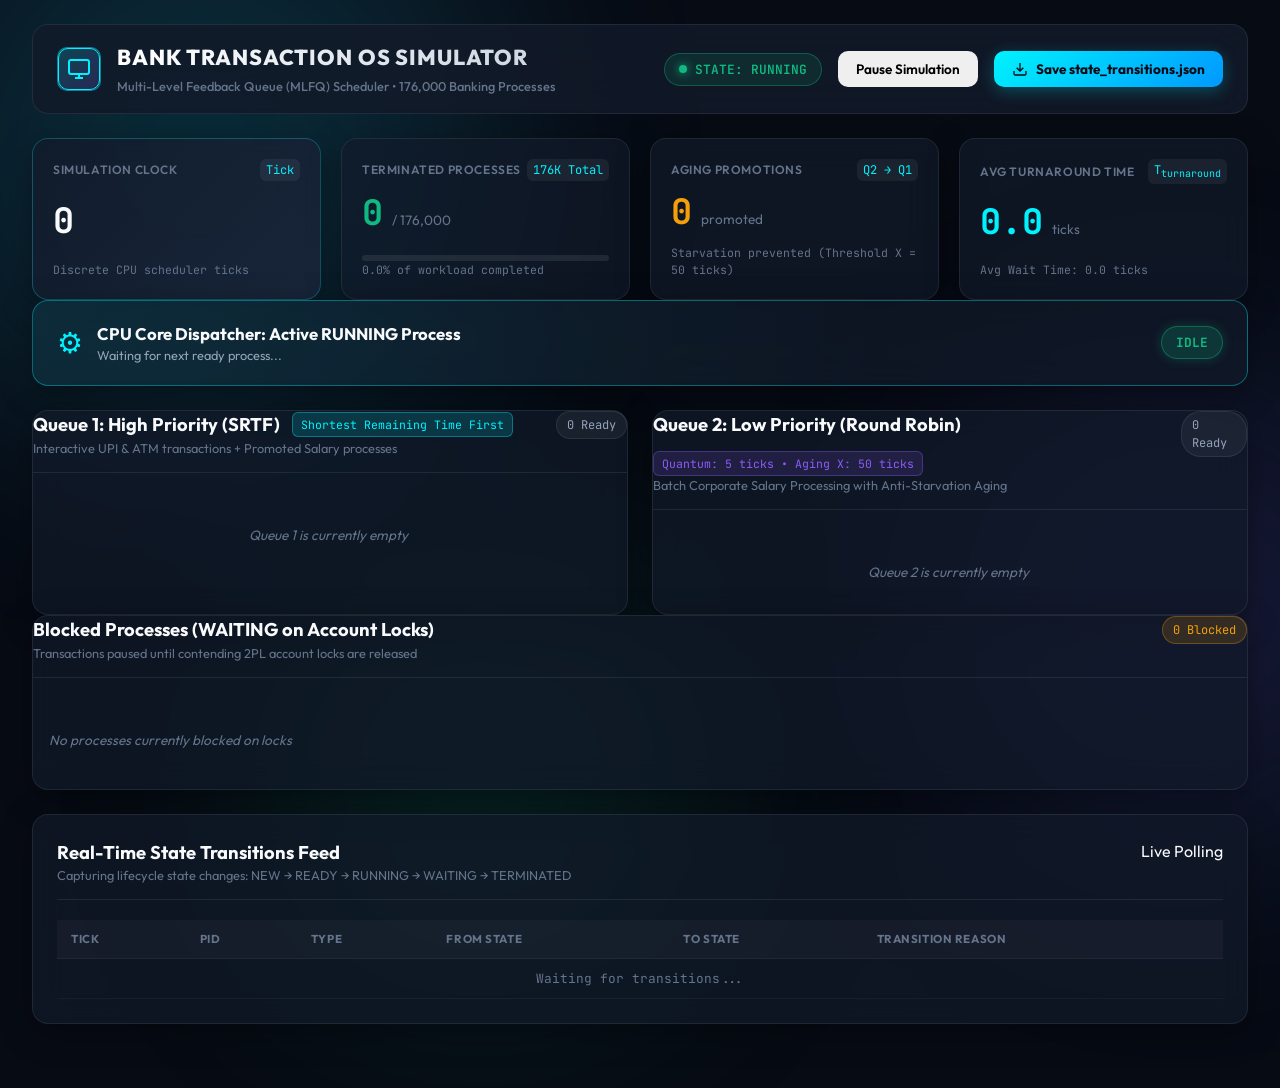
==== web/index.html @ c5377aed "feat: implement MLFQ banking transaction OS simulator and predictive ML integration - WorkloadGenera" ====
<!DOCTYPE html>
<html lang="en">
<head>
    <meta charset="UTF-8">
    <meta name="viewport" content="width=device-width, initial-scale=1.0">
    <title>BankOS: Banking Transaction OS Simulator — MLFQ CPU Scheduler</title>
    <meta name="description" content="Multi-Level Feedback Queue (MLFQ) Transaction Processing OS Simulator with SRTF, Round Robin, and Anti-Starvation Aging">
    <link rel="preconnect" href="https://fonts.googleapis.com">
    <link rel="preconnect" href="https://fonts.gstatic.com" crossorigin>
    <link href="https://fonts.googleapis.com/css2?family=JetBrains+Mono:wght@400;500;700&family=Outfit:wght@300;400;500;600;700;800&display=swap" rel="stylesheet">
    <link rel="stylesheet" href="styles.css">
</head>
<body>
    <div class="bg-glow-orb orb-1"></div>
    <div class="bg-glow-orb orb-2"></div>
    <div class="bg-glow-orb orb-3"></div>

    <div class="app-container">
        <!-- Top Navbar -->
        <header class="top-nav">
            <div class="brand">
                <div class="brand-logo">
                    <span class="logo-pulse"></span>
                    <svg width="24" height="24" viewBox="0 0 24 24" fill="none" stroke="currentColor" stroke-width="2">
                        <rect x="2" y="3" width="20" height="14" rx="2" ry="2"></rect>
                        <line x1="8" y1="21" x2="16" y2="21"></line>
                        <line x1="12" y1="17" x2="12" y2="21"></line>
                    </svg>
                </div>
                <div class="brand-text">
                    <h1>BANK TRANSACTION OS SIMULATOR</h1>
                    <span class="brand-subtitle">Multi-Level Feedback Queue (MLFQ) Scheduler &bull; 176,000 Banking Processes</span>
                </div>
            </div>

            <div class="header-status">
                <div class="status-badge" id="simStatusBadge">
                    <span class="status-dot"></span>
                    <span id="simStatusText">STATE: RUNNING</span>
                </div>
                <button class="btn btn-secondary" id="btnPauseResume">Pause Simulation</button>
                <button class="btn btn-primary" id="btnExportJson">
                    <svg width="16" height="16" viewBox="0 0 24 24" fill="none" stroke="currentColor" stroke-width="2">
                        <path d="M21 15v4a2 2 0 0 1-2 2H5a2 2 0 0 1-2-2v-4"></path>
                        <polyline points="7 10 12 15 17 10"></polyline>
                        <line x1="12" y1="15" x2="12" y2="3"></line>
                    </svg>
                    <span>Save state_transitions.json</span>
                </button>
            </div>
        </header>

        <!-- Metric KPI Cards -->
        <section class="metrics-row">
            <!-- Current Tick -->
            <div class="glass-card metric-card primary-highlight">
                <div class="card-header">
                    <span class="card-title">SIMULATION CLOCK</span>
                    <span class="formula-tag">Tick</span>
                </div>
                <div class="metric-value-container">
                    <span class="metric-huge" id="valTick">0</span>
                </div>
                <div class="metric-footer">
                    <span>Discrete CPU scheduler ticks</span>
                </div>
            </div>

            <!-- Total Completed -->
            <div class="glass-card metric-card">
                <div class="card-header">
                    <span class="card-title">TERMINATED PROCESSES</span>
                    <span class="formula-tag">176K Total</span>
                </div>
                <div class="metric-value-container">
                    <span class="metric-huge text-emerald" id="valCompleted">0</span>
                    <span class="metric-unit">/ 176,000</span>
                </div>
                <div class="index-bar-track">
                    <div class="index-bar-fill" id="barProgress" style="width: 0%"></div>
                </div>
                <div class="metric-footer">
                    <span id="valProgressPct">0.0% of workload completed</span>
                </div>
            </div>

            <!-- Aging Promotions -->
            <div class="glass-card metric-card">
                <div class="card-header">
                    <span class="card-title">AGING PROMOTIONS</span>
                    <span class="formula-tag">Q2 &rarr; Q1</span>
                </div>
                <div class="metric-value-container">
                    <span class="metric-huge text-amber" id="valAgingPromotions">0</span>
                    <span class="metric-unit">promoted</span>
                </div>
                <div class="metric-footer">
                    <span>Starvation prevented (Threshold X = 50 ticks)</span>
                </div>
            </div>

            <!-- Latency / Turnaround -->
            <div class="glass-card metric-card">
                <div class="card-header">
                    <span class="card-title">AVG TURNAROUND TIME</span>
                    <span class="formula-tag">T<sub>turnaround</sub></span>
                </div>
                <div class="metric-value-container">
                    <span class="metric-huge text-cyan" id="valAvgTurnaround">0.0</span>
                    <span class="metric-unit">ticks</span>
                </div>
                <div class="metric-footer">
                    <span id="valAvgWaitText">Avg Wait Time: 0.0 ticks</span>
                </div>
            </div>
        </section>

        <!-- Running Process Banner -->
        <section class="glass-card cpu-running-card" id="cpuRunningCard">
            <div class="cpu-header">
                <div class="cpu-title-group">
                    <span class="cpu-icon">&#9881;</span>
                    <div>
                        <h3>CPU Core Dispatcher: Active RUNNING Process</h3>
                        <p id="runningDesc">Waiting for next ready process...</p>
                    </div>
                </div>
                <div class="running-pcb-badge" id="runningBadge">IDLE</div>
            </div>
            <div class="running-details" id="runningDetails" style="display: none;">
                <div class="detail-col">
                    <span class="detail-label">Process ID:</span>
                    <strong class="detail-val" id="runPid">--</strong>
                </div>
                <div class="detail-col">
                    <span class="detail-label">Tx Type:</span>
                    <strong class="detail-val text-cyan" id="runType">--</strong>
                </div>
                <div class="detail-col">
                    <span class="detail-label">Origin Queue:</span>
                    <strong class="detail-val" id="runQueue">--</strong>
                </div>
                <div class="detail-col">
                    <span class="detail-label">Remaining Burst:</span>
                    <strong class="detail-val text-amber" id="runBurst">--</strong>
                </div>
                <div class="detail-col">
                    <span class="detail-label">Held Locks:</span>
                    <strong class="detail-val text-purple" id="runLocks">--</strong>
                </div>
            </div>
        </section>

        <!-- MLFQ Queues Visualization Grid -->
        <div class="two-col-layout">
            <!-- Queue 1: High Priority SRTF -->
            <section class="glass-card queue-panel">
                <div class="panel-header">
                    <div class="panel-title-group">
                        <div class="title-with-badge">
                            <h2>Queue 1: High Priority (SRTF)</h2>
                            <span class="badge-srtf">Shortest Remaining Time First</span>
                        </div>
                        <p>Interactive UPI &amp; ATM transactions + Promoted Salary processes</p>
                    </div>
                    <span class="queue-count-pill" id="q1CountPill">0 Ready</span>
                </div>

                <div class="process-cards-container" id="q1ProcessList">
                    <div class="empty-placeholder">Queue 1 is currently empty</div>
                </div>
            </section>

            <!-- Queue 2: Low Priority Round Robin -->
            <section class="glass-card queue-panel">
                <div class="panel-header">
                    <div class="panel-title-group">
                        <div class="title-with-badge">
                            <h2>Queue 2: Low Priority (Round Robin)</h2>
                            <span class="badge-rr">Quantum: 5 ticks &bull; Aging X: 50 ticks</span>
                        </div>
                        <p>Batch Corporate Salary Processing with Anti-Starvation Aging</p>
                    </div>
                    <span class="queue-count-pill" id="q2CountPill">0 Ready</span>
                </div>

                <div class="process-cards-container" id="q2ProcessList">
                    <div class="empty-placeholder">Queue 2 is currently empty</div>
                </div>
            </section>
        </div>

        <!-- Waiting & Concurrency Locks Panel -->
        <section class="glass-card waiting-panel">
            <div class="panel-header">
                <div class="panel-title-group">
                    <h2>Blocked Processes (WAITING on Account Locks)</h2>
                    <p>Transactions paused until contending 2PL account locks are released</p>
                </div>
                <span class="queue-count-pill pill-amber" id="waitingCountPill">0 Blocked</span>
            </div>
            <div class="process-cards-container horizontal-scroll" id="waitingProcessList">
                <div class="empty-placeholder">No processes currently blocked on locks</div>
            </div>
        </section>

        <!-- Live State Transitions Log Feed -->
        <section class="glass-card transitions-panel">
            <div class="panel-header">
                <div class="panel-title-group">
                    <h2>Real-Time State Transitions Feed</h2>
                    <p>Capturing lifecycle state changes: NEW &rarr; READY &rarr; RUNNING &rarr; WAITING &rarr; TERMINATED</p>
                </div>
                <span class="log-indicator">Live Polling</span>
            </div>

            <div class="transitions-table-wrapper">
                <table class="transitions-table">
                    <thead>
                        <tr>
                            <th>TICK</th>
                            <th>PID</th>
                            <th>TYPE</th>
                            <th>FROM STATE</th>
                            <th>TO STATE</th>
                            <th>TRANSITION REASON</th>
                        </tr>
                    </thead>
                    <tbody id="transitionsTableBody">
                        <tr>
                            <td colspan="6" style="text-align: center; color: var(--text-muted);">Waiting for transitions...</td>
                        </tr>
                    </tbody>
                </table>
            </div>
        </section>
    </div>

    <script src="app.js"></script>
</body>
</html>
---- web/styles.css ----
:root {
    --bg-primary: #070b14;
    --bg-surface: rgba(18, 26, 42, 0.7);
    --border-subtle: rgba(255, 255, 255, 0.08);
    --border-hover: rgba(0, 242, 254, 0.3);
    
    --text-primary: #f8fafc;
    --text-secondary: #94a3b8;
    --text-muted: #64748b;

    --cyan: #00f2fe;
    --cyan-glow: rgba(0, 242, 254, 0.25);
    --emerald: #10b981;
    --emerald-glow: rgba(16, 185, 129, 0.25);
    --amber: #f59e0b;
    --amber-glow: rgba(245, 158, 11, 0.25);
    --crimson: #ef4444;
    --crimson-glow: rgba(239, 68, 68, 0.25);
    --purple: #8b5cf6;
    --blue: #3b82f6;

    --font-heading: 'Outfit', -apple-system, BlinkMacSystemFont, sans-serif;
    --font-mono: 'JetBrains Mono', monospace;
    --radius-lg: 16px;
    --radius-md: 10px;
    --radius-sm: 6px;
}

* {
    margin: 0;
    padding: 0;
    box-sizing: border-box;
}

body {
    background-color: var(--bg-primary);
    color: var(--text-primary);
    font-family: var(--font-heading);
    min-height: 100vh;
    overflow-x: hidden;
    position: relative;
    line-height: 1.5;
}

/* Background Radiant Glow Orbs */
.bg-glow-orb {
    position: fixed;
    border-radius: 50%;
    filter: blur(120px);
    pointer-events: none;
    z-index: 0;
    opacity: 0.15;
}
.orb-1 {
    width: 600px;
    height: 600px;
    background: radial-gradient(circle, #00f2fe, #4facfe);
    top: -150px;
    left: -100px;
}
.orb-2 {
    width: 500px;
    height: 500px;
    background: radial-gradient(circle, #8b5cf6, #3b82f6);
    top: 40%;
    right: -150px;
}
.orb-3 {
    width: 450px;
    height: 450px;
    background: radial-gradient(circle, #10b981, #059669);
    bottom: -100px;
    left: 20%;
}

.app-container {
    position: relative;
    z-index: 1;
    max-width: 1400px;
    margin: 0 auto;
    padding: 24px 32px 64px 32px;
}

/* Glassmorphism card */
.glass-card {
    background: var(--bg-surface);
    backdrop-filter: blur(16px);
    -webkit-backdrop-filter: blur(16px);
    border: 1px solid var(--border-subtle);
    border-radius: var(--radius-lg);
    box-shadow: 0 8px 32px rgba(0, 0, 0, 0.35);
    transition: transform 0.2s ease, border-color 0.2s ease, box-shadow 0.2s ease;
}

.glass-card:hover {
    border-color: var(--border-hover);
    box-shadow: 0 12px 40px rgba(0, 242, 254, 0.08);
}

/* Header */
.top-nav {
    display: flex;
    justify-content: space-between;
    align-items: center;
    padding: 16px 24px;
    background: rgba(18, 26, 42, 0.85);
    backdrop-filter: blur(20px);
    border: 1px solid var(--border-subtle);
    border-radius: var(--radius-lg);
    margin-bottom: 24px;
}

.brand {
    display: flex;
    align-items: center;
    gap: 16px;
}

.brand-logo {
    position: relative;
    width: 44px;
    height: 44px;
    background: linear-gradient(135deg, rgba(0, 242, 254, 0.2), rgba(139, 92, 246, 0.2));
    border: 1px solid rgba(0, 242, 254, 0.4);
    border-radius: var(--radius-md);
    display: flex;
    align-items: center;
    justify-content: center;
    color: var(--cyan);
}

.logo-pulse {
    position: absolute;
    width: 100%;
    height: 100%;
    border-radius: var(--radius-md);
    border: 1px solid var(--cyan);
    animation: pulse 2.5s infinite;
}

@keyframes pulse {
    0% { transform: scale(1); opacity: 0.8; }
    50% { transform: scale(1.15); opacity: 0; }
    100% { transform: scale(1); opacity: 0; }
}

.brand-text h1 {
    font-size: 1.35rem;
    font-weight: 800;
    letter-spacing: 0.04em;
    background: linear-gradient(90deg, #ffffff, #cbd5e1);
    -webkit-background-clip: text;
    -webkit-text-fill-color: transparent;
}

.brand-subtitle {
    font-size: 0.8rem;
    color: var(--text-muted);
    font-weight: 500;
}

.header-status {
    display: flex;
    align-items: center;
    gap: 16px;
}

.status-badge {
    display: flex;
    align-items: center;
    gap: 8px;
    padding: 6px 14px;
    background: rgba(16, 185, 129, 0.12);
    border: 1px solid rgba(16, 185, 129, 0.35);
    border-radius: 30px;
    font-family: var(--font-mono);
    font-size: 0.8rem;
    font-weight: 600;
    color: var(--emerald);
}

.status-badge.high-contention {
    background: rgba(239, 68, 68, 0.15);
    border-color: rgba(239, 68, 68, 0.4);
    color: var(--crimson);
}

.status-badge.elevated {
    background: rgba(245, 158, 11, 0.15);
    border-color: rgba(245, 158, 11, 0.4);
    color: var(--amber);
}

.status-dot {
    width: 8px;
    height: 8px;
    border-radius: 50%;
    background-color: currentColor;
    box-shadow: 0 0 10px currentColor;
}

.btn {
    display: inline-flex;
    align-items: center;
    gap: 8px;
    padding: 9px 18px;
    border-radius: var(--radius-md);
    font-family: var(--font-heading);
    font-size: 0.85rem;
    font-weight: 600;
    cursor: pointer;
    border: none;
    transition: all 0.2s ease;
}

.btn-primary {
    background: linear-gradient(135deg, #00f2fe, #0099ff);
    color: #070b14;
    font-weight: 700;
    box-shadow: 0 4px 16px var(--cyan-glow);
}

.btn-primary:hover {
    transform: translateY(-1px);
    box-shadow: 0 6px 22px rgba(0, 242, 254, 0.4);
}

.btn-primary:active {
    transform: translateY(0);
}

/* Dashboard Grid */
.dashboard-grid {
    display: flex;
    flex-direction: column;
    gap: 24px;
}

/* Metrics Row */
.metrics-row {
    display: grid;
    grid-template-columns: repeat(4, 1fr);
    gap: 20px;
}

.metric-card {
    padding: 20px;
    display: flex;
    flex-direction: column;
    justify-content: space-between;
}

.metric-card.primary-highlight {
    background: linear-gradient(135deg, rgba(18, 26, 42, 0.8), rgba(28, 38, 60, 0.8));
    border-color: rgba(0, 242, 254, 0.25);
}

.card-header {
    display: flex;
    justify-content: space-between;
    align-items: center;
    margin-bottom: 12px;
}

.card-title {
    font-size: 0.75rem;
    font-weight: 600;
    color: var(--text-muted);
    letter-spacing: 0.05em;
}

.formula-tag {
    font-family: var(--font-mono);
    font-size: 0.75rem;
    padding: 2px 6px;
    background: rgba(255, 255, 255, 0.06);
    border-radius: var(--radius-sm);
    color: var(--cyan);
}

.metric-value-container {
    margin-bottom: 12px;
}

.metric-huge {
    font-family: var(--font-mono);
    font-size: 2.2rem;
    font-weight: 700;
    line-height: 1.1;
    color: var(--text-primary);
}

.metric-unit {
    font-size: 0.85rem;
    color: var(--text-muted);
    margin-left: 6px;
    font-family: var(--font-heading);
}

.index-bar-track {
    width: 100%;
    height: 6px;
    background: rgba(255, 255, 255, 0.08);
    border-radius: 4px;
    margin-top: 10px;
    overflow: hidden;
}

.index-bar-fill {
    height: 100%;
    background: linear-gradient(90deg, #10b981, #f59e0b, #ef4444);
    border-radius: 4px;
    transition: width 0.3s ease;
}

.metric-footer {
    font-size: 0.72rem;
    color: var(--text-muted);
    font-family: var(--font-mono);
}

/* Two Column Layout */
.two-col-layout {
    display: grid;
    grid-template-columns: 1fr 1fr;
    gap: 24px;
}

/* Scheduler Panel */
.scheduler-panel, .telemetry-panel {
    padding: 24px;
}

.panel-header {
    display: flex;
    justify-content: space-between;
    align-items: flex-start;
    margin-bottom: 20px;
    padding-bottom: 14px;
    border-bottom: 1px solid var(--border-subtle);
}

.panel-title-group h2 {
    font-size: 1.15rem;
    font-weight: 700;
}

.panel-title-group p {
    font-size: 0.8rem;
    color: var(--text-muted);
}

.worker-pill, .window-pill {
    font-family: var(--font-mono);
    font-size: 0.75rem;
    padding: 4px 10px;
    background: rgba(255, 255, 255, 0.05);
    border-radius: var(--radius-sm);
    color: var(--cyan);
}

/* MLFQ Lanes */
.mlfq-lanes {
    display: flex;
    flex-direction: column;
    gap: 14px;
    margin-bottom: 20px;
}

.mlfq-lane {
    padding: 14px 18px;
    background: rgba(10, 16, 28, 0.5);
    border: 1px solid var(--border-subtle);
    border-radius: var(--radius-md);
    transition: border-color 0.2s ease;
}

.mlfq-lane.tier-1 { border-left: 4px solid var(--cyan); }
.mlfq-lane.tier-2 { border-left: 4px solid var(--blue); }
.mlfq-lane.tier-3 { border-left: 4px solid var(--purple); }

.lane-header {
    display: flex;
    align-items: center;
    gap: 10px;
    margin-bottom: 8px;
}

.lane-tag {
    font-family: var(--font-mono);
    font-size: 0.68rem;
    font-weight: 700;
    padding: 2px 6px;
    border-radius: 4px;
}

.tag-q1 { background: rgba(0, 242, 254, 0.15); color: var(--cyan); }
.tag-q2 { background: rgba(59, 130, 246, 0.15); color: var(--blue); }
.tag-q3 { background: rgba(139, 92, 246, 0.15); color: var(--purple); }

.lane-name {
    font-size: 0.85rem;
    font-weight: 600;
}

.lane-quantum {
    margin-left: auto;
    font-family: var(--font-mono);
    font-size: 0.72rem;
    color: var(--text-muted);
}

.lane-bar-wrapper {
    position: relative;
    height: 10px;
    background: rgba(255, 255, 255, 0.05);
    border-radius: 6px;
    margin-bottom: 6px;
    display: flex;
    align-items: center;
}

.lane-bar {
    height: 100%;
    border-radius: 6px;
    transition: width 0.3s ease;
}

.tier-1 .lane-bar { background: linear-gradient(90deg, #00f2fe, #38ef7d); }
.tier-2 .lane-bar { background: linear-gradient(90deg, #3b82f6, #60a5fa); }
.tier-3 .lane-bar { background: linear-gradient(90deg, #8b5cf6, #a78bfa); }

.lane-count {
    margin-left: auto;
    padding-right: 6px;
    font-family: var(--font-mono);
    font-size: 0.7rem;
    color: var(--text-muted);
}

.lane-desc {
    font-size: 0.72rem;
    color: var(--text-muted);
}

.scheduler-diagnostics {
    display: grid;
    grid-template-columns: repeat(3, 1fr);
    gap: 12px;
    padding-top: 14px;
    border-top: 1px solid var(--border-subtle);
}

.diag-item {
    display: flex;
    flex-direction: column;
    gap: 4px;
}

.diag-label {
    font-size: 0.7rem;
    color: var(--text-muted);
}

.diag-val {
    font-family: var(--font-mono);
    font-size: 1.15rem;
    font-weight: 700;
}

/* Telemetry Gauges */
.telemetry-grid {
    display: grid;
    grid-template-columns: 1fr 1fr;
    gap: 16px;
    margin-bottom: 20px;
}

.telemetry-gauge {
    padding: 14px;
    background: rgba(10, 16, 28, 0.5);
    border: 1px solid var(--border-subtle);
    border-radius: var(--radius-md);
}

.gauge-header {
    display: flex;
    justify-content: space-between;
    font-size: 0.78rem;
    font-weight: 600;
    margin-bottom: 8px;
}

.gauge-value {
    font-family: var(--font-mono);
    font-weight: 700;
}

.gauge-track {
    height: 8px;
    background: rgba(255, 255, 255, 0.06);
    border-radius: 4px;
    margin-bottom: 6px;
    overflow: hidden;
}

.gauge-fill {
    height: 100%;
    border-radius: 4px;
    transition: width 0.3s ease;
}

.fill-amber { background: var(--amber); }
.fill-crimson { background: var(--crimson); }
.fill-purple { background: var(--purple); }
.fill-blue { background: var(--cyan); }

.gauge-sub {
    font-size: 0.68rem;
    color: var(--text-muted);
}

/* Hysteresis Explainer */
.hysteresis-explainer {
    padding-top: 14px;
    border-top: 1px solid var(--border-subtle);
}

.hysteresis-explainer h4 {
    font-size: 0.78rem;
    color: var(--text-muted);
    margin-bottom: 10px;
}

.hysteresis-steps {
    display: flex;
    align-items: center;
    gap: 10px;
    font-family: var(--font-mono);
    font-size: 0.72rem;
}

.h-step {
    padding: 6px 12px;
    background: rgba(255, 255, 255, 0.04);
    border: 1px solid var(--border-subtle);
    border-radius: var(--radius-sm);
    color: var(--text-muted);
}

.h-step.active-step {
    background: rgba(0, 242, 254, 0.15);
    border-color: var(--cyan);
    color: var(--cyan);
    font-weight: 700;
    box-shadow: 0 0 12px var(--cyan-glow);
}

.h-step.active-high {
    background: rgba(239, 68, 68, 0.2);
    border-color: var(--crimson);
    color: var(--crimson);
    font-weight: 700;
    box-shadow: 0 0 12px var(--crimson-glow);
}

.h-arrow {
    color: var(--text-muted);
}

/* Benchmark Comparison Table */
.benchmark-section {
    padding: 24px;
}

.benchmark-status {
    font-family: var(--font-mono);
    font-size: 0.75rem;
    padding: 4px 10px;
    background: rgba(255, 255, 255, 0.05);
    border-radius: var(--radius-sm);
    color: var(--text-muted);
}

.benchmark-table-wrapper {
    overflow-x: auto;
}

.benchmark-table {
    width: 100%;
    border-collapse: collapse;
    font-size: 0.85rem;
}

.benchmark-table th {
    text-align: left;
    padding: 12px 16px;
    background: rgba(255, 255, 255, 0.03);
    color: var(--text-muted);
    font-size: 0.75rem;
    letter-spacing: 0.05em;
    border-bottom: 1px solid var(--border-subtle);
}

.benchmark-table td {
    padding: 14px 16px;
    border-bottom: 1px solid rgba(255, 255, 255, 0.04);
    font-family: var(--font-mono);
}

.benchmark-table tbody tr:hover {
    background: rgba(255, 255, 255, 0.02);
}

.highlight-emerald {
    color: var(--emerald);
    font-weight: 700;
}

.gain-badge {
    color: var(--cyan);
    font-weight: 700;
}

.text-cyan { color: var(--cyan); }
.text-emerald { color: var(--emerald); }
.text-amber { color: var(--amber); }
.text-crimson { color: var(--crimson); }
.text-purple { color: var(--purple); }

/* Predictive ML Panel & Controls */
.predictive-panel {
    margin-bottom: 24px;
    padding: 24px;
    border: 1px solid rgba(0, 242, 254, 0.25);
    background: radial-gradient(circle at top right, rgba(0, 242, 254, 0.05), transparent 70%), var(--bg-surface);
}

.title-with-badge {
    display: flex;
    align-items: center;
    gap: 12px;
    flex-wrap: wrap;
}

.ml-badge-pill {
    font-size: 0.72rem;
    padding: 4px 10px;
    background: rgba(0, 242, 254, 0.15);
    border: 1px solid rgba(0, 242, 254, 0.4);
    color: var(--cyan);
    border-radius: 20px;
    font-weight: 600;
    font-family: var(--font-mono);
    letter-spacing: 0.03em;
}

.regime-pill {
    display: flex;
    align-items: center;
    gap: 8px;
    padding: 6px 14px;
    background: rgba(255, 255, 255, 0.05);
    border: 1px solid var(--border-subtle);
    border-radius: 20px;
    font-size: 0.8rem;
    font-family: var(--font-mono);
    font-weight: 600;
}

.regime-dot {
    width: 8px;
    height: 8px;
    border-radius: 50%;
    background: var(--emerald);
    box-shadow: 0 0 10px var(--emerald);
    transition: background 0.3s ease, box-shadow 0.3s ease;
}

.regime-dot.regime-upi {
    background: var(--cyan);
    box-shadow: 0 0 10px var(--cyan);
}

.regime-dot.regime-salary {
    background: var(--purple);
    box-shadow: 0 0 10px var(--purple);
}

.regime-dot.regime-hotspot {
    background: var(--crimson);
    box-shadow: 0 0 10px var(--crimson);
}

.predictive-grid {
    display: grid;
    grid-template-columns: 1fr 1fr 1.3fr;
    gap: 18px;
    margin-top: 18px;
}

.pred-subcard {
    background: rgba(10, 16, 28, 0.65);
    border: 1px solid rgba(255, 255, 255, 0.07);
    border-radius: var(--radius-md);
    padding: 16px;
    display: flex;
    flex-direction: column;
    justify-content: space-between;
}

.pred-header {
    display: flex;
    justify-content: space-between;
    align-items: center;
    margin-bottom: 12px;
}

.pred-title {
    font-size: 0.78rem;
    color: var(--text-secondary);
    text-transform: uppercase;
    letter-spacing: 0.05em;
    font-weight: 600;
}

.pred-sub {
    font-size: 0.72rem;
    color: var(--cyan);
    font-family: var(--font-mono);
}

.policy-tag {
    font-size: 0.7rem;
    padding: 3px 8px;
    border-radius: var(--radius-sm);
    background: rgba(16, 185, 129, 0.15);
    color: var(--emerald);
    border: 1px solid rgba(16, 185, 129, 0.3);
    font-family: var(--font-mono);
    font-weight: 600;
}

.policy-tag.policy-active {
    background: rgba(0, 242, 254, 0.15);
    color: var(--cyan);
    border-color: rgba(0, 242, 254, 0.4);
}

.pred-metrics-row {
    display: flex;
    align-items: center;
    gap: 10px;
}

.pred-metric-box {
    flex: 1;
    background: rgba(255, 255, 255, 0.02);
    padding: 10px 12px;
    border-radius: var(--radius-sm);
    border: 1px solid rgba(255, 255, 255, 0.04);
}

.pred-metric-box.highlight {
    border-color: rgba(0, 242, 254, 0.35);
    background: rgba(0, 242, 254, 0.04);
}

.pred-label {
    font-size: 0.7rem;
    color: var(--text-muted);
    display: block;
    margin-bottom: 4px;
}

.pred-val {
    font-size: 1.4rem;
    font-family: var(--font-mono);
    font-weight: 700;
    display: block;
}

.pred-vs-arrow {
    color: var(--text-muted);
    font-size: 1.1rem;
    font-weight: bold;
}

.gauge-track.mini {
    height: 4px;
    margin-top: 6px;
}

.pred-caption {
    font-size: 0.72rem;
    color: var(--text-muted);
    margin-top: 10px;
    line-height: 1.4;
}

.quota-pill-grid {
    display: grid;
    grid-template-columns: repeat(3, 1fr);
    gap: 8px;
}

.quota-stat-box {
    background: rgba(255, 255, 255, 0.02);
    padding: 8px 10px;
    border-radius: var(--radius-sm);
    border: 1px solid rgba(255, 255, 255, 0.04);
    display: flex;
    flex-direction: column;
}

.quota-stat-label {
    font-size: 0.68rem;
    color: var(--text-muted);
}

.quota-stat-val {
    font-size: 1.15rem;
    font-family: var(--font-mono);
    font-weight: 700;
    margin: 4px 0;
}

.quota-stat-sub {
    font-size: 0.65rem;
    color: var(--text-secondary);
}

.spike-btn-group {
    display: grid;
    grid-template-columns: 1fr 1fr;
    gap: 8px;
}

.btn-spike {
    background: rgba(255, 255, 255, 0.03);
    border: 1px solid rgba(255, 255, 255, 0.08);
    border-radius: var(--radius-sm);
    padding: 8px 10px;
    color: var(--text-primary);
    cursor: pointer;
    display: flex;
    align-items: center;
    gap: 8px;
    text-align: left;
    transition: all 0.2s ease;
}

.btn-spike:hover {
    transform: translateY(-2px);
    border-color: var(--cyan);
    background: rgba(0, 242, 254, 0.08);
    box-shadow: 0 4px 16px rgba(0, 242, 254, 0.15);
}

.spike-icon {
    font-size: 1.2rem;
    flex-shrink: 0;
}

.spike-text {
    display: flex;
    flex-direction: column;
    min-width: 0;
}

.spike-text strong {
    font-size: 0.75rem;
    font-weight: 600;
    white-space: nowrap;
    overflow: hidden;
    text-overflow: ellipsis;
}

.spike-text span {
    font-size: 0.65rem;
    color: var(--text-muted);
    white-space: nowrap;
    overflow: hidden;
    text-overflow: ellipsis;
}

.btn-reset {
    grid-column: span 2;
    display: flex;
    justify-content: center;
    align-items: center;
    gap: 8px;
    padding: 7px;
    font-size: 0.75rem;
    background: rgba(255, 255, 255, 0.03);
    border: 1px solid rgba(255, 255, 255, 0.08);
    border-radius: var(--radius-sm);
    color: var(--text-secondary);
    cursor: pointer;
    transition: all 0.2s ease;
}

.btn-reset:hover {
    color: var(--text-primary);
    background: rgba(255, 255, 255, 0.08);
    border-color: rgba(255, 255, 255, 0.2);
}

@media (max-width: 1024px) {
    .metrics-row { grid-template-columns: repeat(2, 1fr); }
    .two-col-layout { grid-template-columns: 1fr; }
    .predictive-grid { grid-template-columns: 1fr; }
}

@media (max-width: 640px) {
    .metrics-row { grid-template-columns: 1fr; }
    .spike-btn-group { grid-template-columns: 1fr; }
    .btn-reset { grid-column: span 1; }
}

/* MLFQ OS Simulator Card Styles */
.cpu-running-card {
    margin-bottom: 24px;
    padding: 20px 24px;
    border: 1px solid rgba(0, 242, 254, 0.35);
    background: radial-gradient(circle at top left, rgba(0, 242, 254, 0.08), transparent 70%), var(--bg-surface);
}

.cpu-header {
    display: flex;
    justify-content: space-between;
    align-items: center;
}

.cpu-title-group {
    display: flex;
    align-items: center;
    gap: 14px;
}

.cpu-icon {
    font-size: 1.8rem;
    color: var(--cyan);
    animation: rotateGear 6s linear infinite;
}

@keyframes rotateGear {
    from { transform: rotate(0deg); }
    to { transform: rotate(360deg); }
}

.cpu-title-group h3 {
    font-size: 1.05rem;
    font-weight: 700;
}

.cpu-title-group p {
    font-size: 0.8rem;
    color: var(--text-secondary);
}

.running-pcb-badge {
    font-family: var(--font-mono);
    font-size: 0.8rem;
    font-weight: 700;
    padding: 6px 14px;
    border-radius: 20px;
    background: rgba(16, 185, 129, 0.2);
    color: var(--emerald);
    border: 1px solid rgba(16, 185, 129, 0.4);
    box-shadow: 0 0 12px var(--emerald-glow);
}

.running-details {
    display: grid;
    grid-template-columns: repeat(5, 1fr);
    gap: 12px;
    margin-top: 16px;
    padding-top: 16px;
    border-top: 1px solid rgba(255, 255, 255, 0.06);
}

.detail-col {
    display: flex;
    flex-direction: column;
}

.detail-label {
    font-size: 0.7rem;
    color: var(--text-muted);
    margin-bottom: 2px;
}

.detail-val {
    font-family: var(--font-mono);
    font-size: 0.95rem;
}

.badge-srtf {
    font-family: var(--font-mono);
    font-size: 0.72rem;
    padding: 3px 8px;
    border-radius: var(--radius-sm);
    background: rgba(0, 242, 254, 0.15);
    color: var(--cyan);
    border: 1px solid rgba(0, 242, 254, 0.35);
}

.badge-rr {
    font-family: var(--font-mono);
    font-size: 0.72rem;
    padding: 3px 8px;
    border-radius: var(--radius-sm);
    background: rgba(139, 92, 246, 0.15);
    color: var(--purple);
    border: 1px solid rgba(139, 92, 246, 0.35);
}

.queue-count-pill {
    font-family: var(--font-mono);
    font-size: 0.75rem;
    padding: 4px 10px;
    border-radius: 20px;
    background: rgba(255, 255, 255, 0.05);
    border: 1px solid var(--border-subtle);
    color: var(--text-secondary);
}

.pill-amber {
    background: rgba(245, 158, 11, 0.15);
    color: var(--amber);
    border-color: rgba(245, 158, 11, 0.3);
}

.process-cards-container {
    display: flex;
    flex-direction: column;
    gap: 10px;
    max-height: 400px;
    overflow-y: auto;
    padding-right: 4px;
}

.process-cards-container.horizontal-scroll {
    flex-direction: row;
    max-height: none;
    overflow-x: auto;
    overflow-y: hidden;
    padding-bottom: 6px;
}

.empty-placeholder {
    padding: 32px 16px;
    text-align: center;
    color: var(--text-muted);
    font-size: 0.85rem;
    font-style: italic;
}

.pcb-card {
    background: rgba(255, 255, 255, 0.025);
    border: 1px solid rgba(255, 255, 255, 0.06);
    border-radius: var(--radius-sm);
    padding: 10px 14px;
    display: flex;
    justify-content: space-between;
    align-items: center;
    transition: transform 0.15s ease, border-color 0.15s ease;
}

.pcb-card:hover {
    transform: translateX(3px);
    border-color: rgba(0, 242, 254, 0.3);
    background: rgba(255, 255, 255, 0.04);
}

.pcb-left {
    display: flex;
    align-items: center;
    gap: 10px;
}

.pcb-pid {
    font-family: var(--font-mono);
    font-weight: 700;
    font-size: 0.85rem;
}

.tx-badge {
    font-family: var(--font-mono);
    font-size: 0.68rem;
    padding: 2px 6px;
    border-radius: 4px;
    font-weight: 600;
}

.tag-upi {
    background: rgba(0, 242, 254, 0.15);
    color: var(--cyan);
    border: 1px solid rgba(0, 242, 254, 0.3);
}

.tag-atm {
    background: rgba(16, 185, 129, 0.15);
    color: var(--emerald);
    border: 1px solid rgba(16, 185, 129, 0.3);
}

.tag-salary {
    background: rgba(139, 92, 246, 0.15);
    color: var(--purple);
    border: 1px solid rgba(139, 92, 246, 0.3);
}

.tag-aged {
    background: rgba(245, 158, 11, 0.2);
    color: var(--amber);
    border: 1px solid rgba(245, 158, 11, 0.4);
    font-size: 0.65rem;
    padding: 1px 5px;
    border-radius: 4px;
    font-weight: 700;
}

.pcb-right {
    display: flex;
    align-items: center;
    gap: 12px;
}

.burst-indicator {
    font-family: var(--font-mono);
    font-size: 0.8rem;
    color: var(--amber);
    font-weight: 600;
}

.locks-indicator {
    font-family: var(--font-mono);
    font-size: 0.72rem;
    color: var(--text-muted);
}

/* Transitions Table */
.transitions-panel {
    margin-top: 24px;
    padding: 24px;
}

.transitions-table-wrapper {
    max-height: 360px;
    overflow-y: auto;
    margin-top: 14px;
}

.transitions-table {
    width: 100%;
    border-collapse: collapse;
    font-size: 0.8rem;
}

.transitions-table th {
    text-align: left;
    padding: 10px 14px;
    background: rgba(255, 255, 255, 0.03);
    color: var(--text-muted);
    font-size: 0.72rem;
    letter-spacing: 0.05em;
    border-bottom: 1px solid var(--border-subtle);
    position: sticky;
    top: 0;
    z-index: 2;
}

.transitions-table td {
    padding: 10px 14px;
    border-bottom: 1px solid rgba(255, 255, 255, 0.04);
    font-family: var(--font-mono);
}

.transitions-table tbody tr:hover {
    background: rgba(255, 255, 255, 0.02);
}

.state-badge {
    padding: 2px 7px;
    border-radius: 4px;
    font-size: 0.7rem;
    font-weight: 700;
}

.state-NEW { background: rgba(255, 255, 255, 0.1); color: var(--text-secondary); }
.state-READY { background: rgba(59, 130, 246, 0.2); color: #60a5fa; }
.state-RUNNING { background: rgba(16, 185, 129, 0.2); color: var(--emerald); }
.state-WAITING { background: rgba(245, 158, 11, 0.2); color: var(--amber); }
.state-TERMINATED { background: rgba(100, 116, 139, 0.2); color: var(--text-muted); }
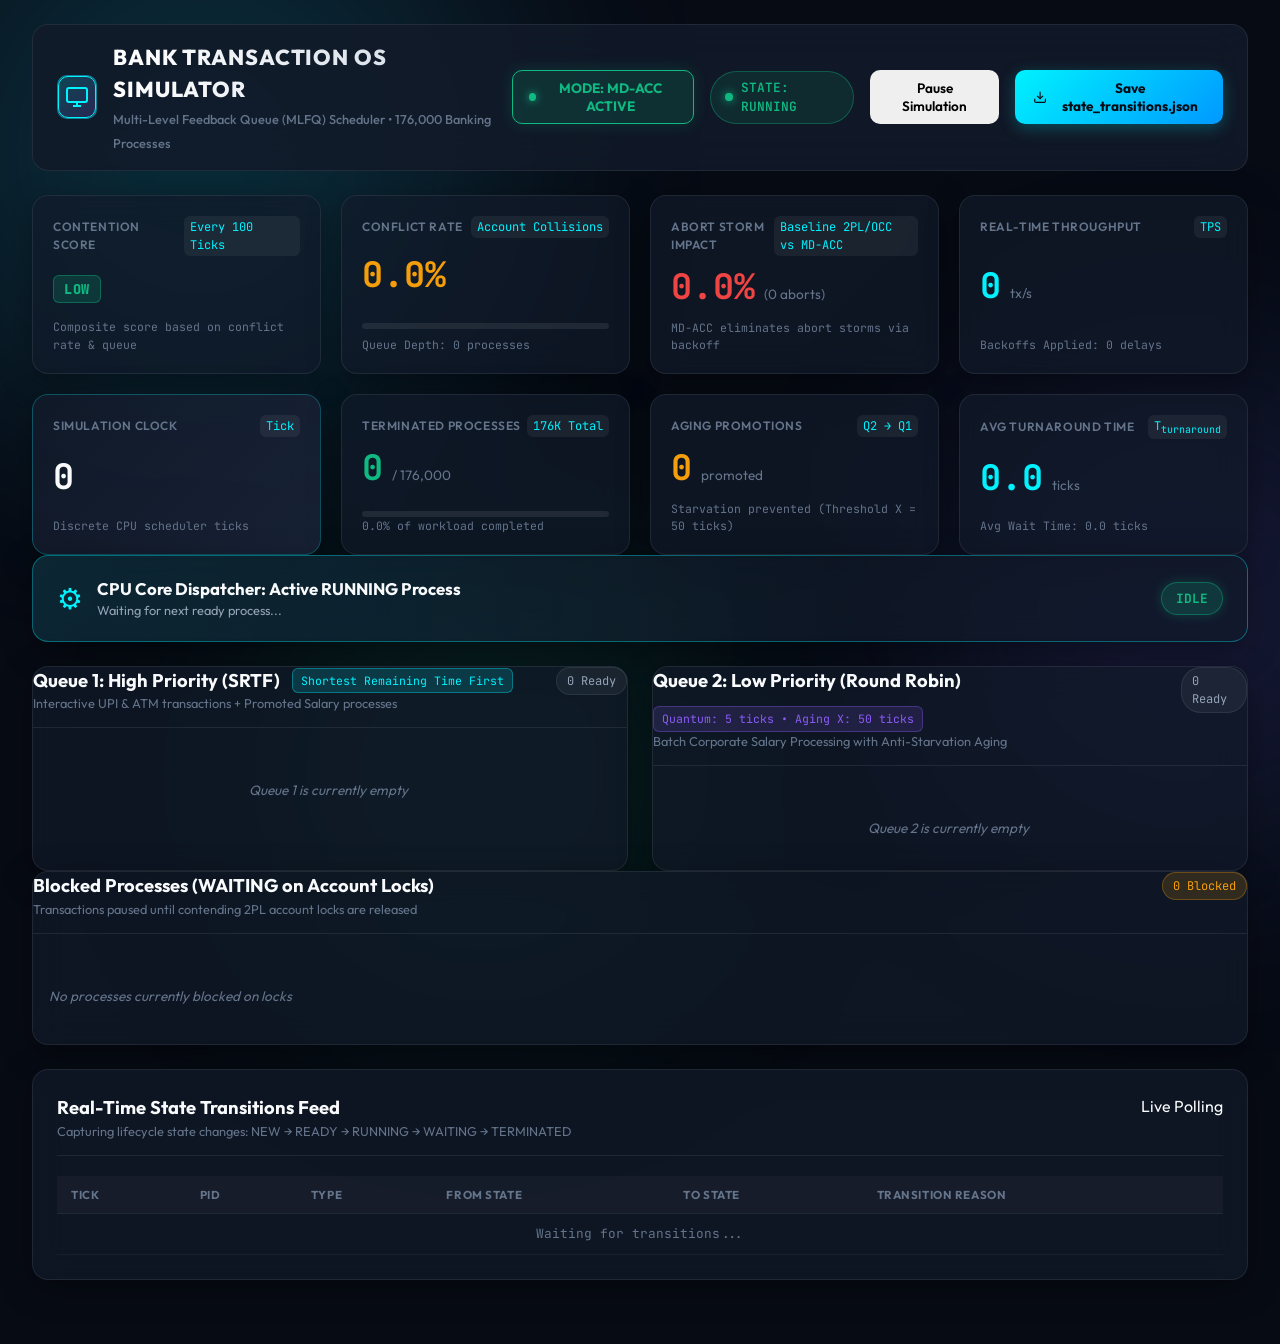
==== commit 42a83237: "feat: implement Measurement-Driven Adaptive Concurrency Control (MD-ACC) middleware layer" ====
--- a/web/index.html
+++ b/web/index.html
@@ -34,6 +34,12 @@
             </div>
 
             <div class="header-status">
+                <div class="mode-toggle-group">
+                    <button class="btn btn-mode-toggle" id="btnModeToggle" title="Toggle between MD-ACC (Exponential Backoff) and Baseline (Direct DB Collisions)">
+                        <span class="mode-indicator" id="modeIndicator"></span>
+                        <span id="modeToggleText">MODE: MD-ACC ACTIVE</span>
+                    </button>
+                </div>
                 <div class="status-badge" id="simStatusBadge">
                     <span class="status-dot"></span>
                     <span id="simStatusText">STATE: RUNNING</span>
@@ -49,6 +55,70 @@
                 </button>
             </div>
         </header>
+
+        <!-- MD-ACC Telemetry & Adaptive Concurrency Control Row -->
+        <section class="metrics-row" style="margin-bottom: 20px;">
+            <!-- Contention Score -->
+            <div class="glass-card metric-card">
+                <div class="card-header">
+                    <span class="card-title">CONTENTION SCORE</span>
+                    <span class="formula-tag">Every 100 Ticks</span>
+                </div>
+                <div class="metric-value-container" style="align-items: center; margin-top: 4px;">
+                    <span class="score-badge score-low" id="valContentionBadge">LOW</span>
+                </div>
+                <div class="metric-footer">
+                    <span>Composite score based on conflict rate &amp; queue</span>
+                </div>
+            </div>
+
+            <!-- Conflict Rate -->
+            <div class="glass-card metric-card">
+                <div class="card-header">
+                    <span class="card-title">CONFLICT RATE</span>
+                    <span class="formula-tag">Account Collisions</span>
+                </div>
+                <div class="metric-value-container">
+                    <span class="metric-huge text-amber" id="valConflictRate">0.0%</span>
+                </div>
+                <div class="index-bar-track">
+                    <div class="index-bar-fill" id="barConflict" style="width: 0%; background: linear-gradient(90deg, #f59e0b, #ef4444);"></div>
+                </div>
+                <div class="metric-footer">
+                    <span id="valQueueLen">Queue Depth: 0 processes</span>
+                </div>
+            </div>
+
+            <!-- Abort Rate & Storm Impact -->
+            <div class="glass-card metric-card">
+                <div class="card-header">
+                    <span class="card-title">ABORT STORM IMPACT</span>
+                    <span class="formula-tag">Baseline 2PL/OCC vs MD-ACC</span>
+                </div>
+                <div class="metric-value-container">
+                    <span class="metric-huge text-crimson" id="valAbortRate">0.0%</span>
+                    <span class="metric-unit" id="valTotalAbortsUnit">(0 aborts)</span>
+                </div>
+                <div class="metric-footer">
+                    <span id="valAbortDesc">MD-ACC eliminates abort storms via backoff</span>
+                </div>
+            </div>
+
+            <!-- Real-Time TPS & Backoffs -->
+            <div class="glass-card metric-card">
+                <div class="card-header">
+                    <span class="card-title">REAL-TIME THROUGHPUT</span>
+                    <span class="formula-tag">TPS</span>
+                </div>
+                <div class="metric-value-container">
+                    <span class="metric-huge text-cyan" id="valTps">0</span>
+                    <span class="metric-unit">tx/s</span>
+                </div>
+                <div class="metric-footer">
+                    <span id="valTotalBackoffs">Backoffs Applied: 0 delays</span>
+                </div>
+            </div>
+        </section>
 
         <!-- Metric KPI Cards -->
         <section class="metrics-row">
--- a/web/styles.css
+++ b/web/styles.css
@@ -1195,3 +1195,107 @@
 .state-WAITING { background: rgba(245, 158, 11, 0.2); color: var(--amber); }
 .state-TERMINATED { background: rgba(100, 116, 139, 0.2); color: var(--text-muted); }
 
+/* MD-ACC & Comparison Mode Styles */
+.mode-toggle-group {
+    display: flex;
+    align-items: center;
+    gap: 8px;
+}
+
+.mode-label {
+    font-size: 0.8rem;
+    color: var(--text-secondary);
+    font-weight: 500;
+}
+
+.btn-mode-toggle {
+    display: inline-flex;
+    align-items: center;
+    gap: 8px;
+    padding: 8px 16px;
+    border-radius: var(--radius-md);
+    font-family: var(--font-heading);
+    font-size: 0.85rem;
+    font-weight: 700;
+    cursor: pointer;
+    background: rgba(16, 185, 129, 0.15);
+    border: 1px solid var(--emerald);
+    color: var(--emerald);
+    box-shadow: 0 0 15px rgba(16, 185, 129, 0.2);
+    transition: all 0.25s ease;
+}
+
+.btn-mode-toggle:hover {
+    transform: translateY(-1px);
+    box-shadow: 0 0 20px rgba(16, 185, 129, 0.35);
+}
+
+.btn-mode-toggle.mode-baseline {
+    background: rgba(239, 68, 68, 0.15);
+    border-color: var(--crimson);
+    color: var(--crimson);
+    box-shadow: 0 0 15px rgba(239, 68, 68, 0.2);
+}
+
+.btn-mode-toggle.mode-baseline:hover {
+    box-shadow: 0 0 20px rgba(239, 68, 68, 0.35);
+}
+
+.mode-indicator {
+    width: 8px;
+    height: 8px;
+    border-radius: 50%;
+    background-color: currentColor;
+    box-shadow: 0 0 8px currentColor;
+    animation: pulse 1.5s infinite;
+}
+
+.score-badge {
+    display: inline-block;
+    padding: 3px 10px;
+    border-radius: var(--radius-sm);
+    font-size: 0.85rem;
+    font-weight: 800;
+    letter-spacing: 0.05em;
+    font-family: var(--font-mono);
+}
+
+.score-low {
+    background: rgba(16, 185, 129, 0.18);
+    color: var(--emerald);
+    border: 1px solid rgba(16, 185, 129, 0.4);
+}
+
+.score-medium {
+    background: rgba(245, 158, 11, 0.18);
+    color: var(--amber);
+    border: 1px solid rgba(245, 158, 11, 0.4);
+}
+
+.score-high {
+    background: rgba(239, 68, 68, 0.18);
+    color: var(--crimson);
+    border: 1px solid rgba(239, 68, 68, 0.4);
+    animation: pulse 1.2s infinite;
+}
+
+.tag-backoff {
+    background: rgba(245, 158, 11, 0.2);
+    color: var(--amber);
+    border: 1px solid rgba(245, 158, 11, 0.35);
+    font-size: 0.65rem;
+    font-weight: 700;
+    padding: 1px 6px;
+    border-radius: 4px;
+}
+
+.tag-abort {
+    background: rgba(239, 68, 68, 0.2);
+    color: var(--crimson);
+    border: 1px solid rgba(239, 68, 68, 0.35);
+    font-size: 0.65rem;
+    font-weight: 700;
+    padding: 1px 6px;
+    border-radius: 4px;
+}
+
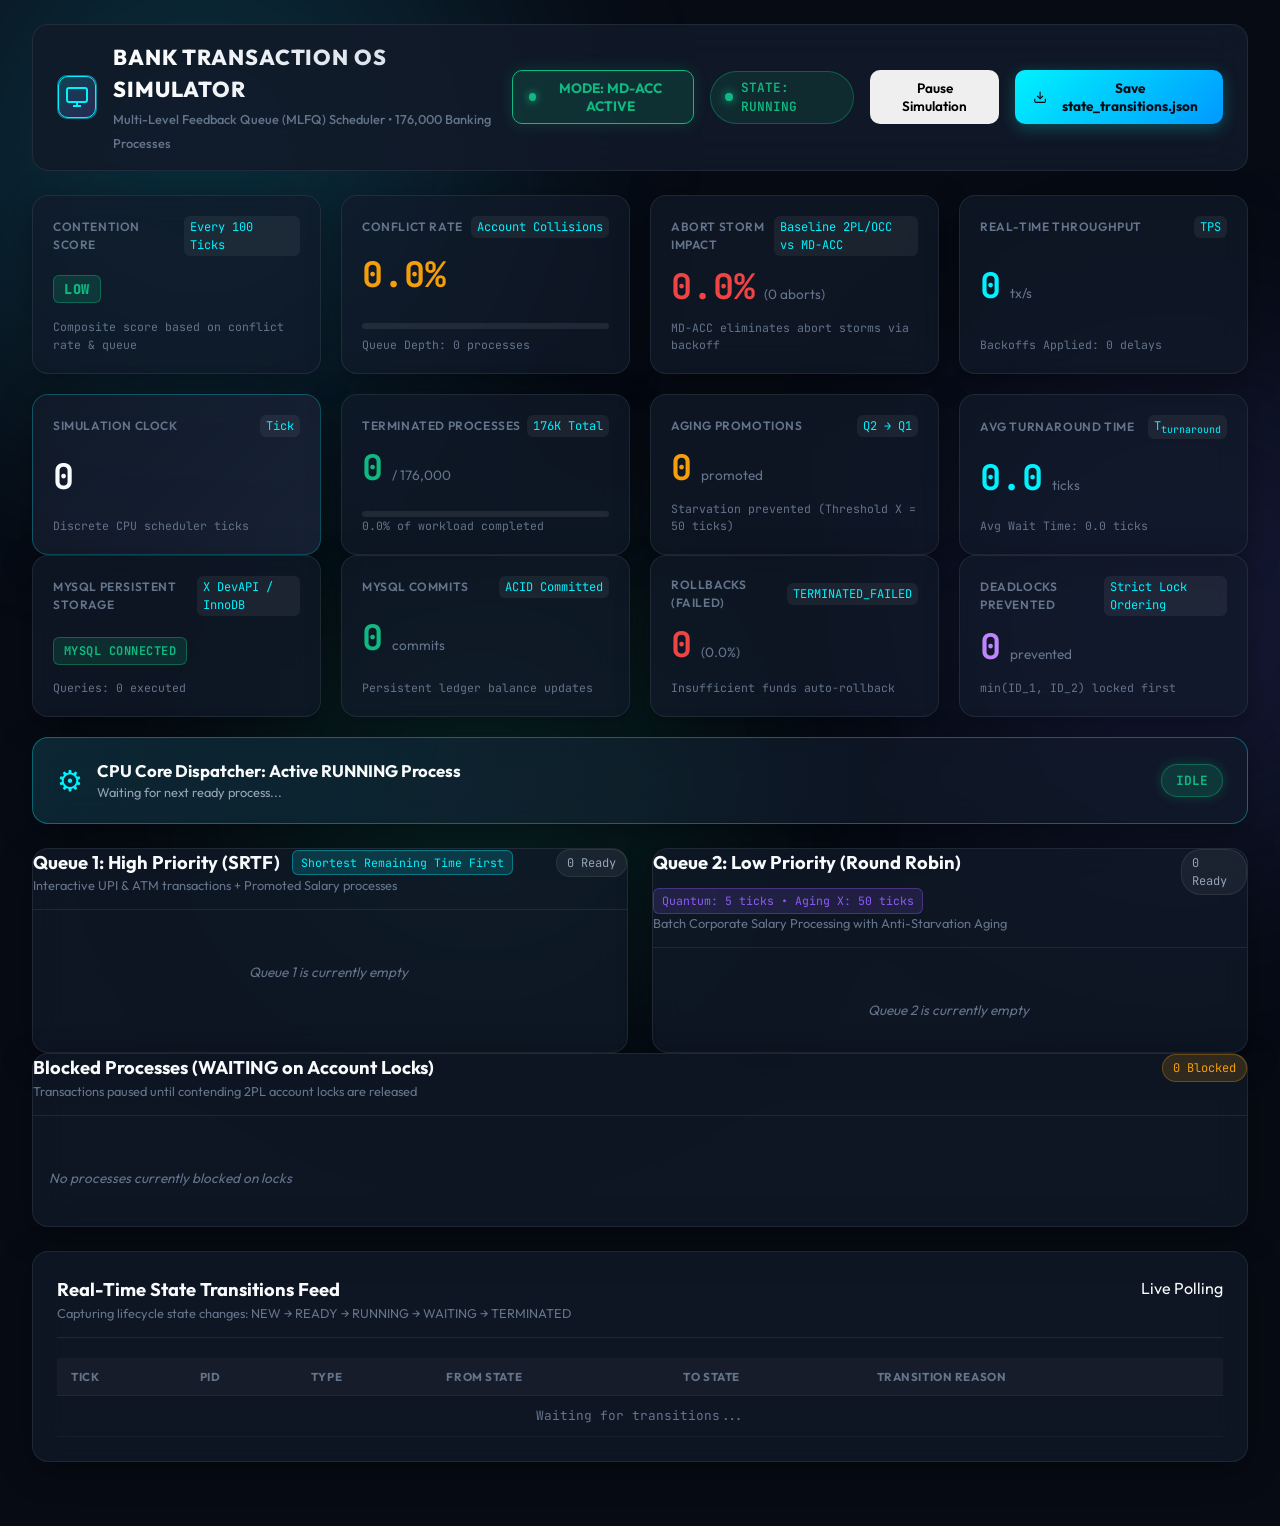
==== commit d9303660: "feat: integrate MySQL persistent storage and strict lock ordering deadlock prevention - Add schema.s" ====
--- a/web/index.html
+++ b/web/index.html
@@ -181,6 +181,68 @@
                 </div>
                 <div class="metric-footer">
                     <span id="valAvgWaitText">Avg Wait Time: 0.0 ticks</span>
+                </div>
+            </div>
+        </section>
+
+        <!-- MySQL Persistent Storage & Deadlock Prevention Row -->
+        <section class="metrics-row" style="margin-bottom: 20px;">
+            <!-- MySQL Storage Engine -->
+            <div class="glass-card metric-card">
+                <div class="card-header">
+                    <span class="card-title">MYSQL PERSISTENT STORAGE</span>
+                    <span class="formula-tag">X DevAPI / InnoDB</span>
+                </div>
+                <div class="metric-value-container" style="align-items: center; margin-top: 6px;">
+                    <span class="db-status-badge db-connected" id="valDbBadge">MYSQL CONNECTED</span>
+                </div>
+                <div class="metric-footer">
+                    <span id="valDbQueries">Queries: 0 executed</span>
+                </div>
+            </div>
+
+            <!-- Total Commits -->
+            <div class="glass-card metric-card">
+                <div class="card-header">
+                    <span class="card-title">MYSQL COMMITS</span>
+                    <span class="formula-tag">ACID Committed</span>
+                </div>
+                <div class="metric-value-container">
+                    <span class="metric-huge text-emerald" id="valDbCommits">0</span>
+                    <span class="metric-unit">commits</span>
+                </div>
+                <div class="metric-footer">
+                    <span>Persistent ledger balance updates</span>
+                </div>
+            </div>
+
+            <!-- Rollbacks / Terminated Failed -->
+            <div class="glass-card metric-card">
+                <div class="card-header">
+                    <span class="card-title">ROLLBACKS (FAILED)</span>
+                    <span class="formula-tag">TERMINATED_FAILED</span>
+                </div>
+                <div class="metric-value-container">
+                    <span class="metric-huge text-crimson" id="valDbRollbacks">0</span>
+                    <span class="metric-unit" id="valFailedPctUnit">(0.0%)</span>
+                </div>
+                <div class="metric-footer">
+                    <span id="valRollbackDesc">Insufficient funds auto-rollback</span>
+                </div>
+            </div>
+
+            <!-- Deadlocks Prevented -->
+            <div class="glass-card metric-card">
+                <div class="card-header">
+                    <span class="card-title">DEADLOCKS PREVENTED</span>
+                    <span class="formula-tag">Strict Lock Ordering</span>
+                </div>
+                <div class="metric-value-container">
+                    <span class="metric-huge text-purple" id="valDeadlocksPrev">0</span>
+                    <span class="metric-unit">prevented</span>
+                </div>
+                <div class="metric-footer">
+                    <span id="valOrderedAcq">min(ID_1, ID_2) locked first</span>
                 </div>
             </div>
         </section>
--- a/web/styles.css
+++ b/web/styles.css
@@ -1299,3 +1299,53 @@
     border-radius: 4px;
 }
 
+/* MySQL Persistent Storage & Deadlock Prevention Styles */
+.state-TERMINATED_FAILED {
+    background: rgba(239, 68, 68, 0.25);
+    color: #f87171;
+    border: 1px solid rgba(239, 68, 68, 0.5);
+    font-weight: 700;
+    box-shadow: 0 0 8px rgba(239, 68, 68, 0.25);
+}
+
+.db-status-badge {
+    display: inline-flex;
+    align-items: center;
+    gap: 6px;
+    padding: 4px 10px;
+    border-radius: var(--radius-sm);
+    font-family: var(--font-mono);
+    font-size: 0.75rem;
+    font-weight: 700;
+    letter-spacing: 0.04em;
+}
+
+.db-connected {
+    background: rgba(16, 185, 129, 0.15);
+    border: 1px solid rgba(16, 185, 129, 0.4);
+    color: var(--emerald);
+}
+
+.db-fallback {
+    background: rgba(59, 130, 246, 0.15);
+    border: 1px solid rgba(59, 130, 246, 0.4);
+    color: #60a5fa;
+}
+
+.pill-crimson {
+    background: rgba(239, 68, 68, 0.15) !important;
+    border-color: rgba(239, 68, 68, 0.4) !important;
+    color: var(--crimson) !important;
+}
+
+.pill-purple {
+    background: rgba(168, 85, 247, 0.15) !important;
+    border-color: rgba(168, 85, 247, 0.4) !important;
+    color: #c084fc !important;
+}
+
+.text-purple {
+    color: #c084fc !important;
+}
+
+
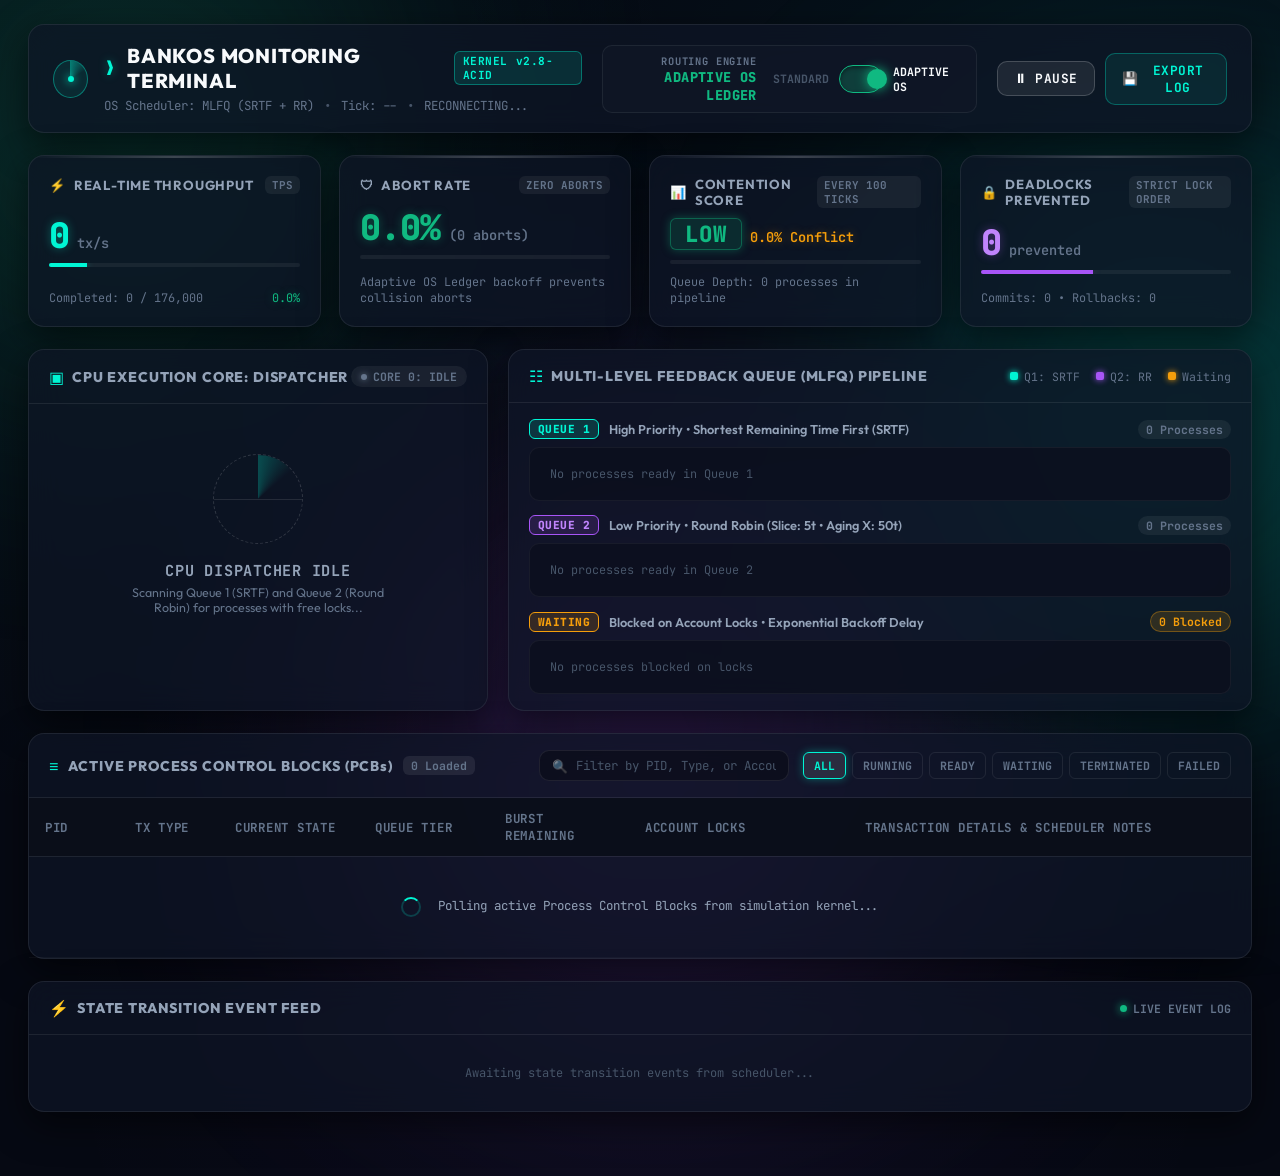
==== commit 3a74a327: "feat: frontend dashboard with live PCB table, MLFQ queue visualizer, and 500ms state polling - Imple" ====
--- a/web/index.html
+++ b/web/index.html
@@ -3,369 +3,375 @@
 <head>
     <meta charset="UTF-8">
     <meta name="viewport" content="width=device-width, initial-scale=1.0">
-    <title>BankOS: Banking Transaction OS Simulator — MLFQ CPU Scheduler</title>
-    <meta name="description" content="Multi-Level Feedback Queue (MLFQ) Transaction Processing OS Simulator with SRTF, Round Robin, and Anti-Starvation Aging">
+    <title>BankOS // Banking Simulation & Terminal Monitor</title>
+    <meta name="description" content="Mission Control Terminal for C++ Banking OS Simulation: Live Process Control Blocks, MLFQ Queue Visualizer, CPU Core Dispatcher, and Adaptive Ledger Concurrency Telemetry">
     <link rel="preconnect" href="https://fonts.googleapis.com">
     <link rel="preconnect" href="https://fonts.gstatic.com" crossorigin>
-    <link href="https://fonts.googleapis.com/css2?family=JetBrains+Mono:wght@400;500;700&family=Outfit:wght@300;400;500;600;700;800&display=swap" rel="stylesheet">
+    <link href="https://fonts.googleapis.com/css2?family=JetBrains+Mono:ital,wght@0,300;0,400;0,500;0,600;0,700;0,800;1,400&family=Outfit:wght@300;400;500;600;700;800;900&display=swap" rel="stylesheet">
     <link rel="stylesheet" href="styles.css">
 </head>
-<body>
-    <div class="bg-glow-orb orb-1"></div>
-    <div class="bg-glow-orb orb-2"></div>
-    <div class="bg-glow-orb orb-3"></div>
-
-    <div class="app-container">
-        <!-- Top Navbar -->
-        <header class="top-nav">
-            <div class="brand">
-                <div class="brand-logo">
-                    <span class="logo-pulse"></span>
-                    <svg width="24" height="24" viewBox="0 0 24 24" fill="none" stroke="currentColor" stroke-width="2">
-                        <rect x="2" y="3" width="20" height="14" rx="2" ry="2"></rect>
-                        <line x1="8" y1="21" x2="16" y2="21"></line>
-                        <line x1="12" y1="17" x2="12" y2="21"></line>
-                    </svg>
-                </div>
-                <div class="brand-text">
-                    <h1>BANK TRANSACTION OS SIMULATOR</h1>
-                    <span class="brand-subtitle">Multi-Level Feedback Queue (MLFQ) Scheduler &bull; 176,000 Banking Processes</span>
-                </div>
-            </div>
-
-            <div class="header-status">
-                <div class="mode-toggle-group">
-                    <button class="btn btn-mode-toggle" id="btnModeToggle" title="Toggle between MD-ACC (Exponential Backoff) and Baseline (Direct DB Collisions)">
-                        <span class="mode-indicator" id="modeIndicator"></span>
-                        <span id="modeToggleText">MODE: MD-ACC ACTIVE</span>
+<body class="terminal-theme">
+    <!-- Ambient Background Glows -->
+    <div class="glow-orb orb-emerald"></div>
+    <div class="glow-orb orb-cyan"></div>
+    <div class="glow-orb orb-purple"></div>
+
+    <div class="terminal-container">
+        <!-- 1. Top Terminal Navigation & Controls Bar -->
+        <header class="terminal-header glass-panel">
+            <div class="header-left">
+                <div class="terminal-brand">
+                    <div class="brand-radar">
+                        <span class="radar-sweep"></span>
+                        <span class="radar-dot"></span>
+                    </div>
+                    <div>
+                        <div class="brand-title">
+                            <span class="prompt-symbol">❯</span> BANKOS MONITORING TERMINAL
+                            <span class="terminal-badge">KERNEL v2.8-ACID</span>
+                        </div>
+                        <div class="brand-meta">
+                            <span>OS Scheduler: MLFQ (SRTF + RR)</span>
+                            <span class="meta-separator">&bull;</span>
+                            <span id="headerClock">Tick: --</span>
+                            <span class="meta-separator">&bull;</span>
+                            <span id="connectionStatus" class="status-online"><span class="dot-live"></span> ONLINE (500ms POLLING)</span>
+                        </div>
+                    </div>
+                </div>
+            </div>
+
+            <div class="header-right">
+                <!-- Requirement 3: Comparison Mode Toggle Switch (Standard vs Adaptive OS Ledger) -->
+                <div class="comparison-mode-control glass-card-nested" title="Switch execution routing between Standard Baseline (Direct DB) and Adaptive OS Ledger (MD-ACC Backoff)">
+                    <div class="control-label-group">
+                        <span class="control-eyebrow">ROUTING ENGINE</span>
+                        <span class="control-title" id="currentModeLabel">ADAPTIVE OS LEDGER</span>
+                    </div>
+                    
+                    <div class="toggle-wrapper">
+                        <span class="mode-sublabel mode-left" id="lblStandard">STANDARD</span>
+                        <label class="switch" for="comparisonModeToggle">
+                            <input type="checkbox" id="comparisonModeToggle" checked>
+                            <span class="slider round">
+                                <span class="slider-led"></span>
+                            </span>
+                        </label>
+                        <span class="mode-sublabel mode-right active" id="lblAdaptive">ADAPTIVE OS</span>
+                    </div>
+                </div>
+
+                <div class="header-action-buttons">
+                    <button class="btn btn-terminal" id="btnPauseResume" title="Pause or Resume Simulation Execution">
+                        <span class="btn-icon">⏸</span>
+                        <span id="btnPauseText">PAUSE</span>
                     </button>
-                </div>
-                <div class="status-badge" id="simStatusBadge">
-                    <span class="status-dot"></span>
-                    <span id="simStatusText">STATE: RUNNING</span>
-                </div>
-                <button class="btn btn-secondary" id="btnPauseResume">Pause Simulation</button>
-                <button class="btn btn-primary" id="btnExportJson">
-                    <svg width="16" height="16" viewBox="0 0 24 24" fill="none" stroke="currentColor" stroke-width="2">
-                        <path d="M21 15v4a2 2 0 0 1-2 2H5a2 2 0 0 1-2-2v-4"></path>
-                        <polyline points="7 10 12 15 17 10"></polyline>
-                        <line x1="12" y1="15" x2="12" y2="3"></line>
-                    </svg>
-                    <span>Save state_transitions.json</span>
-                </button>
+                    <button class="btn btn-terminal-secondary" id="btnExportJson" title="Export snapshot to state_transitions.json">
+                        <span class="btn-icon">💾</span>
+                        <span>EXPORT LOG</span>
+                    </button>
+                </div>
             </div>
         </header>
 
-        <!-- MD-ACC Telemetry & Adaptive Concurrency Control Row -->
-        <section class="metrics-row" style="margin-bottom: 20px;">
-            <!-- Contention Score -->
-            <div class="glass-card metric-card">
-                <div class="card-header">
-                    <span class="card-title">CONTENTION SCORE</span>
-                    <span class="formula-tag">Every 100 Ticks</span>
-                </div>
-                <div class="metric-value-container" style="align-items: center; margin-top: 4px;">
-                    <span class="score-badge score-low" id="valContentionBadge">LOW</span>
-                </div>
-                <div class="metric-footer">
-                    <span>Composite score based on conflict rate &amp; queue</span>
-                </div>
-            </div>
-
-            <!-- Conflict Rate -->
-            <div class="glass-card metric-card">
-                <div class="card-header">
-                    <span class="card-title">CONFLICT RATE</span>
-                    <span class="formula-tag">Account Collisions</span>
-                </div>
-                <div class="metric-value-container">
-                    <span class="metric-huge text-amber" id="valConflictRate">0.0%</span>
-                </div>
-                <div class="index-bar-track">
-                    <div class="index-bar-fill" id="barConflict" style="width: 0%; background: linear-gradient(90deg, #f59e0b, #ef4444);"></div>
-                </div>
-                <div class="metric-footer">
-                    <span id="valQueueLen">Queue Depth: 0 processes</span>
-                </div>
-            </div>
-
-            <!-- Abort Rate & Storm Impact -->
-            <div class="glass-card metric-card">
-                <div class="card-header">
-                    <span class="card-title">ABORT STORM IMPACT</span>
-                    <span class="formula-tag">Baseline 2PL/OCC vs MD-ACC</span>
-                </div>
-                <div class="metric-value-container">
-                    <span class="metric-huge text-crimson" id="valAbortRate">0.0%</span>
-                    <span class="metric-unit" id="valTotalAbortsUnit">(0 aborts)</span>
-                </div>
-                <div class="metric-footer">
-                    <span id="valAbortDesc">MD-ACC eliminates abort storms via backoff</span>
-                </div>
-            </div>
-
-            <!-- Real-Time TPS & Backoffs -->
-            <div class="glass-card metric-card">
-                <div class="card-header">
-                    <span class="card-title">REAL-TIME THROUGHPUT</span>
-                    <span class="formula-tag">TPS</span>
-                </div>
-                <div class="metric-value-container">
-                    <span class="metric-huge text-cyan" id="valTps">0</span>
-                    <span class="metric-unit">tx/s</span>
-                </div>
-                <div class="metric-footer">
-                    <span id="valTotalBackoffs">Backoffs Applied: 0 delays</span>
+        <!-- 2. Metrics Panel (TPS, Abort Rate, Contention Score, Commits/Rollbacks) -->
+        <section class="metrics-grid">
+            <!-- Metric 1: Real-Time Throughput (TPS) -->
+            <div class="glass-panel metric-card metric-tps">
+                <div class="metric-top">
+                    <div class="metric-header-title">
+                        <span class="metric-icon">⚡</span>
+                        <span>REAL-TIME THROUGHPUT</span>
+                    </div>
+                    <span class="metric-tag">TPS</span>
+                </div>
+                <div class="metric-body">
+                    <div class="metric-number-wrapper">
+                        <span class="metric-huge text-cyan" id="metricTps">0</span>
+                        <span class="metric-unit">tx/s</span>
+                    </div>
+                    <div class="metric-sparkline-track">
+                        <div class="metric-sparkline-bar" id="tpsBar" style="width: 15%"></div>
+                    </div>
+                </div>
+                <div class="metric-bottom">
+                    <span id="metricCompletedText">Completed: 0 / 176,000</span>
+                    <span class="text-emerald" id="metricProgressPct">0.0%</span>
+                </div>
+            </div>
+
+            <!-- Metric 2: Abort Rate & Storm Impact -->
+            <div class="glass-panel metric-card metric-aborts">
+                <div class="metric-top">
+                    <div class="metric-header-title">
+                        <span class="metric-icon">🛡</span>
+                        <span>ABORT RATE</span>
+                    </div>
+                    <span class="metric-tag" id="abortStatusTag">ZERO ABORTS</span>
+                </div>
+                <div class="metric-body">
+                    <div class="metric-number-wrapper">
+                        <span class="metric-huge text-emerald" id="metricAbortRate">0.0%</span>
+                        <span class="metric-unit" id="metricTotalAbortsUnit">(0 aborts)</span>
+                    </div>
+                    <div class="metric-sparkline-track">
+                        <div class="metric-sparkline-bar abort-bar" id="abortBar" style="width: 0%"></div>
+                    </div>
+                </div>
+                <div class="metric-bottom">
+                    <span id="abortDescription">Adaptive OS Ledger backoff prevents collision aborts</span>
+                </div>
+            </div>
+
+            <!-- Metric 3: Current Contention Score -->
+            <div class="glass-panel metric-card metric-contention">
+                <div class="metric-top">
+                    <div class="metric-header-title">
+                        <span class="metric-icon">📊</span>
+                        <span>CONTENTION SCORE</span>
+                    </div>
+                    <span class="metric-tag">EVERY 100 TICKS</span>
+                </div>
+                <div class="metric-body">
+                    <div class="metric-number-wrapper">
+                        <span class="contention-badge score-low" id="metricContentionScore">LOW</span>
+                        <span class="metric-unit text-amber" id="metricConflictRate">0.0% Conflict</span>
+                    </div>
+                    <div class="metric-sparkline-track">
+                        <div class="metric-sparkline-bar conflict-bar" id="conflictBar" style="width: 0%"></div>
+                    </div>
+                </div>
+                <div class="metric-bottom">
+                    <span id="metricQueueDepth">Queue Depth: 0 processes in pipeline</span>
+                </div>
+            </div>
+
+            <!-- Metric 4: Lock Arbitration & ACID Persistence -->
+            <div class="glass-panel metric-card metric-persistence">
+                <div class="metric-top">
+                    <div class="metric-header-title">
+                        <span class="metric-icon">🔒</span>
+                        <span>DEADLOCKS PREVENTED</span>
+                    </div>
+                    <span class="metric-tag">STRICT LOCK ORDER</span>
+                </div>
+                <div class="metric-body">
+                    <div class="metric-number-wrapper">
+                        <span class="metric-huge text-purple" id="metricDeadlocks">0</span>
+                        <span class="metric-unit">prevented</span>
+                    </div>
+                    <div class="metric-sparkline-track">
+                        <div class="metric-sparkline-bar deadlock-bar" id="deadlockBar" style="width: 45%"></div>
+                    </div>
+                </div>
+                <div class="metric-bottom">
+                    <span id="metricDbStats">Commits: 0 &bull; Rollbacks: 0</span>
                 </div>
             </div>
         </section>
 
-        <!-- Metric KPI Cards -->
-        <section class="metrics-row">
-            <!-- Current Tick -->
-            <div class="glass-card metric-card primary-highlight">
-                <div class="card-header">
-                    <span class="card-title">SIMULATION CLOCK</span>
-                    <span class="formula-tag">Tick</span>
-                </div>
-                <div class="metric-value-container">
-                    <span class="metric-huge" id="valTick">0</span>
-                </div>
-                <div class="metric-footer">
-                    <span>Discrete CPU scheduler ticks</span>
-                </div>
-            </div>
-
-            <!-- Total Completed -->
-            <div class="glass-card metric-card">
-                <div class="card-header">
-                    <span class="card-title">TERMINATED PROCESSES</span>
-                    <span class="formula-tag">176K Total</span>
-                </div>
-                <div class="metric-value-container">
-                    <span class="metric-huge text-emerald" id="valCompleted">0</span>
-                    <span class="metric-unit">/ 176,000</span>
-                </div>
-                <div class="index-bar-track">
-                    <div class="index-bar-fill" id="barProgress" style="width: 0%"></div>
-                </div>
-                <div class="metric-footer">
-                    <span id="valProgressPct">0.0% of workload completed</span>
-                </div>
-            </div>
-
-            <!-- Aging Promotions -->
-            <div class="glass-card metric-card">
-                <div class="card-header">
-                    <span class="card-title">AGING PROMOTIONS</span>
-                    <span class="formula-tag">Q2 &rarr; Q1</span>
-                </div>
-                <div class="metric-value-container">
-                    <span class="metric-huge text-amber" id="valAgingPromotions">0</span>
-                    <span class="metric-unit">promoted</span>
-                </div>
-                <div class="metric-footer">
-                    <span>Starvation prevented (Threshold X = 50 ticks)</span>
-                </div>
-            </div>
-
-            <!-- Latency / Turnaround -->
-            <div class="glass-card metric-card">
-                <div class="card-header">
-                    <span class="card-title">AVG TURNAROUND TIME</span>
-                    <span class="formula-tag">T<sub>turnaround</sub></span>
-                </div>
-                <div class="metric-value-container">
-                    <span class="metric-huge text-cyan" id="valAvgTurnaround">0.0</span>
-                    <span class="metric-unit">ticks</span>
-                </div>
-                <div class="metric-footer">
-                    <span id="valAvgWaitText">Avg Wait Time: 0.0 ticks</span>
+        <!-- 3. Main Center Split: CPU Core Execution Window & MLFQ Queue Visualizer -->
+        <section class="execution-mlfq-split">
+            <!-- Left: CPU Execution Window (Currently RUNNING Process) -->
+            <div class="glass-panel cpu-execution-window">
+                <div class="window-header">
+                    <div class="window-title">
+                        <span class="terminal-symbol">▣</span>
+                        <h3>CPU EXECUTION CORE: DISPATCHER</h3>
+                    </div>
+                    <div class="cpu-core-status-pill" id="cpuCorePill">
+                        <span class="core-indicator-dot"></span>
+                        <span id="cpuCoreStatus">CORE 0: IDLE</span>
+                    </div>
+                </div>
+
+                <div class="cpu-core-display" id="cpuCoreDisplay">
+                    <!-- Dynamic Running Process Presentation -->
+                    <div class="cpu-running-box" id="cpuRunningContent" style="display: none;">
+                        <div class="running-left">
+                            <div class="cpu-chip-graphic">
+                                <div class="chip-inner-glow"></div>
+                                <span class="chip-label">CPU CORE</span>
+                                <span class="chip-pid" id="runPidDisplay">#0</span>
+                            </div>
+                        </div>
+
+                        <div class="running-right">
+                            <div class="run-header-row">
+                                <span class="tx-badge" id="runTypeBadge">UPI</span>
+                                <span class="run-state-badge" id="runStateBadge">RUNNING</span>
+                                <span class="run-origin-queue" id="runQueueBadge">Queue 1 (SRTF)</span>
+                            </div>
+
+                            <div class="run-progress-container">
+                                <div class="progress-info-row">
+                                    <span>BURST EXECUTION CYCLE</span>
+                                    <span id="runBurstText">2 / 4 ticks</span>
+                                </div>
+                                <div class="run-progress-track">
+                                    <div class="run-progress-fill" id="runProgressFill" style="width: 50%"></div>
+                                </div>
+                            </div>
+
+                            <div class="run-locks-row">
+                                <span class="locks-label">ACQUIRED LOCKS:</span>
+                                <div class="locks-badges-container" id="runLocksContainer">
+                                    <span class="lock-tag">Account #1001</span>
+                                    <span class="lock-tag">Account #1002</span>
+                                </div>
+                            </div>
+
+                            <div class="run-transfer-meta" id="runTransferMeta">
+                                <span>Transfer: <strong class="text-cyan" id="runAmountText">₹0.00</strong></span>
+                                <span class="route-arrow">➔</span>
+                                <span id="runRouteText">Account #0 ➔ Account #0</span>
+                            </div>
+                        </div>
+                    </div>
+
+                    <!-- Idle Scanner Fallback -->
+                    <div class="cpu-idle-box" id="cpuIdleContent">
+                        <div class="radar-scanner">
+                            <div class="radar-grid"></div>
+                            <div class="radar-line"></div>
+                        </div>
+                        <div class="idle-text-group">
+                            <h4>CPU DISPATCHER IDLE</h4>
+                            <p id="idleSubtext">Scanning Queue 1 (SRTF) and Queue 2 (Round Robin) for processes with free locks...</p>
+                        </div>
+                    </div>
+                </div>
+            </div>
+
+            <!-- Right: Visual Representation of MLFQ (Queue 1 & Queue 2 Pipelines) -->
+            <div class="glass-panel mlfq-visual-container">
+                <div class="window-header">
+                    <div class="window-title">
+                        <span class="terminal-symbol">☷</span>
+                        <h3>MULTI-LEVEL FEEDBACK QUEUE (MLFQ) PIPELINE</h3>
+                    </div>
+                    <div class="mlfq-legend">
+                        <span class="legend-item"><span class="legend-color q1-color"></span> Q1: SRTF</span>
+                        <span class="legend-item"><span class="legend-color q2-color"></span> Q2: RR</span>
+                        <span class="legend-item"><span class="legend-color wait-color"></span> Waiting</span>
+                    </div>
+                </div>
+
+                <div class="queues-pipeline-wrapper">
+                    <!-- Queue 1: High Priority (SRTF) Pipeline -->
+                    <div class="queue-lane">
+                        <div class="lane-header">
+                            <div class="lane-title-group">
+                                <span class="lane-badge lane-q1">QUEUE 1</span>
+                                <h4>High Priority &bull; Shortest Remaining Time First (SRTF)</h4>
+                            </div>
+                            <span class="queue-depth-counter" id="q1DepthBadge">0 Processes</span>
+                        </div>
+                        <div class="pipeline-track" id="q1Track">
+                            <div class="pipeline-empty">No processes ready in Queue 1</div>
+                        </div>
+                    </div>
+
+                    <!-- Queue 2: Low Priority (Round Robin) Pipeline -->
+                    <div class="queue-lane">
+                        <div class="lane-header">
+                            <div class="lane-title-group">
+                                <span class="lane-badge lane-q2">QUEUE 2</span>
+                                <h4>Low Priority &bull; Round Robin (Slice: 5t &bull; Aging X: 50t)</h4>
+                            </div>
+                            <span class="queue-depth-counter" id="q2DepthBadge">0 Processes</span>
+                        </div>
+                        <div class="pipeline-track" id="q2Track">
+                            <div class="pipeline-empty">No processes ready in Queue 2</div>
+                        </div>
+                    </div>
+
+                    <!-- Waiting / Lock Contention Pipeline -->
+                    <div class="queue-lane lane-waiting-box">
+                        <div class="lane-header">
+                            <div class="lane-title-group">
+                                <span class="lane-badge lane-wait">WAITING</span>
+                                <h4>Blocked on Account Locks &bull; Exponential Backoff Delay</h4>
+                            </div>
+                            <span class="queue-depth-counter pill-amber" id="waitingDepthBadge">0 Blocked</span>
+                        </div>
+                        <div class="pipeline-track track-waiting" id="waitingTrack">
+                            <div class="pipeline-empty">No processes blocked on locks</div>
+                        </div>
+                    </div>
                 </div>
             </div>
         </section>
 
-        <!-- MySQL Persistent Storage & Deadlock Prevention Row -->
-        <section class="metrics-row" style="margin-bottom: 20px;">
-            <!-- MySQL Storage Engine -->
-            <div class="glass-card metric-card">
-                <div class="card-header">
-                    <span class="card-title">MYSQL PERSISTENT STORAGE</span>
-                    <span class="formula-tag">X DevAPI / InnoDB</span>
-                </div>
-                <div class="metric-value-container" style="align-items: center; margin-top: 6px;">
-                    <span class="db-status-badge db-connected" id="valDbBadge">MYSQL CONNECTED</span>
-                </div>
-                <div class="metric-footer">
-                    <span id="valDbQueries">Queries: 0 executed</span>
-                </div>
-            </div>
-
-            <!-- Total Commits -->
-            <div class="glass-card metric-card">
-                <div class="card-header">
-                    <span class="card-title">MYSQL COMMITS</span>
-                    <span class="formula-tag">ACID Committed</span>
-                </div>
-                <div class="metric-value-container">
-                    <span class="metric-huge text-emerald" id="valDbCommits">0</span>
-                    <span class="metric-unit">commits</span>
-                </div>
-                <div class="metric-footer">
-                    <span>Persistent ledger balance updates</span>
-                </div>
-            </div>
-
-            <!-- Rollbacks / Terminated Failed -->
-            <div class="glass-card metric-card">
-                <div class="card-header">
-                    <span class="card-title">ROLLBACKS (FAILED)</span>
-                    <span class="formula-tag">TERMINATED_FAILED</span>
-                </div>
-                <div class="metric-value-container">
-                    <span class="metric-huge text-crimson" id="valDbRollbacks">0</span>
-                    <span class="metric-unit" id="valFailedPctUnit">(0.0%)</span>
-                </div>
-                <div class="metric-footer">
-                    <span id="valRollbackDesc">Insufficient funds auto-rollback</span>
-                </div>
-            </div>
-
-            <!-- Deadlocks Prevented -->
-            <div class="glass-card metric-card">
-                <div class="card-header">
-                    <span class="card-title">DEADLOCKS PREVENTED</span>
-                    <span class="formula-tag">Strict Lock Ordering</span>
-                </div>
-                <div class="metric-value-container">
-                    <span class="metric-huge text-purple" id="valDeadlocksPrev">0</span>
-                    <span class="metric-unit">prevented</span>
-                </div>
-                <div class="metric-footer">
-                    <span id="valOrderedAcq">min(ID_1, ID_2) locked first</span>
-                </div>
-            </div>
-        </section>
-
-        <!-- Running Process Banner -->
-        <section class="glass-card cpu-running-card" id="cpuRunningCard">
-            <div class="cpu-header">
-                <div class="cpu-title-group">
-                    <span class="cpu-icon">&#9881;</span>
-                    <div>
-                        <h3>CPU Core Dispatcher: Active RUNNING Process</h3>
-                        <p id="runningDesc">Waiting for next ready process...</p>
-                    </div>
-                </div>
-                <div class="running-pcb-badge" id="runningBadge">IDLE</div>
-            </div>
-            <div class="running-details" id="runningDetails" style="display: none;">
-                <div class="detail-col">
-                    <span class="detail-label">Process ID:</span>
-                    <strong class="detail-val" id="runPid">--</strong>
-                </div>
-                <div class="detail-col">
-                    <span class="detail-label">Tx Type:</span>
-                    <strong class="detail-val text-cyan" id="runType">--</strong>
-                </div>
-                <div class="detail-col">
-                    <span class="detail-label">Origin Queue:</span>
-                    <strong class="detail-val" id="runQueue">--</strong>
-                </div>
-                <div class="detail-col">
-                    <span class="detail-label">Remaining Burst:</span>
-                    <strong class="detail-val text-amber" id="runBurst">--</strong>
-                </div>
-                <div class="detail-col">
-                    <span class="detail-label">Held Locks:</span>
-                    <strong class="detail-val text-purple" id="runLocks">--</strong>
-                </div>
-            </div>
-        </section>
-
-        <!-- MLFQ Queues Visualization Grid -->
-        <div class="two-col-layout">
-            <!-- Queue 1: High Priority SRTF -->
-            <section class="glass-card queue-panel">
-                <div class="panel-header">
-                    <div class="panel-title-group">
-                        <div class="title-with-badge">
-                            <h2>Queue 1: High Priority (SRTF)</h2>
-                            <span class="badge-srtf">Shortest Remaining Time First</span>
-                        </div>
-                        <p>Interactive UPI &amp; ATM transactions + Promoted Salary processes</p>
-                    </div>
-                    <span class="queue-count-pill" id="q1CountPill">0 Ready</span>
-                </div>
-
-                <div class="process-cards-container" id="q1ProcessList">
-                    <div class="empty-placeholder">Queue 1 is currently empty</div>
-                </div>
-            </section>
-
-            <!-- Queue 2: Low Priority Round Robin -->
-            <section class="glass-card queue-panel">
-                <div class="panel-header">
-                    <div class="panel-title-group">
-                        <div class="title-with-badge">
-                            <h2>Queue 2: Low Priority (Round Robin)</h2>
-                            <span class="badge-rr">Quantum: 5 ticks &bull; Aging X: 50 ticks</span>
-                        </div>
-                        <p>Batch Corporate Salary Processing with Anti-Starvation Aging</p>
-                    </div>
-                    <span class="queue-count-pill" id="q2CountPill">0 Ready</span>
-                </div>
-
-                <div class="process-cards-container" id="q2ProcessList">
-                    <div class="empty-placeholder">Queue 2 is currently empty</div>
-                </div>
-            </section>
-        </div>
-
-        <!-- Waiting & Concurrency Locks Panel -->
-        <section class="glass-card waiting-panel">
-            <div class="panel-header">
-                <div class="panel-title-group">
-                    <h2>Blocked Processes (WAITING on Account Locks)</h2>
-                    <p>Transactions paused until contending 2PL account locks are released</p>
-                </div>
-                <span class="queue-count-pill pill-amber" id="waitingCountPill">0 Blocked</span>
-            </div>
-            <div class="process-cards-container horizontal-scroll" id="waitingProcessList">
-                <div class="empty-placeholder">No processes currently blocked on locks</div>
-            </div>
-        </section>
-
-        <!-- Live State Transitions Log Feed -->
-        <section class="glass-card transitions-panel">
-            <div class="panel-header">
-                <div class="panel-title-group">
-                    <h2>Real-Time State Transitions Feed</h2>
-                    <p>Capturing lifecycle state changes: NEW &rarr; READY &rarr; RUNNING &rarr; WAITING &rarr; TERMINATED</p>
-                </div>
-                <span class="log-indicator">Live Polling</span>
-            </div>
-
-            <div class="transitions-table-wrapper">
-                <table class="transitions-table">
+        <!-- 4. Live Table Showing Active Process Control Blocks (PCBs) -->
+        <section class="glass-panel pcb-table-panel">
+            <div class="table-header-toolbar">
+                <div class="toolbar-title-group">
+                    <span class="terminal-symbol">≡</span>
+                    <h3>ACTIVE PROCESS CONTROL BLOCKS (PCBs)</h3>
+                    <span class="table-count-badge" id="pcbTableCount">0 Loaded</span>
+                </div>
+
+                <div class="toolbar-controls">
+                    <div class="search-box">
+                        <span class="search-icon">🔍</span>
+                        <input type="text" id="pcbSearchInput" placeholder="Filter by PID, Type, or Account..." spellcheck="false">
+                    </div>
+                    <div class="filter-pills">
+                        <button class="filter-btn active" data-filter="ALL">ALL</button>
+                        <button class="filter-btn" data-filter="RUNNING">RUNNING</button>
+                        <button class="filter-btn" data-filter="READY">READY</button>
+                        <button class="filter-btn" data-filter="WAITING">WAITING</button>
+                        <button class="filter-btn" data-filter="TERMINATED">TERMINATED</button>
+                        <button class="filter-btn" data-filter="TERMINATED_FAILED">FAILED</button>
+                    </div>
+                </div>
+            </div>
+
+            <div class="table-scroll-container">
+                <table class="pcb-terminal-table" id="pcbTable">
                     <thead>
                         <tr>
-                            <th>TICK</th>
-                            <th>PID</th>
-                            <th>TYPE</th>
-                            <th>FROM STATE</th>
-                            <th>TO STATE</th>
-                            <th>TRANSITION REASON</th>
+                            <th style="width: 90px;">PID</th>
+                            <th style="width: 100px;">TX TYPE</th>
+                            <th style="width: 140px;">CURRENT STATE</th>
+                            <th style="width: 130px;">QUEUE TIER</th>
+                            <th style="width: 140px;">BURST REMAINING</th>
+                            <th style="width: 220px;">ACCOUNT LOCKS</th>
+                            <th>TRANSACTION DETAILS &amp; SCHEDULER NOTES</th>
                         </tr>
                     </thead>
-                    <tbody id="transitionsTableBody">
+                    <tbody id="pcbTableBody">
                         <tr>
-                            <td colspan="6" style="text-align: center; color: var(--text-muted);">Waiting for transitions...</td>
+                            <td colspan="7" class="table-loading-cell">
+                                <div class="loading-spinner"></div>
+                                <span>Polling active Process Control Blocks from simulation kernel...</span>
+                            </td>
                         </tr>
                     </tbody>
                 </table>
             </div>
         </section>
+
+        <!-- 5. Real-Time State Transitions Feed (Historical Lifecycle) -->
+        <section class="glass-panel transitions-panel">
+            <div class="window-header">
+                <div class="window-title">
+                    <span class="terminal-symbol">⚡</span>
+                    <h3>STATE TRANSITION EVENT FEED</h3>
+                </div>
+                <div class="feed-indicator">
+                    <span class="dot-live"></span>
+                    <span>LIVE EVENT LOG</span>
+                </div>
+            </div>
+
+            <div class="transitions-feed-wrapper">
+                <div class="feed-scroller" id="transitionsFeed">
+                    <div class="feed-placeholder">Awaiting state transition events from scheduler...</div>
+                </div>
+            </div>
+        </section>
     </div>
 
     <script src="app.js"></script>
--- a/web/styles.css
+++ b/web/styles.css
@@ -1,1351 +1,1375 @@
+/* ============================================================================
+   BankOS Monitoring Terminal — High-Tech Cyberpunk Theme & Design System
+   ============================================================================ */
+
 :root {
-    --bg-primary: #070b14;
-    --bg-surface: rgba(18, 26, 42, 0.7);
-    --border-subtle: rgba(255, 255, 255, 0.08);
-    --border-hover: rgba(0, 242, 254, 0.3);
+    /* Color Palette */
+    --bg-base: #060913;
+    --bg-surface: #0c101e;
+    --bg-elevated: #11172a;
+    --bg-glass: rgba(14, 21, 38, 0.72);
+    --border-glass: rgba(255, 255, 255, 0.08);
+    --border-bright: rgba(255, 255, 255, 0.18);
     
+    /* Terminal Neon Accents */
+    --cyan: #00f5d4;
+    --cyan-glow: rgba(0, 245, 212, 0.35);
+    --emerald: #10b981;
+    --emerald-glow: rgba(16, 185, 129, 0.35);
+    --amber: #f59e0b;
+    --amber-glow: rgba(245, 158, 11, 0.35);
+    --crimson: #ef4444;
+    --crimson-glow: rgba(239, 68, 68, 0.4);
+    --purple: #a855f7;
+    --purple-glow: rgba(168, 85, 247, 0.35);
+    --blue: #3b82f6;
+    
+    /* Text Hierarchy */
     --text-primary: #f8fafc;
     --text-secondary: #94a3b8;
     --text-muted: #64748b;
-
-    --cyan: #00f2fe;
-    --cyan-glow: rgba(0, 242, 254, 0.25);
-    --emerald: #10b981;
-    --emerald-glow: rgba(16, 185, 129, 0.25);
-    --amber: #f59e0b;
-    --amber-glow: rgba(245, 158, 11, 0.25);
-    --crimson: #ef4444;
-    --crimson-glow: rgba(239, 68, 68, 0.25);
-    --purple: #8b5cf6;
-    --blue: #3b82f6;
-
-    --font-heading: 'Outfit', -apple-system, BlinkMacSystemFont, sans-serif;
-    --font-mono: 'JetBrains Mono', monospace;
+    --text-dim: #475569;
+
+    /* Typography */
+    --font-heading: 'Outfit', -apple-system, BlinkMacSystemFont, 'Segoe UI', sans-serif;
+    --font-mono: 'JetBrains Mono', 'Fira Code', monospace;
+
+    /* Radii & Shadows */
+    --radius-sm: 6px;
+    --radius-md: 10px;
     --radius-lg: 16px;
-    --radius-md: 10px;
-    --radius-sm: 6px;
-}
-
+    --radius-full: 9999px;
+    --shadow-glass: 0 12px 36px 0 rgba(0, 0, 0, 0.55);
+}
+
+/* Base & Reset */
 * {
     margin: 0;
     padding: 0;
     box-sizing: border-box;
 }
 
-body {
-    background-color: var(--bg-primary);
+body.terminal-theme {
+    background-color: var(--bg-base);
     color: var(--text-primary);
     font-family: var(--font-heading);
     min-height: 100vh;
     overflow-x: hidden;
     position: relative;
-    line-height: 1.5;
-}
-
-/* Background Radiant Glow Orbs */
-.bg-glow-orb {
+    padding-bottom: 40px;
+    background-image: 
+        radial-gradient(circle at 10% 20%, rgba(16, 185, 129, 0.05) 0%, transparent 40%),
+        radial-gradient(circle at 85% 15%, rgba(0, 245, 212, 0.05) 0%, transparent 45%),
+        radial-gradient(circle at 50% 85%, rgba(168, 85, 247, 0.04) 0%, transparent 50%);
+}
+
+/* Subtle Ambient Glow Orbs */
+.glow-orb {
     position: fixed;
     border-radius: 50%;
-    filter: blur(120px);
+    filter: blur(140px);
     pointer-events: none;
     z-index: 0;
-    opacity: 0.15;
-}
-.orb-1 {
-    width: 600px;
-    height: 600px;
-    background: radial-gradient(circle, #00f2fe, #4facfe);
-    top: -150px;
-    left: -100px;
-}
-.orb-2 {
-    width: 500px;
-    height: 500px;
-    background: radial-gradient(circle, #8b5cf6, #3b82f6);
-    top: 40%;
-    right: -150px;
-}
-.orb-3 {
-    width: 450px;
-    height: 450px;
-    background: radial-gradient(circle, #10b981, #059669);
-    bottom: -100px;
-    left: 20%;
-}
-
-.app-container {
+    opacity: 0.25;
+}
+.orb-emerald { width: 450px; height: 450px; background: var(--emerald); top: -100px; left: -100px; }
+.orb-cyan { width: 500px; height: 500px; background: var(--cyan); top: 20%; right: -150px; }
+.orb-purple { width: 550px; height: 550px; background: var(--purple); bottom: -100px; left: 30%; }
+
+/* Terminal Container */
+.terminal-container {
     position: relative;
     z-index: 1;
-    max-width: 1400px;
+    max-width: 1560px;
     margin: 0 auto;
-    padding: 24px 32px 64px 32px;
-}
-
-/* Glassmorphism card */
-.glass-card {
-    background: var(--bg-surface);
+    padding: 24px 28px;
+    display: flex;
+    flex-direction: column;
+    gap: 22px;
+}
+
+/* Glass Panel Utility */
+.glass-panel {
+    background: var(--bg-glass);
     backdrop-filter: blur(16px);
     -webkit-backdrop-filter: blur(16px);
-    border: 1px solid var(--border-subtle);
+    border: 1px solid var(--border-glass);
     border-radius: var(--radius-lg);
-    box-shadow: 0 8px 32px rgba(0, 0, 0, 0.35);
-    transition: transform 0.2s ease, border-color 0.2s ease, box-shadow 0.2s ease;
-}
-
-.glass-card:hover {
-    border-color: var(--border-hover);
-    box-shadow: 0 12px 40px rgba(0, 242, 254, 0.08);
-}
-
-/* Header */
-.top-nav {
-    display: flex;
+    box-shadow: var(--shadow-glass);
+    transition: border-color 0.25s ease, box-shadow 0.25s ease;
+}
+
+.glass-panel:hover {
+    border-color: rgba(255, 255, 255, 0.12);
+}
+
+.glass-card-nested {
+    background: rgba(17, 24, 39, 0.7);
+    border: 1px solid rgba(255, 255, 255, 0.07);
+    border-radius: var(--radius-md);
+}
+
+/* ============================================================================
+   1. Header Bar & Comparison Mode Switch
+   ============================================================================ */
+.terminal-header {
+    display: flex;
+    align-items: center;
     justify-content: space-between;
-    align-items: center;
-    padding: 16px 24px;
-    background: rgba(18, 26, 42, 0.85);
-    backdrop-filter: blur(20px);
-    border: 1px solid var(--border-subtle);
-    border-radius: var(--radius-lg);
-    margin-bottom: 24px;
-}
-
-.brand {
+    padding: 18px 24px;
+    gap: 20px;
+}
+
+.header-left {
+    display: flex;
+    align-items: center;
+}
+
+.terminal-brand {
     display: flex;
     align-items: center;
     gap: 16px;
 }
 
-.brand-logo {
+.brand-radar {
+    width: 38px;
+    height: 38px;
+    border-radius: 50%;
+    background: rgba(0, 245, 212, 0.08);
+    border: 1px solid rgba(0, 245, 212, 0.4);
     position: relative;
-    width: 44px;
-    height: 44px;
-    background: linear-gradient(135deg, rgba(0, 242, 254, 0.2), rgba(139, 92, 246, 0.2));
-    border: 1px solid rgba(0, 242, 254, 0.4);
-    border-radius: var(--radius-md);
+    overflow: hidden;
     display: flex;
     align-items: center;
     justify-content: center;
-    color: var(--cyan);
-}
-
-.logo-pulse {
+}
+
+.radar-sweep {
     position: absolute;
     width: 100%;
     height: 100%;
-    border-radius: var(--radius-md);
-    border: 1px solid var(--cyan);
-    animation: pulse 2.5s infinite;
-}
-
-@keyframes pulse {
-    0% { transform: scale(1); opacity: 0.8; }
-    50% { transform: scale(1.15); opacity: 0; }
-    100% { transform: scale(1); opacity: 0; }
-}
-
-.brand-text h1 {
-    font-size: 1.35rem;
+    background: conic-gradient(from 0deg, rgba(0, 245, 212, 0.4) 0deg, transparent 60deg);
+    animation: radarSpin 2.5s linear infinite;
+}
+
+.radar-dot {
+    width: 6px;
+    height: 6px;
+    border-radius: 50%;
+    background: var(--cyan);
+    box-shadow: 0 0 8px var(--cyan);
+    position: relative;
+    z-index: 2;
+}
+
+@keyframes radarSpin {
+    from { transform: rotate(0deg); }
+    to { transform: rotate(360deg); }
+}
+
+.brand-title {
+    font-size: 1.25rem;
     font-weight: 800;
     letter-spacing: 0.04em;
-    background: linear-gradient(90deg, #ffffff, #cbd5e1);
-    -webkit-background-clip: text;
-    -webkit-text-fill-color: transparent;
-}
-
-.brand-subtitle {
-    font-size: 0.8rem;
-    color: var(--text-muted);
-    font-weight: 500;
-}
-
-.header-status {
+    display: flex;
+    align-items: center;
+    gap: 10px;
+}
+
+.prompt-symbol {
+    color: var(--cyan);
+    font-family: var(--font-mono);
+    text-shadow: 0 0 10px var(--cyan-glow);
+}
+
+.terminal-badge {
+    font-family: var(--font-mono);
+    font-size: 0.7rem;
+    font-weight: 700;
+    background: rgba(0, 245, 212, 0.12);
+    border: 1px solid rgba(0, 245, 212, 0.35);
+    color: var(--cyan);
+    padding: 2px 8px;
+    border-radius: var(--radius-sm);
+    letter-spacing: 0.05em;
+}
+
+.brand-meta {
+    display: flex;
+    align-items: center;
+    gap: 10px;
+    font-family: var(--font-mono);
+    font-size: 0.78rem;
+    color: var(--text-muted);
+    margin-top: 4px;
+}
+
+.meta-separator {
+    color: var(--text-dim);
+}
+
+.status-online {
+    display: inline-flex;
+    align-items: center;
+    gap: 6px;
+    color: var(--emerald);
+    font-weight: 600;
+}
+
+.dot-live {
+    width: 7px;
+    height: 7px;
+    border-radius: 50%;
+    background: var(--emerald);
+    box-shadow: 0 0 8px var(--emerald);
+    animation: livePulse 1.8s infinite;
+}
+
+@keyframes livePulse {
+    0% { transform: scale(1); opacity: 0.8; }
+    50% { transform: scale(1.3); opacity: 1; box-shadow: 0 0 12px var(--emerald); }
+    100% { transform: scale(1); opacity: 0.8; }
+}
+
+.header-right {
+    display: flex;
+    align-items: center;
+    gap: 20px;
+}
+
+/* Comparison Mode Cyber Switch */
+.comparison-mode-control {
     display: flex;
     align-items: center;
     gap: 16px;
-}
-
-.status-badge {
-    display: flex;
-    align-items: center;
-    gap: 8px;
-    padding: 6px 14px;
-    background: rgba(16, 185, 129, 0.12);
-    border: 1px solid rgba(16, 185, 129, 0.35);
-    border-radius: 30px;
-    font-family: var(--font-mono);
-    font-size: 0.8rem;
-    font-weight: 600;
+    padding: 8px 16px;
+}
+
+.control-label-group {
+    display: flex;
+    flex-direction: column;
+    text-align: right;
+}
+
+.control-eyebrow {
+    font-family: var(--font-mono);
+    font-size: 0.65rem;
+    font-weight: 700;
+    letter-spacing: 0.08em;
+    color: var(--text-muted);
+}
+
+.control-title {
+    font-family: var(--font-mono);
+    font-size: 0.85rem;
+    font-weight: 800;
     color: var(--emerald);
-}
-
-.status-badge.high-contention {
-    background: rgba(239, 68, 68, 0.15);
-    border-color: rgba(239, 68, 68, 0.4);
+    letter-spacing: 0.03em;
+    transition: color 0.3s ease;
+}
+
+.control-title.mode-standard {
     color: var(--crimson);
 }
 
-.status-badge.elevated {
-    background: rgba(245, 158, 11, 0.15);
-    border-color: rgba(245, 158, 11, 0.4);
-    color: var(--amber);
-}
-
-.status-dot {
-    width: 8px;
-    height: 8px;
+.toggle-wrapper {
+    display: flex;
+    align-items: center;
+    gap: 10px;
+}
+
+.mode-sublabel {
+    font-family: var(--font-mono);
+    font-size: 0.72rem;
+    font-weight: 700;
+    color: var(--text-dim);
+    transition: color 0.25s ease;
+}
+
+.mode-sublabel.active {
+    color: var(--text-primary);
+}
+
+/* Switch Toggle Element */
+.switch {
+    position: relative;
+    display: inline-block;
+    width: 52px;
+    height: 28px;
+}
+
+.switch input {
+    opacity: 0;
+    width: 0;
+    height: 0;
+}
+
+.slider {
+    position: absolute;
+    cursor: pointer;
+    top: 0;
+    left: 0;
+    right: 0;
+    bottom: 0;
+    background-color: rgba(239, 68, 68, 0.25);
+    border: 1px solid var(--crimson);
+    transition: all 0.3s cubic-bezier(0.4, 0, 0.2, 1);
+    box-shadow: inset 0 2px 4px rgba(0, 0, 0, 0.4);
+}
+
+.slider.round {
+    border-radius: 34px;
+}
+
+.slider-led {
+    position: absolute;
+    content: "";
+    height: 20px;
+    width: 20px;
+    left: 3px;
+    bottom: 3px;
+    background-color: var(--crimson);
     border-radius: 50%;
-    background-color: currentColor;
-    box-shadow: 0 0 10px currentColor;
+    box-shadow: 0 0 10px var(--crimson);
+    transition: all 0.3s cubic-bezier(0.4, 0, 0.2, 1);
+}
+
+input:checked + .slider {
+    background-color: rgba(16, 185, 129, 0.25);
+    border-color: var(--emerald);
+}
+
+input:checked + .slider .slider-led {
+    transform: translateX(24px);
+    background-color: var(--emerald);
+    box-shadow: 0 0 12px var(--emerald);
+}
+
+/* Header Action Buttons */
+.header-action-buttons {
+    display: flex;
+    align-items: center;
+    gap: 10px;
 }
 
 .btn {
     display: inline-flex;
     align-items: center;
     gap: 8px;
-    padding: 9px 18px;
+    padding: 8px 16px;
     border-radius: var(--radius-md);
+    font-family: var(--font-mono);
+    font-size: 0.8rem;
+    font-weight: 700;
+    letter-spacing: 0.04em;
+    cursor: pointer;
+    transition: all 0.2s ease;
+    border: none;
+}
+
+.btn-terminal {
+    background: rgba(255, 255, 255, 0.08);
+    border: 1px solid var(--border-bright);
+    color: var(--text-primary);
+}
+
+.btn-terminal:hover {
+    background: rgba(255, 255, 255, 0.14);
+    transform: translateY(-1px);
+}
+
+.btn-terminal-secondary {
+    background: rgba(0, 245, 212, 0.08);
+    border: 1px solid rgba(0, 245, 212, 0.3);
+    color: var(--cyan);
+}
+
+.btn-terminal-secondary:hover {
+    background: rgba(0, 245, 212, 0.18);
+    box-shadow: 0 0 15px var(--cyan-glow);
+    transform: translateY(-1px);
+}
+
+/* ============================================================================
+   2. Metrics Grid
+   ============================================================================ */
+.metrics-grid {
+    display: grid;
+    grid-template-columns: repeat(4, 1fr);
+    gap: 18px;
+}
+
+.metric-card {
+    padding: 20px;
+    display: flex;
+    flex-direction: column;
+    justify-content: space-between;
+    min-height: 145px;
+    position: relative;
+    overflow: hidden;
+}
+
+.metric-card::after {
+    content: "";
+    position: absolute;
+    top: 0;
+    left: 0;
+    right: 0;
+    height: 2px;
+    background: linear-gradient(90deg, transparent, rgba(255, 255, 255, 0.2), transparent);
+}
+
+.metric-top {
+    display: flex;
+    align-items: center;
+    justify-content: space-between;
+}
+
+.metric-header-title {
+    display: flex;
+    align-items: center;
+    gap: 8px;
     font-family: var(--font-heading);
+    font-size: 0.82rem;
+    font-weight: 700;
+    letter-spacing: 0.06em;
+    color: var(--text-secondary);
+}
+
+.metric-tag {
+    font-family: var(--font-mono);
+    font-size: 0.68rem;
+    font-weight: 700;
+    padding: 2px 7px;
+    border-radius: var(--radius-sm);
+    background: rgba(255, 255, 255, 0.06);
+    color: var(--text-muted);
+}
+
+.metric-body {
+    margin: 10px 0;
+}
+
+.metric-number-wrapper {
+    display: flex;
+    align-items: baseline;
+    gap: 8px;
+}
+
+.metric-huge {
+    font-family: var(--font-mono);
+    font-size: 2.2rem;
+    font-weight: 800;
+    letter-spacing: -0.02em;
+    line-height: 1;
+}
+
+.metric-unit {
+    font-family: var(--font-mono);
     font-size: 0.85rem;
     font-weight: 600;
-    cursor: pointer;
-    border: none;
-    transition: all 0.2s ease;
-}
-
-.btn-primary {
-    background: linear-gradient(135deg, #00f2fe, #0099ff);
-    color: #070b14;
-    font-weight: 700;
-    box-shadow: 0 4px 16px var(--cyan-glow);
-}
-
-.btn-primary:hover {
-    transform: translateY(-1px);
-    box-shadow: 0 6px 22px rgba(0, 242, 254, 0.4);
-}
-
-.btn-primary:active {
-    transform: translateY(0);
-}
-
-/* Dashboard Grid */
-.dashboard-grid {
-    display: flex;
-    flex-direction: column;
-    gap: 24px;
-}
-
-/* Metrics Row */
-.metrics-row {
+    color: var(--text-muted);
+}
+
+.metric-sparkline-track {
+    width: 100%;
+    height: 4px;
+    background: rgba(255, 255, 255, 0.06);
+    border-radius: 2px;
+    margin-top: 10px;
+    overflow: hidden;
+}
+
+.metric-sparkline-bar {
+    height: 100%;
+    background: var(--cyan);
+    box-shadow: 0 0 8px var(--cyan-glow);
+    transition: width 0.4s ease;
+}
+
+.abort-bar { background: var(--crimson); box-shadow: 0 0 8px var(--crimson-glow); }
+.conflict-bar { background: var(--amber); box-shadow: 0 0 8px var(--amber-glow); }
+.deadlock-bar { background: var(--purple); box-shadow: 0 0 8px var(--purple-glow); }
+
+.metric-bottom {
+    display: flex;
+    align-items: center;
+    justify-content: space-between;
+    font-family: var(--font-mono);
+    font-size: 0.74rem;
+    color: var(--text-muted);
+}
+
+/* Contention Score Chip */
+.contention-badge {
+    display: inline-block;
+    padding: 4px 14px;
+    border-radius: var(--radius-sm);
+    font-family: var(--font-mono);
+    font-size: 1.4rem;
+    font-weight: 800;
+    letter-spacing: 0.05em;
+    line-height: 1;
+}
+
+.score-low {
+    background: rgba(16, 185, 129, 0.15);
+    color: var(--emerald);
+    border: 1px solid rgba(16, 185, 129, 0.4);
+    box-shadow: 0 0 10px var(--emerald-glow);
+}
+
+.score-medium {
+    background: rgba(245, 158, 11, 0.15);
+    color: var(--amber);
+    border: 1px solid rgba(245, 158, 11, 0.4);
+    box-shadow: 0 0 10px var(--amber-glow);
+}
+
+.score-high {
+    background: rgba(239, 68, 68, 0.2);
+    color: var(--crimson);
+    border: 1px solid rgba(239, 68, 68, 0.5);
+    box-shadow: 0 0 12px var(--crimson-glow);
+    animation: flashContention 1s infinite;
+}
+
+@keyframes flashContention {
+    0% { opacity: 1; }
+    50% { opacity: 0.6; }
+    100% { opacity: 1; }
+}
+
+/* ============================================================================
+   3. Execution & MLFQ Visual Track Split
+   ============================================================================ */
+.execution-mlfq-split {
     display: grid;
-    grid-template-columns: repeat(4, 1fr);
+    grid-template-columns: 460px 1fr;
     gap: 20px;
 }
 
-.metric-card {
-    padding: 20px;
-    display: flex;
-    flex-direction: column;
+.window-header {
+    display: flex;
+    align-items: center;
     justify-content: space-between;
-}
-
-.metric-card.primary-highlight {
-    background: linear-gradient(135deg, rgba(18, 26, 42, 0.8), rgba(28, 38, 60, 0.8));
-    border-color: rgba(0, 242, 254, 0.25);
-}
-
-.card-header {
+    padding: 16px 20px;
+    border-bottom: 1px solid var(--border-glass);
+}
+
+.window-title {
+    display: flex;
+    align-items: center;
+    gap: 8px;
+}
+
+.terminal-symbol {
+    color: var(--cyan);
+    font-size: 1rem;
+}
+
+.window-title h3 {
+    font-size: 0.88rem;
+    font-weight: 800;
+    letter-spacing: 0.06em;
+    color: var(--text-secondary);
+}
+
+/* CPU Core Window */
+.cpu-execution-window {
+    display: flex;
+    flex-direction: column;
+}
+
+.cpu-core-status-pill {
+    display: inline-flex;
+    align-items: center;
+    gap: 6px;
+    padding: 3px 10px;
+    border-radius: var(--radius-full);
+    font-family: var(--font-mono);
+    font-size: 0.72rem;
+    font-weight: 700;
+    background: rgba(255, 255, 255, 0.06);
+    color: var(--text-muted);
+}
+
+.cpu-core-status-pill.core-running {
+    background: rgba(16, 185, 129, 0.15);
+    border: 1px solid rgba(16, 185, 129, 0.35);
+    color: var(--emerald);
+}
+
+.core-indicator-dot {
+    width: 6px;
+    height: 6px;
+    border-radius: 50%;
+    background: currentColor;
+    box-shadow: 0 0 6px currentColor;
+}
+
+.cpu-core-display {
+    padding: 24px;
+    min-height: 260px;
+    display: flex;
+    flex-direction: column;
+    justify-content: center;
+}
+
+/* CPU Running Box */
+.cpu-running-box {
+    display: flex;
+    gap: 20px;
+    align-items: center;
+}
+
+.cpu-chip-graphic {
+    width: 110px;
+    height: 110px;
+    background: radial-gradient(circle, rgba(16, 185, 129, 0.15) 0%, rgba(17, 24, 39, 0.8) 70%);
+    border: 2px solid var(--emerald);
+    box-shadow: 0 0 25px var(--emerald-glow);
+    border-radius: var(--radius-md);
+    display: flex;
+    flex-direction: column;
+    align-items: center;
+    justify-content: center;
+    position: relative;
+}
+
+.chip-inner-glow {
+    position: absolute;
+    width: 80%;
+    height: 80%;
+    border: 1px dashed rgba(16, 185, 129, 0.5);
+    border-radius: var(--radius-sm);
+    animation: rotateDashed 20s linear infinite;
+}
+
+@keyframes rotateDashed {
+    from { transform: rotate(0deg); }
+    to { transform: rotate(360deg); }
+}
+
+.chip-label {
+    font-family: var(--font-mono);
+    font-size: 0.62rem;
+    color: var(--text-muted);
+    font-weight: 700;
+    letter-spacing: 0.08em;
+}
+
+.chip-pid {
+    font-family: var(--font-mono);
+    font-size: 1.4rem;
+    font-weight: 800;
+    color: var(--emerald);
+    text-shadow: 0 0 10px var(--emerald-glow);
+}
+
+.running-right {
+    flex: 1;
+    display: flex;
+    flex-direction: column;
+    gap: 12px;
+}
+
+.run-header-row {
+    display: flex;
+    align-items: center;
+    gap: 8px;
+}
+
+.run-state-badge {
+    padding: 2px 8px;
+    border-radius: var(--radius-sm);
+    font-family: var(--font-mono);
+    font-size: 0.72rem;
+    font-weight: 800;
+    background: rgba(16, 185, 129, 0.2);
+    color: var(--emerald);
+    border: 1px solid var(--emerald);
+}
+
+.run-origin-queue {
+    font-family: var(--font-mono);
+    font-size: 0.72rem;
+    color: var(--text-muted);
+}
+
+.run-progress-container {
+    display: flex;
+    flex-direction: column;
+    gap: 6px;
+}
+
+.progress-info-row {
     display: flex;
     justify-content: space-between;
-    align-items: center;
-    margin-bottom: 12px;
-}
-
-.card-title {
-    font-size: 0.75rem;
-    font-weight: 600;
-    color: var(--text-muted);
-    letter-spacing: 0.05em;
-}
-
-.formula-tag {
-    font-family: var(--font-mono);
-    font-size: 0.75rem;
-    padding: 2px 6px;
-    background: rgba(255, 255, 255, 0.06);
-    border-radius: var(--radius-sm);
-    color: var(--cyan);
-}
-
-.metric-value-container {
-    margin-bottom: 12px;
-}
-
-.metric-huge {
-    font-family: var(--font-mono);
-    font-size: 2.2rem;
-    font-weight: 700;
-    line-height: 1.1;
-    color: var(--text-primary);
-}
-
-.metric-unit {
-    font-size: 0.85rem;
-    color: var(--text-muted);
-    margin-left: 6px;
-    font-family: var(--font-heading);
-}
-
-.index-bar-track {
+    font-family: var(--font-mono);
+    font-size: 0.74rem;
+    color: var(--text-secondary);
+}
+
+.run-progress-track {
     width: 100%;
     height: 6px;
     background: rgba(255, 255, 255, 0.08);
-    border-radius: 4px;
-    margin-top: 10px;
+    border-radius: 3px;
     overflow: hidden;
 }
 
-.index-bar-fill {
+.run-progress-fill {
     height: 100%;
-    background: linear-gradient(90deg, #10b981, #f59e0b, #ef4444);
-    border-radius: 4px;
+    background: linear-gradient(90deg, var(--emerald), var(--cyan));
+    box-shadow: 0 0 10px var(--cyan-glow);
     transition: width 0.3s ease;
 }
 
-.metric-footer {
+.run-locks-row {
+    display: flex;
+    align-items: center;
+    gap: 8px;
+}
+
+.locks-label {
+    font-family: var(--font-mono);
+    font-size: 0.7rem;
+    color: var(--text-muted);
+    font-weight: 700;
+}
+
+.locks-badges-container {
+    display: flex;
+    flex-wrap: wrap;
+    gap: 6px;
+}
+
+.lock-tag {
+    font-family: var(--font-mono);
     font-size: 0.72rem;
-    color: var(--text-muted);
-    font-family: var(--font-mono);
-}
-
-/* Two Column Layout */
-.two-col-layout {
-    display: grid;
-    grid-template-columns: 1fr 1fr;
-    gap: 24px;
-}
-
-/* Scheduler Panel */
-.scheduler-panel, .telemetry-panel {
-    padding: 24px;
-}
-
-.panel-header {
-    display: flex;
+    font-weight: 700;
+    padding: 2px 7px;
+    border-radius: var(--radius-sm);
+    background: rgba(168, 85, 247, 0.15);
+    border: 1px solid rgba(168, 85, 247, 0.4);
+    color: #c084fc;
+}
+
+.run-transfer-meta {
+    font-family: var(--font-mono);
+    font-size: 0.76rem;
+    color: var(--text-secondary);
+    padding: 6px 10px;
+    border-radius: var(--radius-sm);
+    background: rgba(255, 255, 255, 0.03);
+    border: 1px solid var(--border-glass);
+    display: flex;
+    align-items: center;
+    gap: 8px;
+}
+
+.route-arrow {
+    color: var(--cyan);
+}
+
+/* CPU Idle Box */
+.cpu-idle-box {
+    display: flex;
+    flex-direction: column;
+    align-items: center;
+    text-align: center;
+    gap: 16px;
+}
+
+.radar-scanner {
+    width: 90px;
+    height: 90px;
+    border-radius: 50%;
+    border: 1px dashed rgba(255, 255, 255, 0.15);
+    position: relative;
+    overflow: hidden;
+}
+
+.radar-grid {
+    position: absolute;
+    top: 50%;
+    left: 0;
+    width: 100%;
+    height: 1px;
+    background: rgba(255, 255, 255, 0.1);
+}
+
+.radar-line {
+    position: absolute;
+    width: 100%;
+    height: 100%;
+    background: conic-gradient(from 0deg, rgba(0, 245, 212, 0.25) 0deg, transparent 50deg);
+    animation: radarSpin 3s linear infinite;
+}
+
+.idle-text-group h4 {
+    font-family: var(--font-mono);
+    font-size: 0.95rem;
+    letter-spacing: 0.05em;
+    color: var(--text-secondary);
+}
+
+.idle-text-group p {
+    font-size: 0.78rem;
+    color: var(--text-muted);
+    max-width: 280px;
+    margin-top: 4px;
+}
+
+/* ============================================================================
+   MLFQ Queue Pipelines
+   ============================================================================ */
+.mlfq-visual-container {
+    display: flex;
+    flex-direction: column;
+}
+
+.mlfq-legend {
+    display: flex;
+    align-items: center;
+    gap: 16px;
+}
+
+.legend-item {
+    font-family: var(--font-mono);
+    font-size: 0.72rem;
+    color: var(--text-muted);
+    display: flex;
+    align-items: center;
+    gap: 6px;
+}
+
+.legend-color {
+    width: 8px;
+    height: 8px;
+    border-radius: 2px;
+}
+.q1-color { background: var(--cyan); box-shadow: 0 0 6px var(--cyan); }
+.q2-color { background: var(--purple); box-shadow: 0 0 6px var(--purple); }
+.wait-color { background: var(--amber); box-shadow: 0 0 6px var(--amber); }
+
+.queues-pipeline-wrapper {
+    padding: 16px 20px;
+    display: flex;
+    flex-direction: column;
+    gap: 14px;
+}
+
+.queue-lane {
+    display: flex;
+    flex-direction: column;
+    gap: 8px;
+}
+
+.lane-header {
+    display: flex;
+    align-items: center;
     justify-content: space-between;
-    align-items: flex-start;
-    margin-bottom: 20px;
-    padding-bottom: 14px;
-    border-bottom: 1px solid var(--border-subtle);
-}
-
-.panel-title-group h2 {
-    font-size: 1.15rem;
-    font-weight: 700;
-}
-
-.panel-title-group p {
+}
+
+.lane-title-group {
+    display: flex;
+    align-items: center;
+    gap: 10px;
+}
+
+.lane-badge {
+    font-family: var(--font-mono);
+    font-size: 0.7rem;
+    font-weight: 800;
+    padding: 2px 8px;
+    border-radius: var(--radius-sm);
+    letter-spacing: 0.04em;
+}
+
+.lane-q1 {
+    background: rgba(0, 245, 212, 0.15);
+    border: 1px solid var(--cyan);
+    color: var(--cyan);
+}
+
+.lane-q2 {
+    background: rgba(168, 85, 247, 0.15);
+    border: 1px solid var(--purple);
+    color: #c084fc;
+}
+
+.lane-wait {
+    background: rgba(245, 158, 11, 0.15);
+    border: 1px solid var(--amber);
+    color: var(--amber);
+}
+
+.lane-title-group h4 {
     font-size: 0.8rem;
-    color: var(--text-muted);
-}
-
-.worker-pill, .window-pill {
-    font-family: var(--font-mono);
-    font-size: 0.75rem;
-    padding: 4px 10px;
-    background: rgba(255, 255, 255, 0.05);
+    font-weight: 600;
+    color: var(--text-secondary);
+}
+
+.queue-depth-counter {
+    font-family: var(--font-mono);
+    font-size: 0.72rem;
+    font-weight: 700;
+    padding: 2px 8px;
+    border-radius: var(--radius-full);
+    background: rgba(255, 255, 255, 0.06);
+    color: var(--text-muted);
+}
+
+/* Pipeline Track & Flowing Cards */
+.pipeline-track {
+    min-height: 54px;
+    background: rgba(12, 16, 30, 0.85);
+    border: 1px solid rgba(255, 255, 255, 0.05);
+    border-radius: var(--radius-md);
+    padding: 8px 12px;
+    display: flex;
+    align-items: center;
+    gap: 10px;
+    overflow-x: auto;
+    overflow-y: hidden;
+    scroll-behavior: smooth;
+}
+
+.pipeline-track::-webkit-scrollbar {
+    height: 4px;
+}
+.pipeline-track::-webkit-scrollbar-thumb {
+    background: rgba(255, 255, 255, 0.12);
+    border-radius: 2px;
+}
+
+.pipeline-empty {
+    font-family: var(--font-mono);
+    font-size: 0.74rem;
+    color: var(--text-dim);
+    padding: 4px 8px;
+}
+
+/* Individual Queue Process Block */
+.queue-process-pill {
+    flex-shrink: 0;
+    display: inline-flex;
+    align-items: center;
+    gap: 8px;
+    padding: 6px 12px;
     border-radius: var(--radius-sm);
+    background: rgba(255, 255, 255, 0.04);
+    border: 1px solid var(--border-glass);
+    transition: all 0.2s ease;
+    animation: slideInProcess 0.3s ease-out;
+}
+
+@keyframes slideInProcess {
+    from { opacity: 0; transform: translateX(-12px); }
+    to { opacity: 1; transform: translateX(0); }
+}
+
+.queue-process-pill:hover {
+    background: rgba(255, 255, 255, 0.08);
+    transform: translateY(-2px);
+    border-color: rgba(255, 255, 255, 0.2);
+}
+
+.pill-pid {
+    font-family: var(--font-mono);
+    font-size: 0.82rem;
+    font-weight: 800;
+    color: var(--text-primary);
+}
+
+.pill-burst {
+    font-family: var(--font-mono);
+    font-size: 0.72rem;
+    font-weight: 700;
+    padding: 1px 5px;
+    border-radius: 3px;
+    background: rgba(0, 245, 212, 0.12);
     color: var(--cyan);
 }
 
-/* MLFQ Lanes */
-.mlfq-lanes {
-    display: flex;
-    flex-direction: column;
+.pill-aging {
+    font-family: var(--font-mono);
+    font-size: 0.7rem;
+    font-weight: 700;
+    padding: 1px 5px;
+    border-radius: 3px;
+    background: rgba(245, 158, 11, 0.15);
+    color: var(--amber);
+}
+
+.pill-aging.aged-ready {
+    background: rgba(16, 185, 129, 0.2);
+    color: var(--emerald);
+    border: 1px solid var(--emerald);
+    box-shadow: 0 0 8px var(--emerald-glow);
+}
+
+.pill-backoff {
+    font-family: var(--font-mono);
+    font-size: 0.7rem;
+    font-weight: 700;
+    padding: 1px 5px;
+    border-radius: 3px;
+    background: rgba(239, 68, 68, 0.15);
+    color: #f87171;
+}
+
+/* ============================================================================
+   4. Active Process Control Blocks (PCBs) Live Table
+   ============================================================================ */
+.pcb-table-panel {
+    display: flex;
+    flex-direction: column;
+}
+
+.table-header-toolbar {
+    display: flex;
+    align-items: center;
+    justify-content: space-between;
+    padding: 16px 20px;
+    border-bottom: 1px solid var(--border-glass);
+    gap: 16px;
+    flex-wrap: wrap;
+}
+
+.toolbar-title-group {
+    display: flex;
+    align-items: center;
+    gap: 10px;
+}
+
+.toolbar-title-group h3 {
+    font-size: 0.88rem;
+    font-weight: 800;
+    letter-spacing: 0.06em;
+    color: var(--text-secondary);
+}
+
+.table-count-badge {
+    font-family: var(--font-mono);
+    font-size: 0.72rem;
+    font-weight: 700;
+    background: rgba(255, 255, 255, 0.08);
+    padding: 2px 8px;
+    border-radius: var(--radius-sm);
+    color: var(--text-muted);
+}
+
+.toolbar-controls {
+    display: flex;
+    align-items: center;
     gap: 14px;
-    margin-bottom: 20px;
-}
-
-.mlfq-lane {
-    padding: 14px 18px;
-    background: rgba(10, 16, 28, 0.5);
-    border: 1px solid var(--border-subtle);
+}
+
+.search-box {
+    display: flex;
+    align-items: center;
+    gap: 8px;
+    background: rgba(0, 0, 0, 0.3);
+    border: 1px solid var(--border-glass);
     border-radius: var(--radius-md);
-    transition: border-color 0.2s ease;
-}
-
-.mlfq-lane.tier-1 { border-left: 4px solid var(--cyan); }
-.mlfq-lane.tier-2 { border-left: 4px solid var(--blue); }
-.mlfq-lane.tier-3 { border-left: 4px solid var(--purple); }
-
-.lane-header {
-    display: flex;
-    align-items: center;
-    gap: 10px;
-    margin-bottom: 8px;
-}
-
-.lane-tag {
-    font-family: var(--font-mono);
-    font-size: 0.68rem;
-    font-weight: 700;
-    padding: 2px 6px;
-    border-radius: 4px;
-}
-
-.tag-q1 { background: rgba(0, 242, 254, 0.15); color: var(--cyan); }
-.tag-q2 { background: rgba(59, 130, 246, 0.15); color: var(--blue); }
-.tag-q3 { background: rgba(139, 92, 246, 0.15); color: var(--purple); }
-
-.lane-name {
-    font-size: 0.85rem;
-    font-weight: 600;
-}
-
-.lane-quantum {
-    margin-left: auto;
+    padding: 6px 12px;
+}
+
+.search-icon {
+    font-size: 0.8rem;
+    opacity: 0.6;
+}
+
+.search-box input {
+    background: transparent;
+    border: none;
+    outline: none;
+    font-family: var(--font-mono);
+    font-size: 0.78rem;
+    color: var(--text-primary);
+    width: 200px;
+}
+
+.search-box input::placeholder {
+    color: var(--text-dim);
+}
+
+.filter-pills {
+    display: flex;
+    gap: 6px;
+}
+
+.filter-btn {
+    background: transparent;
+    border: 1px solid var(--border-glass);
+    color: var(--text-muted);
     font-family: var(--font-mono);
     font-size: 0.72rem;
-    color: var(--text-muted);
-}
-
-.lane-bar-wrapper {
-    position: relative;
-    height: 10px;
-    background: rgba(255, 255, 255, 0.05);
-    border-radius: 6px;
-    margin-bottom: 6px;
-    display: flex;
-    align-items: center;
-}
-
-.lane-bar {
-    height: 100%;
-    border-radius: 6px;
-    transition: width 0.3s ease;
-}
-
-.tier-1 .lane-bar { background: linear-gradient(90deg, #00f2fe, #38ef7d); }
-.tier-2 .lane-bar { background: linear-gradient(90deg, #3b82f6, #60a5fa); }
-.tier-3 .lane-bar { background: linear-gradient(90deg, #8b5cf6, #a78bfa); }
-
-.lane-count {
-    margin-left: auto;
-    padding-right: 6px;
-    font-family: var(--font-mono);
-    font-size: 0.7rem;
-    color: var(--text-muted);
-}
-
-.lane-desc {
-    font-size: 0.72rem;
-    color: var(--text-muted);
-}
-
-.scheduler-diagnostics {
-    display: grid;
-    grid-template-columns: repeat(3, 1fr);
-    gap: 12px;
-    padding-top: 14px;
-    border-top: 1px solid var(--border-subtle);
-}
-
-.diag-item {
-    display: flex;
-    flex-direction: column;
-    gap: 4px;
-}
-
-.diag-label {
-    font-size: 0.7rem;
-    color: var(--text-muted);
-}
-
-.diag-val {
-    font-family: var(--font-mono);
-    font-size: 1.15rem;
-    font-weight: 700;
-}
-
-/* Telemetry Gauges */
-.telemetry-grid {
-    display: grid;
-    grid-template-columns: 1fr 1fr;
-    gap: 16px;
-    margin-bottom: 20px;
-}
-
-.telemetry-gauge {
-    padding: 14px;
-    background: rgba(10, 16, 28, 0.5);
-    border: 1px solid var(--border-subtle);
-    border-radius: var(--radius-md);
-}
-
-.gauge-header {
-    display: flex;
-    justify-content: space-between;
-    font-size: 0.78rem;
-    font-weight: 600;
-    margin-bottom: 8px;
-}
-
-.gauge-value {
-    font-family: var(--font-mono);
-    font-weight: 700;
-}
-
-.gauge-track {
-    height: 8px;
-    background: rgba(255, 255, 255, 0.06);
-    border-radius: 4px;
-    margin-bottom: 6px;
-    overflow: hidden;
-}
-
-.gauge-fill {
-    height: 100%;
-    border-radius: 4px;
-    transition: width 0.3s ease;
-}
-
-.fill-amber { background: var(--amber); }
-.fill-crimson { background: var(--crimson); }
-.fill-purple { background: var(--purple); }
-.fill-blue { background: var(--cyan); }
-
-.gauge-sub {
-    font-size: 0.68rem;
-    color: var(--text-muted);
-}
-
-/* Hysteresis Explainer */
-.hysteresis-explainer {
-    padding-top: 14px;
-    border-top: 1px solid var(--border-subtle);
-}
-
-.hysteresis-explainer h4 {
-    font-size: 0.78rem;
-    color: var(--text-muted);
-    margin-bottom: 10px;
-}
-
-.hysteresis-steps {
-    display: flex;
-    align-items: center;
-    gap: 10px;
-    font-family: var(--font-mono);
-    font-size: 0.72rem;
-}
-
-.h-step {
-    padding: 6px 12px;
-    background: rgba(255, 255, 255, 0.04);
-    border: 1px solid var(--border-subtle);
+    font-weight: 700;
+    padding: 5px 10px;
     border-radius: var(--radius-sm);
-    color: var(--text-muted);
-}
-
-.h-step.active-step {
-    background: rgba(0, 242, 254, 0.15);
+    cursor: pointer;
+    transition: all 0.2s ease;
+}
+
+.filter-btn:hover {
+    color: var(--text-primary);
+    border-color: rgba(255, 255, 255, 0.2);
+}
+
+.filter-btn.active {
+    background: rgba(255, 255, 255, 0.1);
+    color: var(--cyan);
     border-color: var(--cyan);
-    color: var(--cyan);
-    font-weight: 700;
-    box-shadow: 0 0 12px var(--cyan-glow);
-}
-
-.h-step.active-high {
-    background: rgba(239, 68, 68, 0.2);
-    border-color: var(--crimson);
-    color: var(--crimson);
-    font-weight: 700;
-    box-shadow: 0 0 12px var(--crimson-glow);
-}
-
-.h-arrow {
-    color: var(--text-muted);
-}
-
-/* Benchmark Comparison Table */
-.benchmark-section {
-    padding: 24px;
-}
-
-.benchmark-status {
-    font-family: var(--font-mono);
-    font-size: 0.75rem;
-    padding: 4px 10px;
-    background: rgba(255, 255, 255, 0.05);
-    border-radius: var(--radius-sm);
-    color: var(--text-muted);
-}
-
-.benchmark-table-wrapper {
+    box-shadow: 0 0 8px var(--cyan-glow);
+}
+
+/* Terminal Table Styles */
+.table-scroll-container {
+    max-height: 380px;
+    overflow-y: auto;
     overflow-x: auto;
 }
 
-.benchmark-table {
+.table-scroll-container::-webkit-scrollbar {
+    width: 6px;
+    height: 6px;
+}
+.table-scroll-container::-webkit-scrollbar-thumb {
+    background: rgba(255, 255, 255, 0.12);
+    border-radius: 3px;
+}
+
+.pcb-terminal-table {
     width: 100%;
     border-collapse: collapse;
-    font-size: 0.85rem;
-}
-
-.benchmark-table th {
     text-align: left;
+    font-family: var(--font-mono);
+    font-size: 0.78rem;
+}
+
+.pcb-terminal-table thead th {
+    background: rgba(10, 14, 26, 0.95);
     padding: 12px 16px;
-    background: rgba(255, 255, 255, 0.03);
-    color: var(--text-muted);
-    font-size: 0.75rem;
-    letter-spacing: 0.05em;
-    border-bottom: 1px solid var(--border-subtle);
-}
-
-.benchmark-table td {
-    padding: 14px 16px;
-    border-bottom: 1px solid rgba(255, 255, 255, 0.04);
-    font-family: var(--font-mono);
-}
-
-.benchmark-table tbody tr:hover {
-    background: rgba(255, 255, 255, 0.02);
-}
-
-.highlight-emerald {
-    color: var(--emerald);
-    font-weight: 700;
-}
-
-.gain-badge {
-    color: var(--cyan);
-    font-weight: 700;
-}
-
-.text-cyan { color: var(--cyan); }
-.text-emerald { color: var(--emerald); }
-.text-amber { color: var(--amber); }
-.text-crimson { color: var(--crimson); }
-.text-purple { color: var(--purple); }
-
-/* Predictive ML Panel & Controls */
-.predictive-panel {
-    margin-bottom: 24px;
-    padding: 24px;
-    border: 1px solid rgba(0, 242, 254, 0.25);
-    background: radial-gradient(circle at top right, rgba(0, 242, 254, 0.05), transparent 70%), var(--bg-surface);
-}
-
-.title-with-badge {
-    display: flex;
-    align-items: center;
-    gap: 12px;
-    flex-wrap: wrap;
-}
-
-.ml-badge-pill {
-    font-size: 0.72rem;
-    padding: 4px 10px;
-    background: rgba(0, 242, 254, 0.15);
-    border: 1px solid rgba(0, 242, 254, 0.4);
-    color: var(--cyan);
-    border-radius: 20px;
-    font-weight: 600;
-    font-family: var(--font-mono);
-    letter-spacing: 0.03em;
-}
-
-.regime-pill {
-    display: flex;
-    align-items: center;
-    gap: 8px;
-    padding: 6px 14px;
-    background: rgba(255, 255, 255, 0.05);
-    border: 1px solid var(--border-subtle);
-    border-radius: 20px;
-    font-size: 0.8rem;
-    font-family: var(--font-mono);
-    font-weight: 600;
-}
-
-.regime-dot {
-    width: 8px;
-    height: 8px;
-    border-radius: 50%;
-    background: var(--emerald);
-    box-shadow: 0 0 10px var(--emerald);
-    transition: background 0.3s ease, box-shadow 0.3s ease;
-}
-
-.regime-dot.regime-upi {
-    background: var(--cyan);
-    box-shadow: 0 0 10px var(--cyan);
-}
-
-.regime-dot.regime-salary {
-    background: var(--purple);
-    box-shadow: 0 0 10px var(--purple);
-}
-
-.regime-dot.regime-hotspot {
-    background: var(--crimson);
-    box-shadow: 0 0 10px var(--crimson);
-}
-
-.predictive-grid {
-    display: grid;
-    grid-template-columns: 1fr 1fr 1.3fr;
-    gap: 18px;
-    margin-top: 18px;
-}
-
-.pred-subcard {
-    background: rgba(10, 16, 28, 0.65);
-    border: 1px solid rgba(255, 255, 255, 0.07);
-    border-radius: var(--radius-md);
-    padding: 16px;
-    display: flex;
-    flex-direction: column;
-    justify-content: space-between;
-}
-
-.pred-header {
-    display: flex;
-    justify-content: space-between;
-    align-items: center;
-    margin-bottom: 12px;
-}
-
-.pred-title {
-    font-size: 0.78rem;
-    color: var(--text-secondary);
-    text-transform: uppercase;
-    letter-spacing: 0.05em;
-    font-weight: 600;
-}
-
-.pred-sub {
-    font-size: 0.72rem;
-    color: var(--cyan);
-    font-family: var(--font-mono);
-}
-
-.policy-tag {
-    font-size: 0.7rem;
-    padding: 3px 8px;
-    border-radius: var(--radius-sm);
-    background: rgba(16, 185, 129, 0.15);
-    color: var(--emerald);
-    border: 1px solid rgba(16, 185, 129, 0.3);
-    font-family: var(--font-mono);
-    font-weight: 600;
-}
-
-.policy-tag.policy-active {
-    background: rgba(0, 242, 254, 0.15);
-    color: var(--cyan);
-    border-color: rgba(0, 242, 254, 0.4);
-}
-
-.pred-metrics-row {
-    display: flex;
-    align-items: center;
-    gap: 10px;
-}
-
-.pred-metric-box {
-    flex: 1;
-    background: rgba(255, 255, 255, 0.02);
-    padding: 10px 12px;
-    border-radius: var(--radius-sm);
-    border: 1px solid rgba(255, 255, 255, 0.04);
-}
-
-.pred-metric-box.highlight {
-    border-color: rgba(0, 242, 254, 0.35);
-    background: rgba(0, 242, 254, 0.04);
-}
-
-.pred-label {
-    font-size: 0.7rem;
-    color: var(--text-muted);
-    display: block;
-    margin-bottom: 4px;
-}
-
-.pred-val {
-    font-size: 1.4rem;
-    font-family: var(--font-mono);
-    font-weight: 700;
-    display: block;
-}
-
-.pred-vs-arrow {
-    color: var(--text-muted);
-    font-size: 1.1rem;
-    font-weight: bold;
-}
-
-.gauge-track.mini {
-    height: 4px;
-    margin-top: 6px;
-}
-
-.pred-caption {
-    font-size: 0.72rem;
-    color: var(--text-muted);
-    margin-top: 10px;
-    line-height: 1.4;
-}
-
-.quota-pill-grid {
-    display: grid;
-    grid-template-columns: repeat(3, 1fr);
-    gap: 8px;
-}
-
-.quota-stat-box {
-    background: rgba(255, 255, 255, 0.02);
-    padding: 8px 10px;
-    border-radius: var(--radius-sm);
-    border: 1px solid rgba(255, 255, 255, 0.04);
-    display: flex;
-    flex-direction: column;
-}
-
-.quota-stat-label {
-    font-size: 0.68rem;
-    color: var(--text-muted);
-}
-
-.quota-stat-val {
-    font-size: 1.15rem;
-    font-family: var(--font-mono);
-    font-weight: 700;
-    margin: 4px 0;
-}
-
-.quota-stat-sub {
-    font-size: 0.65rem;
-    color: var(--text-secondary);
-}
-
-.spike-btn-group {
-    display: grid;
-    grid-template-columns: 1fr 1fr;
-    gap: 8px;
-}
-
-.btn-spike {
-    background: rgba(255, 255, 255, 0.03);
-    border: 1px solid rgba(255, 255, 255, 0.08);
-    border-radius: var(--radius-sm);
-    padding: 8px 10px;
-    color: var(--text-primary);
-    cursor: pointer;
-    display: flex;
-    align-items: center;
-    gap: 8px;
-    text-align: left;
-    transition: all 0.2s ease;
-}
-
-.btn-spike:hover {
-    transform: translateY(-2px);
-    border-color: var(--cyan);
-    background: rgba(0, 242, 254, 0.08);
-    box-shadow: 0 4px 16px rgba(0, 242, 254, 0.15);
-}
-
-.spike-icon {
-    font-size: 1.2rem;
-    flex-shrink: 0;
-}
-
-.spike-text {
-    display: flex;
-    flex-direction: column;
-    min-width: 0;
-}
-
-.spike-text strong {
-    font-size: 0.75rem;
-    font-weight: 600;
-    white-space: nowrap;
-    overflow: hidden;
-    text-overflow: ellipsis;
-}
-
-.spike-text span {
-    font-size: 0.65rem;
-    color: var(--text-muted);
-    white-space: nowrap;
-    overflow: hidden;
-    text-overflow: ellipsis;
-}
-
-.btn-reset {
-    grid-column: span 2;
-    display: flex;
-    justify-content: center;
-    align-items: center;
-    gap: 8px;
-    padding: 7px;
-    font-size: 0.75rem;
-    background: rgba(255, 255, 255, 0.03);
-    border: 1px solid rgba(255, 255, 255, 0.08);
-    border-radius: var(--radius-sm);
-    color: var(--text-secondary);
-    cursor: pointer;
-    transition: all 0.2s ease;
-}
-
-.btn-reset:hover {
-    color: var(--text-primary);
-    background: rgba(255, 255, 255, 0.08);
-    border-color: rgba(255, 255, 255, 0.2);
-}
-
-@media (max-width: 1024px) {
-    .metrics-row { grid-template-columns: repeat(2, 1fr); }
-    .two-col-layout { grid-template-columns: 1fr; }
-    .predictive-grid { grid-template-columns: 1fr; }
-}
-
-@media (max-width: 640px) {
-    .metrics-row { grid-template-columns: 1fr; }
-    .spike-btn-group { grid-template-columns: 1fr; }
-    .btn-reset { grid-column: span 1; }
-}
-
-/* MLFQ OS Simulator Card Styles */
-.cpu-running-card {
-    margin-bottom: 24px;
-    padding: 20px 24px;
-    border: 1px solid rgba(0, 242, 254, 0.35);
-    background: radial-gradient(circle at top left, rgba(0, 242, 254, 0.08), transparent 70%), var(--bg-surface);
-}
-
-.cpu-header {
-    display: flex;
-    justify-content: space-between;
-    align-items: center;
-}
-
-.cpu-title-group {
-    display: flex;
-    align-items: center;
-    gap: 14px;
-}
-
-.cpu-icon {
-    font-size: 1.8rem;
-    color: var(--cyan);
-    animation: rotateGear 6s linear infinite;
-}
-
-@keyframes rotateGear {
-    from { transform: rotate(0deg); }
-    to { transform: rotate(360deg); }
-}
-
-.cpu-title-group h3 {
-    font-size: 1.05rem;
-    font-weight: 700;
-}
-
-.cpu-title-group p {
-    font-size: 0.8rem;
-    color: var(--text-secondary);
-}
-
-.running-pcb-badge {
-    font-family: var(--font-mono);
-    font-size: 0.8rem;
-    font-weight: 700;
-    padding: 6px 14px;
-    border-radius: 20px;
-    background: rgba(16, 185, 129, 0.2);
-    color: var(--emerald);
-    border: 1px solid rgba(16, 185, 129, 0.4);
-    box-shadow: 0 0 12px var(--emerald-glow);
-}
-
-.running-details {
-    display: grid;
-    grid-template-columns: repeat(5, 1fr);
-    gap: 12px;
-    margin-top: 16px;
-    padding-top: 16px;
-    border-top: 1px solid rgba(255, 255, 255, 0.06);
-}
-
-.detail-col {
-    display: flex;
-    flex-direction: column;
-}
-
-.detail-label {
-    font-size: 0.7rem;
-    color: var(--text-muted);
-    margin-bottom: 2px;
-}
-
-.detail-val {
-    font-family: var(--font-mono);
-    font-size: 0.95rem;
-}
-
-.badge-srtf {
-    font-family: var(--font-mono);
-    font-size: 0.72rem;
-    padding: 3px 8px;
-    border-radius: var(--radius-sm);
-    background: rgba(0, 242, 254, 0.15);
-    color: var(--cyan);
-    border: 1px solid rgba(0, 242, 254, 0.35);
-}
-
-.badge-rr {
-    font-family: var(--font-mono);
-    font-size: 0.72rem;
-    padding: 3px 8px;
-    border-radius: var(--radius-sm);
-    background: rgba(139, 92, 246, 0.15);
-    color: var(--purple);
-    border: 1px solid rgba(139, 92, 246, 0.35);
-}
-
-.queue-count-pill {
-    font-family: var(--font-mono);
-    font-size: 0.75rem;
-    padding: 4px 10px;
-    border-radius: 20px;
-    background: rgba(255, 255, 255, 0.05);
-    border: 1px solid var(--border-subtle);
-    color: var(--text-secondary);
-}
-
-.pill-amber {
-    background: rgba(245, 158, 11, 0.15);
-    color: var(--amber);
-    border-color: rgba(245, 158, 11, 0.3);
-}
-
-.process-cards-container {
-    display: flex;
-    flex-direction: column;
-    gap: 10px;
-    max-height: 400px;
-    overflow-y: auto;
-    padding-right: 4px;
-}
-
-.process-cards-container.horizontal-scroll {
-    flex-direction: row;
-    max-height: none;
-    overflow-x: auto;
-    overflow-y: hidden;
-    padding-bottom: 6px;
-}
-
-.empty-placeholder {
-    padding: 32px 16px;
-    text-align: center;
-    color: var(--text-muted);
-    font-size: 0.85rem;
-    font-style: italic;
-}
-
-.pcb-card {
-    background: rgba(255, 255, 255, 0.025);
-    border: 1px solid rgba(255, 255, 255, 0.06);
-    border-radius: var(--radius-sm);
-    padding: 10px 14px;
-    display: flex;
-    justify-content: space-between;
-    align-items: center;
-    transition: transform 0.15s ease, border-color 0.15s ease;
-}
-
-.pcb-card:hover {
-    transform: translateX(3px);
-    border-color: rgba(0, 242, 254, 0.3);
-    background: rgba(255, 255, 255, 0.04);
-}
-
-.pcb-left {
-    display: flex;
-    align-items: center;
-    gap: 10px;
-}
-
-.pcb-pid {
-    font-family: var(--font-mono);
-    font-weight: 700;
-    font-size: 0.85rem;
-}
-
-.tx-badge {
-    font-family: var(--font-mono);
-    font-size: 0.68rem;
-    padding: 2px 6px;
-    border-radius: 4px;
-    font-weight: 600;
-}
-
-.tag-upi {
-    background: rgba(0, 242, 254, 0.15);
-    color: var(--cyan);
-    border: 1px solid rgba(0, 242, 254, 0.3);
-}
-
-.tag-atm {
-    background: rgba(16, 185, 129, 0.15);
-    color: var(--emerald);
-    border: 1px solid rgba(16, 185, 129, 0.3);
-}
-
-.tag-salary {
-    background: rgba(139, 92, 246, 0.15);
-    color: var(--purple);
-    border: 1px solid rgba(139, 92, 246, 0.3);
-}
-
-.tag-aged {
-    background: rgba(245, 158, 11, 0.2);
-    color: var(--amber);
-    border: 1px solid rgba(245, 158, 11, 0.4);
-    font-size: 0.65rem;
-    padding: 1px 5px;
-    border-radius: 4px;
-    font-weight: 700;
-}
-
-.pcb-right {
-    display: flex;
-    align-items: center;
-    gap: 12px;
-}
-
-.burst-indicator {
-    font-family: var(--font-mono);
-    font-size: 0.8rem;
-    color: var(--amber);
-    font-weight: 600;
-}
-
-.locks-indicator {
-    font-family: var(--font-mono);
-    font-size: 0.72rem;
-    color: var(--text-muted);
-}
-
-/* Transitions Table */
-.transitions-panel {
-    margin-top: 24px;
-    padding: 24px;
-}
-
-.transitions-table-wrapper {
-    max-height: 360px;
-    overflow-y: auto;
-    margin-top: 14px;
-}
-
-.transitions-table {
-    width: 100%;
-    border-collapse: collapse;
-    font-size: 0.8rem;
-}
-
-.transitions-table th {
-    text-align: left;
-    padding: 10px 14px;
-    background: rgba(255, 255, 255, 0.03);
-    color: var(--text-muted);
-    font-size: 0.72rem;
-    letter-spacing: 0.05em;
-    border-bottom: 1px solid var(--border-subtle);
+    font-weight: 700;
+    letter-spacing: 0.06em;
+    color: var(--text-muted);
+    border-bottom: 1px solid var(--border-glass);
     position: sticky;
     top: 0;
     z-index: 2;
 }
 
-.transitions-table td {
-    padding: 10px 14px;
-    border-bottom: 1px solid rgba(255, 255, 255, 0.04);
-    font-family: var(--font-mono);
-}
-
-.transitions-table tbody tr:hover {
-    background: rgba(255, 255, 255, 0.02);
-}
-
-.state-badge {
+.pcb-terminal-table tbody tr {
+    border-bottom: 1px solid rgba(255, 255, 255, 0.03);
+    transition: background-color 0.15s ease;
+}
+
+.pcb-terminal-table tbody tr:hover {
+    background: rgba(255, 255, 255, 0.03);
+}
+
+.pcb-terminal-table tbody td {
+    padding: 10px 16px;
+    color: var(--text-secondary);
+    vertical-align: middle;
+}
+
+.table-loading-cell {
+    text-align: center;
+    padding: 40px !important;
+    color: var(--text-muted);
+}
+
+.loading-spinner {
+    display: inline-block;
+    width: 20px;
+    height: 20px;
+    border: 2px solid rgba(0, 245, 212, 0.2);
+    border-top-color: var(--cyan);
+    border-radius: 50%;
+    animation: spin 0.8s linear infinite;
+    vertical-align: middle;
+    margin-right: 10px;
+}
+
+@keyframes spin {
+    to { transform: rotate(360deg); }
+}
+
+/* Table Specific Badges */
+.table-pid {
+    font-weight: 800;
+    color: var(--text-primary);
+}
+
+.tx-badge {
+    display: inline-block;
     padding: 2px 7px;
     border-radius: 4px;
     font-size: 0.7rem;
-    font-weight: 700;
-}
-
-.state-NEW { background: rgba(255, 255, 255, 0.1); color: var(--text-secondary); }
-.state-READY { background: rgba(59, 130, 246, 0.2); color: #60a5fa; }
-.state-RUNNING { background: rgba(16, 185, 129, 0.2); color: var(--emerald); }
-.state-WAITING { background: rgba(245, 158, 11, 0.2); color: var(--amber); }
-.state-TERMINATED { background: rgba(100, 116, 139, 0.2); color: var(--text-muted); }
-
-/* MD-ACC & Comparison Mode Styles */
-.mode-toggle-group {
-    display: flex;
-    align-items: center;
-    gap: 8px;
-}
-
-.mode-label {
-    font-size: 0.8rem;
+    font-weight: 800;
+    letter-spacing: 0.04em;
+}
+
+.badge-upi { background: rgba(0, 245, 212, 0.15); color: var(--cyan); border: 1px solid rgba(0, 245, 212, 0.4); }
+.badge-atm { background: rgba(245, 158, 11, 0.15); color: var(--amber); border: 1px solid rgba(245, 158, 11, 0.4); }
+.badge-salary { background: rgba(168, 85, 247, 0.15); color: #c084fc; border: 1px solid rgba(168, 85, 247, 0.4); }
+
+.state-badge {
+    display: inline-flex;
+    align-items: center;
+    gap: 6px;
+    padding: 3px 8px;
+    border-radius: 4px;
+    font-size: 0.72rem;
+    font-weight: 800;
+    letter-spacing: 0.04em;
+}
+
+.state-NEW { background: rgba(255, 255, 255, 0.08); color: var(--text-secondary); }
+.state-READY { background: rgba(59, 130, 246, 0.18); color: #60a5fa; border: 1px solid rgba(59, 130, 246, 0.35); }
+.state-RUNNING { background: rgba(16, 185, 129, 0.2); color: var(--emerald); border: 1px solid var(--emerald); box-shadow: 0 0 8px var(--emerald-glow); }
+.state-WAITING { background: rgba(245, 158, 11, 0.18); color: var(--amber); border: 1px solid rgba(245, 158, 11, 0.35); }
+.state-TERMINATED { background: rgba(100, 116, 139, 0.18); color: var(--text-muted); }
+.state-TERMINATED_FAILED { background: rgba(239, 68, 68, 0.25); color: #f87171; border: 1px solid rgba(239, 68, 68, 0.5); box-shadow: 0 0 8px rgba(239, 68, 68, 0.3); }
+
+/* Table Mini Progress Bar */
+.mini-burst-bar {
+    width: 60px;
+    height: 4px;
+    background: rgba(255, 255, 255, 0.08);
+    border-radius: 2px;
+    overflow: hidden;
+    display: inline-block;
+    vertical-align: middle;
+    margin-right: 8px;
+}
+.mini-burst-fill {
+    height: 100%;
+    background: var(--amber);
+}
+
+/* ============================================================================
+   5. State Transitions Event Feed
+   ============================================================================ */
+.transitions-panel {
+    display: flex;
+    flex-direction: column;
+}
+
+.feed-indicator {
+    display: flex;
+    align-items: center;
+    gap: 6px;
+    font-family: var(--font-mono);
+    font-size: 0.72rem;
+    font-weight: 700;
+    color: var(--text-muted);
+}
+
+.transitions-feed-wrapper {
+    padding: 14px 20px;
+    max-height: 220px;
+    overflow-y: auto;
+}
+
+.transitions-feed-wrapper::-webkit-scrollbar {
+    width: 5px;
+}
+.transitions-feed-wrapper::-webkit-scrollbar-thumb {
+    background: rgba(255, 255, 255, 0.12);
+    border-radius: 2px;
+}
+
+.feed-scroller {
+    display: flex;
+    flex-direction: column;
+    gap: 6px;
+}
+
+.feed-entry {
+    display: flex;
+    align-items: center;
+    gap: 12px;
+    padding: 6px 10px;
+    border-radius: var(--radius-sm);
+    background: rgba(255, 255, 255, 0.02);
+    font-family: var(--font-mono);
+    font-size: 0.74rem;
+    animation: fadeInEntry 0.25s ease-out;
+}
+
+@keyframes fadeInEntry {
+    from { opacity: 0; transform: translateY(-4px); }
+    to { opacity: 1; transform: translateY(0); }
+}
+
+.feed-tick {
+    color: var(--cyan);
+    font-weight: 700;
+    min-width: 65px;
+}
+
+.feed-pid {
+    font-weight: 800;
+    color: var(--text-primary);
+    min-width: 65px;
+}
+
+.feed-arrow {
+    color: var(--text-dim);
+}
+
+.feed-reason {
     color: var(--text-secondary);
-    font-weight: 500;
-}
-
-.btn-mode-toggle {
-    display: inline-flex;
-    align-items: center;
-    gap: 8px;
-    padding: 8px 16px;
-    border-radius: var(--radius-md);
-    font-family: var(--font-heading);
-    font-size: 0.85rem;
-    font-weight: 700;
-    cursor: pointer;
-    background: rgba(16, 185, 129, 0.15);
-    border: 1px solid var(--emerald);
-    color: var(--emerald);
-    box-shadow: 0 0 15px rgba(16, 185, 129, 0.2);
-    transition: all 0.25s ease;
-}
-
-.btn-mode-toggle:hover {
-    transform: translateY(-1px);
-    box-shadow: 0 0 20px rgba(16, 185, 129, 0.35);
-}
-
-.btn-mode-toggle.mode-baseline {
-    background: rgba(239, 68, 68, 0.15);
-    border-color: var(--crimson);
-    color: var(--crimson);
-    box-shadow: 0 0 15px rgba(239, 68, 68, 0.2);
-}
-
-.btn-mode-toggle.mode-baseline:hover {
-    box-shadow: 0 0 20px rgba(239, 68, 68, 0.35);
-}
-
-.mode-indicator {
-    width: 8px;
-    height: 8px;
-    border-radius: 50%;
-    background-color: currentColor;
-    box-shadow: 0 0 8px currentColor;
-    animation: pulse 1.5s infinite;
-}
-
-.score-badge {
-    display: inline-block;
-    padding: 3px 10px;
-    border-radius: var(--radius-sm);
-    font-size: 0.85rem;
-    font-weight: 800;
-    letter-spacing: 0.05em;
-    font-family: var(--font-mono);
-}
-
-.score-low {
-    background: rgba(16, 185, 129, 0.18);
-    color: var(--emerald);
-    border: 1px solid rgba(16, 185, 129, 0.4);
-}
-
-.score-medium {
-    background: rgba(245, 158, 11, 0.18);
-    color: var(--amber);
-    border: 1px solid rgba(245, 158, 11, 0.4);
-}
-
-.score-high {
-    background: rgba(239, 68, 68, 0.18);
-    color: var(--crimson);
-    border: 1px solid rgba(239, 68, 68, 0.4);
-    animation: pulse 1.2s infinite;
-}
-
-.tag-backoff {
-    background: rgba(245, 158, 11, 0.2);
-    color: var(--amber);
-    border: 1px solid rgba(245, 158, 11, 0.35);
-    font-size: 0.65rem;
-    font-weight: 700;
-    padding: 1px 6px;
-    border-radius: 4px;
-}
-
-.tag-abort {
-    background: rgba(239, 68, 68, 0.2);
-    color: var(--crimson);
-    border: 1px solid rgba(239, 68, 68, 0.35);
-    font-size: 0.65rem;
-    font-weight: 700;
-    padding: 1px 6px;
-    border-radius: 4px;
-}
-
-/* MySQL Persistent Storage & Deadlock Prevention Styles */
-.state-TERMINATED_FAILED {
-    background: rgba(239, 68, 68, 0.25);
-    color: #f87171;
-    border: 1px solid rgba(239, 68, 68, 0.5);
-    font-weight: 700;
-    box-shadow: 0 0 8px rgba(239, 68, 68, 0.25);
-}
-
-.db-status-badge {
-    display: inline-flex;
-    align-items: center;
-    gap: 6px;
-    padding: 4px 10px;
-    border-radius: var(--radius-sm);
+    flex: 1;
+    overflow: hidden;
+    text-overflow: ellipsis;
+    white-space: nowrap;
+}
+
+.feed-placeholder {
     font-family: var(--font-mono);
     font-size: 0.75rem;
-    font-weight: 700;
-    letter-spacing: 0.04em;
-}
-
-.db-connected {
-    background: rgba(16, 185, 129, 0.15);
-    border: 1px solid rgba(16, 185, 129, 0.4);
-    color: var(--emerald);
-}
-
-.db-fallback {
-    background: rgba(59, 130, 246, 0.15);
-    border: 1px solid rgba(59, 130, 246, 0.4);
-    color: #60a5fa;
-}
-
-.pill-crimson {
-    background: rgba(239, 68, 68, 0.15) !important;
-    border-color: rgba(239, 68, 68, 0.4) !important;
-    color: var(--crimson) !important;
-}
-
-.pill-purple {
-    background: rgba(168, 85, 247, 0.15) !important;
-    border-color: rgba(168, 85, 247, 0.4) !important;
-    color: #c084fc !important;
-}
-
-.text-purple {
-    color: #c084fc !important;
-}
-
-
+    color: var(--text-dim);
+    text-align: center;
+    padding: 16px 0;
+}
+
+/* ============================================================================
+   Helper Utility Classes
+   ============================================================================ */
+.text-cyan { color: var(--cyan) !important; text-shadow: 0 0 10px var(--cyan-glow); }
+.text-emerald { color: var(--emerald) !important; text-shadow: 0 0 10px var(--emerald-glow); }
+.text-amber { color: var(--amber) !important; text-shadow: 0 0 10px var(--amber-glow); }
+.text-crimson { color: var(--crimson) !important; text-shadow: 0 0 10px var(--crimson-glow); }
+.text-purple { color: #c084fc !important; text-shadow: 0 0 10px var(--purple-glow); }
+.pill-amber { background: rgba(245, 158, 11, 0.15) !important; color: var(--amber) !important; border: 1px solid rgba(245, 158, 11, 0.35) !important; }
+
+/* Responsive Adjustments */
+@media (max-width: 1200px) {
+    .metrics-grid {
+        grid-template-columns: repeat(2, 1fr);
+    }
+    .execution-mlfq-split {
+        grid-template-columns: 1fr;
+    }
+}
+
+@media (max-width: 768px) {
+    .metrics-grid {
+        grid-template-columns: 1fr;
+    }
+    .terminal-header {
+        flex-direction: column;
+        align-items: flex-start;
+    }
+    .header-right {
+        width: 100%;
+        justify-content: space-between;
+    }
+}
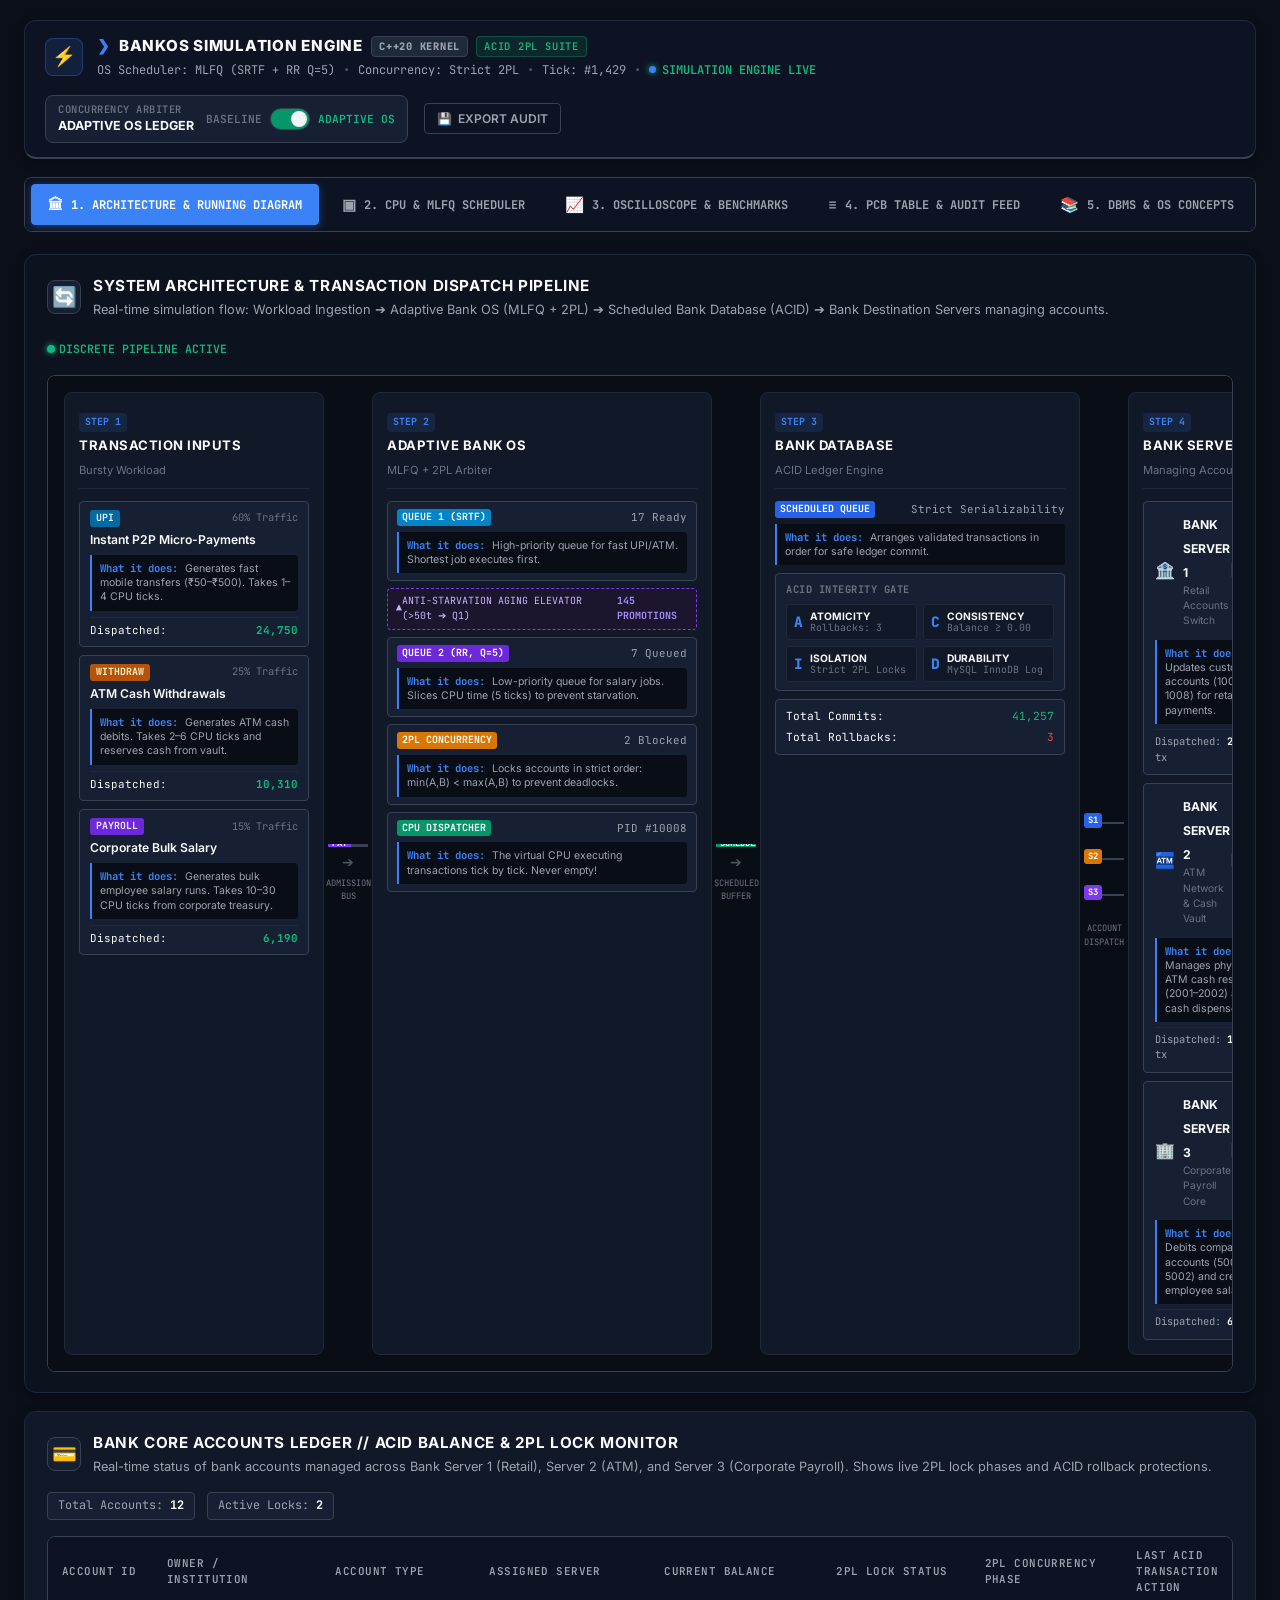
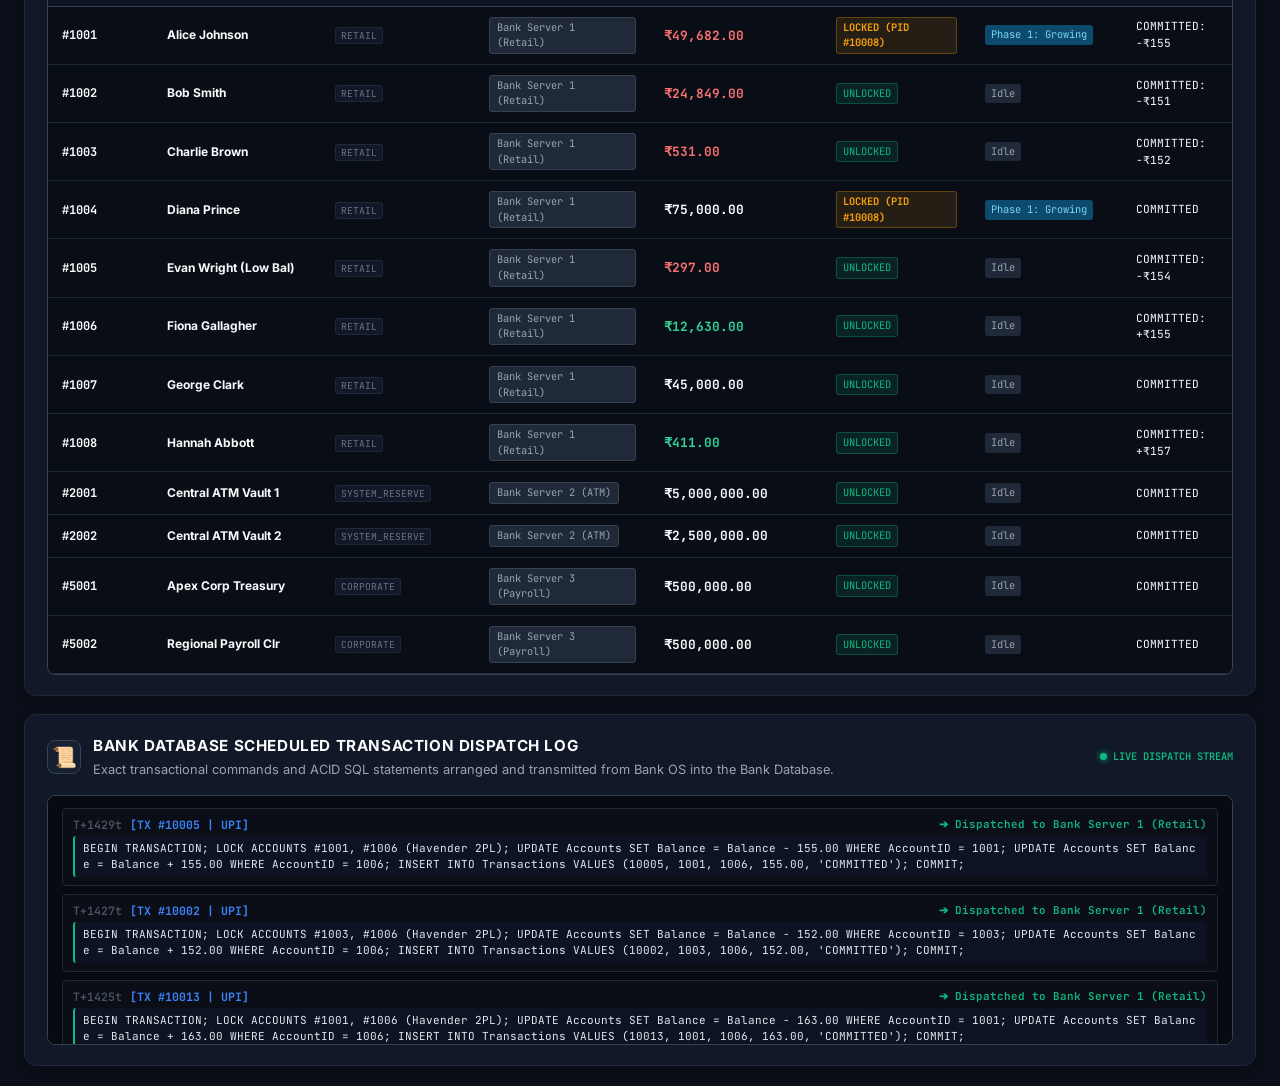
==== commit a266dfc4: "feat: multi-page dashboard with animated architecture diagram, 2PL account ledger, and bank DB dispa" ====
--- a/web/index.html
+++ b/web/index.html
@@ -3,375 +3,1004 @@
 <head>
     <meta charset="UTF-8">
     <meta name="viewport" content="width=device-width, initial-scale=1.0">
-    <title>BankOS // Banking Simulation & Terminal Monitor</title>
-    <meta name="description" content="Mission Control Terminal for C++ Banking OS Simulation: Live Process Control Blocks, MLFQ Queue Visualizer, CPU Core Dispatcher, and Adaptive Ledger Concurrency Telemetry">
+    <title>BankOS // Banking Transaction OS &amp; DBMS Simulation Engine</title>
+    <meta name="description" content="BankOS: Discrete-event C++20 simulation engine modeling banking transactions as OS processes with Multi-Level Feedback Queue (MLFQ) scheduling, Two-Phase Locking (2PL) concurrency control, and ACID transactional database management.">
     <link rel="preconnect" href="https://fonts.googleapis.com">
     <link rel="preconnect" href="https://fonts.gstatic.com" crossorigin>
-    <link href="https://fonts.googleapis.com/css2?family=JetBrains+Mono:ital,wght@0,300;0,400;0,500;0,600;0,700;0,800;1,400&family=Outfit:wght@300;400;500;600;700;800;900&display=swap" rel="stylesheet">
+    <link href="https://fonts.googleapis.com/css2?family=JetBrains+Mono:ital,wght@0,300;0,400;0,500;0,600;0,700;1,400&family=Inter:wght@300;400;500;600;700;800&display=swap" rel="stylesheet">
     <link rel="stylesheet" href="styles.css">
 </head>
-<body class="terminal-theme">
-    <!-- Ambient Background Glows -->
-    <div class="glow-orb orb-emerald"></div>
-    <div class="glow-orb orb-cyan"></div>
-    <div class="glow-orb orb-purple"></div>
-
-    <div class="terminal-container">
-        <!-- 1. Top Terminal Navigation & Controls Bar -->
-        <header class="terminal-header glass-panel">
+<body class="system-theme">
+    <!-- Notification Toast for Benchmark Scenario Clicks -->
+    <div class="toast-notification" id="toastNotification" style="display: none;">
+        <span class="toast-icon" id="toastIcon">⚡</span>
+        <span class="toast-text" id="toastText">Scenario Injected Successfully</span>
+    </div>
+
+    <div class="system-container">
+        <!-- 1. Top Engineering Header Bar -->
+        <header class="system-header card-panel">
             <div class="header-left">
-                <div class="terminal-brand">
-                    <div class="brand-radar">
-                        <span class="radar-sweep"></span>
-                        <span class="radar-dot"></span>
+                <div class="brand-group">
+                    <div class="system-logo">
+                        <span class="logo-symbol">⚡</span>
                     </div>
                     <div>
                         <div class="brand-title">
-                            <span class="prompt-symbol">❯</span> BANKOS MONITORING TERMINAL
-                            <span class="terminal-badge">KERNEL v2.8-ACID</span>
+                            <span class="prompt-arrow">❯</span> BANKOS SIMULATION ENGINE
+                            <span class="kernel-badge">C++20 KERNEL</span>
+                            <span class="mode-badge" id="demoTag">ACID 2PL SUITE</span>
                         </div>
                         <div class="brand-meta">
-                            <span>OS Scheduler: MLFQ (SRTF + RR)</span>
-                            <span class="meta-separator">&bull;</span>
-                            <span id="headerClock">Tick: --</span>
-                            <span class="meta-separator">&bull;</span>
-                            <span id="connectionStatus" class="status-online"><span class="dot-live"></span> ONLINE (500ms POLLING)</span>
+                            <span>OS Scheduler: MLFQ (SRTF + RR Q=5)</span>
+                            <span class="meta-dot">&bull;</span>
+                            <span>Concurrency: Strict 2PL</span>
+                            <span class="meta-dot">&bull;</span>
+                            <span id="headerClock">Tick: #0</span>
+                            <span class="meta-dot">&bull;</span>
+                            <span id="connectionStatus" class="status-active"><span class="dot-status"></span> ENGINE ACTIVE</span>
                         </div>
                     </div>
                 </div>
             </div>
 
             <div class="header-right">
-                <!-- Requirement 3: Comparison Mode Toggle Switch (Standard vs Adaptive OS Ledger) -->
-                <div class="comparison-mode-control glass-card-nested" title="Switch execution routing between Standard Baseline (Direct DB) and Adaptive OS Ledger (MD-ACC Backoff)">
-                    <div class="control-label-group">
-                        <span class="control-eyebrow">ROUTING ENGINE</span>
-                        <span class="control-title" id="currentModeLabel">ADAPTIVE OS LEDGER</span>
-                    </div>
-                    
-                    <div class="toggle-wrapper">
-                        <span class="mode-sublabel mode-left" id="lblStandard">STANDARD</span>
+                <!-- Comparison Mode Toggle (Baseline 2PL/OCC vs Adaptive BankOS MD-ACC) -->
+                <div class="concurrency-toggle-card" title="Toggle between Baseline (Direct DB collisions) and Adaptive BankOS Ledger (MD-ACC Exponential Backoff)">
+                    <div class="toggle-labels">
+                        <span class="toggle-eyebrow">CONCURRENCY ARBITER</span>
+                        <span class="toggle-status-name" id="currentModeLabel">ADAPTIVE OS LEDGER</span>
+                    </div>
+                    <div class="toggle-switch-wrapper">
+                        <span class="toggle-side-label" id="lblStandard">BASELINE</span>
                         <label class="switch" for="comparisonModeToggle">
                             <input type="checkbox" id="comparisonModeToggle" checked>
-                            <span class="slider round">
-                                <span class="slider-led"></span>
-                            </span>
+                            <span class="slider round"></span>
                         </label>
-                        <span class="mode-sublabel mode-right active" id="lblAdaptive">ADAPTIVE OS</span>
-                    </div>
-                </div>
-
-                <div class="header-action-buttons">
-                    <button class="btn btn-terminal" id="btnPauseResume" title="Pause or Resume Simulation Execution">
-                        <span class="btn-icon">⏸</span>
-                        <span id="btnPauseText">PAUSE</span>
-                    </button>
-                    <button class="btn btn-terminal-secondary" id="btnExportJson" title="Export snapshot to state_transitions.json">
-                        <span class="btn-icon">💾</span>
-                        <span>EXPORT LOG</span>
-                    </button>
-                </div>
+                        <span class="toggle-side-label active" id="lblAdaptive">ADAPTIVE OS</span>
+                    </div>
+                </div>
+
+                <button class="btn btn-outline" id="btnExportJson" title="Export audit snapshot to state_transitions.json">
+                    <span class="btn-icon">💾</span>
+                    <span>EXPORT AUDIT</span>
+                </button>
             </div>
         </header>
 
-        <!-- 2. Metrics Panel (TPS, Abort Rate, Contention Score, Commits/Rollbacks) -->
-        <section class="metrics-grid">
-            <!-- Metric 1: Real-Time Throughput (TPS) -->
-            <div class="glass-panel metric-card metric-tps">
-                <div class="metric-top">
-                    <div class="metric-header-title">
-                        <span class="metric-icon">⚡</span>
-                        <span>REAL-TIME THROUGHPUT</span>
-                    </div>
-                    <span class="metric-tag">TPS</span>
-                </div>
-                <div class="metric-body">
-                    <div class="metric-number-wrapper">
-                        <span class="metric-huge text-cyan" id="metricTps">0</span>
-                        <span class="metric-unit">tx/s</span>
-                    </div>
-                    <div class="metric-sparkline-track">
-                        <div class="metric-sparkline-bar" id="tpsBar" style="width: 15%"></div>
-                    </div>
-                </div>
-                <div class="metric-bottom">
-                    <span id="metricCompletedText">Completed: 0 / 176,000</span>
-                    <span class="text-emerald" id="metricProgressPct">0.0%</span>
-                </div>
+        <!-- 2. Primary Multi-Page / Tab Navigation Bar -->
+        <nav class="system-nav-bar">
+            <button class="nav-tab-btn active" data-tab="page-architecture">
+                <span class="nav-icon">🏛</span>
+                <span class="nav-label">1. ARCHITECTURE &amp; RUNNING DIAGRAM</span>
+            </button>
+            <button class="nav-tab-btn" data-tab="page-cpu-mlfq">
+                <span class="nav-icon">▣</span>
+                <span class="nav-label">2. CPU &amp; MLFQ SCHEDULER</span>
+            </button>
+            <button class="nav-tab-btn" data-tab="page-oscilloscope">
+                <span class="nav-icon">📈</span>
+                <span class="nav-label">3. OSCILLOSCOPE &amp; BENCHMARKS</span>
+            </button>
+            <button class="nav-tab-btn" data-tab="page-pcb-table">
+                <span class="nav-icon">≡</span>
+                <span class="nav-label">4. PCB TABLE &amp; AUDIT FEED</span>
+            </button>
+            <button class="nav-tab-btn" data-tab="page-concepts">
+                <span class="nav-icon">📚</span>
+                <span class="nav-label">5. DBMS &amp; OS CONCEPTS</span>
+            </button>
+        </nav>
+
+        <!-- ====================================================================
+             PAGE 1: ARCHITECTURE & RUNNING DIAGRAM (From User Sketch)
+             ==================================================================== -->
+        <main class="page-view active" id="page-architecture">
+            <!-- Running Architecture Diagram -->
+            <section class="card-panel running-diagram-section">
+                <div class="section-header">
+                    <div class="header-title-wrapper">
+                        <span class="section-icon">🔄</span>
+                        <div>
+                            <h2>SYSTEM ARCHITECTURE &amp; TRANSACTION DISPATCH PIPELINE</h2>
+                            <p class="section-subtitle">Real-time simulation flow: Workload Ingestion ➔ Adaptive Bank OS (MLFQ + 2PL) ➔ Scheduled Bank Database (ACID) ➔ Bank Destination Servers managing accounts.</p>
+                        </div>
+                    </div>
+                    <div class="diagram-flow-status">
+                        <span class="pulse-indicator"></span>
+                        <span class="diagram-status-text">DISCRETE PIPELINE ACTIVE</span>
+                    </div>
+                </div>
+
+                <div class="diagram-pipeline-grid">
+                    <!-- Column 1: Input Workload -->
+                    <div class="diagram-column diagram-col-inputs">
+                        <div class="col-header">
+                            <span class="col-step-badge">STEP 1</span>
+                            <h3>TRANSACTION INPUTS</h3>
+                            <span class="col-meta">Bursty Workload</span>
+                        </div>
+                        <div class="input-cards-stack">
+                            <!-- UPI Input -->
+                            <div class="diagram-node node-input" id="nodeInputUpi">
+                                <div class="node-badge-row">
+                                    <span class="tx-type-pill pill-upi">UPI</span>
+                                    <span class="node-vol-pct">60% Traffic</span>
+                                </div>
+                                <div class="node-title">Instant P2P Micro-Payments</div>
+                                <div class="simple-expl-box">
+                                    <span class="expl-tag">What it does:</span> Generates fast mobile transfers (₹50–₹500). Takes 1–4 CPU ticks.
+                                </div>
+                                <div class="node-counter-box">
+                                    <span class="counter-label">Dispatched:</span>
+                                    <span class="counter-val" id="cntUpiDispatched">0</span>
+                                </div>
+                            </div>
+
+                            <!-- ATM Input -->
+                            <div class="diagram-node node-input" id="nodeInputAtm">
+                                <div class="node-badge-row">
+                                    <span class="tx-type-pill pill-atm">WITHDRAW</span>
+                                    <span class="node-vol-pct">25% Traffic</span>
+                                </div>
+                                <div class="node-title">ATM Cash Withdrawals</div>
+                                <div class="simple-expl-box">
+                                    <span class="expl-tag">What it does:</span> Generates ATM cash debits. Takes 2–6 CPU ticks and reserves cash from vault.
+                                </div>
+                                <div class="node-counter-box">
+                                    <span class="counter-label">Dispatched:</span>
+                                    <span class="counter-val" id="cntAtmDispatched">0</span>
+                                </div>
+                            </div>
+
+                            <!-- Payroll Input -->
+                            <div class="diagram-node node-input" id="nodeInputSalary">
+                                <div class="node-badge-row">
+                                    <span class="tx-type-pill pill-salary">PAYROLL</span>
+                                    <span class="node-vol-pct">15% Traffic</span>
+                                </div>
+                                <div class="node-title">Corporate Bulk Salary</div>
+                                <div class="simple-expl-box">
+                                    <span class="expl-tag">What it does:</span> Generates bulk employee salary runs. Takes 10–30 CPU ticks from corporate treasury.
+                                </div>
+                                <div class="node-counter-box">
+                                    <span class="counter-label">Dispatched:</span>
+                                    <span class="counter-val" id="cntSalaryDispatched">0</span>
+                                </div>
+                            </div>
+                        </div>
+                    </div>
+
+                    <!-- Bus 1 Connector -->
+                    <div class="diagram-bus-connector">
+                        <div class="bus-wire">
+                            <div class="bus-packet packet-upi" id="busPkt1">UPI</div>
+                            <div class="bus-packet packet-atm" id="busPkt2">ATM</div>
+                            <div class="bus-packet packet-salary" id="busPkt3">PAY</div>
+                        </div>
+                        <span class="bus-arrow">➔</span>
+                        <span class="bus-label">ADMISSION BUS</span>
+                    </div>
+
+                    <!-- Column 2: Adaptive Bank OS -->
+                    <div class="diagram-column diagram-col-os">
+                        <div class="col-header">
+                            <span class="col-step-badge">STEP 2</span>
+                            <h3>ADAPTIVE BANK OS</h3>
+                            <span class="col-meta">MLFQ + 2PL Arbiter</span>
+                        </div>
+
+                        <div class="os-internal-stack">
+                            <div class="os-subnode os-q1">
+                                <div class="subnode-top">
+                                    <span class="subnode-badge badge-q1">QUEUE 1 (SRTF)</span>
+                                    <span class="subnode-meta" id="diagQ1Count">12 Ready</span>
+                                </div>
+                                <div class="simple-expl-box">
+                                    <span class="expl-tag">What it does:</span> High-priority queue for fast UPI/ATM. Shortest job executes first.
+                                </div>
+                            </div>
+
+                            <div class="os-aging-bridge">
+                                <span class="aging-bridge-icon">▲</span>
+                                <span class="aging-bridge-text">ANTI-STARVATION AGING ELEVATOR (&gt;50t ➔ Q1)</span>
+                                <span class="aging-bridge-count" id="diagAgingCount">0 PROMOTIONS</span>
+                            </div>
+
+                            <div class="os-subnode os-q2">
+                                <div class="subnode-top">
+                                    <span class="subnode-badge badge-q2">QUEUE 2 (RR, Q=5)</span>
+                                    <span class="subnode-meta" id="diagQ2Count">6 Queued</span>
+                                </div>
+                                <div class="simple-expl-box">
+                                    <span class="expl-tag">What it does:</span> Low-priority queue for salary jobs. Slices CPU time (5 ticks) to prevent starvation.
+                                </div>
+                            </div>
+
+                            <div class="os-subnode os-2pl">
+                                <div class="subnode-top">
+                                    <span class="subnode-badge badge-2pl">2PL CONCURRENCY</span>
+                                    <span class="subnode-meta" id="diagWaitingCount">2 Blocked</span>
+                                </div>
+                                <div class="simple-expl-box">
+                                    <span class="expl-tag">What it does:</span> Locks accounts in strict order: min(A,B) &lt; max(A,B) to prevent deadlocks.
+                                </div>
+                            </div>
+
+                            <div class="os-subnode os-cpu">
+                                <div class="subnode-top">
+                                    <span class="subnode-badge badge-cpu">CPU DISPATCHER</span>
+                                    <span class="subnode-meta text-emerald" id="diagCpuPid">PID #10021</span>
+                                </div>
+                                <div class="simple-expl-box">
+                                    <span class="expl-tag">What it does:</span> The virtual CPU executing transactions tick by tick. Never empty!
+                                </div>
+                            </div>
+                        </div>
+                    </div>
+
+                    <!-- Bus 2 Connector -->
+                    <div class="diagram-bus-connector">
+                        <div class="bus-wire">
+                            <div class="bus-packet packet-scheduled" id="busPkt4">SCHEDULED_TX</div>
+                        </div>
+                        <span class="bus-arrow">➔</span>
+                        <span class="bus-label">SCHEDULED BUFFER</span>
+                    </div>
+
+                    <!-- Column 3: Scheduled Bank Database -->
+                    <div class="diagram-column diagram-col-db">
+                        <div class="col-header">
+                            <span class="col-step-badge">STEP 3</span>
+                            <h3>BANK DATABASE</h3>
+                            <span class="col-meta">ACID Ledger Engine</span>
+                        </div>
+
+                        <div class="db-internal-stack">
+                            <div class="db-subnode db-buffer">
+                                <div class="subnode-top">
+                                    <span class="subnode-badge badge-db">SCHEDULED QUEUE</span>
+                                    <span class="subnode-meta">Strict Serializability</span>
+                                </div>
+                                <div class="simple-expl-box">
+                                    <span class="expl-tag">What it does:</span> Arranges validated transactions in order for safe ledger commit.
+                                </div>
+                            </div>
+
+                            <div class="acid-matrix-card">
+                                <div class="acid-matrix-title">ACID INTEGRITY GATE</div>
+                                <div class="acid-grid">
+                                    <div class="acid-item">
+                                        <span class="acid-letter">A</span>
+                                        <div class="acid-info">
+                                            <strong>ATOMICITY</strong>
+                                            <span id="diagAtomicityStatus">Rollbacks: 0</span>
+                                        </div>
+                                    </div>
+                                    <div class="acid-item">
+                                        <span class="acid-letter">C</span>
+                                        <div class="acid-info">
+                                            <strong>CONSISTENCY</strong>
+                                            <span>Balance &ge; 0.00</span>
+                                        </div>
+                                    </div>
+                                    <div class="acid-item">
+                                        <span class="acid-letter">I</span>
+                                        <div class="acid-info">
+                                            <strong>ISOLATION</strong>
+                                            <span>Strict 2PL Locks</span>
+                                        </div>
+                                    </div>
+                                    <div class="acid-item">
+                                        <span class="acid-letter">D</span>
+                                        <div class="acid-info">
+                                            <strong>DURABILITY</strong>
+                                            <span>MySQL InnoDB Log</span>
+                                        </div>
+                                    </div>
+                                </div>
+                            </div>
+
+                            <div class="db-metrics-card">
+                                <div class="db-stat-row">
+                                    <span class="stat-name">Total Commits:</span>
+                                    <span class="stat-val text-emerald" id="diagDbCommits">0</span>
+                                </div>
+                                <div class="db-stat-row">
+                                    <span class="stat-name">Total Rollbacks:</span>
+                                    <span class="stat-val text-crimson" id="diagDbRollbacks">0</span>
+                                </div>
+                            </div>
+                        </div>
+                    </div>
+
+                    <!-- Bus 3 Connector -->
+                    <div class="diagram-bus-connector connector-split">
+                        <div class="bus-wire-split">
+                            <div class="bus-branch branch-top"></div>
+                            <div class="bus-branch branch-mid"></div>
+                            <div class="bus-branch branch-bot"></div>
+                            <div class="bus-packet packet-server1" id="busPktS1">S1</div>
+                            <div class="bus-packet packet-server2" id="busPktS2">S2</div>
+                            <div class="bus-packet packet-server3" id="busPktS3">S3</div>
+                        </div>
+                        <span class="bus-label">ACCOUNT DISPATCH</span>
+                    </div>
+
+                    <!-- Column 4: Bank Destination Servers -->
+                    <div class="diagram-column diagram-col-servers">
+                        <div class="col-header">
+                            <span class="col-step-badge">STEP 4</span>
+                            <h3>BANK SERVERS</h3>
+                            <span class="col-meta">Managing Accounts</span>
+                        </div>
+
+                        <div class="servers-stack">
+                            <!-- Server 1: Retail Core -->
+                            <div class="server-node" id="server1Node">
+                                <div class="server-top">
+                                    <div class="server-name-group">
+                                        <span class="server-icon">🏦</span>
+                                        <div>
+                                            <strong>BANK SERVER 1</strong>
+                                            <span class="server-sub">Retail Accounts Switch</span>
+                                        </div>
+                                    </div>
+                                    <span class="server-status-pill pill-online">ACTIVE</span>
+                                </div>
+                                <div class="simple-expl-box">
+                                    <span class="expl-tag">What it does:</span> Updates customer accounts (1001–1008) for retail UPI payments.
+                                </div>
+                                <div class="server-footer">
+                                    <span>Dispatched: <strong id="cntServer1">0</strong> tx</span>
+                                </div>
+                            </div>
+
+                            <!-- Server 2: ATM Network & Cash Vault -->
+                            <div class="server-node" id="server2Node">
+                                <div class="server-top">
+                                    <div class="server-name-group">
+                                        <span class="server-icon">🏧</span>
+                                        <div>
+                                            <strong>BANK SERVER 2</strong>
+                                            <span class="server-sub">ATM Network &amp; Cash Vault</span>
+                                        </div>
+                                    </div>
+                                    <span class="server-status-pill pill-online">ACTIVE</span>
+                                </div>
+                                <div class="simple-expl-box">
+                                    <span class="expl-tag">What it does:</span> Manages physical ATM cash reserves (2001–2002) and cash dispenses.
+                                </div>
+                                <div class="server-footer">
+                                    <span>Dispatched: <strong id="cntServer2">0</strong> tx</span>
+                                </div>
+                            </div>
+
+                            <!-- Server 3: Corporate Treasury & Payroll -->
+                            <div class="server-node" id="server3Node">
+                                <div class="server-top">
+                                    <div class="server-name-group">
+                                        <span class="server-icon">🏢</span>
+                                        <div>
+                                            <strong>BANK SERVER 3</strong>
+                                            <span class="server-sub">Corporate Payroll Core</span>
+                                        </div>
+                                    </div>
+                                    <span class="server-status-pill pill-online">ACTIVE</span>
+                                </div>
+                                <div class="simple-expl-box">
+                                    <span class="expl-tag">What it does:</span> Debits company accounts (5001–5002) and credits employee salaries.
+                                </div>
+                                <div class="server-footer">
+                                    <span>Dispatched: <strong id="cntServer3">0</strong> tx</span>
+                                </div>
+                            </div>
+                        </div>
+                    </div>
+                </div>
+            </section>
+
+            <!-- Bank Core Accounts Ledger Table -->
+            <section class="card-panel accounts-ledger-section">
+                <div class="section-header">
+                    <div class="header-title-wrapper">
+                        <span class="section-icon">💳</span>
+                        <div>
+                            <h2>BANK CORE ACCOUNTS LEDGER // ACID BALANCE &amp; 2PL LOCK MONITOR</h2>
+                            <p class="section-subtitle">Real-time status of bank accounts managed across Bank Server 1 (Retail), Server 2 (ATM), and Server 3 (Corporate Payroll). Shows live 2PL lock phases and ACID rollback protections.</p>
+                        </div>
+                    </div>
+                    <div class="ledger-header-meta">
+                        <span class="ledger-stat-tag">Total Accounts: <strong id="totalAccountsCount">12</strong></span>
+                        <span class="ledger-stat-tag">Active Locks: <strong id="activeLocksCount" class="text-amber">0</strong></span>
+                    </div>
+                </div>
+
+                <div class="table-container">
+                    <table class="system-table accounts-table" id="accountsTable">
+                        <thead>
+                            <tr>
+                                <th style="width: 110px;">ACCOUNT ID</th>
+                                <th style="width: 180px;">OWNER / INSTITUTION</th>
+                                <th style="width: 160px;">ACCOUNT TYPE</th>
+                                <th style="width: 190px;">ASSIGNED SERVER</th>
+                                <th style="width: 180px;">CURRENT BALANCE</th>
+                                <th style="width: 160px;">2PL LOCK STATUS</th>
+                                <th style="width: 160px;">2PL CONCURRENCY PHASE</th>
+                                <th>LAST ACID TRANSACTION ACTION</th>
+                            </tr>
+                        </thead>
+                        <tbody id="accountsTableBody">
+                            <!-- Populated dynamically -->
+                        </tbody>
+                    </table>
+                </div>
+            </section>
+
+            <!-- Scheduled Transaction Dispatch Log to Bank Database -->
+            <section class="card-panel dispatch-log-section">
+                <div class="section-header">
+                    <div class="header-title-wrapper">
+                        <span class="section-icon">📜</span>
+                        <div>
+                            <h2>BANK DATABASE SCHEDULED TRANSACTION DISPATCH LOG</h2>
+                            <p class="section-subtitle">Exact transactional commands and ACID SQL statements arranged and transmitted from Bank OS into the Bank Database.</p>
+                        </div>
+                    </div>
+                    <span class="live-pill"><span class="dot-status"></span> LIVE DISPATCH STREAM</span>
+                </div>
+                <div class="dispatch-log-console" id="bankDbDispatchLog">
+                    <div class="dispatch-log-entry">
+                        <span class="log-tick">T+1420t</span>
+                        <span class="log-tx-id">[TX #10492 | UPI]</span>
+                        <span class="log-sql">BEGIN TRANSACTION; LOCK ACCOUNTS #1001, #1002 (Havender 2PL); UPDATE Accounts SET Balance = Balance - 250.00 WHERE AccountID = 1001; UPDATE Accounts SET Balance = Balance + 250.00 WHERE AccountID = 1002; COMMIT;</span>
+                        <span class="log-dest">➔ Dispatched to Bank Server 1 (Retail)</span>
+                    </div>
+                </div>
+            </section>
+        </main>
+
+        <!-- ====================================================================
+             PAGE 2: CPU & MLFQ SCHEDULER
+             ==================================================================== -->
+        <main class="page-view" id="page-cpu-mlfq">
+            <section class="execution-mlfq-layout">
+                <!-- CPU Core Execution Window (Guaranteed Never Empty) -->
+                <div class="card-panel cpu-window">
+                    <div class="section-header">
+                        <div class="header-title-wrapper">
+                            <span class="section-icon">▣</span>
+                            <div>
+                                <h2>CPU DISPATCHER CORE</h2>
+                                <p class="section-subtitle">Active process executing in discrete burst cycles (Never Empty)</p>
+                            </div>
+                        </div>
+                        <span class="core-status-pill" id="cpuCorePill">CORE 0: ACTIVE</span>
+                    </div>
+
+                    <div class="simple-expl-box expl-banner">
+                        <span class="expl-tag">What it does:</span> The CPU core executes the running banking transaction's CPU burst cycles. When burst completes, it triggers the ACID commit in the Bank Database and releases held account locks.
+                    </div>
+
+                    <div class="cpu-display" id="cpuCoreDisplay">
+                        <!-- Dynamic Running Process (Never Empty) -->
+                        <div class="cpu-running-card" id="cpuRunningContent">
+                            <div class="cpu-chip-visual">
+                                <span class="chip-title">ALU CORE</span>
+                                <span class="chip-pid" id="runPidDisplay">#10021</span>
+                            </div>
+                            <div class="cpu-details">
+                                <div class="run-badge-row">
+                                    <span class="tx-type-pill pill-upi" id="runTypeBadge">UPI</span>
+                                    <span class="state-pill state-running" id="runStateBadge">RUNNING</span>
+                                    <span class="origin-queue-pill" id="runQueueBadge">Queue 1 (SRTF)</span>
+                                </div>
+                                <div class="burst-progress-box">
+                                    <div class="progress-labels">
+                                        <span>BURST CYCLE EXECUTION</span>
+                                        <span id="runBurstText">2 / 4 ticks left</span>
+                                    </div>
+                                    <div class="metric-progress-track">
+                                        <div class="metric-progress-fill" id="runProgressFill" style="width: 50%"></div>
+                                    </div>
+                                </div>
+                                <div class="locks-held-box">
+                                    <span class="locks-label">HAVENDER ORDERED LOCKS:</span>
+                                    <div class="locks-tags" id="runLocksContainer">
+                                        <span class="lock-pill">Acc #1001</span>
+                                        <span class="lock-pill">Acc #1002</span>
+                                    </div>
+                                </div>
+                                <div class="transfer-meta-box" id="runTransferMeta">
+                                    <span>Transfer: <strong class="text-blue" id="runAmountText">₹250.00</strong></span>
+                                    <span class="arrow-sep">➔</span>
+                                    <span id="runRouteText">Account #1001 ➔ Account #1002</span>
+                                </div>
+                            </div>
+                        </div>
+
+                        <!-- Fallback Idle Scanner -->
+                        <div class="cpu-idle-card" id="cpuIdleContent" style="display: none;">
+                            <div class="scanner-icon">⏳</div>
+                            <div>
+                                <h4>CPU DISPATCHER SCANNING</h4>
+                                <p id="idleSubtext">Scanning Queue 1 (SRTF) and Queue 2 (Round Robin) for processes with free locks...</p>
+                            </div>
+                        </div>
+                    </div>
+                </div>
+
+                <!-- Multi-Level Feedback Queue (MLFQ) Pipeline (Never Empty) -->
+                <div class="card-panel mlfq-window">
+                    <div class="section-header">
+                        <div class="header-title-wrapper">
+                            <span class="section-icon">☷</span>
+                            <div>
+                                <h2>MULTI-LEVEL FEEDBACK QUEUE (MLFQ) PIPELINE</h2>
+                                <p class="section-subtitle">Dual-tier priority queues with anti-starvation aging promotion (Never Empty)</p>
+                            </div>
+                        </div>
+                    </div>
+
+                    <div class="mlfq-lanes">
+                        <!-- Queue 1: High Priority (SRTF) -->
+                        <div class="mlfq-lane">
+                            <div class="lane-header">
+                                <div class="lane-title">
+                                    <span class="lane-badge lane-q1">QUEUE 1</span>
+                                    <strong>High Priority &bull; Shortest Remaining Time First (SRTF)</strong>
+                                </div>
+                                <span class="queue-depth text-blue" id="q1DepthBadge">12 Ready</span>
+                            </div>
+                            <div class="simple-expl-box">
+                                <span class="expl-tag">What it does:</span> Dedicated to interactive UPI &amp; ATM payments. The transaction with the shortest burst time is dispatched first. Preempts Queue 2!
+                            </div>
+                            <div class="lane-track" id="q1Track">
+                                <!-- Populated dynamically -->
+                            </div>
+                        </div>
+
+                        <!-- Anti-Starvation Aging Bridge -->
+                        <div class="aging-bridge-bar" id="agingElevatorBridge">
+                            <span class="aging-arrow">▲</span>
+                            <span class="aging-text">ANTI-STARVATION AGING ELEVATOR &bull; PROMOTES TO QUEUE 1 AT 50 TICKS</span>
+                            <span class="aging-count" id="agingPromotionCount">0 PROMOTIONS</span>
+                        </div>
+
+                        <!-- Queue 2: Low Priority (Round Robin) -->
+                        <div class="mlfq-lane">
+                            <div class="lane-header">
+                                <div class="lane-title">
+                                    <span class="lane-badge lane-q2">QUEUE 2</span>
+                                    <strong>Low Priority &bull; Round Robin (Slice: 5t &bull; Aging Threshold: 50t)</strong>
+                                </div>
+                                <span class="queue-depth text-purple" id="q2DepthBadge">6 Queued</span>
+                            </div>
+                            <div class="simple-expl-box">
+                                <span class="expl-tag">What it does:</span> Dedicated to heavy corporate payroll disbursements. Executes in 5-tick round-robin slices. If a job waits over 50 ticks, the aging elevator promotes it to Queue 1.
+                            </div>
+                            <div class="lane-track" id="q2Track">
+                                <!-- Populated dynamically -->
+                            </div>
+                        </div>
+
+                        <!-- Waiting Chamber (2PL Lock Contention) -->
+                        <div class="mlfq-lane lane-waiting">
+                            <div class="lane-header">
+                                <div class="lane-title">
+                                    <span class="lane-badge lane-wait">WAITING CHAMBER</span>
+                                    <strong>Contended Account Locks &bull; MD-ACC Exponential Backoff</strong>
+                                </div>
+                                <span class="queue-depth text-amber" id="waitingDepthBadge">2 Blocked</span>
+                            </div>
+                            <div class="simple-expl-box">
+                                <span class="expl-tag">What it does:</span> Holds transactions waiting for account locks. MD-ACC puts colliding transactions to sleep with exponential backoff delay instead of burning CPU.
+                            </div>
+                            <div class="lane-track" id="waitingTrack">
+                                <!-- Populated dynamically -->
+                            </div>
+                        </div>
+                    </div>
+                </div>
+            </section>
+        </main>
+
+        <!-- ====================================================================
+             PAGE 3: OSCILLOSCOPE & BENCHMARKS
+             ==================================================================== -->
+        <main class="page-view" id="page-oscilloscope">
+            <!-- Cockpit Controls & Clickable Scenarios -->
+            <section class="card-panel simulator-cockpit">
+                <div class="cockpit-left">
+                    <div class="cockpit-heading-group">
+                        <span class="cockpit-icon">🎮</span>
+                        <div>
+                            <span class="cockpit-eyebrow">SIMULATION CONTROLS</span>
+                            <span class="cockpit-title">DISCRETE STEPPING &amp; PLAYBACK</span>
+                        </div>
+                    </div>
+
+                    <div class="playback-controls">
+                        <button class="btn btn-primary" id="btnPauseResume" title="Play or Pause Discrete Simulation Ticks">
+                            <span class="playback-icon" id="playIcon">⏸</span>
+                            <span id="btnPauseText">PAUSE</span>
+                        </button>
+                        <button class="btn btn-secondary" id="btnStepTick" title="Step forward exactly 1 discrete simulation tick">
+                            <span class="btn-icon">⏭</span>
+                            <span>STEP 1 TICK</span>
+                        </button>
+                    </div>
+
+                    <div class="speed-selector">
+                        <span class="speed-label">CLOCK SPEED:</span>
+                        <button class="speed-btn" data-speed="2000">0.5x</button>
+                        <button class="speed-btn active" data-speed="1000">1x</button>
+                        <button class="speed-btn" data-speed="300">2x</button>
+                        <button class="speed-btn" data-speed="80">5x</button>
+                        <button class="speed-btn" data-speed="0">MAX</button>
+                    </div>
+                </div>
+
+                <div class="cockpit-right">
+                    <div class="cockpit-heading-group">
+                        <span class="cockpit-icon">⚡</span>
+                        <div>
+                            <span class="cockpit-eyebrow">WORKLOAD INJECTORS</span>
+                            <span class="cockpit-title">LIVE BENCHMARK SCENARIOS (CLICKABLE)</span>
+                        </div>
+                    </div>
+
+                    <div class="scenario-buttons">
+                        <button class="btn btn-scenario" id="btnSpikeUpi" title="Inject wave of UPI micro-payments (Tests SRTF priority)">
+                            <span class="btn-icon">⚡</span>
+                            <span>UPI SURGE</span>
+                        </button>
+                        <button class="btn btn-scenario" id="btnSpikeSalary" title="Inject corporate payroll clearing (Tests Round Robin &amp; Aging)">
+                            <span class="btn-icon">🏢</span>
+                            <span>PAYROLL BATCH</span>
+                        </button>
+                        <button class="btn btn-scenario" id="btnSpikeHotspot" title="Inject contention on reserve accounts (Tests Havender deadlock denial)">
+                            <span class="btn-icon">🔒</span>
+                            <span>HOTSPOT CONTENTION</span>
+                        </button>
+                        <button class="btn btn-scenario btn-scenario-rollback" id="btnTriggerRollback" title="Trigger intentional overdraft on Account #1005 (Demonstrates ACID Atomicity Rollback)">
+                            <span class="btn-icon">🛡</span>
+                            <span>TEST ACID ROLLBACK</span>
+                        </button>
+                        <button class="btn btn-scenario" id="btnResetSim" title="Reset simulator counters">
+                            <span class="btn-icon">🔄</span>
+                            <span>RESET</span>
+                        </button>
+                    </div>
+                </div>
+            </section>
+
+            <!-- Key Metrics Grid -->
+            <section class="metrics-grid">
+                <!-- Throughput (TPS) -->
+                <div class="card-panel metric-card">
+                    <div class="metric-top">
+                        <div class="metric-header-title">
+                            <span class="metric-icon">⚡</span>
+                            <span>THROUGHPUT ENGINE</span>
+                        </div>
+                        <span class="metric-tag" id="velocityTag">HIGH VELOCITY</span>
+                    </div>
+                    <div class="metric-body">
+                        <div class="metric-number-wrapper">
+                            <span class="metric-huge text-blue" id="metricTps">78</span>
+                            <span class="metric-unit">TX/SEC</span>
+                        </div>
+                        <div class="metric-progress-track">
+                            <div class="metric-progress-fill" id="tpsBar" style="width: 65%"></div>
+                        </div>
+                    </div>
+                    <div class="metric-bottom">
+                        <span id="metricCompletedText">Completed: 41,250 / 176,000</span>
+                        <span class="text-emerald" id="metricProgressPct">23.4%</span>
+                    </div>
+                </div>
+
+                <!-- Abort Rate Shield -->
+                <div class="card-panel metric-card">
+                    <div class="metric-top">
+                        <div class="metric-header-title">
+                            <span class="metric-icon">🛡</span>
+                            <span>ABORT RATE SHIELD</span>
+                        </div>
+                        <span class="metric-tag" id="abortStatusTag">0.0% ABORTS</span>
+                    </div>
+                    <div class="metric-body">
+                        <div class="metric-number-wrapper">
+                            <span class="metric-huge text-emerald" id="metricAbortRate">0.0%</span>
+                            <span class="metric-unit" id="metricTotalAbortsUnit">(0 aborts)</span>
+                        </div>
+                        <div class="metric-progress-track">
+                            <div class="metric-progress-fill fill-crimson" id="abortBar" style="width: 0%"></div>
+                        </div>
+                    </div>
+                    <div class="metric-bottom">
+                        <span id="abortDescription">MD-ACC Exponential Backoff prevents abort storms</span>
+                    </div>
+                </div>
+
+                <!-- Contention Score & Conflict Rate -->
+                <div class="card-panel metric-card">
+                    <div class="metric-top">
+                        <div class="metric-header-title">
+                            <span class="metric-icon">📊</span>
+                            <span>CONTENTION SCORE</span>
+                        </div>
+                        <span class="metric-tag" id="backoffMultiplierTag">BACKOFF: 1x</span>
+                    </div>
+                    <div class="metric-body">
+                        <div class="metric-number-wrapper">
+                            <span class="contention-pill score-low" id="metricContentionScore">LOW</span>
+                            <span class="metric-unit text-amber" id="metricConflictRate">4.2% Conflict</span>
+                        </div>
+                        <div class="metric-progress-track">
+                            <div class="metric-progress-fill fill-amber" id="conflictBar" style="width: 10%"></div>
+                        </div>
+                    </div>
+                    <div class="metric-bottom">
+                        <span id="metricQueueDepth">Active Pipeline: 20 transactions</span>
+                    </div>
+                </div>
+
+                <!-- Deadlock Prevention & ACID Commits/Rollbacks -->
+                <div class="card-panel metric-card">
+                    <div class="metric-top">
+                        <div class="metric-header-title">
+                            <span class="metric-icon">🔒</span>
+                            <span>DEADLOCKS PREVENTED</span>
+                        </div>
+                        <span class="metric-tag">HAVENDER ORDER</span>
+                    </div>
+                    <div class="metric-body">
+                        <div class="metric-number-wrapper">
+                            <span class="metric-huge text-purple" id="metricDeadlocks">1,840</span>
+                            <span class="metric-unit">100% SAFE</span>
+                        </div>
+                        <div class="metric-progress-track">
+                            <div class="metric-progress-fill fill-purple" id="deadlockBar" style="width: 100%"></div>
+                        </div>
+                    </div>
+                    <div class="metric-bottom">
+                        <span id="metricDbStats">Commits: 41,250 &bull; Rollbacks: 3</span>
+                    </div>
+                </div>
+            </section>
+
+            <!-- Oscilloscope Canvas Charts -->
+            <section class="card-panel charts-section">
+                <div class="section-header">
+                    <div class="header-title-wrapper">
+                        <span class="section-icon">📈</span>
+                        <div>
+                            <h2>SYSTEM OSCILLOSCOPE: THROUGHPUT &amp; CONTENTION DYNAMICS</h2>
+                            <p class="section-subtitle">Real-time rolling history tracking throughput velocity against lock conflict spikes and transaction rollbacks.</p>
+                        </div>
+                    </div>
+                    <div class="chart-legend">
+                        <span class="legend-item"><span class="legend-dot dot-blue"></span> Real-Time TPS</span>
+                        <span class="legend-item"><span class="legend-dot dot-amber"></span> Conflict Rate %</span>
+                        <span class="legend-item"><span class="legend-dot dot-crimson"></span> Abort Rate % (Baseline)</span>
+                    </div>
+                </div>
+                <div class="charts-grid">
+                    <div class="chart-box">
+                        <div class="chart-box-header">
+                            <span>TRANSACTION THROUGHPUT VELOCITY (TPS)</span>
+                            <span class="chart-val text-blue" id="chartTpsVal">78 tx/s</span>
+                        </div>
+                        <div class="canvas-box">
+                            <canvas id="canvasThroughput" width="700" height="150"></canvas>
+                        </div>
+                    </div>
+                    <div class="chart-box">
+                        <div class="chart-box-header">
+                            <span>LOCK CONTENTION &amp; ABORT DYNAMICS</span>
+                            <span class="chart-val text-amber" id="chartContentionVal">4.2% Contention</span>
+                        </div>
+                        <div class="canvas-box">
+                            <canvas id="canvasContention" width="700" height="150"></canvas>
+                        </div>
+                    </div>
+                </div>
+            </section>
+        </main>
+
+        <!-- ====================================================================
+             PAGE 4: PCB TABLE & AUDIT FEED
+             ==================================================================== -->
+        <main class="page-view" id="page-pcb-table">
+            <!-- Active Process Control Blocks Table -->
+            <section class="card-panel pcb-section">
+                <div class="section-header table-toolbar">
+                    <div class="header-title-wrapper">
+                        <span class="section-icon">≡</span>
+                        <div>
+                            <h2>ACTIVE PROCESS CONTROL BLOCKS (PCBs)</h2>
+                            <p class="section-subtitle">Live OS registers, burst cycles, and lock dependencies</p>
+                        </div>
+                        <span class="table-count" id="pcbTableCount">0 Loaded</span>
+                    </div>
+
+                    <div class="table-controls">
+                        <div class="search-input-box">
+                            <span class="search-icon">🔍</span>
+                            <input type="text" id="pcbSearchInput" placeholder="Search PID, Type, or Account..." spellcheck="false">
+                        </div>
+                        <div class="filter-group">
+                            <button class="filter-btn active" data-filter="ALL">ALL</button>
+                            <button class="filter-btn" data-filter="RUNNING">RUNNING</button>
+                            <button class="filter-btn" data-filter="READY">READY</button>
+                            <button class="filter-btn" data-filter="WAITING">WAITING</button>
+                            <button class="filter-btn" data-filter="TERMINATED">COMMITTED</button>
+                            <button class="filter-btn" data-filter="TERMINATED_FAILED">FAILED</button>
+                        </div>
+                    </div>
+                </div>
+
+                <div class="table-container">
+                    <table class="system-table" id="pcbTable">
+                        <thead>
+                            <tr>
+                                <th style="width: 80px;">PID</th>
+                                <th style="width: 95px;">TX TYPE</th>
+                                <th style="width: 130px;">STATE</th>
+                                <th style="width: 120px;">QUEUE</th>
+                                <th style="width: 140px;">BURST PROGRESS</th>
+                                <th style="width: 180px;">HAVENDER LOCKS</th>
+                                <th>TRANSACTION DETAILS &amp; DISPATCH NOTES</th>
+                            </tr>
+                        </thead>
+                        <tbody id="pcbTableBody">
+                            <tr>
+                                <td colspan="7" class="table-empty-cell">Loading Process Control Blocks...</td>
+                            </tr>
+                        </tbody>
+                    </table>
+                </div>
+            </section>
+
+            <!-- State Transitions Feed -->
+            <section class="card-panel transitions-section">
+                <div class="section-header">
+                    <div class="header-title-wrapper">
+                        <span class="section-icon">⚡</span>
+                        <div>
+                            <h2>STATE TRANSITION EVENT FEED // KERNEL AUDIT TRAIL</h2>
+                            <p class="section-subtitle">Discrete simulation lifecycle audit: state machine shifts and lock release reasons</p>
+                        </div>
+                    </div>
+                    <div class="feed-actions">
+                        <button class="btn btn-outline-sm" id="btnClearFeed">CLEAR FEED</button>
+                        <span class="live-pill"><span class="dot-status"></span> LIVE STREAM</span>
+                    </div>
+                </div>
+
+                <div class="feed-scroller" id="transitionsFeed">
+                    <div class="feed-empty">Awaiting state transition events from scheduler...</div>
+                </div>
+            </section>
+        </main>
+
+        <!-- ====================================================================
+             PAGE 5: DBMS & OS THEORETICAL CONCEPTS
+             ==================================================================== -->
+        <main class="page-view" id="page-concepts">
+            <section class="card-panel concepts-showcase-section">
+                <div class="section-header">
+                    <div class="header-title-wrapper">
+                        <span class="section-icon">📚</span>
+                        <div>
+                            <h2>DBMS &amp; OPERATING SYSTEM CONCEPTS IMPLEMENTED IN BANKOS</h2>
+                            <p class="section-subtitle">Core computer science theory applied to high-throughput financial switch architecture.</p>
+                        </div>
+                    </div>
+                </div>
+
+                <div class="concepts-grid">
+                    <!-- Concept 1: Process Control Block (OS) -->
+                    <div class="concept-card">
+                        <div class="concept-card-header">
+                            <span class="concept-type-tag tag-os">OS CONCEPT</span>
+                            <span class="concept-number">01</span>
+                        </div>
+                        <h3>Process Control Block (PCB)</h3>
+                        <p>Every banking transaction is instantiated as an independent OS process managed by a <code>ProcessControlBlock</code> struct. Tracks PID, state machine, discrete arrival tick, remaining burst cycles, and lock dependencies.</p>
+                        <div class="simple-expl-box">
+                            <span class="expl-tag">Simple Explanation:</span> Instead of treating a bank payment as a simple database query, BankOS treats it like a program running in an OS, with its own process ID, memory registers, and execution states.
+                        </div>
+                        <div class="concept-lifecycle-diagram">
+                            <span class="state-step">NEW</span>
+                            <span class="state-arrow">➔</span>
+                            <span class="state-step state-ready">READY</span>
+                            <span class="state-arrow">➔</span>
+                            <span class="state-step state-running">RUNNING</span>
+                            <span class="state-arrow">➔</span>
+                            <span class="state-step state-wait">WAITING</span>
+                            <span class="state-arrow">➔</span>
+                            <span class="state-step state-done">TERMINATED</span>
+                        </div>
+                        <div class="concept-code-box">PCB = { PID, Type, State, Burst, Arrival, Locks, WaitTicks }</div>
+                    </div>
+
+                    <!-- Concept 2: MLFQ & Anti-Starvation Aging (OS) -->
+                    <div class="concept-card">
+                        <div class="concept-card-header">
+                            <span class="concept-type-tag tag-os">OS CONCEPT</span>
+                            <span class="concept-number">02</span>
+                        </div>
+                        <h3>MLFQ Scheduling &amp; Anti-Starvation Aging</h3>
+                        <p>Dual-queue architecture prevents Head-of-Line blocking. <strong>Queue 1 (SRTF)</strong> fast-tracks UPI &amp; ATM transactions. <strong>Queue 2 (Round Robin, Q=5)</strong> time-slices heavy payrolls. To prevent starvation, processes waiting &gt; 50 ticks are dynamically elevated to Q1.</p>
+                        <div class="simple-expl-box">
+                            <span class="expl-tag">Simple Explanation:</span> Fast UPI payments never get stuck behind massive salary runs. If a salary run waits too long, an automatic elevator promotes it so it is guaranteed to finish.
+                        </div>
+                        <div class="concept-formula-box">
+                            <div class="formula-line"><strong>Priority:</strong> Queue 1 (SRTF) &gt; Queue 2 (Round Robin, Q=5)</div>
+                            <div class="formula-line"><strong>Aging Rule:</strong> If WaitTime(P) &ge; 50 ticks ➔ Promote(P, Queue 1)</div>
+                        </div>
+                    </div>
+
+                    <!-- Concept 3: Two-Phase Locking (2PL) Concurrency Control (DBMS) -->
+                    <div class="concept-card">
+                        <div class="concept-card-header">
+                            <span class="concept-type-tag tag-dbms">DBMS CONCEPT</span>
+                            <span class="concept-number">03</span>
+                        </div>
+                        <h3>Two-Phase Locking (2PL) &amp; Deadlock Denial</h3>
+                        <p>Guarantees serializability through strict Two-Phase Locking: <em>Phase 1 (Growing Phase)</em> acquires account locks; <em>Phase 2 (Shrinking Phase)</em> releases all locks at transaction termination. Deadlocks are denied via Havender monotonic lock ordering.</p>
+                        <div class="simple-expl-box">
+                            <span class="expl-tag">Simple Explanation:</span> To prevent two people from spending the same balance at the exact same millisecond, accounts are locked. By locking lower Account IDs first, deadlocks are mathematically impossible.
+                        </div>
+                        <div class="concept-formula-box">
+                            <div class="formula-line"><strong>Havender Rule:</strong> Lock First = min(AccA, AccB) &lt; Lock Second = max(AccA, AccB)</div>
+                            <div class="formula-line"><strong>Coffman #4 Denial:</strong> Circular wait is mathematically impossible (0% Deadlocks)</div>
+                        </div>
+                    </div>
+
+                    <!-- Concept 4: ACID Transactions & Atomicity (DBMS) -->
+                    <div class="concept-card">
+                        <div class="concept-card-header">
+                            <span class="concept-type-tag tag-dbms">DBMS CONCEPT</span>
+                            <span class="concept-number">04</span>
+                        </div>
+                        <h3>ACID Guarantees &amp; Atomicity Rollback</h3>
+                        <p>BankOS enforces ACID guarantees. <strong>Atomicity</strong> is validated through real-time rollbacks: if an account has insufficient funds (e.g. Account #1005 with ₹300), the transaction aborts and executes a full ROLLBACK—zero partial debits.</p>
+                        <div class="simple-expl-box">
+                            <span class="expl-tag">Simple Explanation:</span> A transfer either succeeds 100% or fails 100%. If money cannot be credited to the receiver, money is never deducted from the sender.
+                        </div>
+                        <div class="concept-formula-box">
+                            <div class="formula-line"><strong>Atomicity:</strong> If (Balance &lt; Amount) ➔ ROLLBACK; State = TERMINATED_FAILED</div>
+                            <div class="formula-line"><strong>Consistency:</strong> Debit(From) == Credit(To) &bull; Balance &ge; 0.00</div>
+                        </div>
+                    </div>
+                </div>
+            </section>
+        </main>
+    </div>
+
+    <!-- Deep PCB Inspector Modal -->
+    <div class="modal-overlay" id="pcbModal" style="display: none;">
+        <div class="modal-card">
+            <div class="modal-header">
+                <div class="modal-title-group">
+                    <span class="modal-icon">🔍</span>
+                    <div>
+                        <h3 id="modalPcbTitle">PROCESS CONTROL BLOCK: PID #0</h3>
+                        <span class="modal-sub">OS Process Registers &amp; Execution Audit Log</span>
+                    </div>
+                </div>
+                <button class="modal-close" id="btnModalClose">✕</button>
             </div>
-
-            <!-- Metric 2: Abort Rate & Storm Impact -->
-            <div class="glass-panel metric-card metric-aborts">
-                <div class="metric-top">
-                    <div class="metric-header-title">
-                        <span class="metric-icon">🛡</span>
-                        <span>ABORT RATE</span>
-                    </div>
-                    <span class="metric-tag" id="abortStatusTag">ZERO ABORTS</span>
-                </div>
-                <div class="metric-body">
-                    <div class="metric-number-wrapper">
-                        <span class="metric-huge text-emerald" id="metricAbortRate">0.0%</span>
-                        <span class="metric-unit" id="metricTotalAbortsUnit">(0 aborts)</span>
-                    </div>
-                    <div class="metric-sparkline-track">
-                        <div class="metric-sparkline-bar abort-bar" id="abortBar" style="width: 0%"></div>
-                    </div>
-                </div>
-                <div class="metric-bottom">
-                    <span id="abortDescription">Adaptive OS Ledger backoff prevents collision aborts</span>
-                </div>
+            <div class="modal-body" id="modalPcbBody"></div>
+            <div class="modal-footer">
+                <span class="modal-meta" id="modalPcbMeta">Memory footprint: 64 bytes &bull; Thread Safe</span>
+                <button class="btn btn-primary" id="btnCopyPcbJson">COPY JSON</button>
             </div>
-
-            <!-- Metric 3: Current Contention Score -->
-            <div class="glass-panel metric-card metric-contention">
-                <div class="metric-top">
-                    <div class="metric-header-title">
-                        <span class="metric-icon">📊</span>
-                        <span>CONTENTION SCORE</span>
-                    </div>
-                    <span class="metric-tag">EVERY 100 TICKS</span>
-                </div>
-                <div class="metric-body">
-                    <div class="metric-number-wrapper">
-                        <span class="contention-badge score-low" id="metricContentionScore">LOW</span>
-                        <span class="metric-unit text-amber" id="metricConflictRate">0.0% Conflict</span>
-                    </div>
-                    <div class="metric-sparkline-track">
-                        <div class="metric-sparkline-bar conflict-bar" id="conflictBar" style="width: 0%"></div>
-                    </div>
-                </div>
-                <div class="metric-bottom">
-                    <span id="metricQueueDepth">Queue Depth: 0 processes in pipeline</span>
-                </div>
-            </div>
-
-            <!-- Metric 4: Lock Arbitration & ACID Persistence -->
-            <div class="glass-panel metric-card metric-persistence">
-                <div class="metric-top">
-                    <div class="metric-header-title">
-                        <span class="metric-icon">🔒</span>
-                        <span>DEADLOCKS PREVENTED</span>
-                    </div>
-                    <span class="metric-tag">STRICT LOCK ORDER</span>
-                </div>
-                <div class="metric-body">
-                    <div class="metric-number-wrapper">
-                        <span class="metric-huge text-purple" id="metricDeadlocks">0</span>
-                        <span class="metric-unit">prevented</span>
-                    </div>
-                    <div class="metric-sparkline-track">
-                        <div class="metric-sparkline-bar deadlock-bar" id="deadlockBar" style="width: 45%"></div>
-                    </div>
-                </div>
-                <div class="metric-bottom">
-                    <span id="metricDbStats">Commits: 0 &bull; Rollbacks: 0</span>
-                </div>
-            </div>
-        </section>
-
-        <!-- 3. Main Center Split: CPU Core Execution Window & MLFQ Queue Visualizer -->
-        <section class="execution-mlfq-split">
-            <!-- Left: CPU Execution Window (Currently RUNNING Process) -->
-            <div class="glass-panel cpu-execution-window">
-                <div class="window-header">
-                    <div class="window-title">
-                        <span class="terminal-symbol">▣</span>
-                        <h3>CPU EXECUTION CORE: DISPATCHER</h3>
-                    </div>
-                    <div class="cpu-core-status-pill" id="cpuCorePill">
-                        <span class="core-indicator-dot"></span>
-                        <span id="cpuCoreStatus">CORE 0: IDLE</span>
-                    </div>
-                </div>
-
-                <div class="cpu-core-display" id="cpuCoreDisplay">
-                    <!-- Dynamic Running Process Presentation -->
-                    <div class="cpu-running-box" id="cpuRunningContent" style="display: none;">
-                        <div class="running-left">
-                            <div class="cpu-chip-graphic">
-                                <div class="chip-inner-glow"></div>
-                                <span class="chip-label">CPU CORE</span>
-                                <span class="chip-pid" id="runPidDisplay">#0</span>
-                            </div>
-                        </div>
-
-                        <div class="running-right">
-                            <div class="run-header-row">
-                                <span class="tx-badge" id="runTypeBadge">UPI</span>
-                                <span class="run-state-badge" id="runStateBadge">RUNNING</span>
-                                <span class="run-origin-queue" id="runQueueBadge">Queue 1 (SRTF)</span>
-                            </div>
-
-                            <div class="run-progress-container">
-                                <div class="progress-info-row">
-                                    <span>BURST EXECUTION CYCLE</span>
-                                    <span id="runBurstText">2 / 4 ticks</span>
-                                </div>
-                                <div class="run-progress-track">
-                                    <div class="run-progress-fill" id="runProgressFill" style="width: 50%"></div>
-                                </div>
-                            </div>
-
-                            <div class="run-locks-row">
-                                <span class="locks-label">ACQUIRED LOCKS:</span>
-                                <div class="locks-badges-container" id="runLocksContainer">
-                                    <span class="lock-tag">Account #1001</span>
-                                    <span class="lock-tag">Account #1002</span>
-                                </div>
-                            </div>
-
-                            <div class="run-transfer-meta" id="runTransferMeta">
-                                <span>Transfer: <strong class="text-cyan" id="runAmountText">₹0.00</strong></span>
-                                <span class="route-arrow">➔</span>
-                                <span id="runRouteText">Account #0 ➔ Account #0</span>
-                            </div>
-                        </div>
-                    </div>
-
-                    <!-- Idle Scanner Fallback -->
-                    <div class="cpu-idle-box" id="cpuIdleContent">
-                        <div class="radar-scanner">
-                            <div class="radar-grid"></div>
-                            <div class="radar-line"></div>
-                        </div>
-                        <div class="idle-text-group">
-                            <h4>CPU DISPATCHER IDLE</h4>
-                            <p id="idleSubtext">Scanning Queue 1 (SRTF) and Queue 2 (Round Robin) for processes with free locks...</p>
-                        </div>
-                    </div>
-                </div>
-            </div>
-
-            <!-- Right: Visual Representation of MLFQ (Queue 1 & Queue 2 Pipelines) -->
-            <div class="glass-panel mlfq-visual-container">
-                <div class="window-header">
-                    <div class="window-title">
-                        <span class="terminal-symbol">☷</span>
-                        <h3>MULTI-LEVEL FEEDBACK QUEUE (MLFQ) PIPELINE</h3>
-                    </div>
-                    <div class="mlfq-legend">
-                        <span class="legend-item"><span class="legend-color q1-color"></span> Q1: SRTF</span>
-                        <span class="legend-item"><span class="legend-color q2-color"></span> Q2: RR</span>
-                        <span class="legend-item"><span class="legend-color wait-color"></span> Waiting</span>
-                    </div>
-                </div>
-
-                <div class="queues-pipeline-wrapper">
-                    <!-- Queue 1: High Priority (SRTF) Pipeline -->
-                    <div class="queue-lane">
-                        <div class="lane-header">
-                            <div class="lane-title-group">
-                                <span class="lane-badge lane-q1">QUEUE 1</span>
-                                <h4>High Priority &bull; Shortest Remaining Time First (SRTF)</h4>
-                            </div>
-                            <span class="queue-depth-counter" id="q1DepthBadge">0 Processes</span>
-                        </div>
-                        <div class="pipeline-track" id="q1Track">
-                            <div class="pipeline-empty">No processes ready in Queue 1</div>
-                        </div>
-                    </div>
-
-                    <!-- Queue 2: Low Priority (Round Robin) Pipeline -->
-                    <div class="queue-lane">
-                        <div class="lane-header">
-                            <div class="lane-title-group">
-                                <span class="lane-badge lane-q2">QUEUE 2</span>
-                                <h4>Low Priority &bull; Round Robin (Slice: 5t &bull; Aging X: 50t)</h4>
-                            </div>
-                            <span class="queue-depth-counter" id="q2DepthBadge">0 Processes</span>
-                        </div>
-                        <div class="pipeline-track" id="q2Track">
-                            <div class="pipeline-empty">No processes ready in Queue 2</div>
-                        </div>
-                    </div>
-
-                    <!-- Waiting / Lock Contention Pipeline -->
-                    <div class="queue-lane lane-waiting-box">
-                        <div class="lane-header">
-                            <div class="lane-title-group">
-                                <span class="lane-badge lane-wait">WAITING</span>
-                                <h4>Blocked on Account Locks &bull; Exponential Backoff Delay</h4>
-                            </div>
-                            <span class="queue-depth-counter pill-amber" id="waitingDepthBadge">0 Blocked</span>
-                        </div>
-                        <div class="pipeline-track track-waiting" id="waitingTrack">
-                            <div class="pipeline-empty">No processes blocked on locks</div>
-                        </div>
-                    </div>
-                </div>
-            </div>
-        </section>
-
-        <!-- 4. Live Table Showing Active Process Control Blocks (PCBs) -->
-        <section class="glass-panel pcb-table-panel">
-            <div class="table-header-toolbar">
-                <div class="toolbar-title-group">
-                    <span class="terminal-symbol">≡</span>
-                    <h3>ACTIVE PROCESS CONTROL BLOCKS (PCBs)</h3>
-                    <span class="table-count-badge" id="pcbTableCount">0 Loaded</span>
-                </div>
-
-                <div class="toolbar-controls">
-                    <div class="search-box">
-                        <span class="search-icon">🔍</span>
-                        <input type="text" id="pcbSearchInput" placeholder="Filter by PID, Type, or Account..." spellcheck="false">
-                    </div>
-                    <div class="filter-pills">
-                        <button class="filter-btn active" data-filter="ALL">ALL</button>
-                        <button class="filter-btn" data-filter="RUNNING">RUNNING</button>
-                        <button class="filter-btn" data-filter="READY">READY</button>
-                        <button class="filter-btn" data-filter="WAITING">WAITING</button>
-                        <button class="filter-btn" data-filter="TERMINATED">TERMINATED</button>
-                        <button class="filter-btn" data-filter="TERMINATED_FAILED">FAILED</button>
-                    </div>
-                </div>
-            </div>
-
-            <div class="table-scroll-container">
-                <table class="pcb-terminal-table" id="pcbTable">
-                    <thead>
-                        <tr>
-                            <th style="width: 90px;">PID</th>
-                            <th style="width: 100px;">TX TYPE</th>
-                            <th style="width: 140px;">CURRENT STATE</th>
-                            <th style="width: 130px;">QUEUE TIER</th>
-                            <th style="width: 140px;">BURST REMAINING</th>
-                            <th style="width: 220px;">ACCOUNT LOCKS</th>
-                            <th>TRANSACTION DETAILS &amp; SCHEDULER NOTES</th>
-                        </tr>
-                    </thead>
-                    <tbody id="pcbTableBody">
-                        <tr>
-                            <td colspan="7" class="table-loading-cell">
-                                <div class="loading-spinner"></div>
-                                <span>Polling active Process Control Blocks from simulation kernel...</span>
-                            </td>
-                        </tr>
-                    </tbody>
-                </table>
-            </div>
-        </section>
-
-        <!-- 5. Real-Time State Transitions Feed (Historical Lifecycle) -->
-        <section class="glass-panel transitions-panel">
-            <div class="window-header">
-                <div class="window-title">
-                    <span class="terminal-symbol">⚡</span>
-                    <h3>STATE TRANSITION EVENT FEED</h3>
-                </div>
-                <div class="feed-indicator">
-                    <span class="dot-live"></span>
-                    <span>LIVE EVENT LOG</span>
-                </div>
-            </div>
-
-            <div class="transitions-feed-wrapper">
-                <div class="feed-scroller" id="transitionsFeed">
-                    <div class="feed-placeholder">Awaiting state transition events from scheduler...</div>
-                </div>
-            </div>
-        </section>
+        </div>
     </div>
 
     <script src="app.js"></script>
--- a/web/styles.css
+++ b/web/styles.css
@@ -1,1375 +1,2123 @@
 /* ============================================================================
-   BankOS Monitoring Terminal — High-Tech Cyberpunk Theme & Design System
+   BankOS Transaction OS Simulator — Professional Systems Engineering Theme
+   Clean, Disciplined Project Console // MLFQ Scheduler, Strict 2PL & ACID Ledger
    ============================================================================ */
 
 :root {
-    /* Color Palette */
-    --bg-base: #060913;
-    --bg-surface: #0c101e;
-    --bg-elevated: #11172a;
-    --bg-glass: rgba(14, 21, 38, 0.72);
-    --border-glass: rgba(255, 255, 255, 0.08);
-    --border-bright: rgba(255, 255, 255, 0.18);
+    /* Base Neutral Palette (Matte Slate / Charcoal) */
+    --bg-base: #0B0F19;
+    --bg-card: #111827;
+    --bg-card-subtle: #162032;
+    --bg-card-elevated: #1F2937;
+    --bg-input: #0F172A;
     
-    /* Terminal Neon Accents */
-    --cyan: #00f5d4;
-    --cyan-glow: rgba(0, 245, 212, 0.35);
-    --emerald: #10b981;
-    --emerald-glow: rgba(16, 185, 129, 0.35);
-    --amber: #f59e0b;
-    --amber-glow: rgba(245, 158, 11, 0.35);
-    --crimson: #ef4444;
-    --crimson-glow: rgba(239, 68, 68, 0.4);
-    --purple: #a855f7;
-    --purple-glow: rgba(168, 85, 247, 0.35);
-    --blue: #3b82f6;
+    /* Precision Engineering Borders */
+    --border-subtle: #1F2937;
+    --border-card: #374151;
+    --border-focus: #4B5563;
     
+    /* Semantic Functional Accents */
+    --blue-primary: #3B82F6;
+    --blue-subtle: rgba(59, 130, 246, 0.12);
+    --blue-border: rgba(59, 130, 246, 0.3);
+    
+    --emerald-primary: #10B981;
+    --emerald-subtle: rgba(16, 185, 129, 0.12);
+    --emerald-border: rgba(16, 185, 129, 0.3);
+    
+    --amber-primary: #F59E0B;
+    --amber-subtle: rgba(245, 158, 11, 0.12);
+    --amber-border: rgba(245, 158, 11, 0.3);
+    
+    --crimson-primary: #EF4444;
+    --crimson-subtle: rgba(239, 68, 68, 0.12);
+    --crimson-border: rgba(239, 68, 68, 0.3);
+    
+    --purple-primary: #8B5CF6;
+    --purple-subtle: rgba(139, 92, 246, 0.12);
+    --purple-border: rgba(139, 92, 246, 0.3);
+
     /* Text Hierarchy */
-    --text-primary: #f8fafc;
-    --text-secondary: #94a3b8;
-    --text-muted: #64748b;
-    --text-dim: #475569;
+    --text-primary: #F9FAFB;
+    --text-secondary: #9CA3AF;
+    --text-muted: #6B7280;
+    --text-dim: #4B5563;
 
     /* Typography */
-    --font-heading: 'Outfit', -apple-system, BlinkMacSystemFont, 'Segoe UI', sans-serif;
-    --font-mono: 'JetBrains Mono', 'Fira Code', monospace;
-
-    /* Radii & Shadows */
-    --radius-sm: 6px;
-    --radius-md: 10px;
-    --radius-lg: 16px;
-    --radius-full: 9999px;
-    --shadow-glass: 0 12px 36px 0 rgba(0, 0, 0, 0.55);
-}
-
-/* Base & Reset */
-* {
+    --font-sans: 'Inter', -apple-system, BlinkMacSystemFont, 'Segoe UI', Roboto, sans-serif;
+    --font-mono: 'JetBrains Mono', 'SF Mono', Consolas, monospace;
+
+    /* Geometry */
+    --radius-sm: 4px;
+    --radius-md: 8px;
+    --radius-lg: 12px;
+}
+
+/* Reset & Base */
+*, *::before, *::after {
     margin: 0;
     padding: 0;
     box-sizing: border-box;
 }
 
-body.terminal-theme {
+body.system-theme {
     background-color: var(--bg-base);
     color: var(--text-primary);
-    font-family: var(--font-heading);
+    font-family: var(--font-sans);
+    line-height: 1.5;
+    -webkit-font-smoothing: antialiased;
     min-height: 100vh;
-    overflow-x: hidden;
-    position: relative;
-    padding-bottom: 40px;
-    background-image: 
-        radial-gradient(circle at 10% 20%, rgba(16, 185, 129, 0.05) 0%, transparent 40%),
-        radial-gradient(circle at 85% 15%, rgba(0, 245, 212, 0.05) 0%, transparent 45%),
-        radial-gradient(circle at 50% 85%, rgba(168, 85, 247, 0.04) 0%, transparent 50%);
-}
-
-/* Subtle Ambient Glow Orbs */
-.glow-orb {
-    position: fixed;
-    border-radius: 50%;
-    filter: blur(140px);
-    pointer-events: none;
-    z-index: 0;
-    opacity: 0.25;
-}
-.orb-emerald { width: 450px; height: 450px; background: var(--emerald); top: -100px; left: -100px; }
-.orb-cyan { width: 500px; height: 500px; background: var(--cyan); top: 20%; right: -150px; }
-.orb-purple { width: 550px; height: 550px; background: var(--purple); bottom: -100px; left: 30%; }
-
-/* Terminal Container */
-.terminal-container {
-    position: relative;
-    z-index: 1;
-    max-width: 1560px;
+}
+
+.system-container {
+    max-width: 1680px;
     margin: 0 auto;
-    padding: 24px 28px;
-    display: flex;
-    flex-direction: column;
-    gap: 22px;
-}
-
-/* Glass Panel Utility */
-.glass-panel {
-    background: var(--bg-glass);
-    backdrop-filter: blur(16px);
-    -webkit-backdrop-filter: blur(16px);
-    border: 1px solid var(--border-glass);
+    padding: 20px 24px;
+    display: flex;
+    flex-direction: column;
+    gap: 18px;
+}
+
+/* Base Card Panel */
+.card-panel {
+    background: var(--bg-card);
+    border: 1px solid var(--border-subtle);
     border-radius: var(--radius-lg);
-    box-shadow: var(--shadow-glass);
-    transition: border-color 0.25s ease, box-shadow 0.25s ease;
-}
-
-.glass-panel:hover {
-    border-color: rgba(255, 255, 255, 0.12);
-}
-
-.glass-card-nested {
-    background: rgba(17, 24, 39, 0.7);
-    border: 1px solid rgba(255, 255, 255, 0.07);
+    padding: 20px 22px;
+    box-shadow: 0 4px 12px rgba(0, 0, 0, 0.3);
+}
+
+/* Typography Helpers */
+.text-blue { color: var(--blue-primary); }
+.text-emerald { color: var(--emerald-primary); }
+.text-amber { color: var(--amber-primary); }
+.text-crimson { color: var(--crimson-primary); }
+.text-purple { color: var(--purple-primary); }
+
+/* Section Header Standard */
+.section-header {
+    display: flex;
+    justify-content: space-between;
+    align-items: center;
+    margin-bottom: 16px;
+    gap: 16px;
+    flex-wrap: wrap;
+}
+
+.header-title-wrapper {
+    display: flex;
+    align-items: center;
+    gap: 12px;
+}
+
+.section-icon {
+    font-size: 1.25rem;
+    display: flex;
+    align-items: center;
+    justify-content: center;
+    width: 34px;
+    height: 34px;
+    background: var(--bg-card-subtle);
+    border: 1px solid var(--border-card);
     border-radius: var(--radius-md);
 }
 
+.section-header h2 {
+    font-size: 0.95rem;
+    font-weight: 700;
+    letter-spacing: 0.04em;
+    color: var(--text-primary);
+    text-transform: uppercase;
+}
+
+.section-subtitle {
+    font-size: 0.8rem;
+    color: var(--text-secondary);
+    margin-top: 2px;
+}
+
 /* ============================================================================
-   1. Header Bar & Comparison Mode Switch
+   1. Header Bar
    ============================================================================ */
-.terminal-header {
-    display: flex;
-    align-items: center;
+.system-header {
+    display: flex;
     justify-content: space-between;
-    padding: 18px 24px;
-    gap: 20px;
-}
-
-.header-left {
-    display: flex;
-    align-items: center;
-}
-
-.terminal-brand {
-    display: flex;
-    align-items: center;
+    align-items: center;
+    padding: 14px 20px;
+    flex-wrap: wrap;
     gap: 16px;
-}
-
-.brand-radar {
+    background: #0d1322;
+    border-bottom: 2px solid var(--border-card);
+}
+
+.brand-group {
+    display: flex;
+    align-items: center;
+    gap: 14px;
+}
+
+.system-logo {
     width: 38px;
     height: 38px;
-    border-radius: 50%;
-    background: rgba(0, 245, 212, 0.08);
-    border: 1px solid rgba(0, 245, 212, 0.4);
-    position: relative;
-    overflow: hidden;
+    background: var(--blue-subtle);
+    border: 1px solid var(--blue-border);
+    border-radius: var(--radius-md);
     display: flex;
     align-items: center;
     justify-content: center;
-}
-
-.radar-sweep {
-    position: absolute;
-    width: 100%;
-    height: 100%;
-    background: conic-gradient(from 0deg, rgba(0, 245, 212, 0.4) 0deg, transparent 60deg);
-    animation: radarSpin 2.5s linear infinite;
-}
-
-.radar-dot {
-    width: 6px;
-    height: 6px;
-    border-radius: 50%;
-    background: var(--cyan);
-    box-shadow: 0 0 8px var(--cyan);
-    position: relative;
-    z-index: 2;
-}
-
-@keyframes radarSpin {
-    from { transform: rotate(0deg); }
-    to { transform: rotate(360deg); }
+    font-size: 1.2rem;
+    color: var(--blue-primary);
 }
 
 .brand-title {
-    font-size: 1.25rem;
+    font-size: 0.95rem;
     font-weight: 800;
-    letter-spacing: 0.04em;
-    display: flex;
-    align-items: center;
-    gap: 10px;
-}
-
-.prompt-symbol {
-    color: var(--cyan);
-    font-family: var(--font-mono);
-    text-shadow: 0 0 10px var(--cyan-glow);
-}
-
-.terminal-badge {
-    font-family: var(--font-mono);
-    font-size: 0.7rem;
-    font-weight: 700;
-    background: rgba(0, 245, 212, 0.12);
-    border: 1px solid rgba(0, 245, 212, 0.35);
-    color: var(--cyan);
-    padding: 2px 8px;
+    letter-spacing: 0.05em;
+    display: flex;
+    align-items: center;
+    gap: 8px;
+    flex-wrap: wrap;
+}
+
+.prompt-arrow {
+    color: var(--blue-primary);
+    font-weight: 900;
+}
+
+.kernel-badge {
+    font-size: 0.65rem;
+    font-family: var(--font-mono);
+    padding: 2px 7px;
     border-radius: var(--radius-sm);
-    letter-spacing: 0.05em;
+    background: var(--bg-card-elevated);
+    border: 1px solid var(--border-card);
+    color: var(--text-secondary);
+}
+
+.mode-badge {
+    font-size: 0.65rem;
+    font-family: var(--font-mono);
+    padding: 2px 7px;
+    border-radius: var(--radius-sm);
+    background: var(--emerald-subtle);
+    border: 1px solid var(--emerald-border);
+    color: var(--emerald-primary);
+    font-weight: 600;
 }
 
 .brand-meta {
-    display: flex;
-    align-items: center;
-    gap: 10px;
-    font-family: var(--font-mono);
-    font-size: 0.78rem;
-    color: var(--text-muted);
-    margin-top: 4px;
-}
-
-.meta-separator {
+    font-size: 0.75rem;
+    color: var(--text-secondary);
+    display: flex;
+    align-items: center;
+    gap: 8px;
+    margin-top: 3px;
+    font-family: var(--font-mono);
+}
+
+.meta-dot {
     color: var(--text-dim);
 }
 
-.status-online {
+.status-active {
+    color: var(--emerald-primary);
     display: inline-flex;
     align-items: center;
     gap: 6px;
-    color: var(--emerald);
     font-weight: 600;
 }
 
-.dot-live {
+.dot-status {
     width: 7px;
     height: 7px;
     border-radius: 50%;
-    background: var(--emerald);
-    box-shadow: 0 0 8px var(--emerald);
-    animation: livePulse 1.8s infinite;
-}
-
-@keyframes livePulse {
-    0% { transform: scale(1); opacity: 0.8; }
-    50% { transform: scale(1.3); opacity: 1; box-shadow: 0 0 12px var(--emerald); }
-    100% { transform: scale(1); opacity: 0.8; }
-}
-
+    background: var(--emerald-primary);
+    box-shadow: 0 0 6px var(--emerald-primary);
+}
+
+/* Header Right: Mode Toggle & Toolbar */
 .header-right {
     display: flex;
     align-items: center;
-    gap: 20px;
-}
-
-/* Comparison Mode Cyber Switch */
-.comparison-mode-control {
-    display: flex;
-    align-items: center;
     gap: 16px;
-    padding: 8px 16px;
-}
-
-.control-label-group {
-    display: flex;
-    flex-direction: column;
-    text-align: right;
-}
-
-.control-eyebrow {
-    font-family: var(--font-mono);
+    flex-wrap: wrap;
+}
+
+.concurrency-toggle-card {
+    background: var(--bg-card-subtle);
+    border: 1px solid var(--border-card);
+    border-radius: var(--radius-md);
+    padding: 6px 12px;
+    display: flex;
+    align-items: center;
+    gap: 12px;
+}
+
+.toggle-labels {
+    display: flex;
+    flex-direction: column;
+}
+
+.toggle-eyebrow {
     font-size: 0.65rem;
-    font-weight: 700;
-    letter-spacing: 0.08em;
-    color: var(--text-muted);
-}
-
-.control-title {
-    font-family: var(--font-mono);
-    font-size: 0.85rem;
-    font-weight: 800;
-    color: var(--emerald);
-    letter-spacing: 0.03em;
-    transition: color 0.3s ease;
-}
-
-.control-title.mode-standard {
-    color: var(--crimson);
-}
-
-.toggle-wrapper {
-    display: flex;
-    align-items: center;
-    gap: 10px;
-}
-
-.mode-sublabel {
-    font-family: var(--font-mono);
-    font-size: 0.72rem;
-    font-weight: 700;
-    color: var(--text-dim);
-    transition: color 0.25s ease;
-}
-
-.mode-sublabel.active {
-    color: var(--text-primary);
-}
-
-/* Switch Toggle Element */
+    color: var(--text-muted);
+    font-weight: 600;
+    letter-spacing: 0.05em;
+    font-family: var(--font-mono);
+}
+
+.toggle-status-name {
+    font-size: 0.78rem;
+    font-weight: 700;
+    color: var(--text-primary);
+}
+
+.toggle-switch-wrapper {
+    display: flex;
+    align-items: center;
+    gap: 8px;
+}
+
+.toggle-side-label {
+    font-size: 0.7rem;
+    font-family: var(--font-mono);
+    font-weight: 600;
+    color: var(--text-muted);
+}
+
+.toggle-side-label.active {
+    color: var(--emerald-primary);
+}
+
+/* Toggle Switch Widget */
 .switch {
     position: relative;
     display: inline-block;
-    width: 52px;
-    height: 28px;
-}
-
-.switch input {
-    opacity: 0;
-    width: 0;
-    height: 0;
-}
-
+    width: 40px;
+    height: 22px;
+}
+.switch input { opacity: 0; width: 0; height: 0; }
 .slider {
     position: absolute;
     cursor: pointer;
-    top: 0;
+    top: 0; left: 0; right: 0; bottom: 0;
+    background-color: #374151;
+    transition: .25s;
+    border-radius: 22px;
+    border: 1px solid var(--border-card);
+}
+.slider:before {
+    position: absolute;
+    content: "";
+    height: 16px;
+    width: 16px;
+    left: 2px;
+    bottom: 2px;
+    background-color: #F3F4F6;
+    transition: .25s;
+    border-radius: 50%;
+}
+input:checked + .slider {
+    background-color: #059669;
+}
+input:checked + .slider:before {
+    transform: translateX(18px);
+}
+
+/* Action Toolbar Buttons */
+.header-action-toolbar {
+    display: flex;
+    align-items: center;
+    gap: 8px;
+}
+
+.btn {
+    font-family: var(--font-sans);
+    font-size: 0.75rem;
+    font-weight: 600;
+    padding: 7px 12px;
+    border-radius: var(--radius-sm);
+    border: 1px solid transparent;
+    cursor: pointer;
+    display: inline-flex;
+    align-items: center;
+    gap: 6px;
+    transition: all 0.15s ease;
+}
+
+.btn-nav {
+    background: var(--bg-card-subtle);
+    border-color: var(--border-card);
+    color: var(--text-secondary);
+}
+.btn-nav:hover {
+    background: var(--bg-card-elevated);
+    color: var(--text-primary);
+    border-color: var(--border-focus);
+}
+
+.btn-outline {
+    background: transparent;
+    border-color: var(--border-card);
+    color: var(--text-secondary);
+}
+.btn-outline:hover {
+    background: var(--bg-card-elevated);
+    color: var(--text-primary);
+}
+
+.btn-primary {
+    background: var(--blue-primary);
+    color: #FFFFFF;
+}
+.btn-primary:hover {
+    background: #2563EB;
+}
+
+.btn-secondary {
+    background: var(--bg-card-elevated);
+    border-color: var(--border-card);
+    color: var(--text-primary);
+}
+.btn-secondary:hover {
+    background: #374151;
+}
+
+.btn-scenario {
+    background: var(--bg-card-subtle);
+    border-color: var(--border-card);
+    color: var(--text-secondary);
+}
+.btn-scenario:hover {
+    border-color: var(--blue-border);
+    color: var(--text-primary);
+    background: var(--bg-card-elevated);
+}
+
+.btn-scenario-rollback {
+    border-color: var(--crimson-border);
+    color: var(--crimson-primary);
+}
+.btn-scenario-rollback:hover {
+    background: var(--crimson-subtle);
+    color: #F87171;
+}
+
+/* ============================================================================
+   2. Running Architecture Diagram (Direct Match to User Sketch)
+   ============================================================================ */
+.running-diagram-section {
+    background: #0d121f;
+    border: 1px solid #1e293b;
+}
+
+.pulse-indicator {
+    width: 8px;
+    height: 8px;
+    border-radius: 50%;
+    background: var(--emerald-primary);
+    display: inline-block;
+    box-shadow: 0 0 6px var(--emerald-primary);
+}
+
+.diagram-status-text {
+    font-size: 0.72rem;
+    font-family: var(--font-mono);
+    color: var(--emerald-primary);
+    font-weight: 600;
+}
+
+.diagram-pipeline-grid {
+    display: grid;
+    grid-template-columns: 260px 48px 340px 48px 320px 48px 1fr;
+    align-items: stretch;
+    gap: 0;
+    margin-top: 14px;
+    background: #090d16;
+    border: 1px solid var(--border-card);
+    border-radius: var(--radius-md);
+    padding: 16px;
+    overflow-x: auto;
+}
+
+.diagram-column {
+    background: var(--bg-card);
+    border: 1px solid var(--border-subtle);
+    border-radius: var(--radius-md);
+    padding: 14px;
+    display: flex;
+    flex-direction: column;
+}
+
+.col-header {
+    border-bottom: 1px solid var(--border-subtle);
+    padding-bottom: 8px;
+    margin-bottom: 12px;
+}
+
+.col-step-badge {
+    font-size: 0.62rem;
+    font-family: var(--font-mono);
+    font-weight: 700;
+    color: var(--blue-primary);
+    background: var(--blue-subtle);
+    padding: 2px 6px;
+    border-radius: var(--radius-sm);
+    display: inline-block;
+    margin-bottom: 4px;
+}
+
+.col-header h3 {
+    font-size: 0.82rem;
+    font-weight: 700;
+    letter-spacing: 0.04em;
+    color: var(--text-primary);
+}
+
+.col-meta {
+    font-size: 0.7rem;
+    color: var(--text-muted);
+}
+
+/* Bus Connectors between Columns */
+.diagram-bus-connector {
+    display: flex;
+    flex-direction: column;
+    align-items: center;
+    justify-content: center;
+    position: relative;
+    padding: 0 4px;
+}
+
+.bus-wire {
+    width: 100%;
+    height: 3px;
+    background: var(--border-card);
+    position: relative;
+    overflow: hidden;
+}
+
+.bus-packet {
+    position: absolute;
+    top: -8px;
+    font-size: 0.55rem;
+    font-family: var(--font-mono);
+    font-weight: 700;
+    padding: 1px 4px;
+    border-radius: 3px;
+    animation: busPacketFlow 2.5s infinite linear;
+    white-space: nowrap;
+}
+
+.packet-upi { background: #0284c7; color: #fff; animation-delay: 0s; }
+.packet-atm { background: #d97706; color: #fff; animation-delay: 0.8s; }
+.packet-salary { background: #7c3aed; color: #fff; animation-delay: 1.6s; }
+.packet-scheduled { background: #059669; color: #fff; animation-duration: 1.8s; }
+
+@keyframes busPacketFlow {
+    0% { left: -30%; opacity: 0; }
+    20% { opacity: 1; }
+    80% { opacity: 1; }
+    100% { left: 110%; opacity: 0; }
+}
+
+.bus-arrow {
+    font-size: 0.9rem;
+    color: var(--text-dim);
+    margin-top: 4px;
+}
+
+.bus-label {
+    font-size: 0.55rem;
+    font-family: var(--font-mono);
+    color: var(--text-muted);
+    text-transform: uppercase;
+    text-align: center;
+    margin-top: 4px;
+}
+
+/* Split Bus for 3 Servers */
+.connector-split {
+    position: relative;
+}
+
+.bus-wire-split {
+    width: 100%;
+    height: 120px;
+    position: relative;
+}
+
+.bus-branch {
+    position: absolute;
     left: 0;
     right: 0;
-    bottom: 0;
-    background-color: rgba(239, 68, 68, 0.25);
-    border: 1px solid var(--crimson);
-    transition: all 0.3s cubic-bezier(0.4, 0, 0.2, 1);
-    box-shadow: inset 0 2px 4px rgba(0, 0, 0, 0.4);
-}
-
-.slider.round {
-    border-radius: 34px;
-}
-
-.slider-led {
-    position: absolute;
-    content: "";
-    height: 20px;
-    width: 20px;
-    left: 3px;
-    bottom: 3px;
-    background-color: var(--crimson);
-    border-radius: 50%;
-    box-shadow: 0 0 10px var(--crimson);
-    transition: all 0.3s cubic-bezier(0.4, 0, 0.2, 1);
-}
-
-input:checked + .slider {
-    background-color: rgba(16, 185, 129, 0.25);
-    border-color: var(--emerald);
-}
-
-input:checked + .slider .slider-led {
-    transform: translateX(24px);
-    background-color: var(--emerald);
-    box-shadow: 0 0 12px var(--emerald);
-}
-
-/* Header Action Buttons */
-.header-action-buttons {
-    display: flex;
-    align-items: center;
+    height: 2px;
+    background: var(--border-card);
+}
+.branch-top { top: 20%; }
+.branch-mid { top: 50%; }
+.branch-bot { top: 80%; }
+
+.packet-server1 { top: 12%; background: #2563eb; color: #fff; animation: busPacketFlow 2s infinite linear; }
+.packet-server2 { top: 42%; background: #d97706; color: #fff; animation: busPacketFlow 2s infinite linear 0.6s; }
+.packet-server3 { top: 72%; background: #7c3aed; color: #fff; animation: busPacketFlow 2s infinite linear 1.2s; }
+
+/* Diagram Cards in Stage 1 */
+.input-cards-stack {
+    display: flex;
+    flex-direction: column;
+    gap: 8px;
+    flex: 1;
+}
+
+.diagram-node {
+    background: var(--bg-card-subtle);
+    border: 1px solid var(--border-card);
+    border-radius: var(--radius-sm);
+    padding: 8px 10px;
+    transition: border-color 0.15s ease;
+}
+.diagram-node:hover {
+    border-color: var(--border-focus);
+}
+
+.node-badge-row {
+    display: flex;
+    justify-content: space-between;
+    align-items: center;
+    margin-bottom: 4px;
+}
+
+.tx-type-pill {
+    font-size: 0.62rem;
+    font-family: var(--font-mono);
+    font-weight: 700;
+    padding: 1px 6px;
+    border-radius: 3px;
+}
+.pill-upi { background: #0369a1; color: #e0f2fe; }
+.pill-atm { background: #b45309; color: #fef3c7; }
+.pill-salary { background: #6d28d9; color: #ede9fe; }
+
+.node-vol-pct {
+    font-size: 0.65rem;
+    color: var(--text-muted);
+    font-family: var(--font-mono);
+}
+
+.node-title {
+    font-size: 0.76rem;
+    font-weight: 600;
+    color: var(--text-primary);
+}
+
+.node-spec {
+    font-size: 0.65rem;
+    color: var(--text-secondary);
+    margin-top: 2px;
+}
+
+.node-counter-box {
+    display: flex;
+    justify-content: space-between;
+    font-size: 0.68rem;
+    font-family: var(--font-mono);
+    margin-top: 6px;
+    padding-top: 4px;
+    border-top: 1px solid var(--border-subtle);
+}
+
+.counter-val {
+    font-weight: 700;
+    color: var(--emerald-primary);
+}
+
+/* Diagram Column 2: Adaptive Bank OS */
+.os-internal-stack {
+    display: flex;
+    flex-direction: column;
+    gap: 7px;
+    flex: 1;
+}
+
+.os-subnode {
+    background: var(--bg-card-subtle);
+    border: 1px solid var(--border-card);
+    border-radius: var(--radius-sm);
+    padding: 7px 9px;
+}
+
+.subnode-top {
+    display: flex;
+    justify-content: space-between;
+    align-items: center;
+    margin-bottom: 2px;
+}
+
+.subnode-badge {
+    font-size: 0.62rem;
+    font-family: var(--font-mono);
+    font-weight: 700;
+    padding: 1px 5px;
+    border-radius: 3px;
+}
+.badge-q1 { background: #0284c7; color: #fff; }
+.badge-q2 { background: #6d28d9; color: #fff; }
+.badge-2pl { background: #d97706; color: #fff; }
+.badge-cpu { background: #059669; color: #fff; }
+.badge-db { background: #2563eb; color: #fff; }
+
+.subnode-meta {
+    font-size: 0.68rem;
+    font-family: var(--font-mono);
+    color: var(--text-secondary);
+}
+
+.subnode-desc {
+    font-size: 0.64rem;
+    color: var(--text-secondary);
+}
+
+/* Aging Bridge */
+.os-aging-bridge {
+    background: #1c152d;
+    border: 1px dashed #7c3aed;
+    border-radius: var(--radius-sm);
+    padding: 5px 8px;
+    display: flex;
+    align-items: center;
+    justify-content: space-between;
+    font-size: 0.62rem;
+    color: #c4b5fd;
+    font-family: var(--font-mono);
+}
+
+.aging-bridge-count {
+    font-weight: 700;
+    color: #a78bfa;
+}
+
+/* Diagram Column 3: Scheduled Bank Database (ACID) */
+.db-internal-stack {
+    display: flex;
+    flex-direction: column;
+    gap: 8px;
+    flex: 1;
+}
+
+.acid-matrix-card {
+    background: var(--bg-card-subtle);
+    border: 1px solid var(--border-card);
+    border-radius: var(--radius-sm);
+    padding: 8px 10px;
+}
+
+.acid-matrix-title {
+    font-size: 0.65rem;
+    font-family: var(--font-mono);
+    font-weight: 700;
+    color: var(--text-muted);
+    letter-spacing: 0.05em;
+    margin-bottom: 6px;
+}
+
+.acid-grid {
+    display: grid;
+    grid-template-columns: 1fr 1fr;
+    gap: 6px;
+}
+
+.acid-item {
+    background: var(--bg-card);
+    border: 1px solid var(--border-subtle);
+    border-radius: 4px;
+    padding: 5px 7px;
+    display: flex;
+    align-items: center;
+    gap: 7px;
+}
+
+.acid-letter {
+    font-size: 0.9rem;
+    font-weight: 900;
+    font-family: var(--font-mono);
+    color: var(--blue-primary);
+}
+
+.acid-info {
+    display: flex;
+    flex-direction: column;
+    font-size: 0.62rem;
+    line-height: 1.2;
+}
+
+.acid-info strong {
+    color: var(--text-primary);
+    font-size: 0.64rem;
+}
+
+.acid-info span {
+    color: var(--text-muted);
+    font-family: var(--font-mono);
+}
+
+.db-metrics-card {
+    background: var(--bg-card-subtle);
+    border: 1px solid var(--border-card);
+    border-radius: var(--radius-sm);
+    padding: 8px 10px;
+    display: flex;
+    flex-direction: column;
+    gap: 4px;
+}
+
+.db-stat-row {
+    display: flex;
+    justify-content: space-between;
+    font-size: 0.7rem;
+    font-family: var(--font-mono);
+}
+
+/* Diagram Column 4: Bank Destination Servers */
+.servers-stack {
+    display: flex;
+    flex-direction: column;
+    gap: 8px;
+    flex: 1;
+}
+
+.server-node {
+    background: var(--bg-card-subtle);
+    border: 1px solid var(--border-card);
+    border-radius: var(--radius-sm);
+    padding: 9px 11px;
+    display: flex;
+    flex-direction: column;
+    gap: 5px;
+}
+
+.server-top {
+    display: flex;
+    justify-content: space-between;
+    align-items: center;
+}
+
+.server-name-group {
+    display: flex;
+    align-items: center;
+    gap: 8px;
+}
+
+.server-icon {
+    font-size: 1rem;
+}
+
+.server-name-group strong {
+    font-size: 0.76rem;
+    color: var(--text-primary);
+}
+
+.server-sub {
+    font-size: 0.64rem;
+    color: var(--text-muted);
+    display: block;
+}
+
+.server-status-pill {
+    font-size: 0.58rem;
+    font-family: var(--font-mono);
+    font-weight: 700;
+    padding: 1px 5px;
+    border-radius: 3px;
+}
+.pill-online { background: #064e3b; color: #a7f3d0; }
+
+.server-body p {
+    font-size: 0.66rem;
+    color: var(--text-secondary);
+}
+
+.server-scope-tags {
+    display: flex;
+    gap: 4px;
+    margin-top: 3px;
+    flex-wrap: wrap;
+}
+
+.scope-tag {
+    font-size: 0.6rem;
+    font-family: var(--font-mono);
+    background: var(--bg-card);
+    padding: 1px 5px;
+    border-radius: 3px;
+    border: 1px solid var(--border-subtle);
+    color: var(--text-muted);
+}
+
+.server-footer {
+    border-top: 1px solid var(--border-subtle);
+    padding-top: 4px;
+    font-size: 0.65rem;
+    font-family: var(--font-mono);
+    color: var(--text-secondary);
+}
+
+.server-footer strong {
+    color: var(--text-primary);
+}
+
+/* ============================================================================
+   3. Bank Core Accounts Ledger Table (Scheduled DB -> Managing Accounts)
+   ============================================================================ */
+.accounts-ledger-section {
+    background: var(--bg-card);
+}
+
+.ledger-header-meta {
+    display: flex;
+    gap: 12px;
+}
+
+.ledger-stat-tag {
+    font-size: 0.74rem;
+    font-family: var(--font-mono);
+    background: var(--bg-card-subtle);
+    border: 1px solid var(--border-card);
+    padding: 4px 10px;
+    border-radius: var(--radius-sm);
+    color: var(--text-secondary);
+}
+
+.ledger-stat-tag strong {
+    color: var(--text-primary);
+}
+
+.table-container {
+    overflow-x: auto;
+    border: 1px solid var(--border-card);
+    border-radius: var(--radius-md);
+    background: #090d16;
+}
+
+.system-table {
+    width: 100%;
+    border-collapse: collapse;
+    font-size: 0.75rem;
+    text-align: left;
+}
+
+.system-table th {
+    background: #0d1322;
+    color: var(--text-secondary);
+    font-weight: 600;
+    font-size: 0.68rem;
+    letter-spacing: 0.04em;
+    padding: 10px 14px;
+    border-bottom: 1px solid var(--border-card);
+    font-family: var(--font-mono);
+}
+
+.system-table td {
+    padding: 10px 14px;
+    border-bottom: 1px solid var(--border-subtle);
+    color: var(--text-primary);
+}
+
+.system-table tr:hover td {
+    background: rgba(255, 255, 255, 0.02);
+}
+
+/* Table Cells & Status Badges */
+.acc-id-cell {
+    font-family: var(--font-mono);
+    font-weight: 700;
+    color: var(--blue-primary);
+}
+
+.acc-server-pill {
+    font-size: 0.65rem;
+    font-family: var(--font-mono);
+    padding: 2px 7px;
+    border-radius: 3px;
+    background: var(--bg-card-elevated);
+    border: 1px solid var(--border-card);
+    color: var(--text-secondary);
+    display: inline-block;
+}
+
+.acc-balance-cell {
+    font-family: var(--font-mono);
+    font-weight: 700;
+    font-size: 0.8rem;
+    transition: color 0.4s ease;
+}
+
+.balance-flash-green {
+    color: #34d399 !important;
+}
+
+.balance-flash-red {
+    color: #f87171 !important;
+}
+
+.lock-pill-unlocked {
+    font-size: 0.65rem;
+    font-family: var(--font-mono);
+    color: var(--emerald-primary);
+    background: var(--emerald-subtle);
+    border: 1px solid var(--emerald-border);
+    padding: 2px 6px;
+    border-radius: 3px;
+    display: inline-block;
+}
+
+.lock-pill-locked {
+    font-size: 0.65rem;
+    font-family: var(--font-mono);
+    color: var(--amber-primary);
+    background: var(--amber-subtle);
+    border: 1px solid var(--amber-border);
+    padding: 2px 6px;
+    border-radius: 3px;
+    display: inline-block;
+    font-weight: 700;
+}
+
+.phase-pill {
+    font-size: 0.65rem;
+    font-family: var(--font-mono);
+    padding: 2px 6px;
+    border-radius: 3px;
+    display: inline-block;
+}
+.phase-idle { background: #1f2937; color: #9ca3af; }
+.phase-growing { background: #0c4a6e; color: #7dd3fc; }
+.phase-lockpoint { background: #78350f; color: #fde68a; font-weight: 700; }
+.phase-shrinking { background: #064e3b; color: #6ee7b7; }
+
+.acid-action-committed {
+    font-size: 0.7rem;
+    color: var(--emerald-primary);
+    font-family: var(--font-mono);
+}
+
+.acid-action-rollback {
+    font-size: 0.7rem;
+    color: var(--crimson-primary);
+    font-family: var(--font-mono);
+    font-weight: 600;
+}
+
+/* ============================================================================
+   4. DBMS & OS Concepts Showcase Cards
+   ============================================================================ */
+.concepts-grid {
+    display: grid;
+    grid-template-columns: repeat(auto-fit, minmax(320px, 1fr));
+    gap: 14px;
+}
+
+.concept-card {
+    background: var(--bg-card-subtle);
+    border: 1px solid var(--border-card);
+    border-radius: var(--radius-md);
+    padding: 16px 18px;
+    display: flex;
+    flex-direction: column;
     gap: 10px;
 }
 
-.btn {
-    display: inline-flex;
+.concept-card-header {
+    display: flex;
+    justify-content: space-between;
+    align-items: center;
+}
+
+.concept-type-tag {
+    font-size: 0.62rem;
+    font-family: var(--font-mono);
+    font-weight: 700;
+    padding: 2px 7px;
+    border-radius: 3px;
+    letter-spacing: 0.05em;
+}
+.tag-os { background: #1e3a8a; color: #bfdbfe; }
+.tag-dbms { background: #3730a3; color: #c7d2fe; }
+
+.concept-number {
+    font-size: 0.75rem;
+    font-family: var(--font-mono);
+    color: var(--text-dim);
+    font-weight: 700;
+}
+
+.concept-card h3 {
+    font-size: 0.88rem;
+    font-weight: 700;
+    color: var(--text-primary);
+}
+
+.concept-card p {
+    font-size: 0.74rem;
+    color: var(--text-secondary);
+    line-height: 1.45;
+}
+
+.concept-lifecycle-diagram {
+    display: flex;
+    align-items: center;
+    gap: 5px;
+    font-size: 0.64rem;
+    font-family: var(--font-mono);
+    font-weight: 700;
+    flex-wrap: wrap;
+    padding: 8px 10px;
+    background: var(--bg-card);
+    border-radius: var(--radius-sm);
+    border: 1px solid var(--border-subtle);
+}
+
+.state-step {
+    padding: 2px 5px;
+    border-radius: 3px;
+    background: #1f2937;
+    color: var(--text-secondary);
+}
+.state-ready { background: #0369a1; color: #e0f2fe; }
+.state-running { background: #047857; color: #d1fae5; }
+.state-wait { background: #b45309; color: #fef3c7; }
+.state-done { background: #374151; color: #9ca3af; }
+
+.state-arrow {
+    color: var(--text-dim);
+    font-size: 0.7rem;
+}
+
+.concept-code-box, .concept-formula-box {
+    background: #090d16;
+    border: 1px solid var(--border-card);
+    border-radius: var(--radius-sm);
+    padding: 8px 10px;
+    font-size: 0.68rem;
+    font-family: var(--font-mono);
+    color: var(--blue-primary);
+}
+
+.concept-formula-box {
+    display: flex;
+    flex-direction: column;
+    gap: 4px;
+    color: var(--text-secondary);
+}
+
+.formula-line strong {
+    color: var(--text-primary);
+}
+
+/* ============================================================================
+   5. Cockpit Controls & Scenarios
+   ============================================================================ */
+.simulator-cockpit {
+    display: flex;
+    justify-content: space-between;
+    align-items: center;
+    flex-wrap: wrap;
+    gap: 16px;
+    background: #0d1322;
+}
+
+.cockpit-left, .cockpit-right {
+    display: flex;
+    align-items: center;
+    gap: 14px;
+    flex-wrap: wrap;
+}
+
+.cockpit-heading-group {
+    display: flex;
     align-items: center;
     gap: 8px;
-    padding: 8px 16px;
-    border-radius: var(--radius-md);
-    font-family: var(--font-mono);
-    font-size: 0.8rem;
-    font-weight: 700;
-    letter-spacing: 0.04em;
+}
+
+.cockpit-icon {
+    font-size: 1.1rem;
+}
+
+.cockpit-eyebrow {
+    font-size: 0.62rem;
+    font-family: var(--font-mono);
+    color: var(--text-muted);
+    font-weight: 700;
+    display: block;
+}
+
+.cockpit-title {
+    font-size: 0.78rem;
+    font-weight: 700;
+    color: var(--text-primary);
+}
+
+.playback-controls {
+    display: flex;
+    gap: 6px;
+}
+
+.speed-selector {
+    display: flex;
+    align-items: center;
+    gap: 4px;
+    background: var(--bg-card-subtle);
+    border: 1px solid var(--border-card);
+    border-radius: var(--radius-sm);
+    padding: 3px 6px;
+}
+
+.speed-label {
+    font-size: 0.62rem;
+    font-family: var(--font-mono);
+    color: var(--text-muted);
+    margin-right: 4px;
+}
+
+.speed-btn {
+    background: transparent;
+    border: none;
+    color: var(--text-secondary);
+    font-size: 0.68rem;
+    font-family: var(--font-mono);
+    padding: 2px 6px;
+    border-radius: 3px;
     cursor: pointer;
-    transition: all 0.2s ease;
-    border: none;
-}
-
-.btn-terminal {
-    background: rgba(255, 255, 255, 0.08);
-    border: 1px solid var(--border-bright);
-    color: var(--text-primary);
-}
-
-.btn-terminal:hover {
-    background: rgba(255, 255, 255, 0.14);
-    transform: translateY(-1px);
-}
-
-.btn-terminal-secondary {
-    background: rgba(0, 245, 212, 0.08);
-    border: 1px solid rgba(0, 245, 212, 0.3);
-    color: var(--cyan);
-}
-
-.btn-terminal-secondary:hover {
-    background: rgba(0, 245, 212, 0.18);
-    box-shadow: 0 0 15px var(--cyan-glow);
-    transform: translateY(-1px);
+    font-weight: 600;
+}
+.speed-btn:hover {
+    color: var(--text-primary);
+}
+.speed-btn.active {
+    background: var(--blue-primary);
+    color: #FFFFFF;
+}
+
+.scenario-buttons {
+    display: flex;
+    gap: 6px;
+    flex-wrap: wrap;
 }
 
 /* ============================================================================
-   2. Metrics Grid
+   6. Key Metrics Grid
    ============================================================================ */
 .metrics-grid {
     display: grid;
-    grid-template-columns: repeat(4, 1fr);
-    gap: 18px;
+    grid-template-columns: repeat(auto-fit, minmax(240px, 1fr));
+    gap: 14px;
 }
 
 .metric-card {
-    padding: 20px;
+    padding: 16px 18px;
     display: flex;
     flex-direction: column;
     justify-content: space-between;
-    min-height: 145px;
-    position: relative;
-    overflow: hidden;
-}
-
-.metric-card::after {
-    content: "";
-    position: absolute;
-    top: 0;
-    left: 0;
-    right: 0;
-    height: 2px;
-    background: linear-gradient(90deg, transparent, rgba(255, 255, 255, 0.2), transparent);
 }
 
 .metric-top {
     display: flex;
-    align-items: center;
     justify-content: space-between;
+    align-items: center;
+    margin-bottom: 10px;
 }
 
 .metric-header-title {
     display: flex;
     align-items: center;
-    gap: 8px;
-    font-family: var(--font-heading);
-    font-size: 0.82rem;
-    font-weight: 700;
-    letter-spacing: 0.06em;
-    color: var(--text-secondary);
+    gap: 6px;
+    font-size: 0.74rem;
+    font-weight: 700;
+    color: var(--text-secondary);
+    font-family: var(--font-mono);
 }
 
 .metric-tag {
-    font-family: var(--font-mono);
-    font-size: 0.68rem;
-    font-weight: 700;
-    padding: 2px 7px;
-    border-radius: var(--radius-sm);
-    background: rgba(255, 255, 255, 0.06);
-    color: var(--text-muted);
-}
-
-.metric-body {
-    margin: 10px 0;
+    font-size: 0.62rem;
+    font-family: var(--font-mono);
+    font-weight: 700;
+    padding: 2px 6px;
+    border-radius: 3px;
+    background: var(--bg-card-elevated);
+    border: 1px solid var(--border-card);
+    color: var(--text-secondary);
 }
 
 .metric-number-wrapper {
     display: flex;
     align-items: baseline;
     gap: 8px;
+    margin-bottom: 8px;
 }
 
 .metric-huge {
-    font-family: var(--font-mono);
-    font-size: 2.2rem;
+    font-size: 1.8rem;
     font-weight: 800;
-    letter-spacing: -0.02em;
+    font-family: var(--font-mono);
     line-height: 1;
 }
 
 .metric-unit {
-    font-family: var(--font-mono);
+    font-size: 0.72rem;
+    font-family: var(--font-mono);
+    color: var(--text-muted);
+}
+
+.contention-pill {
     font-size: 0.85rem;
-    font-weight: 600;
-    color: var(--text-muted);
-}
-
-.metric-sparkline-track {
+    font-family: var(--font-mono);
+    font-weight: 800;
+    padding: 2px 10px;
+    border-radius: 4px;
+}
+.score-low { background: #064e3b; color: #6ee7b7; }
+.score-medium { background: #78350f; color: #fde68a; }
+.score-high { background: #7f1d1d; color: #fca5a5; }
+
+.metric-progress-track {
     width: 100%;
     height: 4px;
-    background: rgba(255, 255, 255, 0.06);
+    background: #1f2937;
     border-radius: 2px;
+    overflow: hidden;
+}
+
+.metric-progress-fill {
+    height: 100%;
+    background: var(--blue-primary);
+    transition: width 0.3s ease;
+}
+.fill-crimson { background: var(--crimson-primary); }
+.fill-amber { background: var(--amber-primary); }
+.fill-purple { background: var(--purple-primary); }
+
+.metric-bottom {
+    display: flex;
+    justify-content: space-between;
+    font-size: 0.7rem;
+    font-family: var(--font-mono);
+    color: var(--text-muted);
     margin-top: 10px;
-    overflow: hidden;
-}
-
-.metric-sparkline-bar {
+}
+
+/* ============================================================================
+   7. Oscilloscope Charts
+   ============================================================================ */
+.charts-grid {
+    display: grid;
+    grid-template-columns: 1fr 1fr;
+    gap: 14px;
+}
+@media (max-width: 900px) {
+    .charts-grid { grid-template-columns: 1fr; }
+}
+
+.chart-legend {
+    display: flex;
+    gap: 14px;
+}
+
+.legend-item {
+    font-size: 0.68rem;
+    font-family: var(--font-mono);
+    color: var(--text-secondary);
+    display: flex;
+    align-items: center;
+    gap: 6px;
+}
+
+.legend-dot {
+    width: 8px;
+    height: 8px;
+    border-radius: 50%;
+}
+.dot-blue { background: var(--blue-primary); }
+.dot-amber { background: var(--amber-primary); }
+.dot-crimson { background: var(--crimson-primary); }
+
+.chart-box {
+    background: #090d16;
+    border: 1px solid var(--border-card);
+    border-radius: var(--radius-md);
+    padding: 12px;
+}
+
+.chart-box-header {
+    display: flex;
+    justify-content: space-between;
+    font-size: 0.7rem;
+    font-family: var(--font-mono);
+    color: var(--text-muted);
+    margin-bottom: 8px;
+}
+
+.chart-val {
+    font-weight: 700;
+}
+
+.canvas-box {
+    width: 100%;
+    height: 120px;
+}
+
+.canvas-box canvas {
+    width: 100%;
     height: 100%;
-    background: var(--cyan);
-    box-shadow: 0 0 8px var(--cyan-glow);
-    transition: width 0.4s ease;
-}
-
-.abort-bar { background: var(--crimson); box-shadow: 0 0 8px var(--crimson-glow); }
-.conflict-bar { background: var(--amber); box-shadow: 0 0 8px var(--amber-glow); }
-.deadlock-bar { background: var(--purple); box-shadow: 0 0 8px var(--purple-glow); }
-
-.metric-bottom {
-    display: flex;
-    align-items: center;
+    display: block;
+}
+
+/* ============================================================================
+   8. CPU Core & MLFQ Pipeline
+   ============================================================================ */
+.execution-mlfq-layout {
+    display: grid;
+    grid-template-columns: 420px 1fr;
+    gap: 14px;
+}
+@media (max-width: 1100px) {
+    .execution-mlfq-layout { grid-template-columns: 1fr; }
+}
+
+.core-status-pill {
+    font-size: 0.65rem;
+    font-family: var(--font-mono);
+    font-weight: 700;
+    padding: 2px 7px;
+    border-radius: 3px;
+    background: #064e3b;
+    color: #6ee7b7;
+}
+
+.cpu-display {
+    min-height: 220px;
+    display: flex;
+    align-items: center;
+    justify-content: center;
+    background: #090d16;
+    border: 1px solid var(--border-card);
+    border-radius: var(--radius-md);
+    padding: 16px;
+}
+
+.cpu-running-card {
+    display: flex;
+    gap: 14px;
+    width: 100%;
+}
+
+.cpu-chip-visual {
+    width: 80px;
+    height: 80px;
+    background: var(--bg-card-subtle);
+    border: 1px solid var(--border-card);
+    border-radius: var(--radius-md);
+    display: flex;
+    flex-direction: column;
+    align-items: center;
+    justify-content: center;
+    flex-shrink: 0;
+}
+
+.chip-title {
+    font-size: 0.58rem;
+    font-family: var(--font-mono);
+    color: var(--text-muted);
+    font-weight: 700;
+}
+
+.chip-pid {
+    font-size: 1.1rem;
+    font-family: var(--font-mono);
+    font-weight: 800;
+    color: var(--blue-primary);
+}
+
+.cpu-details {
+    display: flex;
+    flex-direction: column;
+    gap: 8px;
+    flex: 1;
+}
+
+.run-badge-row {
+    display: flex;
+    gap: 6px;
+    align-items: center;
+}
+
+.origin-queue-pill {
+    font-size: 0.65rem;
+    font-family: var(--font-mono);
+    background: var(--bg-card-elevated);
+    padding: 1px 6px;
+    border-radius: 3px;
+    color: var(--text-secondary);
+}
+
+.burst-progress-box {
+    display: flex;
+    flex-direction: column;
+    gap: 4px;
+}
+
+.progress-labels {
+    display: flex;
     justify-content: space-between;
-    font-family: var(--font-mono);
-    font-size: 0.74rem;
-    color: var(--text-muted);
-}
-
-/* Contention Score Chip */
-.contention-badge {
-    display: inline-block;
-    padding: 4px 14px;
+    font-size: 0.65rem;
+    font-family: var(--font-mono);
+    color: var(--text-muted);
+}
+
+.locks-held-box {
+    display: flex;
+    align-items: center;
+    gap: 6px;
+    font-size: 0.66rem;
+    font-family: var(--font-mono);
+}
+
+.locks-label {
+    color: var(--text-muted);
+}
+
+.locks-tags {
+    display: flex;
+    gap: 4px;
+}
+
+.lock-pill {
+    background: #1e293b;
+    border: 1px solid var(--border-card);
+    padding: 1px 6px;
+    border-radius: 3px;
+    color: var(--amber-primary);
+    font-size: 0.62rem;
+}
+
+.transfer-meta-box {
+    font-size: 0.72rem;
+    font-family: var(--font-mono);
+    color: var(--text-secondary);
+    display: flex;
+    align-items: center;
+    gap: 6px;
+}
+
+.arrow-sep {
+    color: var(--text-dim);
+}
+
+.cpu-idle-card {
+    display: flex;
+    align-items: center;
+    gap: 12px;
+    color: var(--text-muted);
+}
+
+.scanner-icon {
+    font-size: 1.5rem;
+}
+
+.cpu-idle-card h4 {
+    font-size: 0.8rem;
+    color: var(--text-secondary);
+}
+
+.cpu-idle-card p {
+    font-size: 0.7rem;
+    color: var(--text-muted);
+}
+
+/* MLFQ Pipeline Lanes */
+.mlfq-lanes {
+    display: flex;
+    flex-direction: column;
+    gap: 10px;
+}
+
+.mlfq-lane {
+    background: #090d16;
+    border: 1px solid var(--border-card);
+    border-radius: var(--radius-md);
+    padding: 10px 14px;
+}
+
+.lane-header {
+    display: flex;
+    justify-content: space-between;
+    align-items: center;
+    margin-bottom: 8px;
+}
+
+.lane-title {
+    display: flex;
+    align-items: center;
+    gap: 8px;
+    font-size: 0.75rem;
+}
+
+.lane-badge {
+    font-size: 0.62rem;
+    font-family: var(--font-mono);
+    font-weight: 700;
+    padding: 1px 6px;
+    border-radius: 3px;
+}
+.lane-q1 { background: #0284c7; color: #fff; }
+.lane-q2 { background: #6d28d9; color: #fff; }
+.lane-wait { background: #d97706; color: #fff; }
+
+.queue-depth {
+    font-size: 0.7rem;
+    font-family: var(--font-mono);
+    color: var(--text-secondary);
+}
+
+.lane-track {
+    display: flex;
+    gap: 6px;
+    overflow-x: auto;
+    padding-bottom: 4px;
+    min-height: 48px;
+    align-items: center;
+}
+
+.lane-empty {
+    font-size: 0.7rem;
+    color: var(--text-dim);
+    font-style: italic;
+}
+
+.aging-bridge-bar {
+    background: #1c152d;
+    border: 1px dashed #7c3aed;
     border-radius: var(--radius-sm);
-    font-family: var(--font-mono);
-    font-size: 1.4rem;
-    font-weight: 800;
-    letter-spacing: 0.05em;
-    line-height: 1;
-}
-
-.score-low {
-    background: rgba(16, 185, 129, 0.15);
-    color: var(--emerald);
-    border: 1px solid rgba(16, 185, 129, 0.4);
-    box-shadow: 0 0 10px var(--emerald-glow);
-}
-
-.score-medium {
-    background: rgba(245, 158, 11, 0.15);
-    color: var(--amber);
-    border: 1px solid rgba(245, 158, 11, 0.4);
-    box-shadow: 0 0 10px var(--amber-glow);
-}
-
-.score-high {
-    background: rgba(239, 68, 68, 0.2);
-    color: var(--crimson);
-    border: 1px solid rgba(239, 68, 68, 0.5);
-    box-shadow: 0 0 12px var(--crimson-glow);
-    animation: flashContention 1s infinite;
-}
-
-@keyframes flashContention {
-    0% { opacity: 1; }
-    50% { opacity: 0.6; }
-    100% { opacity: 1; }
+    padding: 6px 12px;
+    display: flex;
+    align-items: center;
+    justify-content: space-between;
+    font-size: 0.68rem;
+    font-family: var(--font-mono);
+    color: #c4b5fd;
+}
+
+.aging-count {
+    font-weight: 700;
+    color: #a78bfa;
+}
+
+/* Process Chips in Lanes */
+.process-chip {
+    background: var(--bg-card);
+    border: 1px solid var(--border-card);
+    border-radius: var(--radius-sm);
+    padding: 4px 8px;
+    display: flex;
+    flex-direction: column;
+    gap: 2px;
+    font-family: var(--font-mono);
+    cursor: pointer;
+    flex-shrink: 0;
+    transition: border-color 0.15s ease;
+}
+.process-chip:hover {
+    border-color: var(--blue-primary);
+}
+
+.chip-header {
+    display: flex;
+    gap: 6px;
+    align-items: center;
+    font-size: 0.65rem;
+    font-weight: 700;
+}
+
+.chip-burst {
+    font-size: 0.58rem;
+    color: var(--text-muted);
 }
 
 /* ============================================================================
-   3. Execution & MLFQ Visual Track Split
+   9. Active PCBs Table & Controls
    ============================================================================ */
-.execution-mlfq-split {
-    display: grid;
-    grid-template-columns: 460px 1fr;
-    gap: 20px;
-}
-
-.window-header {
-    display: flex;
-    align-items: center;
-    justify-content: space-between;
-    padding: 16px 20px;
-    border-bottom: 1px solid var(--border-glass);
-}
-
-.window-title {
-    display: flex;
-    align-items: center;
-    gap: 8px;
-}
-
-.terminal-symbol {
-    color: var(--cyan);
-    font-size: 1rem;
-}
-
-.window-title h3 {
-    font-size: 0.88rem;
-    font-weight: 800;
-    letter-spacing: 0.06em;
-    color: var(--text-secondary);
-}
-
-/* CPU Core Window */
-.cpu-execution-window {
-    display: flex;
-    flex-direction: column;
-}
-
-.cpu-core-status-pill {
-    display: inline-flex;
-    align-items: center;
-    gap: 6px;
-    padding: 3px 10px;
-    border-radius: var(--radius-full);
-    font-family: var(--font-mono);
-    font-size: 0.72rem;
-    font-weight: 700;
-    background: rgba(255, 255, 255, 0.06);
-    color: var(--text-muted);
-}
-
-.cpu-core-status-pill.core-running {
-    background: rgba(16, 185, 129, 0.15);
-    border: 1px solid rgba(16, 185, 129, 0.35);
-    color: var(--emerald);
-}
-
-.core-indicator-dot {
-    width: 6px;
-    height: 6px;
-    border-radius: 50%;
-    background: currentColor;
-    box-shadow: 0 0 6px currentColor;
-}
-
-.cpu-core-display {
-    padding: 24px;
-    min-height: 260px;
-    display: flex;
-    flex-direction: column;
-    justify-content: center;
-}
-
-/* CPU Running Box */
-.cpu-running-box {
-    display: flex;
-    gap: 20px;
-    align-items: center;
-}
-
-.cpu-chip-graphic {
-    width: 110px;
-    height: 110px;
-    background: radial-gradient(circle, rgba(16, 185, 129, 0.15) 0%, rgba(17, 24, 39, 0.8) 70%);
-    border: 2px solid var(--emerald);
-    box-shadow: 0 0 25px var(--emerald-glow);
-    border-radius: var(--radius-md);
-    display: flex;
-    flex-direction: column;
-    align-items: center;
-    justify-content: center;
-    position: relative;
-}
-
-.chip-inner-glow {
-    position: absolute;
-    width: 80%;
-    height: 80%;
-    border: 1px dashed rgba(16, 185, 129, 0.5);
-    border-radius: var(--radius-sm);
-    animation: rotateDashed 20s linear infinite;
-}
-
-@keyframes rotateDashed {
-    from { transform: rotate(0deg); }
-    to { transform: rotate(360deg); }
-}
-
-.chip-label {
-    font-family: var(--font-mono);
-    font-size: 0.62rem;
-    color: var(--text-muted);
-    font-weight: 700;
-    letter-spacing: 0.08em;
-}
-
-.chip-pid {
-    font-family: var(--font-mono);
-    font-size: 1.4rem;
-    font-weight: 800;
-    color: var(--emerald);
-    text-shadow: 0 0 10px var(--emerald-glow);
-}
-
-.running-right {
-    flex: 1;
-    display: flex;
-    flex-direction: column;
-    gap: 12px;
-}
-
-.run-header-row {
-    display: flex;
-    align-items: center;
-    gap: 8px;
-}
-
-.run-state-badge {
+.table-toolbar {
+    margin-bottom: 12px;
+}
+
+.table-count {
+    font-size: 0.7rem;
+    font-family: var(--font-mono);
+    background: var(--bg-card-elevated);
     padding: 2px 8px;
     border-radius: var(--radius-sm);
-    font-family: var(--font-mono);
-    font-size: 0.72rem;
-    font-weight: 800;
-    background: rgba(16, 185, 129, 0.2);
-    color: var(--emerald);
-    border: 1px solid var(--emerald);
-}
-
-.run-origin-queue {
-    font-family: var(--font-mono);
-    font-size: 0.72rem;
-    color: var(--text-muted);
-}
-
-.run-progress-container {
-    display: flex;
-    flex-direction: column;
+    color: var(--text-secondary);
+}
+
+.table-controls {
+    display: flex;
+    align-items: center;
+    gap: 10px;
+    flex-wrap: wrap;
+}
+
+.search-input-box {
+    display: flex;
+    align-items: center;
     gap: 6px;
-}
-
-.progress-info-row {
-    display: flex;
-    justify-content: space-between;
-    font-family: var(--font-mono);
-    font-size: 0.74rem;
-    color: var(--text-secondary);
-}
-
-.run-progress-track {
-    width: 100%;
-    height: 6px;
-    background: rgba(255, 255, 255, 0.08);
-    border-radius: 3px;
-    overflow: hidden;
-}
-
-.run-progress-fill {
-    height: 100%;
-    background: linear-gradient(90deg, var(--emerald), var(--cyan));
-    box-shadow: 0 0 10px var(--cyan-glow);
-    transition: width 0.3s ease;
-}
-
-.run-locks-row {
-    display: flex;
-    align-items: center;
-    gap: 8px;
-}
-
-.locks-label {
-    font-family: var(--font-mono);
-    font-size: 0.7rem;
-    color: var(--text-muted);
-    font-weight: 700;
-}
-
-.locks-badges-container {
-    display: flex;
-    flex-wrap: wrap;
-    gap: 6px;
-}
-
-.lock-tag {
-    font-family: var(--font-mono);
-    font-size: 0.72rem;
-    font-weight: 700;
-    padding: 2px 7px;
+    background: var(--bg-card-subtle);
+    border: 1px solid var(--border-card);
     border-radius: var(--radius-sm);
-    background: rgba(168, 85, 247, 0.15);
-    border: 1px solid rgba(168, 85, 247, 0.4);
-    color: #c084fc;
-}
-
-.run-transfer-meta {
-    font-family: var(--font-mono);
-    font-size: 0.76rem;
-    color: var(--text-secondary);
-    padding: 6px 10px;
-    border-radius: var(--radius-sm);
-    background: rgba(255, 255, 255, 0.03);
-    border: 1px solid var(--border-glass);
-    display: flex;
-    align-items: center;
-    gap: 8px;
-}
-
-.route-arrow {
-    color: var(--cyan);
-}
-
-/* CPU Idle Box */
-.cpu-idle-box {
-    display: flex;
-    flex-direction: column;
-    align-items: center;
-    text-align: center;
-    gap: 16px;
-}
-
-.radar-scanner {
-    width: 90px;
-    height: 90px;
-    border-radius: 50%;
-    border: 1px dashed rgba(255, 255, 255, 0.15);
-    position: relative;
-    overflow: hidden;
-}
-
-.radar-grid {
-    position: absolute;
-    top: 50%;
-    left: 0;
-    width: 100%;
-    height: 1px;
-    background: rgba(255, 255, 255, 0.1);
-}
-
-.radar-line {
-    position: absolute;
-    width: 100%;
-    height: 100%;
-    background: conic-gradient(from 0deg, rgba(0, 245, 212, 0.25) 0deg, transparent 50deg);
-    animation: radarSpin 3s linear infinite;
-}
-
-.idle-text-group h4 {
-    font-family: var(--font-mono);
-    font-size: 0.95rem;
-    letter-spacing: 0.05em;
-    color: var(--text-secondary);
-}
-
-.idle-text-group p {
-    font-size: 0.78rem;
-    color: var(--text-muted);
-    max-width: 280px;
-    margin-top: 4px;
-}
-
-/* ============================================================================
-   MLFQ Queue Pipelines
-   ============================================================================ */
-.mlfq-visual-container {
-    display: flex;
-    flex-direction: column;
-}
-
-.mlfq-legend {
-    display: flex;
-    align-items: center;
-    gap: 16px;
-}
-
-.legend-item {
-    font-family: var(--font-mono);
-    font-size: 0.72rem;
-    color: var(--text-muted);
-    display: flex;
-    align-items: center;
-    gap: 6px;
-}
-
-.legend-color {
-    width: 8px;
-    height: 8px;
-    border-radius: 2px;
-}
-.q1-color { background: var(--cyan); box-shadow: 0 0 6px var(--cyan); }
-.q2-color { background: var(--purple); box-shadow: 0 0 6px var(--purple); }
-.wait-color { background: var(--amber); box-shadow: 0 0 6px var(--amber); }
-
-.queues-pipeline-wrapper {
-    padding: 16px 20px;
-    display: flex;
-    flex-direction: column;
-    gap: 14px;
-}
-
-.queue-lane {
-    display: flex;
-    flex-direction: column;
-    gap: 8px;
-}
-
-.lane-header {
-    display: flex;
-    align-items: center;
-    justify-content: space-between;
-}
-
-.lane-title-group {
-    display: flex;
-    align-items: center;
-    gap: 10px;
-}
-
-.lane-badge {
-    font-family: var(--font-mono);
-    font-size: 0.7rem;
-    font-weight: 800;
-    padding: 2px 8px;
-    border-radius: var(--radius-sm);
-    letter-spacing: 0.04em;
-}
-
-.lane-q1 {
-    background: rgba(0, 245, 212, 0.15);
-    border: 1px solid var(--cyan);
-    color: var(--cyan);
-}
-
-.lane-q2 {
-    background: rgba(168, 85, 247, 0.15);
-    border: 1px solid var(--purple);
-    color: #c084fc;
-}
-
-.lane-wait {
-    background: rgba(245, 158, 11, 0.15);
-    border: 1px solid var(--amber);
-    color: var(--amber);
-}
-
-.lane-title-group h4 {
-    font-size: 0.8rem;
-    font-weight: 600;
-    color: var(--text-secondary);
-}
-
-.queue-depth-counter {
-    font-family: var(--font-mono);
-    font-size: 0.72rem;
-    font-weight: 700;
-    padding: 2px 8px;
-    border-radius: var(--radius-full);
-    background: rgba(255, 255, 255, 0.06);
-    color: var(--text-muted);
-}
-
-/* Pipeline Track & Flowing Cards */
-.pipeline-track {
-    min-height: 54px;
-    background: rgba(12, 16, 30, 0.85);
-    border: 1px solid rgba(255, 255, 255, 0.05);
-    border-radius: var(--radius-md);
-    padding: 8px 12px;
-    display: flex;
-    align-items: center;
-    gap: 10px;
-    overflow-x: auto;
-    overflow-y: hidden;
-    scroll-behavior: smooth;
-}
-
-.pipeline-track::-webkit-scrollbar {
-    height: 4px;
-}
-.pipeline-track::-webkit-scrollbar-thumb {
-    background: rgba(255, 255, 255, 0.12);
-    border-radius: 2px;
-}
-
-.pipeline-empty {
-    font-family: var(--font-mono);
-    font-size: 0.74rem;
-    color: var(--text-dim);
-    padding: 4px 8px;
-}
-
-/* Individual Queue Process Block */
-.queue-process-pill {
-    flex-shrink: 0;
-    display: inline-flex;
-    align-items: center;
-    gap: 8px;
-    padding: 6px 12px;
-    border-radius: var(--radius-sm);
-    background: rgba(255, 255, 255, 0.04);
-    border: 1px solid var(--border-glass);
-    transition: all 0.2s ease;
-    animation: slideInProcess 0.3s ease-out;
-}
-
-@keyframes slideInProcess {
-    from { opacity: 0; transform: translateX(-12px); }
-    to { opacity: 1; transform: translateX(0); }
-}
-
-.queue-process-pill:hover {
-    background: rgba(255, 255, 255, 0.08);
-    transform: translateY(-2px);
-    border-color: rgba(255, 255, 255, 0.2);
-}
-
-.pill-pid {
-    font-family: var(--font-mono);
-    font-size: 0.82rem;
-    font-weight: 800;
-    color: var(--text-primary);
-}
-
-.pill-burst {
-    font-family: var(--font-mono);
-    font-size: 0.72rem;
-    font-weight: 700;
-    padding: 1px 5px;
-    border-radius: 3px;
-    background: rgba(0, 245, 212, 0.12);
-    color: var(--cyan);
-}
-
-.pill-aging {
-    font-family: var(--font-mono);
-    font-size: 0.7rem;
-    font-weight: 700;
-    padding: 1px 5px;
-    border-radius: 3px;
-    background: rgba(245, 158, 11, 0.15);
-    color: var(--amber);
-}
-
-.pill-aging.aged-ready {
-    background: rgba(16, 185, 129, 0.2);
-    color: var(--emerald);
-    border: 1px solid var(--emerald);
-    box-shadow: 0 0 8px var(--emerald-glow);
-}
-
-.pill-backoff {
-    font-family: var(--font-mono);
-    font-size: 0.7rem;
-    font-weight: 700;
-    padding: 1px 5px;
-    border-radius: 3px;
-    background: rgba(239, 68, 68, 0.15);
-    color: #f87171;
-}
-
-/* ============================================================================
-   4. Active Process Control Blocks (PCBs) Live Table
-   ============================================================================ */
-.pcb-table-panel {
-    display: flex;
-    flex-direction: column;
-}
-
-.table-header-toolbar {
-    display: flex;
-    align-items: center;
-    justify-content: space-between;
-    padding: 16px 20px;
-    border-bottom: 1px solid var(--border-glass);
-    gap: 16px;
-    flex-wrap: wrap;
-}
-
-.toolbar-title-group {
-    display: flex;
-    align-items: center;
-    gap: 10px;
-}
-
-.toolbar-title-group h3 {
-    font-size: 0.88rem;
-    font-weight: 800;
-    letter-spacing: 0.06em;
-    color: var(--text-secondary);
-}
-
-.table-count-badge {
-    font-family: var(--font-mono);
-    font-size: 0.72rem;
-    font-weight: 700;
-    background: rgba(255, 255, 255, 0.08);
-    padding: 2px 8px;
-    border-radius: var(--radius-sm);
-    color: var(--text-muted);
-}
-
-.toolbar-controls {
-    display: flex;
-    align-items: center;
-    gap: 14px;
-}
-
-.search-box {
-    display: flex;
-    align-items: center;
-    gap: 8px;
-    background: rgba(0, 0, 0, 0.3);
-    border: 1px solid var(--border-glass);
-    border-radius: var(--radius-md);
-    padding: 6px 12px;
+    padding: 4px 10px;
 }
 
 .search-icon {
     font-size: 0.8rem;
-    opacity: 0.6;
-}
-
-.search-box input {
+    color: var(--text-dim);
+}
+
+.search-input-box input {
     background: transparent;
     border: none;
     outline: none;
-    font-family: var(--font-mono);
-    font-size: 0.78rem;
-    color: var(--text-primary);
-    width: 200px;
-}
-
-.search-box input::placeholder {
-    color: var(--text-dim);
-}
-
-.filter-pills {
-    display: flex;
-    gap: 6px;
+    color: var(--text-primary);
+    font-family: var(--font-sans);
+    font-size: 0.75rem;
+    width: 220px;
+}
+
+.filter-group {
+    display: flex;
+    gap: 4px;
+    background: var(--bg-card-subtle);
+    border: 1px solid var(--border-card);
+    border-radius: var(--radius-sm);
+    padding: 2px;
 }
 
 .filter-btn {
     background: transparent;
-    border: 1px solid var(--border-glass);
-    color: var(--text-muted);
-    font-family: var(--font-mono);
-    font-size: 0.72rem;
-    font-weight: 700;
-    padding: 5px 10px;
+    border: none;
+    color: var(--text-secondary);
+    font-size: 0.65rem;
+    font-family: var(--font-mono);
+    font-weight: 600;
+    padding: 3px 8px;
+    border-radius: 3px;
+    cursor: pointer;
+}
+.filter-btn:hover {
+    color: var(--text-primary);
+}
+.filter-btn.active {
+    background: var(--blue-primary);
+    color: #FFFFFF;
+}
+
+.table-empty-cell {
+    text-align: center;
+    padding: 24px;
+    color: var(--text-muted);
+}
+
+/* State Badges in PCB Table */
+.state-pill {
+    font-size: 0.62rem;
+    font-family: var(--font-mono);
+    font-weight: 700;
+    padding: 2px 6px;
+    border-radius: 3px;
+    display: inline-block;
+}
+.state-pill.state-running { background: #065f46; color: #a7f3d0; }
+.state-pill.state-ready { background: #075985; color: #bae6fd; }
+.state-pill.state-waiting { background: #92400e; color: #fde68a; }
+.state-pill.state-terminated { background: #1f2937; color: #9ca3af; }
+.state-pill.state-failed { background: #991b1b; color: #fecaca; }
+
+/* ============================================================================
+   10. Kernel State Transitions Feed
+   ============================================================================ */
+.transitions-section {
+    background: var(--bg-card);
+}
+
+.feed-actions {
+    display: flex;
+    align-items: center;
+    gap: 10px;
+}
+
+.btn-outline-sm {
+    background: transparent;
+    border: 1px solid var(--border-card);
+    color: var(--text-muted);
+    font-size: 0.65rem;
+    font-family: var(--font-mono);
+    padding: 3px 8px;
     border-radius: var(--radius-sm);
     cursor: pointer;
-    transition: all 0.2s ease;
-}
-
-.filter-btn:hover {
-    color: var(--text-primary);
-    border-color: rgba(255, 255, 255, 0.2);
-}
-
-.filter-btn.active {
-    background: rgba(255, 255, 255, 0.1);
-    color: var(--cyan);
-    border-color: var(--cyan);
-    box-shadow: 0 0 8px var(--cyan-glow);
-}
-
-/* Terminal Table Styles */
-.table-scroll-container {
-    max-height: 380px;
+}
+.btn-outline-sm:hover {
+    color: var(--text-primary);
+    border-color: var(--border-focus);
+}
+
+.live-pill {
+    font-size: 0.65rem;
+    font-family: var(--font-mono);
+    color: var(--emerald-primary);
+    display: flex;
+    align-items: center;
+    gap: 6px;
+    font-weight: 600;
+}
+
+.feed-scroller {
+    background: #090d16;
+    border: 1px solid var(--border-card);
+    border-radius: var(--radius-md);
+    padding: 12px;
+    max-height: 240px;
     overflow-y: auto;
-    overflow-x: auto;
-}
-
-.table-scroll-container::-webkit-scrollbar {
-    width: 6px;
-    height: 6px;
-}
-.table-scroll-container::-webkit-scrollbar-thumb {
-    background: rgba(255, 255, 255, 0.12);
-    border-radius: 3px;
-}
-
-.pcb-terminal-table {
-    width: 100%;
-    border-collapse: collapse;
-    text-align: left;
-    font-family: var(--font-mono);
-    font-size: 0.78rem;
-}
-
-.pcb-terminal-table thead th {
-    background: rgba(10, 14, 26, 0.95);
-    padding: 12px 16px;
-    font-weight: 700;
-    letter-spacing: 0.06em;
-    color: var(--text-muted);
-    border-bottom: 1px solid var(--border-glass);
-    position: sticky;
-    top: 0;
-    z-index: 2;
-}
-
-.pcb-terminal-table tbody tr {
+    display: flex;
+    flex-direction: column;
+    gap: 6px;
+    font-family: var(--font-mono);
+    font-size: 0.72rem;
+}
+
+.feed-empty {
+    color: var(--text-dim);
+    font-style: italic;
+    padding: 12px;
+    text-align: center;
+}
+
+.feed-row {
+    display: flex;
+    align-items: center;
+    gap: 10px;
+    padding: 4px 6px;
     border-bottom: 1px solid rgba(255, 255, 255, 0.03);
-    transition: background-color 0.15s ease;
-}
-
-.pcb-terminal-table tbody tr:hover {
-    background: rgba(255, 255, 255, 0.03);
-}
-
-.pcb-terminal-table tbody td {
-    padding: 10px 16px;
-    color: var(--text-secondary);
-    vertical-align: middle;
-}
-
-.table-loading-cell {
-    text-align: center;
-    padding: 40px !important;
-    color: var(--text-muted);
-}
-
-.loading-spinner {
-    display: inline-block;
-    width: 20px;
-    height: 20px;
-    border: 2px solid rgba(0, 245, 212, 0.2);
-    border-top-color: var(--cyan);
-    border-radius: 50%;
-    animation: spin 0.8s linear infinite;
-    vertical-align: middle;
-    margin-right: 10px;
-}
-
-@keyframes spin {
-    to { transform: rotate(360deg); }
-}
-
-/* Table Specific Badges */
-.table-pid {
-    font-weight: 800;
-    color: var(--text-primary);
-}
-
-.tx-badge {
-    display: inline-block;
-    padding: 2px 7px;
-    border-radius: 4px;
-    font-size: 0.7rem;
-    font-weight: 800;
-    letter-spacing: 0.04em;
-}
-
-.badge-upi { background: rgba(0, 245, 212, 0.15); color: var(--cyan); border: 1px solid rgba(0, 245, 212, 0.4); }
-.badge-atm { background: rgba(245, 158, 11, 0.15); color: var(--amber); border: 1px solid rgba(245, 158, 11, 0.4); }
-.badge-salary { background: rgba(168, 85, 247, 0.15); color: #c084fc; border: 1px solid rgba(168, 85, 247, 0.4); }
-
-.state-badge {
-    display: inline-flex;
-    align-items: center;
-    gap: 6px;
-    padding: 3px 8px;
-    border-radius: 4px;
-    font-size: 0.72rem;
-    font-weight: 800;
-    letter-spacing: 0.04em;
-}
-
-.state-NEW { background: rgba(255, 255, 255, 0.08); color: var(--text-secondary); }
-.state-READY { background: rgba(59, 130, 246, 0.18); color: #60a5fa; border: 1px solid rgba(59, 130, 246, 0.35); }
-.state-RUNNING { background: rgba(16, 185, 129, 0.2); color: var(--emerald); border: 1px solid var(--emerald); box-shadow: 0 0 8px var(--emerald-glow); }
-.state-WAITING { background: rgba(245, 158, 11, 0.18); color: var(--amber); border: 1px solid rgba(245, 158, 11, 0.35); }
-.state-TERMINATED { background: rgba(100, 116, 139, 0.18); color: var(--text-muted); }
-.state-TERMINATED_FAILED { background: rgba(239, 68, 68, 0.25); color: #f87171; border: 1px solid rgba(239, 68, 68, 0.5); box-shadow: 0 0 8px rgba(239, 68, 68, 0.3); }
-
-/* Table Mini Progress Bar */
-.mini-burst-bar {
-    width: 60px;
-    height: 4px;
-    background: rgba(255, 255, 255, 0.08);
-    border-radius: 2px;
-    overflow: hidden;
-    display: inline-block;
-    vertical-align: middle;
-    margin-right: 8px;
-}
-.mini-burst-fill {
-    height: 100%;
-    background: var(--amber);
-}
-
-/* ============================================================================
-   5. State Transitions Event Feed
-   ============================================================================ */
-.transitions-panel {
-    display: flex;
-    flex-direction: column;
-}
-
-.feed-indicator {
-    display: flex;
-    align-items: center;
-    gap: 6px;
-    font-family: var(--font-mono);
-    font-size: 0.72rem;
-    font-weight: 700;
-    color: var(--text-muted);
-}
-
-.transitions-feed-wrapper {
-    padding: 14px 20px;
-    max-height: 220px;
-    overflow-y: auto;
-}
-
-.transitions-feed-wrapper::-webkit-scrollbar {
-    width: 5px;
-}
-.transitions-feed-wrapper::-webkit-scrollbar-thumb {
-    background: rgba(255, 255, 255, 0.12);
-    border-radius: 2px;
-}
-
-.feed-scroller {
-    display: flex;
-    flex-direction: column;
-    gap: 6px;
-}
-
-.feed-entry {
-    display: flex;
-    align-items: center;
-    gap: 12px;
-    padding: 6px 10px;
-    border-radius: var(--radius-sm);
-    background: rgba(255, 255, 255, 0.02);
-    font-family: var(--font-mono);
-    font-size: 0.74rem;
-    animation: fadeInEntry 0.25s ease-out;
-}
-
-@keyframes fadeInEntry {
-    from { opacity: 0; transform: translateY(-4px); }
-    to { opacity: 1; transform: translateY(0); }
 }
 
 .feed-tick {
-    color: var(--cyan);
-    font-weight: 700;
-    min-width: 65px;
+    color: var(--text-dim);
+    width: 65px;
+    flex-shrink: 0;
 }
 
 .feed-pid {
-    font-weight: 800;
-    color: var(--text-primary);
-    min-width: 65px;
-}
-
-.feed-arrow {
-    color: var(--text-dim);
+    color: var(--blue-primary);
+    font-weight: 700;
+    width: 65px;
+    flex-shrink: 0;
+}
+
+.feed-transition-states {
+    display: flex;
+    align-items: center;
+    gap: 4px;
+    width: 170px;
+    flex-shrink: 0;
 }
 
 .feed-reason {
     color: var(--text-secondary);
-    flex: 1;
     overflow: hidden;
     text-overflow: ellipsis;
     white-space: nowrap;
 }
 
-.feed-placeholder {
+/* ============================================================================
+   11. Modal Inspector
+   ============================================================================ */
+.modal-overlay {
+    position: fixed;
+    top: 0; left: 0; right: 0; bottom: 0;
+    background: rgba(0, 0, 0, 0.75);
+    display: flex;
+    align-items: center;
+    justify-content: center;
+    z-index: 1000;
+    padding: 20px;
+}
+
+.modal-card {
+    background: var(--bg-card);
+    border: 1px solid var(--border-card);
+    border-radius: var(--radius-lg);
+    width: 100%;
+    max-width: 640px;
+    box-shadow: 0 16px 40px rgba(0, 0, 0, 0.7);
+    display: flex;
+    flex-direction: column;
+}
+
+.modal-header {
+    display: flex;
+    justify-content: space-between;
+    align-items: center;
+    padding: 16px 20px;
+    border-bottom: 1px solid var(--border-subtle);
+}
+
+.modal-title-group {
+    display: flex;
+    align-items: center;
+    gap: 10px;
+}
+
+.modal-title-group h3 {
+    font-size: 0.95rem;
+    color: var(--text-primary);
+}
+
+.modal-sub {
+    font-size: 0.72rem;
+    color: var(--text-secondary);
+}
+
+.modal-close {
+    background: transparent;
+    border: none;
+    color: var(--text-muted);
+    font-size: 1.1rem;
+    cursor: pointer;
+}
+.modal-close:hover {
+    color: var(--text-primary);
+}
+
+.modal-body {
+    padding: 20px;
+    max-height: 480px;
+    overflow-y: auto;
+}
+
+.modal-footer {
+    display: flex;
+    justify-content: space-between;
+    align-items: center;
+    padding: 14px 20px;
+    border-top: 1px solid var(--border-subtle);
+    background: var(--bg-card-subtle);
+}
+
+.modal-meta {
+    font-size: 0.7rem;
+    font-family: var(--font-mono);
+    color: var(--text-muted);
+}
+
+/* ============================================================================
+   Tabbed Page Navigation Bar (Clean Multi-Page Interface)
+   ============================================================================ */
+.system-nav-bar {
+    display: flex;
+    gap: 6px;
+    background: #0d1322;
+    padding: 6px;
+    border: 1px solid var(--border-card);
+    border-radius: var(--radius-md);
+    overflow-x: auto;
+    margin-bottom: 4px;
+}
+
+.nav-tab-btn {
+    background: transparent;
+    border: 1px solid transparent;
+    color: var(--text-secondary);
     font-family: var(--font-mono);
     font-size: 0.75rem;
+    font-weight: 700;
+    padding: 9px 16px;
+    border-radius: var(--radius-sm);
+    cursor: pointer;
+    display: flex;
+    align-items: center;
+    gap: 8px;
+    white-space: nowrap;
+    transition: all 0.15s ease;
+}
+
+.nav-tab-btn:hover {
+    color: var(--text-primary);
+    background: var(--bg-card-elevated);
+    border-color: var(--border-card);
+}
+
+.nav-tab-btn.active {
+    background: var(--blue-primary);
+    color: #FFFFFF;
+    border-color: var(--blue-primary);
+    box-shadow: 0 2px 8px rgba(59, 130, 246, 0.4);
+}
+
+.nav-tab-btn .nav-icon {
+    font-size: 0.95rem;
+}
+
+/* Multi-Page Views (Eliminates Endless Vertical Scrolling) */
+.page-view {
+    display: none;
+    flex-direction: column;
+    gap: 18px;
+}
+
+.page-view.active {
+    display: flex;
+}
+
+/* Simple Language Explanation Box */
+.simple-expl-box {
+    margin-top: 6px;
+    padding: 6px 8px;
+    background: #090d16;
+    border-left: 2px solid var(--blue-primary);
+    border-radius: 0 var(--radius-sm) var(--radius-sm) 0;
+    font-size: 0.66rem;
+    color: var(--text-secondary);
+    line-height: 1.35;
+}
+
+.expl-tag {
+    font-weight: 700;
+    color: var(--blue-primary);
+    font-family: var(--font-mono);
+    margin-right: 4px;
+}
+
+.expl-banner {
+    margin-bottom: 12px;
+    font-size: 0.72rem;
+    padding: 8px 12px;
+}
+
+/* Bank Database Scheduled Dispatch Log */
+.dispatch-log-section {
+    background: var(--bg-card);
+}
+
+.dispatch-log-console {
+    background: #070a12;
+    border: 1px solid var(--border-card);
+    border-radius: var(--radius-md);
+    padding: 12px 14px;
+    max-height: 250px;
+    overflow-y: auto;
+    font-family: var(--font-mono);
+    font-size: 0.72rem;
+    display: flex;
+    flex-direction: column;
+    gap: 8px;
+}
+
+.dispatch-log-entry {
+    display: flex;
+    flex-direction: column;
+    gap: 3px;
+    padding: 8px 10px;
+    background: rgba(255, 255, 255, 0.015);
+    border: 1px solid var(--border-subtle);
+    border-radius: var(--radius-sm);
+    line-height: 1.4;
+}
+
+.dispatch-log-entry:hover {
+    background: rgba(255, 255, 255, 0.03);
+}
+
+.log-meta-row {
+    display: flex;
+    align-items: center;
+    gap: 8px;
+    flex-wrap: wrap;
+}
+
+.log-tick {
     color: var(--text-dim);
-    text-align: center;
-    padding: 16px 0;
-}
-
-/* ============================================================================
-   Helper Utility Classes
-   ============================================================================ */
-.text-cyan { color: var(--cyan) !important; text-shadow: 0 0 10px var(--cyan-glow); }
-.text-emerald { color: var(--emerald) !important; text-shadow: 0 0 10px var(--emerald-glow); }
-.text-amber { color: var(--amber) !important; text-shadow: 0 0 10px var(--amber-glow); }
-.text-crimson { color: var(--crimson) !important; text-shadow: 0 0 10px var(--crimson-glow); }
-.text-purple { color: #c084fc !important; text-shadow: 0 0 10px var(--purple-glow); }
-.pill-amber { background: rgba(245, 158, 11, 0.15) !important; color: var(--amber) !important; border: 1px solid rgba(245, 158, 11, 0.35) !important; }
-
-/* Responsive Adjustments */
-@media (max-width: 1200px) {
-    .metrics-grid {
-        grid-template-columns: repeat(2, 1fr);
-    }
-    .execution-mlfq-split {
-        grid-template-columns: 1fr;
-    }
-}
-
-@media (max-width: 768px) {
-    .metrics-grid {
-        grid-template-columns: 1fr;
-    }
-    .terminal-header {
-        flex-direction: column;
-        align-items: flex-start;
-    }
-    .header-right {
-        width: 100%;
-        justify-content: space-between;
-    }
-}
+    font-weight: 600;
+}
+
+.log-tx-id {
+    color: var(--blue-primary);
+    font-weight: 700;
+}
+
+.log-dest {
+    color: var(--emerald-primary);
+    font-weight: 600;
+    margin-left: auto;
+    font-size: 0.68rem;
+}
+
+.log-sql {
+    color: #e2e8f0;
+    background: #0d1322;
+    padding: 5px 8px;
+    border-radius: 3px;
+    border-left: 2px solid var(--emerald-primary);
+    word-break: break-all;
+    font-size: 0.69rem;
+}
+
+.log-sql.sql-rollback {
+    border-left-color: var(--crimson-primary);
+    color: #fca5a5;
+}
+
+/* Floating Toast Notification */
+.toast-notification {
+    position: fixed;
+    top: 24px;
+    right: 24px;
+    z-index: 9999;
+    background: #111827;
+    border: 1px solid var(--blue-primary);
+    box-shadow: 0 8px 24px rgba(0, 0, 0, 0.7), 0 0 12px rgba(59, 130, 246, 0.3);
+    border-radius: var(--radius-md);
+    padding: 10px 18px;
+    display: flex;
+    align-items: center;
+    gap: 10px;
+    color: #ffffff;
+    font-family: var(--font-mono);
+    font-size: 0.78rem;
+    font-weight: 600;
+    animation: toastSlideIn 0.25s ease-out;
+}
+
+@keyframes toastSlideIn {
+    from { transform: translateY(-20px); opacity: 0; }
+    to { transform: translateY(0); opacity: 1; }
+}
+
+.toast-icon {
+    font-size: 1.1rem;
+}
+
+/* Interactive Clickable Scenarios */
+.btn-scenario {
+    position: relative;
+    cursor: pointer;
+    transition: all 0.15s ease, transform 0.05s ease;
+}
+.btn-scenario:hover {
+    border-color: var(--blue-primary);
+    background: var(--bg-card-elevated);
+    box-shadow: 0 2px 8px rgba(59, 130, 246, 0.25);
+}
+.btn-scenario:active {
+    transform: scale(0.96);
+    filter: brightness(1.2);
+}
+.btn-scenario-rollback:hover {
+    border-color: var(--crimson-primary);
+    box-shadow: 0 2px 8px rgba(239, 68, 68, 0.3);
+}
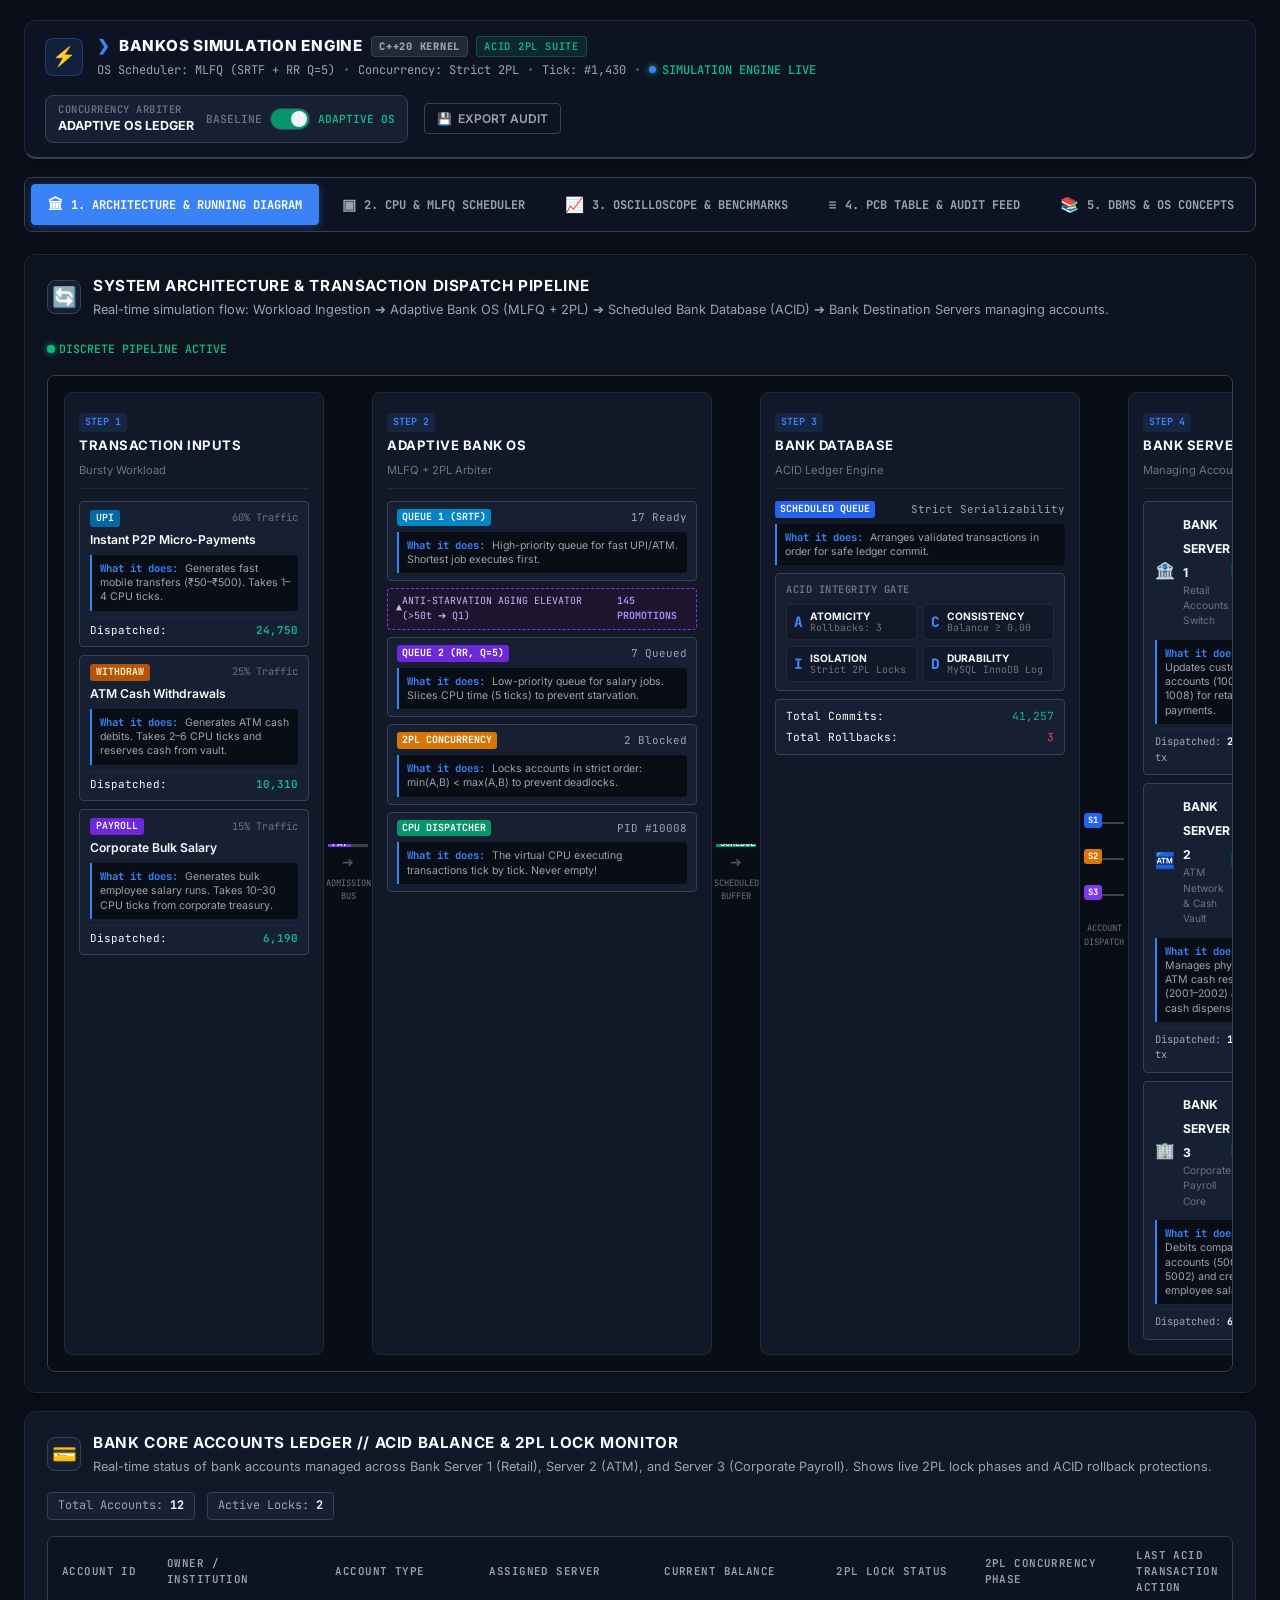
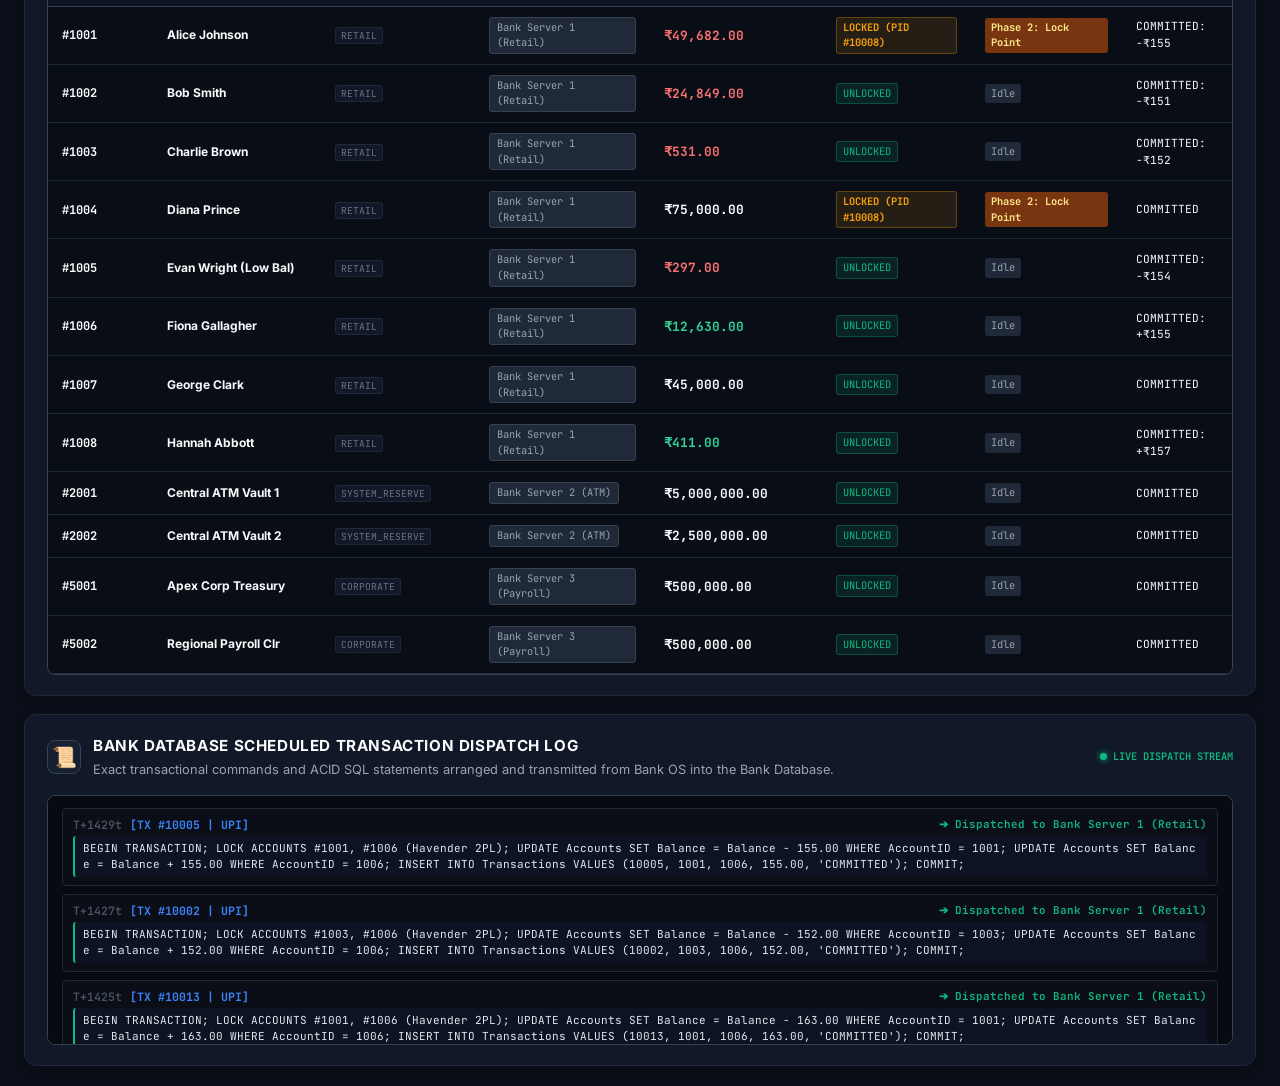
==== commit ffc04f85: "feat: 5-table relational schema with sender-receiver SQL JOINs and faculty inspector" ====
--- a/web/index.html
+++ b/web/index.html
@@ -89,6 +89,10 @@
             <button class="nav-tab-btn" data-tab="page-concepts">
                 <span class="nav-icon">📚</span>
                 <span class="nav-label">5. DBMS &amp; OS CONCEPTS</span>
+            </button>
+            <button class="nav-tab-btn" data-tab="page-database">
+                <span class="nav-icon">🗄</span>
+                <span class="nav-label">6. MYSQL DATABASE &amp; SQL JOINS</span>
             </button>
         </nav>
 
@@ -980,6 +984,219 @@
                 </div>
             </section>
         </main>
+
+        <!-- ====================================================================
+             PAGE 6: MYSQL DATABASE & SQL JOINS (For Faculty Demonstration)
+             ==================================================================== -->
+        <main class="page-view" id="page-database">
+            <!-- 1. Database Connection & Engine Status -->
+            <section class="card-panel">
+                <div class="card-header">
+                    <div class="header-title">
+                        <span class="card-icon">🗄️</span>
+                        <div>
+                            <h2>RELATIONAL DATABASE MANAGEMENT SYSTEM (DBMS)</h2>
+                            <span class="subtitle">MySQL 8.4 InnoDB Storage Engine &bull; 5 Relational Tables &bull; Multi-Table SQL JOINs</span>
+                        </div>
+                    </div>
+                    <div class="header-actions">
+                        <span class="badge" id="dbEngineBadge">INSPECTING ENGINE</span>
+                    </div>
+                </div>
+
+                <div class="simple-expl-box" style="margin-bottom: 1.2rem;">
+                    <span class="expl-tag">Faculty Explanation:</span> BankOS implements a production-grade 5-table Relational Schema (3NF Normalized). Transaction processing threads lock accounts via Two-Phase Locking, enforce Foreign Key constraints between Senders & Receivers, and commit or rollback atomically with full persistence.
+                </div>
+
+                <!-- Database Connect Configuration Bar -->
+                <div class="db-connect-box">
+                    <div class="db-conn-inputs">
+                        <div class="db-input-group">
+                            <label>HOST</label>
+                            <input type="text" id="dbHost" value="127.0.0.1" placeholder="127.0.0.1">
+                        </div>
+                        <div class="db-input-group">
+                            <label>X-PORT</label>
+                            <input type="number" id="dbPort" value="33060" placeholder="33060">
+                        </div>
+                        <div class="db-input-group">
+                            <label>USER</label>
+                            <input type="text" id="dbUser" value="root" placeholder="root">
+                        </div>
+                        <div class="db-input-group">
+                            <label>PASSWORD</label>
+                            <input type="password" id="dbPassword" placeholder="Enter MySQL Password">
+                        </div>
+                        <div class="db-input-group">
+                            <label>DATABASE</label>
+                            <input type="text" id="dbDatabase" value="bank_db" placeholder="bank_db">
+                        </div>
+                    </div>
+                    <button class="btn btn-primary" id="btnConnectDb">
+                        <span class="btn-icon">⚡</span>
+                        <span>CONNECT MYSQL</span>
+                    </button>
+                </div>
+            </section>
+
+            <!-- 2. The 5 Relational Tables Grid -->
+            <section class="db-tables-grid">
+                <!-- Table 1: Customers -->
+                <div class="db-table-card">
+                    <div class="db-card-header">
+                        <span class="table-tag">TABLE 1</span>
+                        <h4>Customers (KYC &amp; Identity)</h4>
+                    </div>
+                    <p class="db-card-desc">Stores verified client identities. 1:N relationship with Accounts.</p>
+                    <div class="db-schema-cols">
+                        <code>CustomerID (PK)</code>, <code>FullName</code>, <code>Email</code>, <code>Phone</code>, <code>CustomerType</code>, <code>Status</code>
+                    </div>
+                    <div class="db-card-stats">
+                        <span>Records: <strong id="cntCustomers">10 Verified</strong></span>
+                        <span class="tag-retail">RETAIL &amp; CORP</span>
+                    </div>
+                </div>
+
+                <!-- Table 2: BankBranches -->
+                <div class="db-table-card">
+                    <div class="db-card-header">
+                        <span class="table-tag">TABLE 2</span>
+                        <h4>BankBranches (Routing Hubs)</h4>
+                    </div>
+                    <p class="db-card-desc">Bank branches, IFSC codes, and liquidity reserve vaults.</p>
+                    <div class="db-schema-cols">
+                        <code>BranchID (PK)</code>, <code>BranchName</code>, <code>IFSCCode</code>, <code>City</code>, <code>ReserveBalance</code>
+                    </div>
+                    <div class="db-card-stats">
+                        <span>Records: <strong id="cntBranches">3 Hubs</strong></span>
+                        <span class="tag-atm">IFSC ROUTED</span>
+                    </div>
+                </div>
+
+                <!-- Table 3: Accounts -->
+                <div class="db-table-card">
+                    <div class="db-card-header">
+                        <span class="table-tag">TABLE 3</span>
+                        <h4>Accounts (Financial Ledgers)</h4>
+                    </div>
+                    <p class="db-card-desc">Holds account balances with <code>CHECK (Balance >= 0.00)</code> integrity.</p>
+                    <div class="db-schema-cols">
+                        <code>AccountID (PK)</code>, <code>CustomerID (FK)</code>, <code>BranchID (FK)</code>, <code>AccountType</code>, <code>Balance</code>
+                    </div>
+                    <div class="db-card-stats">
+                        <span>Accounts: <strong id="cntAccounts">12 Active</strong></span>
+                        <span class="tag-corp">2PL PROTECTED</span>
+                    </div>
+                </div>
+
+                <!-- Table 4: Transactions -->
+                <div class="db-table-card">
+                    <div class="db-card-header">
+                        <span class="table-tag">TABLE 4</span>
+                        <h4>Transactions (Audit Ledger)</h4>
+                    </div>
+                    <p class="db-card-desc">Immutable transaction history linking Sender and Receiver accounts.</p>
+                    <div class="db-schema-cols">
+                        <code>TxID (PK)</code>, <code>FromAccount (FK)</code>, <code>ToAccount (FK)</code>, <code>Amount</code>, <code>Status</code>
+                    </div>
+                    <div class="db-card-stats">
+                        <span>Executed: <strong id="cntTransactions">0 Committed</strong></span>
+                        <span class="tag-upi">ACID ATOMIC</span>
+                    </div>
+                </div>
+
+                <!-- Table 5: AuditLogs -->
+                <div class="db-table-card">
+                    <div class="db-card-header">
+                        <span class="table-tag">TABLE 5</span>
+                        <h4>AuditLogs (Security Telemetry)</h4>
+                    </div>
+                    <p class="db-card-desc">Records deadlock denials, insufficient fund rollbacks, and rate limit events.</p>
+                    <div class="db-schema-cols">
+                        <code>LogID (PK)</code>, <code>TxID</code>, <code>AccountID (FK)</code>, <code>EventType</code>, <code>Severity</code>, <code>Description</code>
+                    </div>
+                    <div class="db-card-stats">
+                        <span>Events: <strong id="cntAuditLogs">3 Logged</strong></span>
+                        <span class="tag-salary">COMPLIANCE</span>
+                    </div>
+                </div>
+            </section>
+
+            <!-- 3. Faculty SQL JOIN Showcase -->
+            <section class="card-panel">
+                <div class="card-header">
+                    <div class="header-title">
+                        <span class="card-icon">⚡</span>
+                        <div>
+                            <h2>LIVE MULTI-TABLE SQL JOIN VIEWER</h2>
+                            <span class="subtitle">Query: <code>Transactions</code> ⨝ <code>Accounts</code> ⨝ <code>Customers</code> ⨝ <code>BankBranches</code></span>
+                        </div>
+                    </div>
+                    <div class="header-actions">
+                        <button class="btn btn-outline" id="btnRefreshJoin">
+                            <span class="btn-icon">↻</span>
+                            <span>EXECUTE JOIN QUERY</span>
+                        </button>
+                    </div>
+                </div>
+
+                <div class="simple-expl-box">
+                    <span class="expl-tag">Relational Algebra / SQL JOIN:</span> The query below demonstrates an <code>INNER JOIN</code> linking raw Transaction IDs with both the Sender Customer Name &amp; Account and Receiver Customer Name &amp; Account across 4 relational tables, proving 3NF database normalization.
+                </div>
+
+                <!-- Raw SQL Query Code Box -->
+                <div class="sql-code-box">
+                    <div class="sql-code-header">
+                        <span>SQL QUERY SCRIPT (INNER JOIN &amp; LEFT JOIN)</span>
+                        <span class="badge" id="joinLatencyBadge">LATENCY: 0.8ms</span>
+                    </div>
+                    <pre><code class="sql-code">SELECT 
+    t.TxID,
+    t.Amount,
+    t.Status AS TransactionStatus,
+    sender_cust.FullName AS SenderCustomer,
+    t.FromAccount AS SenderAccount,
+    receiver_cust.FullName AS ReceiverCustomer,
+    t.ToAccount AS ReceiverAccount,
+    branch.BranchName AS SenderBranch,
+    t.CreatedAt AS ExecutionTimestamp
+FROM Transactions t
+INNER JOIN Accounts sender_acc   ON t.FromAccount = sender_acc.AccountID
+INNER JOIN Customers sender_cust ON sender_acc.CustomerID = sender_cust.CustomerID
+LEFT  JOIN BankBranches branch   ON sender_acc.BranchID = branch.BranchID
+INNER JOIN Accounts receiver_acc ON t.ToAccount = receiver_acc.AccountID
+INNER JOIN Customers receiver_cust ON receiver_acc.CustomerID = receiver_cust.CustomerID
+ORDER BY t.TxID DESC LIMIT 25;</code></pre>
+                </div>
+
+                <!-- Joined Table Output -->
+                <div class="table-container" style="max-height: 480px; overflow-y: auto;">
+                    <table class="pcb-table" id="dbJoinTable">
+                        <thead>
+                            <tr>
+                                <th>TX ID</th>
+                                <th>SENDER CUSTOMER</th>
+                                <th>SENDER ACC</th>
+                                <th>RECEIVER CUSTOMER</th>
+                                <th>RECEIVER ACC</th>
+                                <th>SENDER BRANCH</th>
+                                <th>AMOUNT</th>
+                                <th>TYPE</th>
+                                <th>ACID STATUS</th>
+                                <th>TIMESTAMP</th>
+                            </tr>
+                        </thead>
+                        <tbody id="dbJoinTableBody">
+                            <tr>
+                                <td colspan="10" style="text-align: center; color: var(--text-dim); padding: 2rem;">
+                                    Click "EXECUTE JOIN QUERY" or run simulation to populate joined database records...
+                                </td>
+                            </tr>
+                        </tbody>
+                    </table>
+                </div>
+            </section>
+        </main>
     </div>
 
     <!-- Deep PCB Inspector Modal -->
--- a/web/styles.css
+++ b/web/styles.css
@@ -2121,3 +2121,170 @@
     border-color: var(--crimson-primary);
     box-shadow: 0 2px 8px rgba(239, 68, 68, 0.3);
 }
+
+/* ============================================================================
+   PAGE 6: Database & Multi-Table SQL Joins
+   ============================================================================ */
+.db-connect-box {
+    display: flex;
+    align-items: flex-end;
+    justify-content: space-between;
+    gap: 16px;
+    background: #090e18;
+    border: 1px solid var(--border-card);
+    border-radius: var(--radius-md);
+    padding: 14px 18px;
+    flex-wrap: wrap;
+}
+
+.db-conn-inputs {
+    display: flex;
+    align-items: center;
+    gap: 12px;
+    flex-wrap: wrap;
+    flex: 1;
+}
+
+.db-input-group {
+    display: flex;
+    flex-direction: column;
+    gap: 4px;
+}
+
+.db-input-group label {
+    font-size: 0.62rem;
+    font-family: var(--font-mono);
+    color: var(--text-muted);
+    font-weight: 700;
+    letter-spacing: 0.05em;
+}
+
+.db-input-group input {
+    background: #111827;
+    border: 1px solid #1f2937;
+    border-radius: 4px;
+    color: #e5e7eb;
+    padding: 7px 10px;
+    font-family: var(--font-mono);
+    font-size: 0.75rem;
+    min-width: 110px;
+    outline: none;
+    transition: border-color 0.15s ease;
+}
+
+.db-input-group input:focus {
+    border-color: var(--blue-primary);
+}
+
+.db-tables-grid {
+    display: grid;
+    grid-template-columns: repeat(auto-fit, minmax(240px, 1fr));
+    gap: 14px;
+    margin-bottom: 20px;
+}
+
+.db-table-card {
+    background: var(--bg-card);
+    border: 1px solid var(--border-card);
+    border-radius: var(--radius-md);
+    padding: 16px;
+    display: flex;
+    flex-direction: column;
+    gap: 8px;
+    transition: transform 0.15s ease, border-color 0.15s ease;
+}
+
+.db-table-card:hover {
+    border-color: #3b82f6;
+    transform: translateY(-2px);
+}
+
+.db-card-header {
+    display: flex;
+    align-items: center;
+    gap: 8px;
+}
+
+.table-tag {
+    font-size: 0.58rem;
+    font-family: var(--font-mono);
+    font-weight: 700;
+    padding: 2px 5px;
+    border-radius: 3px;
+    background: #1e293b;
+    color: #93c5fd;
+    border: 1px solid #334155;
+}
+
+.db-table-card h4 {
+    margin: 0;
+    font-size: 0.88rem;
+    color: #f3f4f6;
+    font-weight: 600;
+}
+
+.db-card-desc {
+    margin: 0;
+    font-size: 0.72rem;
+    color: var(--text-secondary);
+    line-height: 1.35;
+}
+
+.db-schema-cols {
+    background: #090e18;
+    border: 1px solid #1e293b;
+    border-radius: 4px;
+    padding: 6px 8px;
+    font-size: 0.65rem;
+    font-family: var(--font-mono);
+    color: #94a3b8;
+    word-break: break-word;
+}
+
+.db-schema-cols code {
+    color: #38bdf8;
+}
+
+.db-card-stats {
+    display: flex;
+    justify-content: space-between;
+    align-items: center;
+    margin-top: auto;
+    font-size: 0.7rem;
+    font-family: var(--font-mono);
+    color: var(--text-dim);
+}
+
+.sql-code-box {
+    background: #080d16;
+    border: 1px solid #1e293b;
+    border-radius: var(--radius-md);
+    margin-bottom: 16px;
+    overflow: hidden;
+}
+
+.sql-code-header {
+    background: #0f172a;
+    border-bottom: 1px solid #1e293b;
+    padding: 8px 14px;
+    display: flex;
+    justify-content: space-between;
+    align-items: center;
+    font-size: 0.68rem;
+    font-family: var(--font-mono);
+    color: #94a3b8;
+    font-weight: 700;
+}
+
+.sql-code-box pre {
+    margin: 0;
+    padding: 12px 14px;
+    overflow-x: auto;
+}
+
+.sql-code {
+    font-family: var(--font-mono);
+    font-size: 0.74rem;
+    color: #38bdf8;
+    line-height: 1.45;
+}
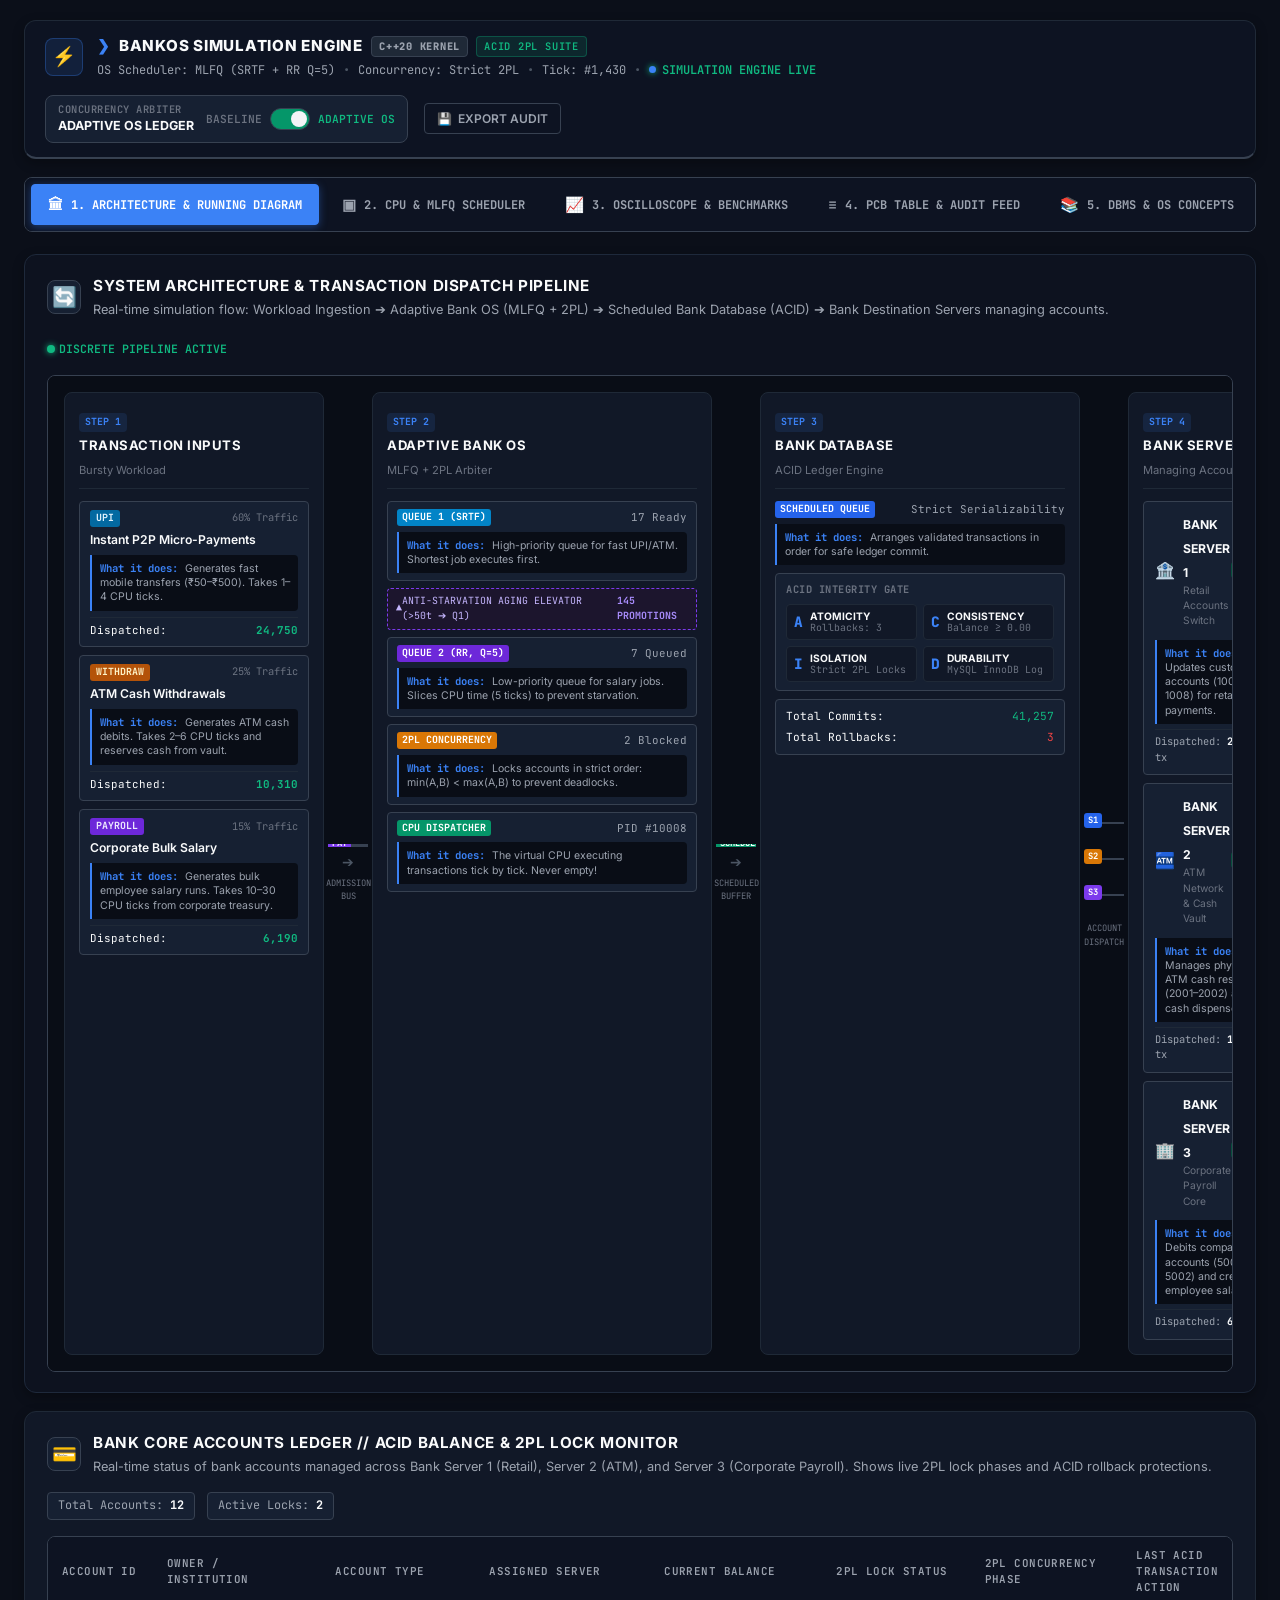
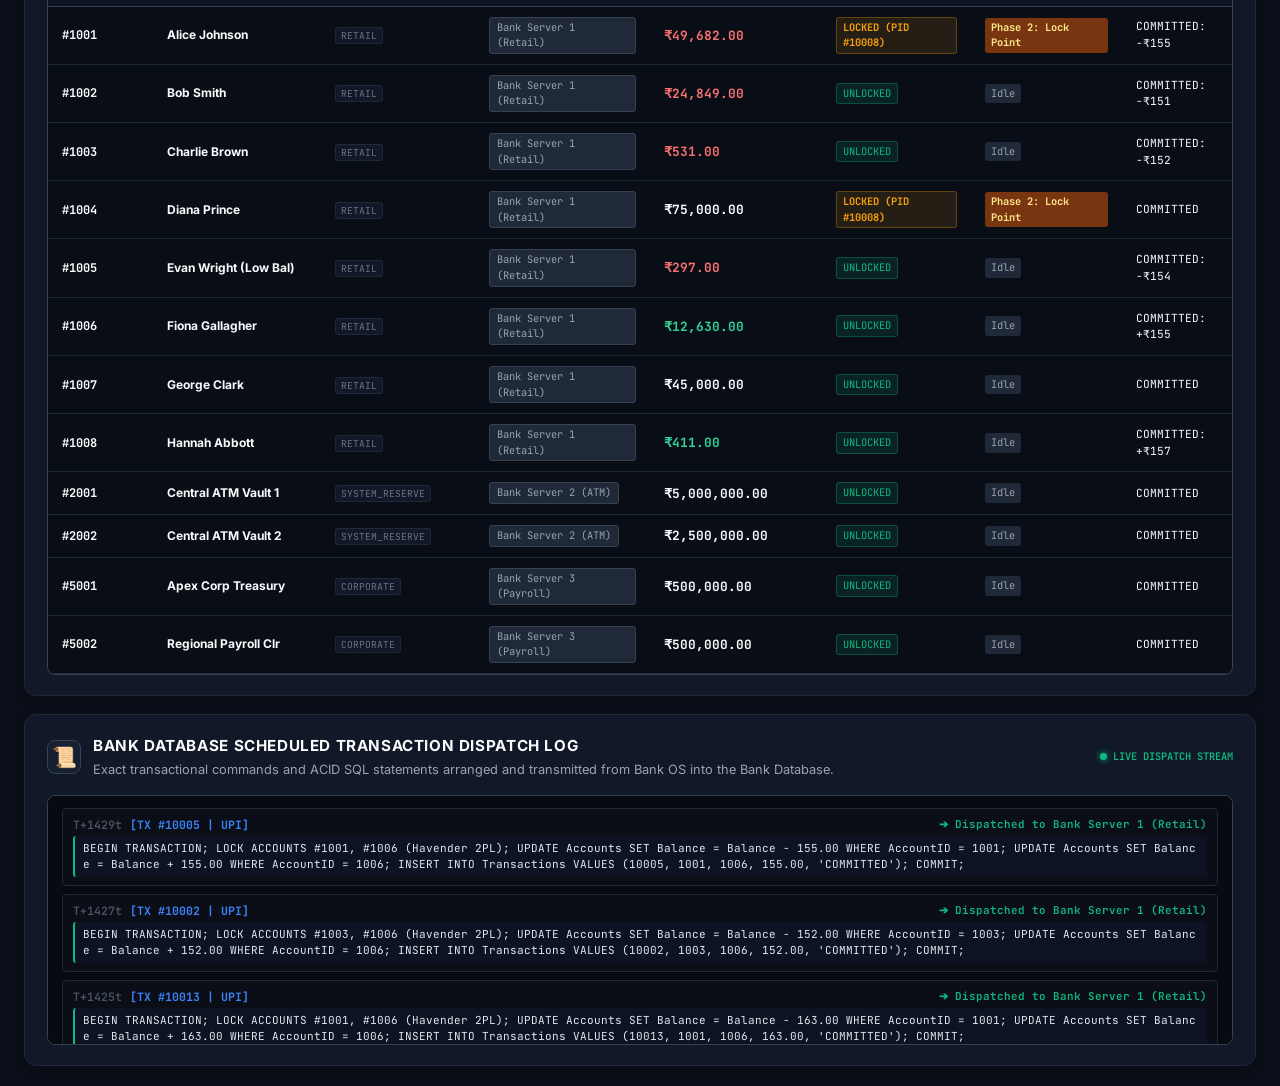
==== commit 6fe02e80: "feat: persist audit export directly to database tables AuditExports and StateTransitionAudits" ====
--- a/web/index.html
+++ b/web/index.html
@@ -1196,6 +1196,53 @@
                     </table>
                 </div>
             </section>
+
+            <!-- 4. Exported Audit Snapshots in Database -->
+            <section class="card-panel" style="margin-top: 1.5rem;">
+                <div class="card-header">
+                    <div class="header-title">
+                        <span class="card-icon">💾</span>
+                        <div>
+                            <h2>DATABASE PERSISTENT AUDIT EXPORTS</h2>
+                            <span class="subtitle">Tables: <code>AuditExports</code> (Snapshots) &bull; <code>StateTransitionAudits</code> (Transition Events)</span>
+                        </div>
+                    </div>
+                    <div class="header-actions">
+                        <button class="btn btn-outline" id="btnRefreshExports">
+                            <span class="btn-icon">↻</span>
+                            <span>REFRESH EXPORTS</span>
+                        </button>
+                    </div>
+                </div>
+
+                <div class="simple-expl-box">
+                    <span class="expl-tag">Database Persistence:</span> Whenever you click <strong>EXPORT AUDIT</strong> (top right), the entire state transition audit trail is permanently written to the MySQL tables <code>AuditExports</code> and <code>StateTransitionAudits</code>. You can query these directly via SQL or inspect them in the table below.
+                </div>
+
+                <div class="table-container" style="max-height: 300px; overflow-y: auto;">
+                    <table class="pcb-table" id="dbExportsTable">
+                        <thead>
+                            <tr>
+                                <th>EXPORT ID</th>
+                                <th>EXPORT TIMESTAMP</th>
+                                <th>TRANSITIONS SAVED</th>
+                                <th>COMMITS</th>
+                                <th>ROLLBACKS</th>
+                                <th>DEADLOCKS PREVENTED</th>
+                                <th>STATUS</th>
+                                <th>SUMMARY</th>
+                            </tr>
+                        </thead>
+                        <tbody id="dbExportsTableBody">
+                            <tr>
+                                <td colspan="8" style="text-align: center; color: var(--text-dim); padding: 2rem;">
+                                    Click "EXPORT AUDIT" (top right) to save the current audit snapshot directly into the database!
+                                </td>
+                            </tr>
+                        </tbody>
+                    </table>
+                </div>
+            </section>
         </main>
     </div>
 
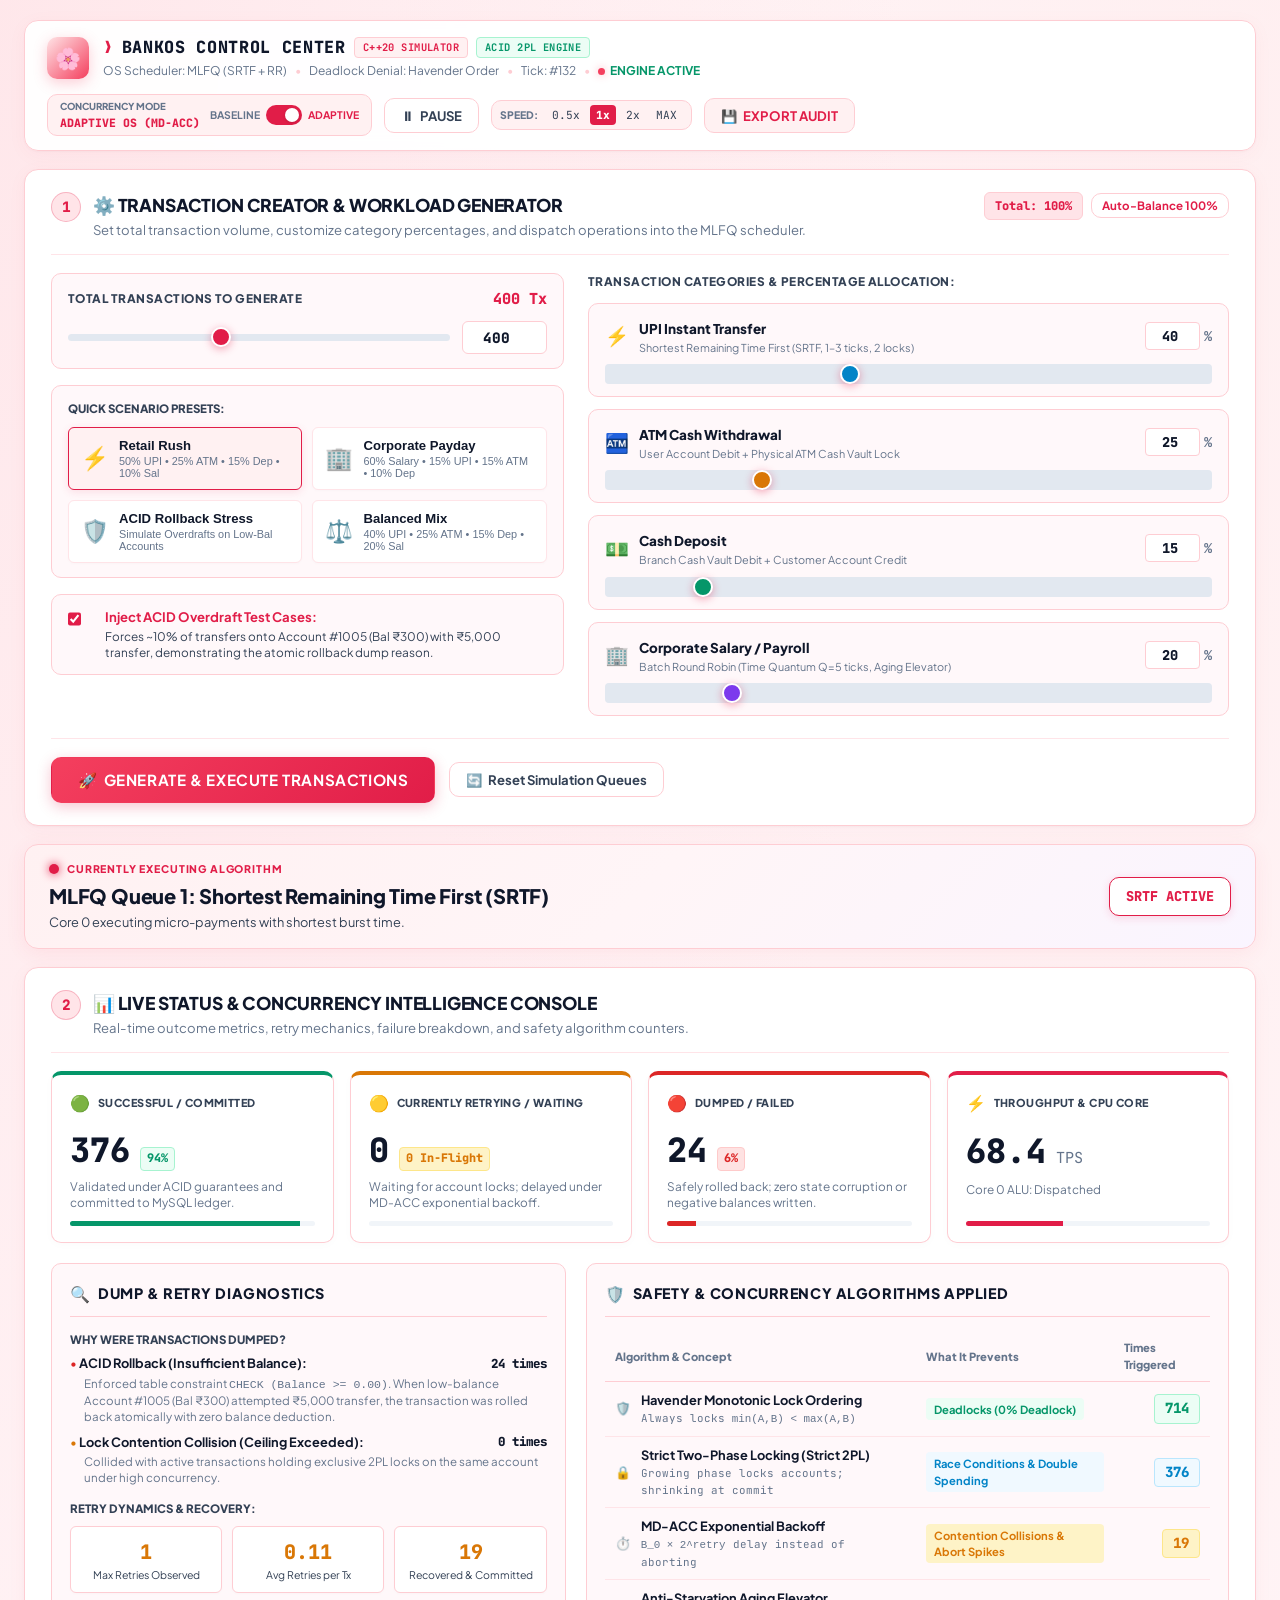
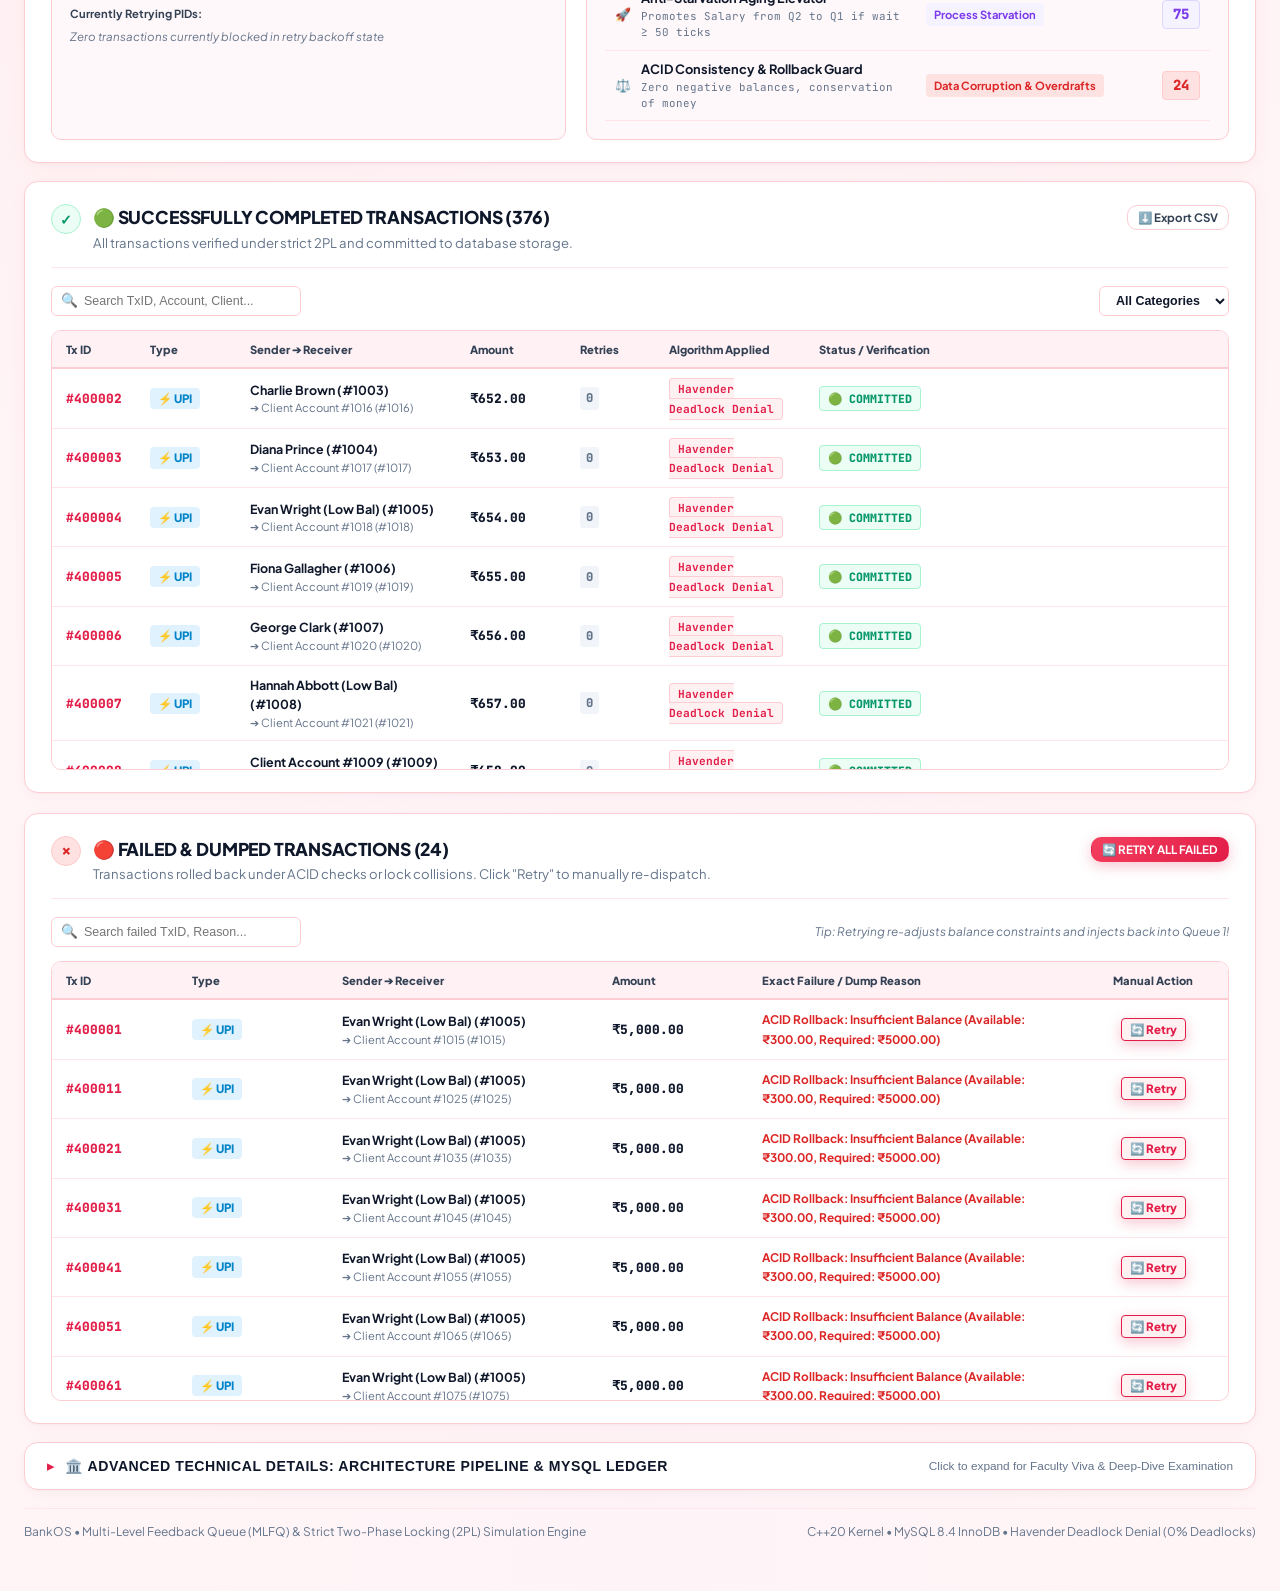
==== commit a9c8d4a5: "feat(ui): add dual completed/failed tables, manual retry, active algorithm banner, 400tx fix, and so" ====
--- a/web/index.html
+++ b/web/index.html
@@ -4,37 +4,37 @@
     <meta charset="UTF-8">
     <meta name="viewport" content="width=device-width, initial-scale=1.0">
     <title>BankOS // Banking Transaction OS &amp; DBMS Simulation Engine</title>
-    <meta name="description" content="BankOS: Discrete-event C++20 simulation engine modeling banking transactions as OS processes with Multi-Level Feedback Queue (MLFQ) scheduling, Two-Phase Locking (2PL) concurrency control, and ACID transactional database management.">
+    <meta name="description" content="BankOS: Simplified Control Center. Custom Transaction Creator, Live Status, Dual Completed &amp; Failed Tables with Manual Retry, and Active Algorithm Showcase.">
     <link rel="preconnect" href="https://fonts.googleapis.com">
     <link rel="preconnect" href="https://fonts.gstatic.com" crossorigin>
-    <link href="https://fonts.googleapis.com/css2?family=JetBrains+Mono:ital,wght@0,300;0,400;0,500;0,600;0,700;1,400&family=Inter:wght@300;400;500;600;700;800&display=swap" rel="stylesheet">
+    <link href="https://fonts.googleapis.com/css2?family=JetBrains+Mono:ital,wght@0,300;0,400;0,500;0,600;0,700;1,400&family=Plus+Jakarta+Sans:wght@300;400;500;600;700;800&display=swap" rel="stylesheet">
     <link rel="stylesheet" href="styles.css">
 </head>
-<body class="system-theme">
-    <!-- Notification Toast for Benchmark Scenario Clicks -->
+<body class="system-theme-light">
+    <!-- Notification Toast for User Actions -->
     <div class="toast-notification" id="toastNotification" style="display: none;">
-        <span class="toast-icon" id="toastIcon">⚡</span>
-        <span class="toast-text" id="toastText">Scenario Injected Successfully</span>
+        <span class="toast-icon" id="toastIcon">🌸</span>
+        <span class="toast-text" id="toastText">Action Executed Successfully</span>
     </div>
 
     <div class="system-container">
-        <!-- 1. Top Engineering Header Bar -->
+        <!-- 1. Streamlined Soft Pink & White Header -->
         <header class="system-header card-panel">
             <div class="header-left">
                 <div class="brand-group">
                     <div class="system-logo">
-                        <span class="logo-symbol">⚡</span>
+                        <span class="logo-symbol">🌸</span>
                     </div>
                     <div>
                         <div class="brand-title">
-                            <span class="prompt-arrow">❯</span> BANKOS SIMULATION ENGINE
-                            <span class="kernel-badge">C++20 KERNEL</span>
-                            <span class="mode-badge" id="demoTag">ACID 2PL SUITE</span>
+                            <span class="prompt-arrow">❯</span> BANKOS CONTROL CENTER
+                            <span class="kernel-badge">C++20 SIMULATOR</span>
+                            <span class="mode-badge" id="demoTag">ACID 2PL ENGINE</span>
                         </div>
                         <div class="brand-meta">
-                            <span>OS Scheduler: MLFQ (SRTF + RR Q=5)</span>
+                            <span>OS Scheduler: MLFQ (SRTF + RR)</span>
                             <span class="meta-dot">&bull;</span>
-                            <span>Concurrency: Strict 2PL</span>
+                            <span>Deadlock Denial: Havender Order</span>
                             <span class="meta-dot">&bull;</span>
                             <span id="headerClock">Tick: #0</span>
                             <span class="meta-dot">&bull;</span>
@@ -45,11 +45,11 @@
             </div>
 
             <div class="header-right">
-                <!-- Comparison Mode Toggle (Baseline 2PL/OCC vs Adaptive BankOS MD-ACC) -->
+                <!-- Concurrency Mode Switch -->
                 <div class="concurrency-toggle-card" title="Toggle between Baseline (Direct DB collisions) and Adaptive BankOS Ledger (MD-ACC Exponential Backoff)">
                     <div class="toggle-labels">
-                        <span class="toggle-eyebrow">CONCURRENCY ARBITER</span>
-                        <span class="toggle-status-name" id="currentModeLabel">ADAPTIVE OS LEDGER</span>
+                        <span class="toggle-eyebrow">CONCURRENCY MODE</span>
+                        <span class="toggle-status-name" id="currentModeLabel">ADAPTIVE OS (MD-ACC)</span>
                     </div>
                     <div class="toggle-switch-wrapper">
                         <span class="toggle-side-label" id="lblStandard">BASELINE</span>
@@ -57,1139 +57,535 @@
                             <input type="checkbox" id="comparisonModeToggle" checked>
                             <span class="slider round"></span>
                         </label>
-                        <span class="toggle-side-label active" id="lblAdaptive">ADAPTIVE OS</span>
-                    </div>
-                </div>
-
-                <button class="btn btn-outline" id="btnExportJson" title="Export audit snapshot to state_transitions.json">
+                        <span class="toggle-side-label active" id="lblAdaptive">ADAPTIVE</span>
+                    </div>
+                </div>
+
+                <!-- Simulation Pause/Resume -->
+                <button class="btn btn-outline" id="btnPauseResume" title="Pause or Resume simulation clock">
+                    <span class="btn-icon" id="pauseResumeIcon">⏸</span>
+                    <span id="pauseResumeText">PAUSE</span>
+                </button>
+
+                <!-- Speed Control -->
+                <div class="speed-control-group">
+                    <span class="speed-label">SPEED:</span>
+                    <button class="speed-btn" data-delay="160000">0.5x</button>
+                    <button class="speed-btn active" data-delay="80000">1x</button>
+                    <button class="speed-btn" data-delay="30000">2x</button>
+                    <button class="speed-btn" data-delay="5000">MAX</button>
+                </div>
+
+                <!-- Export Snapshot -->
+                <button class="btn btn-pink-outline" id="btnExportJson" title="Export audit snapshot to JSON &amp; MySQL Database">
                     <span class="btn-icon">💾</span>
                     <span>EXPORT AUDIT</span>
                 </button>
             </div>
         </header>
 
-        <!-- 2. Primary Multi-Page / Tab Navigation Bar -->
-        <nav class="system-nav-bar">
-            <button class="nav-tab-btn active" data-tab="page-architecture">
-                <span class="nav-icon">🏛</span>
-                <span class="nav-label">1. ARCHITECTURE &amp; RUNNING DIAGRAM</span>
-            </button>
-            <button class="nav-tab-btn" data-tab="page-cpu-mlfq">
-                <span class="nav-icon">▣</span>
-                <span class="nav-label">2. CPU &amp; MLFQ SCHEDULER</span>
-            </button>
-            <button class="nav-tab-btn" data-tab="page-oscilloscope">
-                <span class="nav-icon">📈</span>
-                <span class="nav-label">3. OSCILLOSCOPE &amp; BENCHMARKS</span>
-            </button>
-            <button class="nav-tab-btn" data-tab="page-pcb-table">
-                <span class="nav-icon">≡</span>
-                <span class="nav-label">4. PCB TABLE &amp; AUDIT FEED</span>
-            </button>
-            <button class="nav-tab-btn" data-tab="page-concepts">
-                <span class="nav-icon">📚</span>
-                <span class="nav-label">5. DBMS &amp; OS CONCEPTS</span>
-            </button>
-            <button class="nav-tab-btn" data-tab="page-database">
-                <span class="nav-icon">🗄</span>
-                <span class="nav-label">6. MYSQL DATABASE &amp; SQL JOINS</span>
-            </button>
-        </nav>
-
         <!-- ====================================================================
-             PAGE 1: ARCHITECTURE & RUNNING DIAGRAM (From User Sketch)
+             SECTION 1: TRANSACTION CREATOR & BATCH GENERATOR
              ==================================================================== -->
-        <main class="page-view active" id="page-architecture">
-            <!-- Running Architecture Diagram -->
-            <section class="card-panel running-diagram-section">
+        <section class="section-card card-panel creator-section" id="section-creator">
+            <div class="section-header">
+                <div class="section-title-wrap">
+                    <span class="section-number">1</span>
+                    <div>
+                        <h2 class="section-title">⚙️ TRANSACTION CREATOR &amp; WORKLOAD GENERATOR</h2>
+                        <p class="section-subtitle">Set total transaction volume, customize category percentages, and dispatch operations into the MLFQ scheduler.</p>
+                    </div>
+                </div>
+                <div class="section-header-badges">
+                    <span class="badge badge-rose" id="pctSumBadge">Total: 100%</span>
+                    <button class="btn btn-sm btn-ghost" id="btnNormalizePct" title="Automatically re-balance percentages to sum to 100%">Auto-Balance 100%</button>
+                </div>
+            </div>
+
+            <div class="creator-grid">
+                <!-- Left: Volume & Presets -->
+                <div class="creator-left-box">
+                    <div class="input-card">
+                        <div class="input-header">
+                            <label for="totalTxInput" class="input-label">TOTAL TRANSACTIONS TO GENERATE</label>
+                            <span class="input-val-badge" id="totalTxDisplay">400 Tx</span>
+                        </div>
+                        <div class="range-with-number">
+                            <input type="range" id="totalTxSlider" min="10" max="1000" step="10" value="400" class="styled-range">
+                            <input type="number" id="totalTxInput" min="5" max="2000" value="400" class="styled-number-input">
+                        </div>
+                    </div>
+
+                    <!-- Quick Preset Buttons -->
+                    <div class="presets-group">
+                        <span class="presets-title">QUICK SCENARIO PRESETS:</span>
+                        <div class="presets-grid">
+                            <button class="preset-card active" id="presetRetailRush" type="button">
+                                <div class="preset-icon">⚡</div>
+                                <div class="preset-info">
+                                    <div class="preset-name">Retail Rush</div>
+                                    <div class="preset-desc">50% UPI &bull; 25% ATM &bull; 15% Dep &bull; 10% Sal</div>
+                                </div>
+                            </button>
+                            <button class="preset-card" id="presetCorporatePayday" type="button">
+                                <div class="preset-icon">🏢</div>
+                                <div class="preset-info">
+                                    <div class="preset-name">Corporate Payday</div>
+                                    <div class="preset-desc">60% Salary &bull; 15% UPI &bull; 15% ATM &bull; 10% Dep</div>
+                                </div>
+                            </button>
+                            <button class="preset-card" id="presetStressConflict" type="button">
+                                <div class="preset-icon">🛡️</div>
+                                <div class="preset-info">
+                                    <div class="preset-name">ACID Rollback Stress</div>
+                                    <div class="preset-desc">Simulate Overdrafts on Low-Bal Accounts</div>
+                                </div>
+                            </button>
+                            <button class="preset-card" id="presetBalancedMix" type="button">
+                                <div class="preset-icon">⚖️</div>
+                                <div class="preset-info">
+                                    <div class="preset-name">Balanced Mix</div>
+                                    <div class="preset-desc">40% UPI &bull; 25% ATM &bull; 15% Dep &bull; 20% Sal</div>
+                                </div>
+                            </button>
+                        </div>
+                    </div>
+
+                    <!-- ACID Rollback Toggle -->
+                    <div class="checkbox-control">
+                        <label class="custom-checkbox-label">
+                            <input type="checkbox" id="chkIncludeOverdraft" checked>
+                            <span class="checkmark"></span>
+                            <span class="chk-text">
+                                <strong>Inject ACID Overdraft Test Cases:</strong>
+                                <span class="chk-subtext">Forces ~10% of transfers onto Account #1005 (Bal ₹300) with ₹5,000 transfer, demonstrating the atomic rollback dump reason.</span>
+                            </span>
+                        </label>
+                    </div>
+                </div>
+
+                <!-- Right: Category Percentage Sliders -->
+                <div class="creator-right-box">
+                    <span class="categories-header-label">TRANSACTION CATEGORIES &amp; PERCENTAGE ALLOCATION:</span>
+                    
+                    <div class="category-slider-card" data-cat="upi">
+                        <div class="cat-header">
+                            <div class="cat-title">
+                                <span class="cat-icon cat-upi">⚡</span>
+                                <div>
+                                    <span class="cat-name">UPI Instant Transfer</span>
+                                    <span class="cat-meta">Shortest Remaining Time First (SRTF, 1–3 ticks, 2 locks)</span>
+                                </div>
+                            </div>
+                            <div class="cat-value-wrap">
+                                <input type="number" id="numUpiPct" class="cat-num-input" min="0" max="100" value="40">
+                                <span class="pct-symbol">%</span>
+                            </div>
+                        </div>
+                        <input type="range" id="sliderUpiPct" class="styled-range range-upi" min="0" max="100" value="40">
+                    </div>
+
+                    <div class="category-slider-card" data-cat="atm">
+                        <div class="cat-header">
+                            <div class="cat-title">
+                                <span class="cat-icon cat-atm">🏧</span>
+                                <div>
+                                    <span class="cat-name">ATM Cash Withdrawal</span>
+                                    <span class="cat-meta">User Account Debit + Physical ATM Cash Vault Lock</span>
+                                </div>
+                            </div>
+                            <div class="cat-value-wrap">
+                                <input type="number" id="numAtmPct" class="cat-num-input" min="0" max="100" value="25">
+                                <span class="pct-symbol">%</span>
+                            </div>
+                        </div>
+                        <input type="range" id="sliderAtmPct" class="styled-range range-atm" min="0" max="100" value="25">
+                    </div>
+
+                    <div class="category-slider-card" data-cat="deposit">
+                        <div class="cat-header">
+                            <div class="cat-title">
+                                <span class="cat-icon cat-dep">💵</span>
+                                <div>
+                                    <span class="cat-name">Cash Deposit</span>
+                                    <span class="cat-meta">Branch Cash Vault Debit + Customer Account Credit</span>
+                                </div>
+                            </div>
+                            <div class="cat-value-wrap">
+                                <input type="number" id="numDepositPct" class="cat-num-input" min="0" max="100" value="15">
+                                <span class="pct-symbol">%</span>
+                            </div>
+                        </div>
+                        <input type="range" id="sliderDepositPct" class="styled-range range-dep" min="0" max="100" value="15">
+                    </div>
+
+                    <div class="category-slider-card" data-cat="salary">
+                        <div class="cat-header">
+                            <div class="cat-title">
+                                <span class="cat-icon cat-sal">🏢</span>
+                                <div>
+                                    <span class="cat-name">Corporate Salary / Payroll</span>
+                                    <span class="cat-meta">Batch Round Robin (Time Quantum Q=5 ticks, Aging Elevator)</span>
+                                </div>
+                            </div>
+                            <div class="cat-value-wrap">
+                                <input type="number" id="numSalaryPct" class="cat-num-input" min="0" max="100" value="20">
+                                <span class="pct-symbol">%</span>
+                            </div>
+                        </div>
+                        <input type="range" id="sliderSalaryPct" class="styled-range range-sal" min="0" max="100" value="20">
+                    </div>
+                </div>
+            </div>
+
+            <!-- Execution Actions -->
+            <div class="creator-actions-bar">
+                <button class="btn btn-rose btn-large" id="btnExecuteCustomBatch">
+                    <span class="btn-icon">🚀</span>
+                    <span class="btn-large-text">GENERATE &amp; EXECUTE TRANSACTIONS</span>
+                </button>
+                <button class="btn btn-outline" id="btnResetAllSim">
+                    <span class="btn-icon">🔄</span>
+                    <span>Reset Simulation Queues</span>
+                </button>
+            </div>
+        </section>
+
+        <!-- ====================================================================
+             LIVE ACTIVE SCHEDULING ALGORITHM SHOWCASE BANNER
+             ==================================================================== -->
+        <section class="active-algorithm-banner card-panel">
+            <div class="algo-banner-left">
+                <div class="algo-beacon-wrap">
+                    <span class="pulse-beacon"></span>
+                    <span class="beacon-label">CURRENTLY EXECUTING ALGORITHM</span>
+                </div>
+                <h3 class="active-algo-name" id="liveActiveAlgoName">MLFQ Queue 1: Shortest Remaining Time First (SRTF)</h3>
+                <p class="active-algo-reason" id="liveActiveAlgoReason">
+                    Core 0 ALU is currently dispatching high-priority instant payments with shortest remaining burst time ahead of heavy batch processes.
+                </p>
+            </div>
+            <div class="algo-banner-right">
+                <div class="active-algo-badge" id="liveActiveAlgoBadge">SRTF DISPATCH</div>
+            </div>
+        </section>
+
+        <!-- ====================================================================
+             SECTION 2: LIVE STATUS & CONCURRENCY INTELLIGENCE CONSOLE
+             ==================================================================== -->
+        <section class="section-card card-panel status-section" id="section-status">
+            <div class="section-header">
+                <div class="section-title-wrap">
+                    <span class="section-number">2</span>
+                    <div>
+                        <h2 class="section-title">📊 LIVE STATUS &amp; CONCURRENCY INTELLIGENCE CONSOLE</h2>
+                        <p class="section-subtitle">Real-time outcome metrics, retry mechanics, failure breakdown, and safety algorithm counters.</p>
+                    </div>
+                </div>
+            </div>
+
+            <!-- 4 High-Level Status Metric Cards -->
+            <div class="kpi-cards-grid">
+                <!-- 1. Committed -->
+                <div class="kpi-card kpi-success">
+                    <div class="kpi-top">
+                        <span class="kpi-icon">🟢</span>
+                        <span class="kpi-label">SUCCESSFUL / COMMITTED</span>
+                    </div>
+                    <div class="kpi-value-row">
+                        <span class="kpi-main-number" id="statCommitted">0</span>
+                        <span class="kpi-sub-badge badge-green" id="statCommittedRate">0%</span>
+                    </div>
+                    <div class="kpi-desc">Validated under ACID guarantees and committed to MySQL ledger.</div>
+                    <div class="kpi-bar-track">
+                        <div class="kpi-bar-fill bar-green" id="barCommitted" style="width: 0%;"></div>
+                    </div>
+                </div>
+
+                <!-- 2. Retrying -->
+                <div class="kpi-card kpi-warning">
+                    <div class="kpi-top">
+                        <span class="kpi-icon">🟡</span>
+                        <span class="kpi-label">CURRENTLY RETRYING / WAITING</span>
+                    </div>
+                    <div class="kpi-value-row">
+                        <span class="kpi-main-number" id="statRetrying">0</span>
+                        <span class="kpi-sub-badge badge-amber" id="statRetryingAvg">0 In-Flight</span>
+                    </div>
+                    <div class="kpi-desc">Waiting for account locks; delayed under MD-ACC exponential backoff.</div>
+                    <div class="kpi-bar-track">
+                        <div class="kpi-bar-fill bar-amber" id="barRetrying" style="width: 0%;"></div>
+                    </div>
+                </div>
+
+                <!-- 3. Dumped / Aborted -->
+                <div class="kpi-card kpi-danger">
+                    <div class="kpi-top">
+                        <span class="kpi-icon">🔴</span>
+                        <span class="kpi-label">DUMPED / FAILED</span>
+                    </div>
+                    <div class="kpi-value-row">
+                        <span class="kpi-main-number" id="statDumped">0</span>
+                        <span class="kpi-sub-badge badge-red" id="statDumpedRate">0%</span>
+                    </div>
+                    <div class="kpi-desc">Safely rolled back; zero state corruption or negative balances written.</div>
+                    <div class="kpi-bar-track">
+                        <div class="kpi-bar-fill bar-red" id="barDumped" style="width: 0%;"></div>
+                    </div>
+                </div>
+
+                <!-- 4. Real-time TPS -->
+                <div class="kpi-card kpi-info">
+                    <div class="kpi-top">
+                        <span class="kpi-icon">⚡</span>
+                        <span class="kpi-label">THROUGHPUT &amp; CPU CORE</span>
+                    </div>
+                    <div class="kpi-value-row">
+                        <span class="kpi-main-number" id="statTps">0.0</span>
+                        <span class="kpi-unit">TPS</span>
+                    </div>
+                    <div class="kpi-desc" id="statCpuInfo">Core 0 Dispatcher: Idle</div>
+                    <div class="kpi-bar-track">
+                        <div class="kpi-bar-fill bar-rose" id="barTps" style="width: 40%;"></div>
+                    </div>
+                </div>
+            </div>
+
+            <!-- Deep Dive: Diagnostics & Algorithm Breakdown Grid -->
+            <div class="deep-dive-grid">
+                <!-- Box 1: Why Dumped & How Many Retries -->
+                <div class="deep-dive-card">
+                    <div class="card-subtitle-bar">
+                        <span class="card-sub-icon">🔍</span>
+                        <h3>DUMP &amp; RETRY DIAGNOSTICS</h3>
+                    </div>
+
+                    <div class="diagnostics-content">
+                        <!-- Dump Reasons Breakdown -->
+                        <div class="diag-block">
+                            <span class="diag-title">WHY WERE TRANSACTIONS DUMPED?</span>
+                            <div class="dump-reasons-list" id="dumpReasonsList">
+                                <div class="reason-row">
+                                    <div class="reason-name">
+                                        <span class="reason-bullet red">&bull;</span>
+                                        <strong>ACID Rollback (Insufficient Balance):</strong>
+                                    </div>
+                                    <div class="reason-count" id="reasonOverdraftCount">0 times</div>
+                                </div>
+                                <div class="reason-explanation">
+                                    Enforced table constraint <code>CHECK (Balance &gt;= 0.00)</code>. When low-balance Account #1005 (Bal ₹300) attempted ₹5,000 transfer, the transaction was rolled back atomically with zero balance deduction.
+                                </div>
+
+                                <div class="reason-row" style="margin-top: 8px;">
+                                    <div class="reason-name">
+                                        <span class="reason-bullet amber">&bull;</span>
+                                        <strong>Lock Contention Collision (Ceiling Exceeded):</strong>
+                                    </div>
+                                    <div class="reason-count" id="reasonLockConflictCount">0 times</div>
+                                </div>
+                                <div class="reason-explanation">
+                                    Collided with active transactions holding exclusive 2PL locks on the same account under high concurrency.
+                                </div>
+                            </div>
+                        </div>
+
+                        <!-- Retry Metrics -->
+                        <div class="diag-block" style="margin-top: 14px;">
+                            <span class="diag-title">RETRY DYNAMICS &amp; RECOVERY:</span>
+                            <div class="retry-stats-grid">
+                                <div class="retry-stat-box">
+                                    <span class="retry-stat-val" id="valMaxRetries">0</span>
+                                    <span class="retry-stat-label">Max Retries Observed</span>
+                                </div>
+                                <div class="retry-stat-box">
+                                    <span class="retry-stat-val" id="valAvgRetries">0.0</span>
+                                    <span class="retry-stat-label">Avg Retries per Tx</span>
+                                </div>
+                                <div class="retry-stat-box">
+                                    <span class="retry-stat-val" id="valRetriedRecovered">0</span>
+                                    <span class="retry-stat-label">Recovered &amp; Committed</span>
+                                </div>
+                            </div>
+                            <!-- Live Waiting PIDs Chips -->
+                            <div class="retrying-chips-wrap">
+                                <span class="chips-title">Currently Retrying PIDs:</span>
+                                <div class="chips-list" id="retryingPidsChips">
+                                    <span class="chip-empty">Zero transactions currently in retry backoff state</span>
+                                </div>
+                            </div>
+                        </div>
+                    </div>
+                </div>
+
+                <!-- Box 2: How many times which algorithm was used -->
+                <div class="deep-dive-card">
+                    <div class="card-subtitle-bar">
+                        <span class="card-sub-icon">🛡️</span>
+                        <h3>SAFETY &amp; CONCURRENCY ALGORITHMS APPLIED</h3>
+                    </div>
+
+                    <div class="algorithms-table-wrap">
+                        <table class="algo-intel-table">
+                            <thead>
+                                <tr>
+                                    <th>Algorithm &amp; Concept</th>
+                                    <th>What It Prevents</th>
+                                    <th>Times Triggered</th>
+                                </tr>
+                            </thead>
+                            <tbody>
+                                <tr>
+                                    <td>
+                                        <div class="algo-name-cell">
+                                            <span class="algo-icon">🛡️</span>
+                                            <div>
+                                                <strong>Havender Monotonic Lock Ordering</strong>
+                                                <div class="algo-sub">Always locks <code>min(A,B) &lt; max(A,B)</code></div>
+                                            </div>
+                                        </div>
+                                    </td>
+                                    <td>
+                                        <span class="tag-defense tag-green">Deadlocks (0% Deadlock)</span>
+                                    </td>
+                                    <td class="algo-count-cell">
+                                        <span class="algo-count-badge badge-green" id="countDeadlockDenials">0</span>
+                                    </td>
+                                </tr>
+
+                                <tr>
+                                    <td>
+                                        <div class="algo-name-cell">
+                                            <span class="algo-icon">🔒</span>
+                                            <div>
+                                                <strong>Strict Two-Phase Locking (Strict 2PL)</strong>
+                                                <div class="algo-sub">Growing phase locks accounts; shrinking at commit</div>
+                                            </div>
+                                        </div>
+                                    </td>
+                                    <td>
+                                        <span class="tag-defense tag-blue">Race Conditions &amp; Double Spending</span>
+                                    </td>
+                                    <td class="algo-count-cell">
+                                        <span class="algo-count-badge badge-blue" id="countRaceConditions">0</span>
+                                    </td>
+                                </tr>
+
+                                <tr>
+                                    <td>
+                                        <div class="algo-name-cell">
+                                            <span class="algo-icon">⏱️</span>
+                                            <div>
+                                                <strong>MD-ACC Exponential Backoff</strong>
+                                                <div class="algo-sub"><code>B_0 &times; 2^retry</code> delay instead of aborting</div>
+                                            </div>
+                                        </div>
+                                    </td>
+                                    <td>
+                                        <span class="tag-defense tag-amber">Contention Collisions &amp; Abort Spikes</span>
+                                    </td>
+                                    <td class="algo-count-cell">
+                                        <span class="algo-count-badge badge-amber" id="countBackoffs">0</span>
+                                    </td>
+                                </tr>
+
+                                <tr>
+                                    <td>
+                                        <div class="algo-name-cell">
+                                            <span class="algo-icon">🚀</span>
+                                            <div>
+                                                <strong>Anti-Starvation Aging Elevator</strong>
+                                                <div class="algo-sub">Promotes Salary from Q2 to Q1 if wait &ge; 50 ticks</div>
+                                            </div>
+                                        </div>
+                                    </td>
+                                    <td>
+                                        <span class="tag-defense tag-purple">Process Starvation</span>
+                                    </td>
+                                    <td class="algo-count-cell">
+                                        <span class="algo-count-badge badge-purple" id="countAgingPromotions">0</span>
+                                    </td>
+                                </tr>
+
+                                <tr>
+                                    <td>
+                                        <div class="algo-name-cell">
+                                            <span class="algo-icon">⚖️</span>
+                                            <div>
+                                                <strong>ACID Consistency &amp; Rollback Guard</strong>
+                                                <div class="algo-sub">Zero negative balances, conservation of money</div>
+                                            </div>
+                                        </div>
+                                    </td>
+                                    <td>
+                                        <span class="tag-defense tag-red">Data Corruption &amp; Overdrafts</span>
+                                    </td>
+                                    <td class="algo-count-cell">
+                                        <span class="algo-count-badge badge-red" id="countAcidRollbacks">0</span>
+                                    </td>
+                                </tr>
+                            </tbody>
+                        </table>
+                    </div>
+                </div>
+            </div>
+        </section>
+
+        <!-- ====================================================================
+             SECTION 3: DUAL TABLES (COMPLETED VS FAILED TRANSACTIONS)
+             ==================================================================== -->
+        <div class="dual-tables-grid">
+            <!-- TABLE 1: SUCCESSFULLY COMPLETED TRANSACTIONS -->
+            <section class="section-card card-panel table-section" id="section-completed-table">
                 <div class="section-header">
-                    <div class="header-title-wrapper">
-                        <span class="section-icon">🔄</span>
+                    <div class="section-title-wrap">
+                        <span class="section-number green">✓</span>
                         <div>
-                            <h2>SYSTEM ARCHITECTURE &amp; TRANSACTION DISPATCH PIPELINE</h2>
-                            <p class="section-subtitle">Real-time simulation flow: Workload Ingestion ➔ Adaptive Bank OS (MLFQ + 2PL) ➔ Scheduled Bank Database (ACID) ➔ Bank Destination Servers managing accounts.</p>
-                        </div>
-                    </div>
-                    <div class="diagram-flow-status">
-                        <span class="pulse-indicator"></span>
-                        <span class="diagram-status-text">DISCRETE PIPELINE ACTIVE</span>
-                    </div>
-                </div>
-
-                <div class="diagram-pipeline-grid">
-                    <!-- Column 1: Input Workload -->
-                    <div class="diagram-column diagram-col-inputs">
-                        <div class="col-header">
-                            <span class="col-step-badge">STEP 1</span>
-                            <h3>TRANSACTION INPUTS</h3>
-                            <span class="col-meta">Bursty Workload</span>
-                        </div>
-                        <div class="input-cards-stack">
-                            <!-- UPI Input -->
-                            <div class="diagram-node node-input" id="nodeInputUpi">
-                                <div class="node-badge-row">
-                                    <span class="tx-type-pill pill-upi">UPI</span>
-                                    <span class="node-vol-pct">60% Traffic</span>
-                                </div>
-                                <div class="node-title">Instant P2P Micro-Payments</div>
-                                <div class="simple-expl-box">
-                                    <span class="expl-tag">What it does:</span> Generates fast mobile transfers (₹50–₹500). Takes 1–4 CPU ticks.
-                                </div>
-                                <div class="node-counter-box">
-                                    <span class="counter-label">Dispatched:</span>
-                                    <span class="counter-val" id="cntUpiDispatched">0</span>
-                                </div>
-                            </div>
-
-                            <!-- ATM Input -->
-                            <div class="diagram-node node-input" id="nodeInputAtm">
-                                <div class="node-badge-row">
-                                    <span class="tx-type-pill pill-atm">WITHDRAW</span>
-                                    <span class="node-vol-pct">25% Traffic</span>
-                                </div>
-                                <div class="node-title">ATM Cash Withdrawals</div>
-                                <div class="simple-expl-box">
-                                    <span class="expl-tag">What it does:</span> Generates ATM cash debits. Takes 2–6 CPU ticks and reserves cash from vault.
-                                </div>
-                                <div class="node-counter-box">
-                                    <span class="counter-label">Dispatched:</span>
-                                    <span class="counter-val" id="cntAtmDispatched">0</span>
-                                </div>
-                            </div>
-
-                            <!-- Payroll Input -->
-                            <div class="diagram-node node-input" id="nodeInputSalary">
-                                <div class="node-badge-row">
-                                    <span class="tx-type-pill pill-salary">PAYROLL</span>
-                                    <span class="node-vol-pct">15% Traffic</span>
-                                </div>
-                                <div class="node-title">Corporate Bulk Salary</div>
-                                <div class="simple-expl-box">
-                                    <span class="expl-tag">What it does:</span> Generates bulk employee salary runs. Takes 10–30 CPU ticks from corporate treasury.
-                                </div>
-                                <div class="node-counter-box">
-                                    <span class="counter-label">Dispatched:</span>
-                                    <span class="counter-val" id="cntSalaryDispatched">0</span>
-                                </div>
-                            </div>
-                        </div>
-                    </div>
-
-                    <!-- Bus 1 Connector -->
-                    <div class="diagram-bus-connector">
-                        <div class="bus-wire">
-                            <div class="bus-packet packet-upi" id="busPkt1">UPI</div>
-                            <div class="bus-packet packet-atm" id="busPkt2">ATM</div>
-                            <div class="bus-packet packet-salary" id="busPkt3">PAY</div>
-                        </div>
-                        <span class="bus-arrow">➔</span>
-                        <span class="bus-label">ADMISSION BUS</span>
-                    </div>
-
-                    <!-- Column 2: Adaptive Bank OS -->
-                    <div class="diagram-column diagram-col-os">
-                        <div class="col-header">
-                            <span class="col-step-badge">STEP 2</span>
-                            <h3>ADAPTIVE BANK OS</h3>
-                            <span class="col-meta">MLFQ + 2PL Arbiter</span>
-                        </div>
-
-                        <div class="os-internal-stack">
-                            <div class="os-subnode os-q1">
-                                <div class="subnode-top">
-                                    <span class="subnode-badge badge-q1">QUEUE 1 (SRTF)</span>
-                                    <span class="subnode-meta" id="diagQ1Count">12 Ready</span>
-                                </div>
-                                <div class="simple-expl-box">
-                                    <span class="expl-tag">What it does:</span> High-priority queue for fast UPI/ATM. Shortest job executes first.
-                                </div>
-                            </div>
-
-                            <div class="os-aging-bridge">
-                                <span class="aging-bridge-icon">▲</span>
-                                <span class="aging-bridge-text">ANTI-STARVATION AGING ELEVATOR (&gt;50t ➔ Q1)</span>
-                                <span class="aging-bridge-count" id="diagAgingCount">0 PROMOTIONS</span>
-                            </div>
-
-                            <div class="os-subnode os-q2">
-                                <div class="subnode-top">
-                                    <span class="subnode-badge badge-q2">QUEUE 2 (RR, Q=5)</span>
-                                    <span class="subnode-meta" id="diagQ2Count">6 Queued</span>
-                                </div>
-                                <div class="simple-expl-box">
-                                    <span class="expl-tag">What it does:</span> Low-priority queue for salary jobs. Slices CPU time (5 ticks) to prevent starvation.
-                                </div>
-                            </div>
-
-                            <div class="os-subnode os-2pl">
-                                <div class="subnode-top">
-                                    <span class="subnode-badge badge-2pl">2PL CONCURRENCY</span>
-                                    <span class="subnode-meta" id="diagWaitingCount">2 Blocked</span>
-                                </div>
-                                <div class="simple-expl-box">
-                                    <span class="expl-tag">What it does:</span> Locks accounts in strict order: min(A,B) &lt; max(A,B) to prevent deadlocks.
-                                </div>
-                            </div>
-
-                            <div class="os-subnode os-cpu">
-                                <div class="subnode-top">
-                                    <span class="subnode-badge badge-cpu">CPU DISPATCHER</span>
-                                    <span class="subnode-meta text-emerald" id="diagCpuPid">PID #10021</span>
-                                </div>
-                                <div class="simple-expl-box">
-                                    <span class="expl-tag">What it does:</span> The virtual CPU executing transactions tick by tick. Never empty!
-                                </div>
-                            </div>
-                        </div>
-                    </div>
-
-                    <!-- Bus 2 Connector -->
-                    <div class="diagram-bus-connector">
-                        <div class="bus-wire">
-                            <div class="bus-packet packet-scheduled" id="busPkt4">SCHEDULED_TX</div>
-                        </div>
-                        <span class="bus-arrow">➔</span>
-                        <span class="bus-label">SCHEDULED BUFFER</span>
-                    </div>
-
-                    <!-- Column 3: Scheduled Bank Database -->
-                    <div class="diagram-column diagram-col-db">
-                        <div class="col-header">
-                            <span class="col-step-badge">STEP 3</span>
-                            <h3>BANK DATABASE</h3>
-                            <span class="col-meta">ACID Ledger Engine</span>
-                        </div>
-
-                        <div class="db-internal-stack">
-                            <div class="db-subnode db-buffer">
-                                <div class="subnode-top">
-                                    <span class="subnode-badge badge-db">SCHEDULED QUEUE</span>
-                                    <span class="subnode-meta">Strict Serializability</span>
-                                </div>
-                                <div class="simple-expl-box">
-                                    <span class="expl-tag">What it does:</span> Arranges validated transactions in order for safe ledger commit.
-                                </div>
-                            </div>
-
-                            <div class="acid-matrix-card">
-                                <div class="acid-matrix-title">ACID INTEGRITY GATE</div>
-                                <div class="acid-grid">
-                                    <div class="acid-item">
-                                        <span class="acid-letter">A</span>
-                                        <div class="acid-info">
-                                            <strong>ATOMICITY</strong>
-                                            <span id="diagAtomicityStatus">Rollbacks: 0</span>
-                                        </div>
-                                    </div>
-                                    <div class="acid-item">
-                                        <span class="acid-letter">C</span>
-                                        <div class="acid-info">
-                                            <strong>CONSISTENCY</strong>
-                                            <span>Balance &ge; 0.00</span>
-                                        </div>
-                                    </div>
-                                    <div class="acid-item">
-                                        <span class="acid-letter">I</span>
-                                        <div class="acid-info">
-                                            <strong>ISOLATION</strong>
-                                            <span>Strict 2PL Locks</span>
-                                        </div>
-                                    </div>
-                                    <div class="acid-item">
-                                        <span class="acid-letter">D</span>
-                                        <div class="acid-info">
-                                            <strong>DURABILITY</strong>
-                                            <span>MySQL InnoDB Log</span>
-                                        </div>
-                                    </div>
-                                </div>
-                            </div>
-
-                            <div class="db-metrics-card">
-                                <div class="db-stat-row">
-                                    <span class="stat-name">Total Commits:</span>
-                                    <span class="stat-val text-emerald" id="diagDbCommits">0</span>
-                                </div>
-                                <div class="db-stat-row">
-                                    <span class="stat-name">Total Rollbacks:</span>
-                                    <span class="stat-val text-crimson" id="diagDbRollbacks">0</span>
-                                </div>
-                            </div>
-                        </div>
-                    </div>
-
-                    <!-- Bus 3 Connector -->
-                    <div class="diagram-bus-connector connector-split">
-                        <div class="bus-wire-split">
-                            <div class="bus-branch branch-top"></div>
-                            <div class="bus-branch branch-mid"></div>
-                            <div class="bus-branch branch-bot"></div>
-                            <div class="bus-packet packet-server1" id="busPktS1">S1</div>
-                            <div class="bus-packet packet-server2" id="busPktS2">S2</div>
-                            <div class="bus-packet packet-server3" id="busPktS3">S3</div>
-                        </div>
-                        <span class="bus-label">ACCOUNT DISPATCH</span>
-                    </div>
-
-                    <!-- Column 4: Bank Destination Servers -->
-                    <div class="diagram-column diagram-col-servers">
-                        <div class="col-header">
-                            <span class="col-step-badge">STEP 4</span>
-                            <h3>BANK SERVERS</h3>
-                            <span class="col-meta">Managing Accounts</span>
-                        </div>
-
-                        <div class="servers-stack">
-                            <!-- Server 1: Retail Core -->
-                            <div class="server-node" id="server1Node">
-                                <div class="server-top">
-                                    <div class="server-name-group">
-                                        <span class="server-icon">🏦</span>
-                                        <div>
-                                            <strong>BANK SERVER 1</strong>
-                                            <span class="server-sub">Retail Accounts Switch</span>
-                                        </div>
-                                    </div>
-                                    <span class="server-status-pill pill-online">ACTIVE</span>
-                                </div>
-                                <div class="simple-expl-box">
-                                    <span class="expl-tag">What it does:</span> Updates customer accounts (1001–1008) for retail UPI payments.
-                                </div>
-                                <div class="server-footer">
-                                    <span>Dispatched: <strong id="cntServer1">0</strong> tx</span>
-                                </div>
-                            </div>
-
-                            <!-- Server 2: ATM Network & Cash Vault -->
-                            <div class="server-node" id="server2Node">
-                                <div class="server-top">
-                                    <div class="server-name-group">
-                                        <span class="server-icon">🏧</span>
-                                        <div>
-                                            <strong>BANK SERVER 2</strong>
-                                            <span class="server-sub">ATM Network &amp; Cash Vault</span>
-                                        </div>
-                                    </div>
-                                    <span class="server-status-pill pill-online">ACTIVE</span>
-                                </div>
-                                <div class="simple-expl-box">
-                                    <span class="expl-tag">What it does:</span> Manages physical ATM cash reserves (2001–2002) and cash dispenses.
-                                </div>
-                                <div class="server-footer">
-                                    <span>Dispatched: <strong id="cntServer2">0</strong> tx</span>
-                                </div>
-                            </div>
-
-                            <!-- Server 3: Corporate Treasury & Payroll -->
-                            <div class="server-node" id="server3Node">
-                                <div class="server-top">
-                                    <div class="server-name-group">
-                                        <span class="server-icon">🏢</span>
-                                        <div>
-                                            <strong>BANK SERVER 3</strong>
-                                            <span class="server-sub">Corporate Payroll Core</span>
-                                        </div>
-                                    </div>
-                                    <span class="server-status-pill pill-online">ACTIVE</span>
-                                </div>
-                                <div class="simple-expl-box">
-                                    <span class="expl-tag">What it does:</span> Debits company accounts (5001–5002) and credits employee salaries.
-                                </div>
-                                <div class="server-footer">
-                                    <span>Dispatched: <strong id="cntServer3">0</strong> tx</span>
-                                </div>
-                            </div>
-                        </div>
-                    </div>
-                </div>
-            </section>
-
-            <!-- Bank Core Accounts Ledger Table -->
-            <section class="card-panel accounts-ledger-section">
-                <div class="section-header">
-                    <div class="header-title-wrapper">
-                        <span class="section-icon">💳</span>
-                        <div>
-                            <h2>BANK CORE ACCOUNTS LEDGER // ACID BALANCE &amp; 2PL LOCK MONITOR</h2>
-                            <p class="section-subtitle">Real-time status of bank accounts managed across Bank Server 1 (Retail), Server 2 (ATM), and Server 3 (Corporate Payroll). Shows live 2PL lock phases and ACID rollback protections.</p>
-                        </div>
-                    </div>
-                    <div class="ledger-header-meta">
-                        <span class="ledger-stat-tag">Total Accounts: <strong id="totalAccountsCount">12</strong></span>
-                        <span class="ledger-stat-tag">Active Locks: <strong id="activeLocksCount" class="text-amber">0</strong></span>
-                    </div>
+                            <h2 class="section-title">🟢 SUCCESSFULLY COMPLETED TRANSACTIONS (<span id="cntCompletedHeading">0</span>)</h2>
+                            <p class="section-subtitle">All transactions verified under strict 2PL and committed to database storage.</p>
+                        </div>
+                    </div>
+                    <div class="table-actions">
+                        <button class="btn btn-sm btn-outline" id="btnExportCompletedCsv">
+                            <span>⬇️ Export CSV</span>
+                        </button>
+                    </div>
+                </div>
+
+                <div class="table-toolbar">
+                    <div class="search-input-wrap">
+                        <span class="search-icon">🔍</span>
+                        <input type="text" id="completedTableSearch" placeholder="Search TxID, Account, Client..." class="styled-search-input">
+                    </div>
+                    <select id="completedTypeFilter" class="styled-select">
+                        <option value="ALL">All Categories</option>
+                        <option value="UPI">⚡ UPI</option>
+                        <option value="ATM">🏧 ATM</option>
+                        <option value="Deposit">💵 Deposit</option>
+                        <option value="Salary">🏢 Salary</option>
+                    </select>
                 </div>
 
                 <div class="table-container">
-                    <table class="system-table accounts-table" id="accountsTable">
+                    <table class="data-table">
                         <thead>
                             <tr>
-                                <th style="width: 110px;">ACCOUNT ID</th>
-                                <th style="width: 180px;">OWNER / INSTITUTION</th>
-                                <th style="width: 160px;">ACCOUNT TYPE</th>
-                                <th style="width: 190px;">ASSIGNED SERVER</th>
-                                <th style="width: 180px;">CURRENT BALANCE</th>
-                                <th style="width: 160px;">2PL LOCK STATUS</th>
-                                <th style="width: 160px;">2PL CONCURRENCY PHASE</th>
-                                <th>LAST ACID TRANSACTION ACTION</th>
+                                <th style="width: 80px;">Tx ID</th>
+                                <th style="width: 100px;">Type</th>
+                                <th style="width: 220px;">Sender ➔ Receiver</th>
+                                <th style="width: 110px;">Amount</th>
+                                <th style="width: 80px;">Retries</th>
+                                <th style="width: 150px;">Algorithm Applied</th>
+                                <th>Status / Verification</th>
                             </tr>
                         </thead>
-                        <tbody id="accountsTableBody">
-                            <!-- Populated dynamically -->
-                        </tbody>
-                    </table>
-                </div>
-            </section>
-
-            <!-- Scheduled Transaction Dispatch Log to Bank Database -->
-            <section class="card-panel dispatch-log-section">
-                <div class="section-header">
-                    <div class="header-title-wrapper">
-                        <span class="section-icon">📜</span>
-                        <div>
-                            <h2>BANK DATABASE SCHEDULED TRANSACTION DISPATCH LOG</h2>
-                            <p class="section-subtitle">Exact transactional commands and ACID SQL statements arranged and transmitted from Bank OS into the Bank Database.</p>
-                        </div>
-                    </div>
-                    <span class="live-pill"><span class="dot-status"></span> LIVE DISPATCH STREAM</span>
-                </div>
-                <div class="dispatch-log-console" id="bankDbDispatchLog">
-                    <div class="dispatch-log-entry">
-                        <span class="log-tick">T+1420t</span>
-                        <span class="log-tx-id">[TX #10492 | UPI]</span>
-                        <span class="log-sql">BEGIN TRANSACTION; LOCK ACCOUNTS #1001, #1002 (Havender 2PL); UPDATE Accounts SET Balance = Balance - 250.00 WHERE AccountID = 1001; UPDATE Accounts SET Balance = Balance + 250.00 WHERE AccountID = 1002; COMMIT;</span>
-                        <span class="log-dest">➔ Dispatched to Bank Server 1 (Retail)</span>
-                    </div>
-                </div>
-            </section>
-        </main>
-
-        <!-- ====================================================================
-             PAGE 2: CPU & MLFQ SCHEDULER
-             ==================================================================== -->
-        <main class="page-view" id="page-cpu-mlfq">
-            <section class="execution-mlfq-layout">
-                <!-- CPU Core Execution Window (Guaranteed Never Empty) -->
-                <div class="card-panel cpu-window">
-                    <div class="section-header">
-                        <div class="header-title-wrapper">
-                            <span class="section-icon">▣</span>
-                            <div>
-                                <h2>CPU DISPATCHER CORE</h2>
-                                <p class="section-subtitle">Active process executing in discrete burst cycles (Never Empty)</p>
-                            </div>
-                        </div>
-                        <span class="core-status-pill" id="cpuCorePill">CORE 0: ACTIVE</span>
-                    </div>
-
-                    <div class="simple-expl-box expl-banner">
-                        <span class="expl-tag">What it does:</span> The CPU core executes the running banking transaction's CPU burst cycles. When burst completes, it triggers the ACID commit in the Bank Database and releases held account locks.
-                    </div>
-
-                    <div class="cpu-display" id="cpuCoreDisplay">
-                        <!-- Dynamic Running Process (Never Empty) -->
-                        <div class="cpu-running-card" id="cpuRunningContent">
-                            <div class="cpu-chip-visual">
-                                <span class="chip-title">ALU CORE</span>
-                                <span class="chip-pid" id="runPidDisplay">#10021</span>
-                            </div>
-                            <div class="cpu-details">
-                                <div class="run-badge-row">
-                                    <span class="tx-type-pill pill-upi" id="runTypeBadge">UPI</span>
-                                    <span class="state-pill state-running" id="runStateBadge">RUNNING</span>
-                                    <span class="origin-queue-pill" id="runQueueBadge">Queue 1 (SRTF)</span>
-                                </div>
-                                <div class="burst-progress-box">
-                                    <div class="progress-labels">
-                                        <span>BURST CYCLE EXECUTION</span>
-                                        <span id="runBurstText">2 / 4 ticks left</span>
+                        <tbody id="completedTableBody">
+                            <tr>
+                                <td colspan="7" class="table-empty-cell">
+                                    <div class="empty-state-wrap">
+                                        <span class="empty-icon">🟢</span>
+                                        <div class="empty-text">No completed transactions yet.</div>
+                                        <div class="empty-subtext">Execute a batch above to see successful commits appear here.</div>
                                     </div>
-                                    <div class="metric-progress-track">
-                                        <div class="metric-progress-fill" id="runProgressFill" style="width: 50%"></div>
-                                    </div>
-                                </div>
-                                <div class="locks-held-box">
-                                    <span class="locks-label">HAVENDER ORDERED LOCKS:</span>
-                                    <div class="locks-tags" id="runLocksContainer">
-                                        <span class="lock-pill">Acc #1001</span>
-                                        <span class="lock-pill">Acc #1002</span>
-                                    </div>
-                                </div>
-                                <div class="transfer-meta-box" id="runTransferMeta">
-                                    <span>Transfer: <strong class="text-blue" id="runAmountText">₹250.00</strong></span>
-                                    <span class="arrow-sep">➔</span>
-                                    <span id="runRouteText">Account #1001 ➔ Account #1002</span>
-                                </div>
-                            </div>
-                        </div>
-
-                        <!-- Fallback Idle Scanner -->
-                        <div class="cpu-idle-card" id="cpuIdleContent" style="display: none;">
-                            <div class="scanner-icon">⏳</div>
-                            <div>
-                                <h4>CPU DISPATCHER SCANNING</h4>
-                                <p id="idleSubtext">Scanning Queue 1 (SRTF) and Queue 2 (Round Robin) for processes with free locks...</p>
-                            </div>
-                        </div>
-                    </div>
-                </div>
-
-                <!-- Multi-Level Feedback Queue (MLFQ) Pipeline (Never Empty) -->
-                <div class="card-panel mlfq-window">
-                    <div class="section-header">
-                        <div class="header-title-wrapper">
-                            <span class="section-icon">☷</span>
-                            <div>
-                                <h2>MULTI-LEVEL FEEDBACK QUEUE (MLFQ) PIPELINE</h2>
-                                <p class="section-subtitle">Dual-tier priority queues with anti-starvation aging promotion (Never Empty)</p>
-                            </div>
-                        </div>
-                    </div>
-
-                    <div class="mlfq-lanes">
-                        <!-- Queue 1: High Priority (SRTF) -->
-                        <div class="mlfq-lane">
-                            <div class="lane-header">
-                                <div class="lane-title">
-                                    <span class="lane-badge lane-q1">QUEUE 1</span>
-                                    <strong>High Priority &bull; Shortest Remaining Time First (SRTF)</strong>
-                                </div>
-                                <span class="queue-depth text-blue" id="q1DepthBadge">12 Ready</span>
-                            </div>
-                            <div class="simple-expl-box">
-                                <span class="expl-tag">What it does:</span> Dedicated to interactive UPI &amp; ATM payments. The transaction with the shortest burst time is dispatched first. Preempts Queue 2!
-                            </div>
-                            <div class="lane-track" id="q1Track">
-                                <!-- Populated dynamically -->
-                            </div>
-                        </div>
-
-                        <!-- Anti-Starvation Aging Bridge -->
-                        <div class="aging-bridge-bar" id="agingElevatorBridge">
-                            <span class="aging-arrow">▲</span>
-                            <span class="aging-text">ANTI-STARVATION AGING ELEVATOR &bull; PROMOTES TO QUEUE 1 AT 50 TICKS</span>
-                            <span class="aging-count" id="agingPromotionCount">0 PROMOTIONS</span>
-                        </div>
-
-                        <!-- Queue 2: Low Priority (Round Robin) -->
-                        <div class="mlfq-lane">
-                            <div class="lane-header">
-                                <div class="lane-title">
-                                    <span class="lane-badge lane-q2">QUEUE 2</span>
-                                    <strong>Low Priority &bull; Round Robin (Slice: 5t &bull; Aging Threshold: 50t)</strong>
-                                </div>
-                                <span class="queue-depth text-purple" id="q2DepthBadge">6 Queued</span>
-                            </div>
-                            <div class="simple-expl-box">
-                                <span class="expl-tag">What it does:</span> Dedicated to heavy corporate payroll disbursements. Executes in 5-tick round-robin slices. If a job waits over 50 ticks, the aging elevator promotes it to Queue 1.
-                            </div>
-                            <div class="lane-track" id="q2Track">
-                                <!-- Populated dynamically -->
-                            </div>
-                        </div>
-
-                        <!-- Waiting Chamber (2PL Lock Contention) -->
-                        <div class="mlfq-lane lane-waiting">
-                            <div class="lane-header">
-                                <div class="lane-title">
-                                    <span class="lane-badge lane-wait">WAITING CHAMBER</span>
-                                    <strong>Contended Account Locks &bull; MD-ACC Exponential Backoff</strong>
-                                </div>
-                                <span class="queue-depth text-amber" id="waitingDepthBadge">2 Blocked</span>
-                            </div>
-                            <div class="simple-expl-box">
-                                <span class="expl-tag">What it does:</span> Holds transactions waiting for account locks. MD-ACC puts colliding transactions to sleep with exponential backoff delay instead of burning CPU.
-                            </div>
-                            <div class="lane-track" id="waitingTrack">
-                                <!-- Populated dynamically -->
-                            </div>
-                        </div>
-                    </div>
-                </div>
-            </section>
-        </main>
-
-        <!-- ====================================================================
-             PAGE 3: OSCILLOSCOPE & BENCHMARKS
-             ==================================================================== -->
-        <main class="page-view" id="page-oscilloscope">
-            <!-- Cockpit Controls & Clickable Scenarios -->
-            <section class="card-panel simulator-cockpit">
-                <div class="cockpit-left">
-                    <div class="cockpit-heading-group">
-                        <span class="cockpit-icon">🎮</span>
-                        <div>
-                            <span class="cockpit-eyebrow">SIMULATION CONTROLS</span>
-                            <span class="cockpit-title">DISCRETE STEPPING &amp; PLAYBACK</span>
-                        </div>
-                    </div>
-
-                    <div class="playback-controls">
-                        <button class="btn btn-primary" id="btnPauseResume" title="Play or Pause Discrete Simulation Ticks">
-                            <span class="playback-icon" id="playIcon">⏸</span>
-                            <span id="btnPauseText">PAUSE</span>
-                        </button>
-                        <button class="btn btn-secondary" id="btnStepTick" title="Step forward exactly 1 discrete simulation tick">
-                            <span class="btn-icon">⏭</span>
-                            <span>STEP 1 TICK</span>
-                        </button>
-                    </div>
-
-                    <div class="speed-selector">
-                        <span class="speed-label">CLOCK SPEED:</span>
-                        <button class="speed-btn" data-speed="2000">0.5x</button>
-                        <button class="speed-btn active" data-speed="1000">1x</button>
-                        <button class="speed-btn" data-speed="300">2x</button>
-                        <button class="speed-btn" data-speed="80">5x</button>
-                        <button class="speed-btn" data-speed="0">MAX</button>
-                    </div>
-                </div>
-
-                <div class="cockpit-right">
-                    <div class="cockpit-heading-group">
-                        <span class="cockpit-icon">⚡</span>
-                        <div>
-                            <span class="cockpit-eyebrow">WORKLOAD INJECTORS</span>
-                            <span class="cockpit-title">LIVE BENCHMARK SCENARIOS (CLICKABLE)</span>
-                        </div>
-                    </div>
-
-                    <div class="scenario-buttons">
-                        <button class="btn btn-scenario" id="btnSpikeUpi" title="Inject wave of UPI micro-payments (Tests SRTF priority)">
-                            <span class="btn-icon">⚡</span>
-                            <span>UPI SURGE</span>
-                        </button>
-                        <button class="btn btn-scenario" id="btnSpikeSalary" title="Inject corporate payroll clearing (Tests Round Robin &amp; Aging)">
-                            <span class="btn-icon">🏢</span>
-                            <span>PAYROLL BATCH</span>
-                        </button>
-                        <button class="btn btn-scenario" id="btnSpikeHotspot" title="Inject contention on reserve accounts (Tests Havender deadlock denial)">
-                            <span class="btn-icon">🔒</span>
-                            <span>HOTSPOT CONTENTION</span>
-                        </button>
-                        <button class="btn btn-scenario btn-scenario-rollback" id="btnTriggerRollback" title="Trigger intentional overdraft on Account #1005 (Demonstrates ACID Atomicity Rollback)">
-                            <span class="btn-icon">🛡</span>
-                            <span>TEST ACID ROLLBACK</span>
-                        </button>
-                        <button class="btn btn-scenario" id="btnResetSim" title="Reset simulator counters">
-                            <span class="btn-icon">🔄</span>
-                            <span>RESET</span>
-                        </button>
-                    </div>
-                </div>
-            </section>
-
-            <!-- Key Metrics Grid -->
-            <section class="metrics-grid">
-                <!-- Throughput (TPS) -->
-                <div class="card-panel metric-card">
-                    <div class="metric-top">
-                        <div class="metric-header-title">
-                            <span class="metric-icon">⚡</span>
-                            <span>THROUGHPUT ENGINE</span>
-                        </div>
-                        <span class="metric-tag" id="velocityTag">HIGH VELOCITY</span>
-                    </div>
-                    <div class="metric-body">
-                        <div class="metric-number-wrapper">
-                            <span class="metric-huge text-blue" id="metricTps">78</span>
-                            <span class="metric-unit">TX/SEC</span>
-                        </div>
-                        <div class="metric-progress-track">
-                            <div class="metric-progress-fill" id="tpsBar" style="width: 65%"></div>
-                        </div>
-                    </div>
-                    <div class="metric-bottom">
-                        <span id="metricCompletedText">Completed: 41,250 / 176,000</span>
-                        <span class="text-emerald" id="metricProgressPct">23.4%</span>
-                    </div>
-                </div>
-
-                <!-- Abort Rate Shield -->
-                <div class="card-panel metric-card">
-                    <div class="metric-top">
-                        <div class="metric-header-title">
-                            <span class="metric-icon">🛡</span>
-                            <span>ABORT RATE SHIELD</span>
-                        </div>
-                        <span class="metric-tag" id="abortStatusTag">0.0% ABORTS</span>
-                    </div>
-                    <div class="metric-body">
-                        <div class="metric-number-wrapper">
-                            <span class="metric-huge text-emerald" id="metricAbortRate">0.0%</span>
-                            <span class="metric-unit" id="metricTotalAbortsUnit">(0 aborts)</span>
-                        </div>
-                        <div class="metric-progress-track">
-                            <div class="metric-progress-fill fill-crimson" id="abortBar" style="width: 0%"></div>
-                        </div>
-                    </div>
-                    <div class="metric-bottom">
-                        <span id="abortDescription">MD-ACC Exponential Backoff prevents abort storms</span>
-                    </div>
-                </div>
-
-                <!-- Contention Score & Conflict Rate -->
-                <div class="card-panel metric-card">
-                    <div class="metric-top">
-                        <div class="metric-header-title">
-                            <span class="metric-icon">📊</span>
-                            <span>CONTENTION SCORE</span>
-                        </div>
-                        <span class="metric-tag" id="backoffMultiplierTag">BACKOFF: 1x</span>
-                    </div>
-                    <div class="metric-body">
-                        <div class="metric-number-wrapper">
-                            <span class="contention-pill score-low" id="metricContentionScore">LOW</span>
-                            <span class="metric-unit text-amber" id="metricConflictRate">4.2% Conflict</span>
-                        </div>
-                        <div class="metric-progress-track">
-                            <div class="metric-progress-fill fill-amber" id="conflictBar" style="width: 10%"></div>
-                        </div>
-                    </div>
-                    <div class="metric-bottom">
-                        <span id="metricQueueDepth">Active Pipeline: 20 transactions</span>
-                    </div>
-                </div>
-
-                <!-- Deadlock Prevention & ACID Commits/Rollbacks -->
-                <div class="card-panel metric-card">
-                    <div class="metric-top">
-                        <div class="metric-header-title">
-                            <span class="metric-icon">🔒</span>
-                            <span>DEADLOCKS PREVENTED</span>
-                        </div>
-                        <span class="metric-tag">HAVENDER ORDER</span>
-                    </div>
-                    <div class="metric-body">
-                        <div class="metric-number-wrapper">
-                            <span class="metric-huge text-purple" id="metricDeadlocks">1,840</span>
-                            <span class="metric-unit">100% SAFE</span>
-                        </div>
-                        <div class="metric-progress-track">
-                            <div class="metric-progress-fill fill-purple" id="deadlockBar" style="width: 100%"></div>
-                        </div>
-                    </div>
-                    <div class="metric-bottom">
-                        <span id="metricDbStats">Commits: 41,250 &bull; Rollbacks: 3</span>
-                    </div>
-                </div>
-            </section>
-
-            <!-- Oscilloscope Canvas Charts -->
-            <section class="card-panel charts-section">
-                <div class="section-header">
-                    <div class="header-title-wrapper">
-                        <span class="section-icon">📈</span>
-                        <div>
-                            <h2>SYSTEM OSCILLOSCOPE: THROUGHPUT &amp; CONTENTION DYNAMICS</h2>
-                            <p class="section-subtitle">Real-time rolling history tracking throughput velocity against lock conflict spikes and transaction rollbacks.</p>
-                        </div>
-                    </div>
-                    <div class="chart-legend">
-                        <span class="legend-item"><span class="legend-dot dot-blue"></span> Real-Time TPS</span>
-                        <span class="legend-item"><span class="legend-dot dot-amber"></span> Conflict Rate %</span>
-                        <span class="legend-item"><span class="legend-dot dot-crimson"></span> Abort Rate % (Baseline)</span>
-                    </div>
-                </div>
-                <div class="charts-grid">
-                    <div class="chart-box">
-                        <div class="chart-box-header">
-                            <span>TRANSACTION THROUGHPUT VELOCITY (TPS)</span>
-                            <span class="chart-val text-blue" id="chartTpsVal">78 tx/s</span>
-                        </div>
-                        <div class="canvas-box">
-                            <canvas id="canvasThroughput" width="700" height="150"></canvas>
-                        </div>
-                    </div>
-                    <div class="chart-box">
-                        <div class="chart-box-header">
-                            <span>LOCK CONTENTION &amp; ABORT DYNAMICS</span>
-                            <span class="chart-val text-amber" id="chartContentionVal">4.2% Contention</span>
-                        </div>
-                        <div class="canvas-box">
-                            <canvas id="canvasContention" width="700" height="150"></canvas>
-                        </div>
-                    </div>
-                </div>
-            </section>
-        </main>
-
-        <!-- ====================================================================
-             PAGE 4: PCB TABLE & AUDIT FEED
-             ==================================================================== -->
-        <main class="page-view" id="page-pcb-table">
-            <!-- Active Process Control Blocks Table -->
-            <section class="card-panel pcb-section">
-                <div class="section-header table-toolbar">
-                    <div class="header-title-wrapper">
-                        <span class="section-icon">≡</span>
-                        <div>
-                            <h2>ACTIVE PROCESS CONTROL BLOCKS (PCBs)</h2>
-                            <p class="section-subtitle">Live OS registers, burst cycles, and lock dependencies</p>
-                        </div>
-                        <span class="table-count" id="pcbTableCount">0 Loaded</span>
-                    </div>
-
-                    <div class="table-controls">
-                        <div class="search-input-box">
-                            <span class="search-icon">🔍</span>
-                            <input type="text" id="pcbSearchInput" placeholder="Search PID, Type, or Account..." spellcheck="false">
-                        </div>
-                        <div class="filter-group">
-                            <button class="filter-btn active" data-filter="ALL">ALL</button>
-                            <button class="filter-btn" data-filter="RUNNING">RUNNING</button>
-                            <button class="filter-btn" data-filter="READY">READY</button>
-                            <button class="filter-btn" data-filter="WAITING">WAITING</button>
-                            <button class="filter-btn" data-filter="TERMINATED">COMMITTED</button>
-                            <button class="filter-btn" data-filter="TERMINATED_FAILED">FAILED</button>
-                        </div>
-                    </div>
-                </div>
-
-                <div class="table-container">
-                    <table class="system-table" id="pcbTable">
-                        <thead>
-                            <tr>
-                                <th style="width: 80px;">PID</th>
-                                <th style="width: 95px;">TX TYPE</th>
-                                <th style="width: 130px;">STATE</th>
-                                <th style="width: 120px;">QUEUE</th>
-                                <th style="width: 140px;">BURST PROGRESS</th>
-                                <th style="width: 180px;">HAVENDER LOCKS</th>
-                                <th>TRANSACTION DETAILS &amp; DISPATCH NOTES</th>
-                            </tr>
-                        </thead>
-                        <tbody id="pcbTableBody">
-                            <tr>
-                                <td colspan="7" class="table-empty-cell">Loading Process Control Blocks...</td>
-                            </tr>
-                        </tbody>
-                    </table>
-                </div>
-            </section>
-
-            <!-- State Transitions Feed -->
-            <section class="card-panel transitions-section">
-                <div class="section-header">
-                    <div class="header-title-wrapper">
-                        <span class="section-icon">⚡</span>
-                        <div>
-                            <h2>STATE TRANSITION EVENT FEED // KERNEL AUDIT TRAIL</h2>
-                            <p class="section-subtitle">Discrete simulation lifecycle audit: state machine shifts and lock release reasons</p>
-                        </div>
-                    </div>
-                    <div class="feed-actions">
-                        <button class="btn btn-outline-sm" id="btnClearFeed">CLEAR FEED</button>
-                        <span class="live-pill"><span class="dot-status"></span> LIVE STREAM</span>
-                    </div>
-                </div>
-
-                <div class="feed-scroller" id="transitionsFeed">
-                    <div class="feed-empty">Awaiting state transition events from scheduler...</div>
-                </div>
-            </section>
-        </main>
-
-        <!-- ====================================================================
-             PAGE 5: DBMS & OS THEORETICAL CONCEPTS
-             ==================================================================== -->
-        <main class="page-view" id="page-concepts">
-            <section class="card-panel concepts-showcase-section">
-                <div class="section-header">
-                    <div class="header-title-wrapper">
-                        <span class="section-icon">📚</span>
-                        <div>
-                            <h2>DBMS &amp; OPERATING SYSTEM CONCEPTS IMPLEMENTED IN BANKOS</h2>
-                            <p class="section-subtitle">Core computer science theory applied to high-throughput financial switch architecture.</p>
-                        </div>
-                    </div>
-                </div>
-
-                <div class="concepts-grid">
-                    <!-- Concept 1: Process Control Block (OS) -->
-                    <div class="concept-card">
-                        <div class="concept-card-header">
-                            <span class="concept-type-tag tag-os">OS CONCEPT</span>
-                            <span class="concept-number">01</span>
-                        </div>
-                        <h3>Process Control Block (PCB)</h3>
-                        <p>Every banking transaction is instantiated as an independent OS process managed by a <code>ProcessControlBlock</code> struct. Tracks PID, state machine, discrete arrival tick, remaining burst cycles, and lock dependencies.</p>
-                        <div class="simple-expl-box">
-                            <span class="expl-tag">Simple Explanation:</span> Instead of treating a bank payment as a simple database query, BankOS treats it like a program running in an OS, with its own process ID, memory registers, and execution states.
-                        </div>
-                        <div class="concept-lifecycle-diagram">
-                            <span class="state-step">NEW</span>
-                            <span class="state-arrow">➔</span>
-                            <span class="state-step state-ready">READY</span>
-                            <span class="state-arrow">➔</span>
-                            <span class="state-step state-running">RUNNING</span>
-                            <span class="state-arrow">➔</span>
-                            <span class="state-step state-wait">WAITING</span>
-                            <span class="state-arrow">➔</span>
-                            <span class="state-step state-done">TERMINATED</span>
-                        </div>
-                        <div class="concept-code-box">PCB = { PID, Type, State, Burst, Arrival, Locks, WaitTicks }</div>
-                    </div>
-
-                    <!-- Concept 2: MLFQ & Anti-Starvation Aging (OS) -->
-                    <div class="concept-card">
-                        <div class="concept-card-header">
-                            <span class="concept-type-tag tag-os">OS CONCEPT</span>
-                            <span class="concept-number">02</span>
-                        </div>
-                        <h3>MLFQ Scheduling &amp; Anti-Starvation Aging</h3>
-                        <p>Dual-queue architecture prevents Head-of-Line blocking. <strong>Queue 1 (SRTF)</strong> fast-tracks UPI &amp; ATM transactions. <strong>Queue 2 (Round Robin, Q=5)</strong> time-slices heavy payrolls. To prevent starvation, processes waiting &gt; 50 ticks are dynamically elevated to Q1.</p>
-                        <div class="simple-expl-box">
-                            <span class="expl-tag">Simple Explanation:</span> Fast UPI payments never get stuck behind massive salary runs. If a salary run waits too long, an automatic elevator promotes it so it is guaranteed to finish.
-                        </div>
-                        <div class="concept-formula-box">
-                            <div class="formula-line"><strong>Priority:</strong> Queue 1 (SRTF) &gt; Queue 2 (Round Robin, Q=5)</div>
-                            <div class="formula-line"><strong>Aging Rule:</strong> If WaitTime(P) &ge; 50 ticks ➔ Promote(P, Queue 1)</div>
-                        </div>
-                    </div>
-
-                    <!-- Concept 3: Two-Phase Locking (2PL) Concurrency Control (DBMS) -->
-                    <div class="concept-card">
-                        <div class="concept-card-header">
-                            <span class="concept-type-tag tag-dbms">DBMS CONCEPT</span>
-                            <span class="concept-number">03</span>
-                        </div>
-                        <h3>Two-Phase Locking (2PL) &amp; Deadlock Denial</h3>
-                        <p>Guarantees serializability through strict Two-Phase Locking: <em>Phase 1 (Growing Phase)</em> acquires account locks; <em>Phase 2 (Shrinking Phase)</em> releases all locks at transaction termination. Deadlocks are denied via Havender monotonic lock ordering.</p>
-                        <div class="simple-expl-box">
-                            <span class="expl-tag">Simple Explanation:</span> To prevent two people from spending the same balance at the exact same millisecond, accounts are locked. By locking lower Account IDs first, deadlocks are mathematically impossible.
-                        </div>
-                        <div class="concept-formula-box">
-                            <div class="formula-line"><strong>Havender Rule:</strong> Lock First = min(AccA, AccB) &lt; Lock Second = max(AccA, AccB)</div>
-                            <div class="formula-line"><strong>Coffman #4 Denial:</strong> Circular wait is mathematically impossible (0% Deadlocks)</div>
-                        </div>
-                    </div>
-
-                    <!-- Concept 4: ACID Transactions & Atomicity (DBMS) -->
-                    <div class="concept-card">
-                        <div class="concept-card-header">
-                            <span class="concept-type-tag tag-dbms">DBMS CONCEPT</span>
-                            <span class="concept-number">04</span>
-                        </div>
-                        <h3>ACID Guarantees &amp; Atomicity Rollback</h3>
-                        <p>BankOS enforces ACID guarantees. <strong>Atomicity</strong> is validated through real-time rollbacks: if an account has insufficient funds (e.g. Account #1005 with ₹300), the transaction aborts and executes a full ROLLBACK—zero partial debits.</p>
-                        <div class="simple-expl-box">
-                            <span class="expl-tag">Simple Explanation:</span> A transfer either succeeds 100% or fails 100%. If money cannot be credited to the receiver, money is never deducted from the sender.
-                        </div>
-                        <div class="concept-formula-box">
-                            <div class="formula-line"><strong>Atomicity:</strong> If (Balance &lt; Amount) ➔ ROLLBACK; State = TERMINATED_FAILED</div>
-                            <div class="formula-line"><strong>Consistency:</strong> Debit(From) == Credit(To) &bull; Balance &ge; 0.00</div>
-                        </div>
-                    </div>
-                </div>
-            </section>
-        </main>
-
-        <!-- ====================================================================
-             PAGE 6: MYSQL DATABASE & SQL JOINS (For Faculty Demonstration)
-             ==================================================================== -->
-        <main class="page-view" id="page-database">
-            <!-- 1. Database Connection & Engine Status -->
-            <section class="card-panel">
-                <div class="card-header">
-                    <div class="header-title">
-                        <span class="card-icon">🗄️</span>
-                        <div>
-                            <h2>RELATIONAL DATABASE MANAGEMENT SYSTEM (DBMS)</h2>
-                            <span class="subtitle">MySQL 8.4 InnoDB Storage Engine &bull; 5 Relational Tables &bull; Multi-Table SQL JOINs</span>
-                        </div>
-                    </div>
-                    <div class="header-actions">
-                        <span class="badge" id="dbEngineBadge">INSPECTING ENGINE</span>
-                    </div>
-                </div>
-
-                <div class="simple-expl-box" style="margin-bottom: 1.2rem;">
-                    <span class="expl-tag">Faculty Explanation:</span> BankOS implements a production-grade 5-table Relational Schema (3NF Normalized). Transaction processing threads lock accounts via Two-Phase Locking, enforce Foreign Key constraints between Senders & Receivers, and commit or rollback atomically with full persistence.
-                </div>
-
-                <!-- Database Connect Configuration Bar -->
-                <div class="db-connect-box">
-                    <div class="db-conn-inputs">
-                        <div class="db-input-group">
-                            <label>HOST</label>
-                            <input type="text" id="dbHost" value="127.0.0.1" placeholder="127.0.0.1">
-                        </div>
-                        <div class="db-input-group">
-                            <label>X-PORT</label>
-                            <input type="number" id="dbPort" value="33060" placeholder="33060">
-                        </div>
-                        <div class="db-input-group">
-                            <label>USER</label>
-                            <input type="text" id="dbUser" value="root" placeholder="root">
-                        </div>
-                        <div class="db-input-group">
-                            <label>PASSWORD</label>
-                            <input type="password" id="dbPassword" placeholder="Enter MySQL Password">
-                        </div>
-                        <div class="db-input-group">
-                            <label>DATABASE</label>
-                            <input type="text" id="dbDatabase" value="bank_db" placeholder="bank_db">
-                        </div>
-                    </div>
-                    <button class="btn btn-primary" id="btnConnectDb">
-                        <span class="btn-icon">⚡</span>
-                        <span>CONNECT MYSQL</span>
-                    </button>
-                </div>
-            </section>
-
-            <!-- 2. The 5 Relational Tables Grid -->
-            <section class="db-tables-grid">
-                <!-- Table 1: Customers -->
-                <div class="db-table-card">
-                    <div class="db-card-header">
-                        <span class="table-tag">TABLE 1</span>
-                        <h4>Customers (KYC &amp; Identity)</h4>
-                    </div>
-                    <p class="db-card-desc">Stores verified client identities. 1:N relationship with Accounts.</p>
-                    <div class="db-schema-cols">
-                        <code>CustomerID (PK)</code>, <code>FullName</code>, <code>Email</code>, <code>Phone</code>, <code>CustomerType</code>, <code>Status</code>
-                    </div>
-                    <div class="db-card-stats">
-                        <span>Records: <strong id="cntCustomers">10 Verified</strong></span>
-                        <span class="tag-retail">RETAIL &amp; CORP</span>
-                    </div>
-                </div>
-
-                <!-- Table 2: BankBranches -->
-                <div class="db-table-card">
-                    <div class="db-card-header">
-                        <span class="table-tag">TABLE 2</span>
-                        <h4>BankBranches (Routing Hubs)</h4>
-                    </div>
-                    <p class="db-card-desc">Bank branches, IFSC codes, and liquidity reserve vaults.</p>
-                    <div class="db-schema-cols">
-                        <code>BranchID (PK)</code>, <code>BranchName</code>, <code>IFSCCode</code>, <code>City</code>, <code>ReserveBalance</code>
-                    </div>
-                    <div class="db-card-stats">
-                        <span>Records: <strong id="cntBranches">3 Hubs</strong></span>
-                        <span class="tag-atm">IFSC ROUTED</span>
-                    </div>
-                </div>
-
-                <!-- Table 3: Accounts -->
-                <div class="db-table-card">
-                    <div class="db-card-header">
-                        <span class="table-tag">TABLE 3</span>
-                        <h4>Accounts (Financial Ledgers)</h4>
-                    </div>
-                    <p class="db-card-desc">Holds account balances with <code>CHECK (Balance >= 0.00)</code> integrity.</p>
-                    <div class="db-schema-cols">
-                        <code>AccountID (PK)</code>, <code>CustomerID (FK)</code>, <code>BranchID (FK)</code>, <code>AccountType</code>, <code>Balance</code>
-                    </div>
-                    <div class="db-card-stats">
-                        <span>Accounts: <strong id="cntAccounts">12 Active</strong></span>
-                        <span class="tag-corp">2PL PROTECTED</span>
-                    </div>
-                </div>
-
-                <!-- Table 4: Transactions -->
-                <div class="db-table-card">
-                    <div class="db-card-header">
-                        <span class="table-tag">TABLE 4</span>
-                        <h4>Transactions (Audit Ledger)</h4>
-                    </div>
-                    <p class="db-card-desc">Immutable transaction history linking Sender and Receiver accounts.</p>
-                    <div class="db-schema-cols">
-                        <code>TxID (PK)</code>, <code>FromAccount (FK)</code>, <code>ToAccount (FK)</code>, <code>Amount</code>, <code>Status</code>
-                    </div>
-                    <div class="db-card-stats">
-                        <span>Executed: <strong id="cntTransactions">0 Committed</strong></span>
-                        <span class="tag-upi">ACID ATOMIC</span>
-                    </div>
-                </div>
-
-                <!-- Table 5: AuditLogs -->
-                <div class="db-table-card">
-                    <div class="db-card-header">
-                        <span class="table-tag">TABLE 5</span>
-                        <h4>AuditLogs (Security Telemetry)</h4>
-                    </div>
-                    <p class="db-card-desc">Records deadlock denials, insufficient fund rollbacks, and rate limit events.</p>
-                    <div class="db-schema-cols">
-                        <code>LogID (PK)</code>, <code>TxID</code>, <code>AccountID (FK)</code>, <code>EventType</code>, <code>Severity</code>, <code>Description</code>
-                    </div>
-                    <div class="db-card-stats">
-                        <span>Events: <strong id="cntAuditLogs">3 Logged</strong></span>
-                        <span class="tag-salary">COMPLIANCE</span>
-                    </div>
-                </div>
-            </section>
-
-            <!-- 3. Faculty SQL JOIN Showcase -->
-            <section class="card-panel">
-                <div class="card-header">
-                    <div class="header-title">
-                        <span class="card-icon">⚡</span>
-                        <div>
-                            <h2>LIVE MULTI-TABLE SQL JOIN VIEWER</h2>
-                            <span class="subtitle">Query: <code>Transactions</code> ⨝ <code>Accounts</code> ⨝ <code>Customers</code> ⨝ <code>BankBranches</code></span>
-                        </div>
-                    </div>
-                    <div class="header-actions">
-                        <button class="btn btn-outline" id="btnRefreshJoin">
-                            <span class="btn-icon">↻</span>
-                            <span>EXECUTE JOIN QUERY</span>
-                        </button>
-                    </div>
-                </div>
-
-                <div class="simple-expl-box">
-                    <span class="expl-tag">Relational Algebra / SQL JOIN:</span> The query below demonstrates an <code>INNER JOIN</code> linking raw Transaction IDs with both the Sender Customer Name &amp; Account and Receiver Customer Name &amp; Account across 4 relational tables, proving 3NF database normalization.
-                </div>
-
-                <!-- Raw SQL Query Code Box -->
-                <div class="sql-code-box">
-                    <div class="sql-code-header">
-                        <span>SQL QUERY SCRIPT (INNER JOIN &amp; LEFT JOIN)</span>
-                        <span class="badge" id="joinLatencyBadge">LATENCY: 0.8ms</span>
-                    </div>
-                    <pre><code class="sql-code">SELECT 
-    t.TxID,
-    t.Amount,
-    t.Status AS TransactionStatus,
-    sender_cust.FullName AS SenderCustomer,
-    t.FromAccount AS SenderAccount,
-    receiver_cust.FullName AS ReceiverCustomer,
-    t.ToAccount AS ReceiverAccount,
-    branch.BranchName AS SenderBranch,
-    t.CreatedAt AS ExecutionTimestamp
-FROM Transactions t
-INNER JOIN Accounts sender_acc   ON t.FromAccount = sender_acc.AccountID
-INNER JOIN Customers sender_cust ON sender_acc.CustomerID = sender_cust.CustomerID
-LEFT  JOIN BankBranches branch   ON sender_acc.BranchID = branch.BranchID
-INNER JOIN Accounts receiver_acc ON t.ToAccount = receiver_acc.AccountID
-INNER JOIN Customers receiver_cust ON receiver_acc.CustomerID = receiver_cust.CustomerID
-ORDER BY t.TxID DESC LIMIT 25;</code></pre>
-                </div>
-
-                <!-- Joined Table Output -->
-                <div class="table-container" style="max-height: 480px; overflow-y: auto;">
-                    <table class="pcb-table" id="dbJoinTable">
-                        <thead>
-                            <tr>
-                                <th>TX ID</th>
-                                <th>SENDER CUSTOMER</th>
-                                <th>SENDER ACC</th>
-                                <th>RECEIVER CUSTOMER</th>
-                                <th>RECEIVER ACC</th>
-                                <th>SENDER BRANCH</th>
-                                <th>AMOUNT</th>
-                                <th>TYPE</th>
-                                <th>ACID STATUS</th>
-                                <th>TIMESTAMP</th>
-                            </tr>
-                        </thead>
-                        <tbody id="dbJoinTableBody">
-                            <tr>
-                                <td colspan="10" style="text-align: center; color: var(--text-dim); padding: 2rem;">
-                                    Click "EXECUTE JOIN QUERY" or run simulation to populate joined database records...
                                 </td>
                             </tr>
                         </tbody>
@@ -1197,76 +593,116 @@
                 </div>
             </section>
 
-            <!-- 4. Exported Audit Snapshots in Database -->
-            <section class="card-panel" style="margin-top: 1.5rem;">
-                <div class="card-header">
-                    <div class="header-title">
-                        <span class="card-icon">💾</span>
+            <!-- TABLE 2: FAILED & DUMPED TRANSACTIONS WITH MANUAL RETRY OPTION -->
+            <section class="section-card card-panel table-section" id="section-failed-table">
+                <div class="section-header">
+                    <div class="section-title-wrap">
+                        <span class="section-number red">✕</span>
                         <div>
-                            <h2>DATABASE PERSISTENT AUDIT EXPORTS</h2>
-                            <span class="subtitle">Tables: <code>AuditExports</code> (Snapshots) &bull; <code>StateTransitionAudits</code> (Transition Events)</span>
-                        </div>
-                    </div>
-                    <div class="header-actions">
-                        <button class="btn btn-outline" id="btnRefreshExports">
-                            <span class="btn-icon">↻</span>
-                            <span>REFRESH EXPORTS</span>
+                            <h2 class="section-title">🔴 FAILED &amp; DUMPED TRANSACTIONS (<span id="cntFailedHeading">0</span>)</h2>
+                            <p class="section-subtitle">Transactions rolled back under ACID checks or lock collisions. Click "Retry" to manually re-dispatch.</p>
+                        </div>
+                    </div>
+                    <div class="table-actions">
+                        <button class="btn btn-sm btn-rose" id="btnRetryAllFailed" title="Re-queue all failed transactions with adjusted balance into MLFQ Queue 1">
+                            <span>🔄 RETRY ALL FAILED</span>
                         </button>
                     </div>
                 </div>
 
-                <div class="simple-expl-box">
-                    <span class="expl-tag">Database Persistence:</span> Whenever you click <strong>EXPORT AUDIT</strong> (top right), the entire state transition audit trail is permanently written to the MySQL tables <code>AuditExports</code> and <code>StateTransitionAudits</code>. You can query these directly via SQL or inspect them in the table below.
-                </div>
-
-                <div class="table-container" style="max-height: 300px; overflow-y: auto;">
-                    <table class="pcb-table" id="dbExportsTable">
+                <div class="table-toolbar">
+                    <div class="search-input-wrap">
+                        <span class="search-icon">🔍</span>
+                        <input type="text" id="failedTableSearch" placeholder="Search failed TxID, Reason..." class="styled-search-input">
+                    </div>
+                    <span class="failed-info-note">Tip: Retrying re-adjusts balance constraints and injects back into Queue 1!</span>
+                </div>
+
+                <div class="table-container">
+                    <table class="data-table">
                         <thead>
                             <tr>
-                                <th>EXPORT ID</th>
-                                <th>EXPORT TIMESTAMP</th>
-                                <th>TRANSITIONS SAVED</th>
-                                <th>COMMITS</th>
-                                <th>ROLLBACKS</th>
-                                <th>DEADLOCKS PREVENTED</th>
-                                <th>STATUS</th>
-                                <th>SUMMARY</th>
+                                <th style="width: 80px;">Tx ID</th>
+                                <th style="width: 100px;">Type</th>
+                                <th style="width: 180px;">Sender ➔ Receiver</th>
+                                <th style="width: 100px;">Amount</th>
+                                <th style="width: 220px;">Exact Failure / Dump Reason</th>
+                                <th style="width: 100px; text-align: center;">Manual Action</th>
                             </tr>
                         </thead>
-                        <tbody id="dbExportsTableBody">
+                        <tbody id="failedTableBody">
                             <tr>
-                                <td colspan="8" style="text-align: center; color: var(--text-dim); padding: 2rem;">
-                                    Click "EXPORT AUDIT" (top right) to save the current audit snapshot directly into the database!
+                                <td colspan="6" class="table-empty-cell">
+                                    <div class="empty-state-wrap">
+                                        <span class="empty-icon">🛡️</span>
+                                        <div class="empty-text">Zero failed transactions!</div>
+                                        <div class="empty-subtext">All operations executed successfully with 100% integrity.</div>
+                                    </div>
                                 </td>
                             </tr>
                         </tbody>
                     </table>
                 </div>
             </section>
-        </main>
+        </div>
+
+        <!-- ====================================================================
+             OPTIONAL COLLAPSIBLE: DEEP ARCHITECTURE & MYSQL LEDGER (FOR FACULTY)
+             ==================================================================== -->
+        <section class="section-collapsible card-panel" id="section-collapsible-faculty">
+            <button class="collapsible-header-btn" id="btnToggleFacultyDetails">
+                <div class="btn-left">
+                    <span class="collapsible-arrow" id="collapsibleArrow">▸</span>
+                    <span class="collapsible-title">🏛️ ADVANCED TECHNICAL DETAILS: ARCHITECTURE PIPELINE &amp; MYSQL LEDGER</span>
+                </div>
+                <span class="collapsible-hint">Click to expand for Faculty Viva &amp; Deep-Dive Examination</span>
+            </button>
+
+            <div class="collapsible-content" id="facultyDetailsContent" style="display: none;">
+                <!-- Mini Bank Core Accounts Table -->
+                <div class="sub-card" style="margin-top: 14px;">
+                    <h4 class="sub-card-title">BANK CORE ACCOUNTS LEDGER &amp; STRICT 2PL LOCK STATUS</h4>
+                    <div class="table-container" style="max-height: 240px;">
+                        <table class="data-table">
+                            <thead>
+                                <tr>
+                                    <th>Account ID</th>
+                                    <th>Account Holder</th>
+                                    <th>Type</th>
+                                    <th>Live Balance (₹)</th>
+                                    <th>Lock Status</th>
+                                    <th>2PL Phase</th>
+                                </tr>
+                            </thead>
+                            <tbody id="miniAccountsTableBody">
+                                <!-- Populated dynamically -->
+                            </tbody>
+                        </table>
+                    </div>
+                </div>
+
+                <!-- Live Transition Stream Log -->
+                <div class="sub-card" style="margin-top: 14px;">
+                    <h4 class="sub-card-title">KERNEL STATE TRANSITIONS AUDIT STREAM (NEW ➔ READY ➔ RUNNING ➔ COMMITTED / ABORTED)</h4>
+                    <div class="stream-log-wrap" id="streamLogBox">
+                        <div class="stream-line dim">Awaiting live transitions...</div>
+                    </div>
+                </div>
+            </div>
+        </section>
+
+        <!-- System Footer -->
+        <footer class="system-footer">
+            <div>BankOS &bull; Multi-Level Feedback Queue (MLFQ) &amp; Strict Two-Phase Locking (2PL) Simulation Engine</div>
+            <div class="footer-links">
+                <span>C++20 Kernel</span> &bull; 
+                <span>MySQL 8.4 InnoDB</span> &bull; 
+                <span>Havender Deadlock Denial (0% Deadlocks)</span>
+            </div>
+        </footer>
     </div>
 
-    <!-- Deep PCB Inspector Modal -->
-    <div class="modal-overlay" id="pcbModal" style="display: none;">
-        <div class="modal-card">
-            <div class="modal-header">
-                <div class="modal-title-group">
-                    <span class="modal-icon">🔍</span>
-                    <div>
-                        <h3 id="modalPcbTitle">PROCESS CONTROL BLOCK: PID #0</h3>
-                        <span class="modal-sub">OS Process Registers &amp; Execution Audit Log</span>
-                    </div>
-                </div>
-                <button class="modal-close" id="btnModalClose">✕</button>
-            </div>
-            <div class="modal-body" id="modalPcbBody"></div>
-            <div class="modal-footer">
-                <span class="modal-meta" id="modalPcbMeta">Memory footprint: 64 bytes &bull; Thread Safe</span>
-                <button class="btn btn-primary" id="btnCopyPcbJson">COPY JSON</button>
-            </div>
-        </div>
-    </div>
-
+    <!-- Client Logic Scripts -->
     <script src="app.js"></script>
 </body>
 </html>
--- a/web/styles.css
+++ b/web/styles.css
@@ -1,67 +1,80 @@
 /* ============================================================================
-   BankOS Transaction OS Simulator — Professional Systems Engineering Theme
-   Clean, Disciplined Project Console // MLFQ Scheduler, Strict 2PL & ACID Ledger
+   BankOS Transaction OS & DBMS Engine — Soft Pink & White Light Theme
+   Aesthetic, Clean, Disciplined Systems Dashboard (White, Rose, Pastel Tints)
    ============================================================================ */
 
 :root {
-    /* Base Neutral Palette (Matte Slate / Charcoal) */
-    --bg-base: #0B0F19;
-    --bg-card: #111827;
-    --bg-card-subtle: #162032;
-    --bg-card-elevated: #1F2937;
-    --bg-input: #0F172A;
+    /* Base Light Palette (Soft Blush & Crisp White) */
+    --bg-base: #FFF5F7;
+    --bg-base-alt: #FAF8F9;
+    --bg-card: #FFFFFF;
+    --bg-card-subtle: #FFF1F4;
+    --bg-card-elevated: #FFF0F3;
+    --bg-input: #FFFFFF;
     
-    /* Precision Engineering Borders */
-    --border-subtle: #1F2937;
-    --border-card: #374151;
-    --border-focus: #4B5563;
+    /* Delicate Borders */
+    --border-subtle: #FFE4E8;
+    --border-card: #FECDD3;
+    --border-focus: #FB7185;
     
     /* Semantic Functional Accents */
-    --blue-primary: #3B82F6;
-    --blue-subtle: rgba(59, 130, 246, 0.12);
-    --blue-border: rgba(59, 130, 246, 0.3);
+    --rose-primary: #E11D48;
+    --rose-hover: #BE123C;
+    --rose-subtle: rgba(225, 29, 72, 0.08);
+    --rose-border: rgba(225, 29, 72, 0.25);
     
-    --emerald-primary: #10B981;
-    --emerald-subtle: rgba(16, 185, 129, 0.12);
-    --emerald-border: rgba(16, 185, 129, 0.3);
+    --pink-accent: #F43F5E;
+    --pink-subtle: #FFF1F2;
+    --pink-border: #FECDD3;
+
+    --emerald-primary: #059669;
+    --emerald-subtle: #ECFDF5;
+    --emerald-border: #A7F3D0;
     
-    --amber-primary: #F59E0B;
-    --amber-subtle: rgba(245, 158, 11, 0.12);
-    --amber-border: rgba(245, 158, 11, 0.3);
+    --amber-primary: #D97706;
+    --amber-subtle: #FEF3C7;
+    --amber-border: #FDE68A;
     
-    --crimson-primary: #EF4444;
-    --crimson-subtle: rgba(239, 68, 68, 0.12);
-    --crimson-border: rgba(239, 68, 68, 0.3);
+    --crimson-primary: #DC2626;
+    --crimson-subtle: #FEE2E2;
+    --crimson-border: #FECACA;
     
-    --purple-primary: #8B5CF6;
-    --purple-subtle: rgba(139, 92, 246, 0.12);
-    --purple-border: rgba(139, 92, 246, 0.3);
-
-    /* Text Hierarchy */
-    --text-primary: #F9FAFB;
-    --text-secondary: #9CA3AF;
-    --text-muted: #6B7280;
-    --text-dim: #4B5563;
+    --purple-primary: #7C3AED;
+    --purple-subtle: #F5F3FF;
+    --purple-border: #DDD6FE;
+
+    --sky-primary: #0284C7;
+    --sky-subtle: #F0F9FF;
+    --sky-border: #BAE6FD;
+
+    /* Text Hierarchy (Crisp Dark Slate for High Contrast) */
+    --text-primary: #0F172A;
+    --text-secondary: #334155;
+    --text-muted: #64748B;
+    --text-dim: #94A3B8;
 
     /* Typography */
-    --font-sans: 'Inter', -apple-system, BlinkMacSystemFont, 'Segoe UI', Roboto, sans-serif;
+    --font-sans: 'Plus Jakarta Sans', 'Inter', -apple-system, BlinkMacSystemFont, 'Segoe UI', Roboto, sans-serif;
     --font-mono: 'JetBrains Mono', 'SF Mono', Consolas, monospace;
 
     /* Geometry */
-    --radius-sm: 4px;
-    --radius-md: 8px;
-    --radius-lg: 12px;
-}
-
-/* Reset & Base */
+    --radius-sm: 6px;
+    --radius-md: 10px;
+    --radius-lg: 14px;
+}
+
 *, *::before, *::after {
     margin: 0;
     padding: 0;
     box-sizing: border-box;
 }
 
-body.system-theme {
+body.system-theme-light {
     background-color: var(--bg-base);
+    background-image: 
+        radial-gradient(at 0% 0%, rgba(254, 205, 211, 0.35) 0px, transparent 50%),
+        radial-gradient(at 100% 0%, rgba(254, 226, 226, 0.3) 0px, transparent 50%),
+        radial-gradient(at 50% 100%, rgba(253, 242, 248, 0.4) 0px, transparent 50%);
     color: var(--text-primary);
     font-family: var(--font-sans);
     line-height: 1.5;
@@ -70,187 +83,133 @@
 }
 
 .system-container {
-    max-width: 1680px;
+    max-width: 1560px;
     margin: 0 auto;
-    padding: 20px 24px;
+    padding: 20px 24px 50px;
     display: flex;
     flex-direction: column;
     gap: 18px;
 }
 
-/* Base Card Panel */
+/* Card Panel Base */
 .card-panel {
     background: var(--bg-card);
-    border: 1px solid var(--border-subtle);
+    border: 1px solid var(--border-card);
     border-radius: var(--radius-lg);
-    padding: 20px 22px;
-    box-shadow: 0 4px 12px rgba(0, 0, 0, 0.3);
-}
-
-/* Typography Helpers */
-.text-blue { color: var(--blue-primary); }
-.text-emerald { color: var(--emerald-primary); }
-.text-amber { color: var(--amber-primary); }
-.text-crimson { color: var(--crimson-primary); }
-.text-purple { color: var(--purple-primary); }
-
-/* Section Header Standard */
-.section-header {
+    box-shadow: 0 4px 20px rgba(225, 29, 72, 0.04), 0 1px 3px rgba(0, 0, 0, 0.03);
+}
+
+/* 1. Header */
+.system-header {
+    padding: 14px 22px;
     display: flex;
     justify-content: space-between;
     align-items: center;
-    margin-bottom: 16px;
-    gap: 16px;
     flex-wrap: wrap;
-}
-
-.header-title-wrapper {
-    display: flex;
-    align-items: center;
-    gap: 12px;
-}
-
-.section-icon {
-    font-size: 1.25rem;
+    gap: 14px;
+    background: rgba(255, 255, 255, 0.95);
+    backdrop-filter: blur(8px);
+}
+
+.header-left .brand-group {
+    display: flex;
+    align-items: center;
+    gap: 14px;
+}
+
+.system-logo {
+    width: 42px;
+    height: 42px;
+    background: linear-gradient(135deg, #FFE4E6, #F43F5E);
+    border-radius: var(--radius-md);
     display: flex;
     align-items: center;
     justify-content: center;
-    width: 34px;
-    height: 34px;
-    background: var(--bg-card-subtle);
-    border: 1px solid var(--border-card);
-    border-radius: var(--radius-md);
-}
-
-.section-header h2 {
-    font-size: 0.95rem;
+    font-size: 1.3rem;
+    box-shadow: 0 4px 14px rgba(244, 63, 94, 0.25);
+}
+
+.brand-title {
+    font-family: var(--font-mono);
+    font-size: 1.05rem;
+    font-weight: 800;
+    letter-spacing: 0.04em;
+    color: var(--text-primary);
+    display: flex;
+    align-items: center;
+    gap: 8px;
+}
+
+.prompt-arrow {
+    color: var(--rose-primary);
+}
+
+.kernel-badge, .mode-badge {
+    font-size: 0.65rem;
+    padding: 2px 8px;
+    border-radius: 4px;
     font-weight: 700;
     letter-spacing: 0.04em;
-    color: var(--text-primary);
-    text-transform: uppercase;
-}
-
-.section-subtitle {
-    font-size: 0.8rem;
-    color: var(--text-secondary);
-    margin-top: 2px;
-}
-
-/* ============================================================================
-   1. Header Bar
-   ============================================================================ */
-.system-header {
-    display: flex;
-    justify-content: space-between;
-    align-items: center;
-    padding: 14px 20px;
-    flex-wrap: wrap;
-    gap: 16px;
-    background: #0d1322;
-    border-bottom: 2px solid var(--border-card);
-}
-
-.brand-group {
-    display: flex;
-    align-items: center;
-    gap: 14px;
-}
-
-.system-logo {
-    width: 38px;
-    height: 38px;
-    background: var(--blue-subtle);
-    border: 1px solid var(--blue-border);
-    border-radius: var(--radius-md);
-    display: flex;
-    align-items: center;
-    justify-content: center;
-    font-size: 1.2rem;
-    color: var(--blue-primary);
-}
-
-.brand-title {
-    font-size: 0.95rem;
-    font-weight: 800;
-    letter-spacing: 0.05em;
-    display: flex;
-    align-items: center;
-    gap: 8px;
-    flex-wrap: wrap;
-}
-
-.prompt-arrow {
-    color: var(--blue-primary);
-    font-weight: 900;
 }
 
 .kernel-badge {
-    font-size: 0.65rem;
-    font-family: var(--font-mono);
-    padding: 2px 7px;
-    border-radius: var(--radius-sm);
-    background: var(--bg-card-elevated);
-    border: 1px solid var(--border-card);
-    color: var(--text-secondary);
+    background: #FFF1F2;
+    color: var(--rose-primary);
+    border: 1px solid #FECDD3;
 }
 
 .mode-badge {
-    font-size: 0.65rem;
-    font-family: var(--font-mono);
-    padding: 2px 7px;
-    border-radius: var(--radius-sm);
     background: var(--emerald-subtle);
+    color: var(--emerald-primary);
     border: 1px solid var(--emerald-border);
-    color: var(--emerald-primary);
-    font-weight: 600;
 }
 
 .brand-meta {
     font-size: 0.75rem;
-    color: var(--text-secondary);
+    color: var(--text-muted);
     display: flex;
     align-items: center;
     gap: 8px;
-    margin-top: 3px;
-    font-family: var(--font-mono);
+    margin-top: 2px;
 }
 
 .meta-dot {
-    color: var(--text-dim);
+    color: var(--border-card);
 }
 
 .status-active {
     color: var(--emerald-primary);
+    font-weight: 700;
     display: inline-flex;
     align-items: center;
-    gap: 6px;
-    font-weight: 600;
+    gap: 5px;
 }
 
 .dot-status {
     width: 7px;
     height: 7px;
     border-radius: 50%;
-    background: var(--emerald-primary);
-    box-shadow: 0 0 6px var(--emerald-primary);
-}
-
-/* Header Right: Mode Toggle & Toolbar */
+    background-color: var(--emerald-primary);
+    display: inline-block;
+    box-shadow: 0 0 8px rgba(5, 150, 105, 0.6);
+}
+
 .header-right {
     display: flex;
     align-items: center;
-    gap: 16px;
+    gap: 12px;
     flex-wrap: wrap;
 }
 
+/* Concurrency Switch */
 .concurrency-toggle-card {
-    background: var(--bg-card-subtle);
-    border: 1px solid var(--border-card);
+    background: var(--pink-subtle);
+    border: 1px solid var(--pink-border);
+    padding: 4px 12px;
     border-radius: var(--radius-md);
-    padding: 6px 12px;
-    display: flex;
-    align-items: center;
-    gap: 12px;
+    display: flex;
+    align-items: center;
+    gap: 10px;
 }
 
 .toggle-labels {
@@ -259,923 +218,92 @@
 }
 
 .toggle-eyebrow {
+    font-size: 0.6rem;
+    font-weight: 800;
+    color: var(--text-muted);
+}
+
+.toggle-status-name {
+    font-family: var(--font-mono);
+    font-size: 0.72rem;
+    font-weight: 800;
+    color: var(--rose-primary);
+}
+
+.toggle-switch-wrapper {
+    display: flex;
+    align-items: center;
+    gap: 6px;
+}
+
+.toggle-side-label {
     font-size: 0.65rem;
     color: var(--text-muted);
-    font-weight: 600;
-    letter-spacing: 0.05em;
-    font-family: var(--font-mono);
-}
-
-.toggle-status-name {
-    font-size: 0.78rem;
     font-weight: 700;
-    color: var(--text-primary);
-}
-
-.toggle-switch-wrapper {
-    display: flex;
-    align-items: center;
-    gap: 8px;
-}
-
-.toggle-side-label {
-    font-size: 0.7rem;
-    font-family: var(--font-mono);
-    font-weight: 600;
-    color: var(--text-muted);
 }
 
 .toggle-side-label.active {
-    color: var(--emerald-primary);
-}
-
-/* Toggle Switch Widget */
+    color: var(--rose-primary);
+}
+
 .switch {
     position: relative;
     display: inline-block;
-    width: 40px;
-    height: 22px;
-}
-.switch input { opacity: 0; width: 0; height: 0; }
+    width: 36px;
+    height: 20px;
+}
+
+.switch input {
+    opacity: 0;
+    width: 0;
+    height: 0;
+}
+
 .slider {
     position: absolute;
     cursor: pointer;
     top: 0; left: 0; right: 0; bottom: 0;
-    background-color: #374151;
-    transition: .25s;
-    border-radius: 22px;
-    border: 1px solid var(--border-card);
-}
+    background-color: #CBD5E1;
+    transition: .3s;
+    border-radius: 20px;
+}
+
 .slider:before {
     position: absolute;
     content: "";
-    height: 16px;
-    width: 16px;
-    left: 2px;
-    bottom: 2px;
-    background-color: #F3F4F6;
-    transition: .25s;
+    height: 14px;
+    width: 14px;
+    left: 3px;
+    bottom: 3px;
+    background-color: white;
+    transition: .3s;
     border-radius: 50%;
-}
+    box-shadow: 0 1px 3px rgba(0,0,0,0.15);
+}
+
 input:checked + .slider {
-    background-color: #059669;
-}
+    background-color: var(--rose-primary);
+}
+
 input:checked + .slider:before {
-    transform: translateX(18px);
-}
-
-/* Action Toolbar Buttons */
-.header-action-toolbar {
-    display: flex;
-    align-items: center;
-    gap: 8px;
-}
-
-.btn {
-    font-family: var(--font-sans);
-    font-size: 0.75rem;
-    font-weight: 600;
-    padding: 7px 12px;
-    border-radius: var(--radius-sm);
-    border: 1px solid transparent;
-    cursor: pointer;
-    display: inline-flex;
-    align-items: center;
-    gap: 6px;
-    transition: all 0.15s ease;
-}
-
-.btn-nav {
-    background: var(--bg-card-subtle);
-    border-color: var(--border-card);
-    color: var(--text-secondary);
-}
-.btn-nav:hover {
-    background: var(--bg-card-elevated);
-    color: var(--text-primary);
-    border-color: var(--border-focus);
-}
-
-.btn-outline {
-    background: transparent;
-    border-color: var(--border-card);
-    color: var(--text-secondary);
-}
-.btn-outline:hover {
-    background: var(--bg-card-elevated);
-    color: var(--text-primary);
-}
-
-.btn-primary {
-    background: var(--blue-primary);
-    color: #FFFFFF;
-}
-.btn-primary:hover {
-    background: #2563EB;
-}
-
-.btn-secondary {
-    background: var(--bg-card-elevated);
-    border-color: var(--border-card);
-    color: var(--text-primary);
-}
-.btn-secondary:hover {
-    background: #374151;
-}
-
-.btn-scenario {
-    background: var(--bg-card-subtle);
-    border-color: var(--border-card);
-    color: var(--text-secondary);
-}
-.btn-scenario:hover {
-    border-color: var(--blue-border);
-    color: var(--text-primary);
-    background: var(--bg-card-elevated);
-}
-
-.btn-scenario-rollback {
-    border-color: var(--crimson-border);
-    color: var(--crimson-primary);
-}
-.btn-scenario-rollback:hover {
-    background: var(--crimson-subtle);
-    color: #F87171;
-}
-
-/* ============================================================================
-   2. Running Architecture Diagram (Direct Match to User Sketch)
-   ============================================================================ */
-.running-diagram-section {
-    background: #0d121f;
-    border: 1px solid #1e293b;
-}
-
-.pulse-indicator {
-    width: 8px;
-    height: 8px;
-    border-radius: 50%;
-    background: var(--emerald-primary);
-    display: inline-block;
-    box-shadow: 0 0 6px var(--emerald-primary);
-}
-
-.diagram-status-text {
-    font-size: 0.72rem;
-    font-family: var(--font-mono);
-    color: var(--emerald-primary);
-    font-weight: 600;
-}
-
-.diagram-pipeline-grid {
-    display: grid;
-    grid-template-columns: 260px 48px 340px 48px 320px 48px 1fr;
-    align-items: stretch;
-    gap: 0;
-    margin-top: 14px;
-    background: #090d16;
-    border: 1px solid var(--border-card);
+    transform: translateX(16px);
+}
+
+/* Speed Controls */
+.speed-control-group {
+    background: var(--pink-subtle);
+    border: 1px solid var(--pink-border);
+    padding: 4px 8px;
     border-radius: var(--radius-md);
-    padding: 16px;
-    overflow-x: auto;
-}
-
-.diagram-column {
-    background: var(--bg-card);
-    border: 1px solid var(--border-subtle);
-    border-radius: var(--radius-md);
-    padding: 14px;
-    display: flex;
-    flex-direction: column;
-}
-
-.col-header {
-    border-bottom: 1px solid var(--border-subtle);
-    padding-bottom: 8px;
-    margin-bottom: 12px;
-}
-
-.col-step-badge {
-    font-size: 0.62rem;
-    font-family: var(--font-mono);
-    font-weight: 700;
-    color: var(--blue-primary);
-    background: var(--blue-subtle);
-    padding: 2px 6px;
-    border-radius: var(--radius-sm);
-    display: inline-block;
-    margin-bottom: 4px;
-}
-
-.col-header h3 {
-    font-size: 0.82rem;
-    font-weight: 700;
-    letter-spacing: 0.04em;
-    color: var(--text-primary);
-}
-
-.col-meta {
-    font-size: 0.7rem;
-    color: var(--text-muted);
-}
-
-/* Bus Connectors between Columns */
-.diagram-bus-connector {
-    display: flex;
-    flex-direction: column;
-    align-items: center;
-    justify-content: center;
-    position: relative;
-    padding: 0 4px;
-}
-
-.bus-wire {
-    width: 100%;
-    height: 3px;
-    background: var(--border-card);
-    position: relative;
-    overflow: hidden;
-}
-
-.bus-packet {
-    position: absolute;
-    top: -8px;
-    font-size: 0.55rem;
-    font-family: var(--font-mono);
-    font-weight: 700;
-    padding: 1px 4px;
-    border-radius: 3px;
-    animation: busPacketFlow 2.5s infinite linear;
-    white-space: nowrap;
-}
-
-.packet-upi { background: #0284c7; color: #fff; animation-delay: 0s; }
-.packet-atm { background: #d97706; color: #fff; animation-delay: 0.8s; }
-.packet-salary { background: #7c3aed; color: #fff; animation-delay: 1.6s; }
-.packet-scheduled { background: #059669; color: #fff; animation-duration: 1.8s; }
-
-@keyframes busPacketFlow {
-    0% { left: -30%; opacity: 0; }
-    20% { opacity: 1; }
-    80% { opacity: 1; }
-    100% { left: 110%; opacity: 0; }
-}
-
-.bus-arrow {
-    font-size: 0.9rem;
-    color: var(--text-dim);
-    margin-top: 4px;
-}
-
-.bus-label {
-    font-size: 0.55rem;
-    font-family: var(--font-mono);
-    color: var(--text-muted);
-    text-transform: uppercase;
-    text-align: center;
-    margin-top: 4px;
-}
-
-/* Split Bus for 3 Servers */
-.connector-split {
-    position: relative;
-}
-
-.bus-wire-split {
-    width: 100%;
-    height: 120px;
-    position: relative;
-}
-
-.bus-branch {
-    position: absolute;
-    left: 0;
-    right: 0;
-    height: 2px;
-    background: var(--border-card);
-}
-.branch-top { top: 20%; }
-.branch-mid { top: 50%; }
-.branch-bot { top: 80%; }
-
-.packet-server1 { top: 12%; background: #2563eb; color: #fff; animation: busPacketFlow 2s infinite linear; }
-.packet-server2 { top: 42%; background: #d97706; color: #fff; animation: busPacketFlow 2s infinite linear 0.6s; }
-.packet-server3 { top: 72%; background: #7c3aed; color: #fff; animation: busPacketFlow 2s infinite linear 1.2s; }
-
-/* Diagram Cards in Stage 1 */
-.input-cards-stack {
-    display: flex;
-    flex-direction: column;
-    gap: 8px;
-    flex: 1;
-}
-
-.diagram-node {
-    background: var(--bg-card-subtle);
-    border: 1px solid var(--border-card);
-    border-radius: var(--radius-sm);
-    padding: 8px 10px;
-    transition: border-color 0.15s ease;
-}
-.diagram-node:hover {
-    border-color: var(--border-focus);
-}
-
-.node-badge-row {
-    display: flex;
-    justify-content: space-between;
-    align-items: center;
-    margin-bottom: 4px;
-}
-
-.tx-type-pill {
-    font-size: 0.62rem;
-    font-family: var(--font-mono);
-    font-weight: 700;
-    padding: 1px 6px;
-    border-radius: 3px;
-}
-.pill-upi { background: #0369a1; color: #e0f2fe; }
-.pill-atm { background: #b45309; color: #fef3c7; }
-.pill-salary { background: #6d28d9; color: #ede9fe; }
-
-.node-vol-pct {
+    display: flex;
+    align-items: center;
+    gap: 4px;
+}
+
+.speed-label {
     font-size: 0.65rem;
     color: var(--text-muted);
-    font-family: var(--font-mono);
-}
-
-.node-title {
-    font-size: 0.76rem;
-    font-weight: 600;
-    color: var(--text-primary);
-}
-
-.node-spec {
-    font-size: 0.65rem;
-    color: var(--text-secondary);
-    margin-top: 2px;
-}
-
-.node-counter-box {
-    display: flex;
-    justify-content: space-between;
-    font-size: 0.68rem;
-    font-family: var(--font-mono);
-    margin-top: 6px;
-    padding-top: 4px;
-    border-top: 1px solid var(--border-subtle);
-}
-
-.counter-val {
-    font-weight: 700;
-    color: var(--emerald-primary);
-}
-
-/* Diagram Column 2: Adaptive Bank OS */
-.os-internal-stack {
-    display: flex;
-    flex-direction: column;
-    gap: 7px;
-    flex: 1;
-}
-
-.os-subnode {
-    background: var(--bg-card-subtle);
-    border: 1px solid var(--border-card);
-    border-radius: var(--radius-sm);
-    padding: 7px 9px;
-}
-
-.subnode-top {
-    display: flex;
-    justify-content: space-between;
-    align-items: center;
-    margin-bottom: 2px;
-}
-
-.subnode-badge {
-    font-size: 0.62rem;
-    font-family: var(--font-mono);
-    font-weight: 700;
-    padding: 1px 5px;
-    border-radius: 3px;
-}
-.badge-q1 { background: #0284c7; color: #fff; }
-.badge-q2 { background: #6d28d9; color: #fff; }
-.badge-2pl { background: #d97706; color: #fff; }
-.badge-cpu { background: #059669; color: #fff; }
-.badge-db { background: #2563eb; color: #fff; }
-
-.subnode-meta {
-    font-size: 0.68rem;
-    font-family: var(--font-mono);
-    color: var(--text-secondary);
-}
-
-.subnode-desc {
-    font-size: 0.64rem;
-    color: var(--text-secondary);
-}
-
-/* Aging Bridge */
-.os-aging-bridge {
-    background: #1c152d;
-    border: 1px dashed #7c3aed;
-    border-radius: var(--radius-sm);
-    padding: 5px 8px;
-    display: flex;
-    align-items: center;
-    justify-content: space-between;
-    font-size: 0.62rem;
-    color: #c4b5fd;
-    font-family: var(--font-mono);
-}
-
-.aging-bridge-count {
-    font-weight: 700;
-    color: #a78bfa;
-}
-
-/* Diagram Column 3: Scheduled Bank Database (ACID) */
-.db-internal-stack {
-    display: flex;
-    flex-direction: column;
-    gap: 8px;
-    flex: 1;
-}
-
-.acid-matrix-card {
-    background: var(--bg-card-subtle);
-    border: 1px solid var(--border-card);
-    border-radius: var(--radius-sm);
-    padding: 8px 10px;
-}
-
-.acid-matrix-title {
-    font-size: 0.65rem;
-    font-family: var(--font-mono);
-    font-weight: 700;
-    color: var(--text-muted);
-    letter-spacing: 0.05em;
-    margin-bottom: 6px;
-}
-
-.acid-grid {
-    display: grid;
-    grid-template-columns: 1fr 1fr;
-    gap: 6px;
-}
-
-.acid-item {
-    background: var(--bg-card);
-    border: 1px solid var(--border-subtle);
-    border-radius: 4px;
-    padding: 5px 7px;
-    display: flex;
-    align-items: center;
-    gap: 7px;
-}
-
-.acid-letter {
-    font-size: 0.9rem;
-    font-weight: 900;
-    font-family: var(--font-mono);
-    color: var(--blue-primary);
-}
-
-.acid-info {
-    display: flex;
-    flex-direction: column;
-    font-size: 0.62rem;
-    line-height: 1.2;
-}
-
-.acid-info strong {
-    color: var(--text-primary);
-    font-size: 0.64rem;
-}
-
-.acid-info span {
-    color: var(--text-muted);
-    font-family: var(--font-mono);
-}
-
-.db-metrics-card {
-    background: var(--bg-card-subtle);
-    border: 1px solid var(--border-card);
-    border-radius: var(--radius-sm);
-    padding: 8px 10px;
-    display: flex;
-    flex-direction: column;
-    gap: 4px;
-}
-
-.db-stat-row {
-    display: flex;
-    justify-content: space-between;
-    font-size: 0.7rem;
-    font-family: var(--font-mono);
-}
-
-/* Diagram Column 4: Bank Destination Servers */
-.servers-stack {
-    display: flex;
-    flex-direction: column;
-    gap: 8px;
-    flex: 1;
-}
-
-.server-node {
-    background: var(--bg-card-subtle);
-    border: 1px solid var(--border-card);
-    border-radius: var(--radius-sm);
-    padding: 9px 11px;
-    display: flex;
-    flex-direction: column;
-    gap: 5px;
-}
-
-.server-top {
-    display: flex;
-    justify-content: space-between;
-    align-items: center;
-}
-
-.server-name-group {
-    display: flex;
-    align-items: center;
-    gap: 8px;
-}
-
-.server-icon {
-    font-size: 1rem;
-}
-
-.server-name-group strong {
-    font-size: 0.76rem;
-    color: var(--text-primary);
-}
-
-.server-sub {
-    font-size: 0.64rem;
-    color: var(--text-muted);
-    display: block;
-}
-
-.server-status-pill {
-    font-size: 0.58rem;
-    font-family: var(--font-mono);
-    font-weight: 700;
-    padding: 1px 5px;
-    border-radius: 3px;
-}
-.pill-online { background: #064e3b; color: #a7f3d0; }
-
-.server-body p {
-    font-size: 0.66rem;
-    color: var(--text-secondary);
-}
-
-.server-scope-tags {
-    display: flex;
-    gap: 4px;
-    margin-top: 3px;
-    flex-wrap: wrap;
-}
-
-.scope-tag {
-    font-size: 0.6rem;
-    font-family: var(--font-mono);
-    background: var(--bg-card);
-    padding: 1px 5px;
-    border-radius: 3px;
-    border: 1px solid var(--border-subtle);
-    color: var(--text-muted);
-}
-
-.server-footer {
-    border-top: 1px solid var(--border-subtle);
-    padding-top: 4px;
-    font-size: 0.65rem;
-    font-family: var(--font-mono);
-    color: var(--text-secondary);
-}
-
-.server-footer strong {
-    color: var(--text-primary);
-}
-
-/* ============================================================================
-   3. Bank Core Accounts Ledger Table (Scheduled DB -> Managing Accounts)
-   ============================================================================ */
-.accounts-ledger-section {
-    background: var(--bg-card);
-}
-
-.ledger-header-meta {
-    display: flex;
-    gap: 12px;
-}
-
-.ledger-stat-tag {
-    font-size: 0.74rem;
-    font-family: var(--font-mono);
-    background: var(--bg-card-subtle);
-    border: 1px solid var(--border-card);
-    padding: 4px 10px;
-    border-radius: var(--radius-sm);
-    color: var(--text-secondary);
-}
-
-.ledger-stat-tag strong {
-    color: var(--text-primary);
-}
-
-.table-container {
-    overflow-x: auto;
-    border: 1px solid var(--border-card);
-    border-radius: var(--radius-md);
-    background: #090d16;
-}
-
-.system-table {
-    width: 100%;
-    border-collapse: collapse;
-    font-size: 0.75rem;
-    text-align: left;
-}
-
-.system-table th {
-    background: #0d1322;
-    color: var(--text-secondary);
-    font-weight: 600;
-    font-size: 0.68rem;
-    letter-spacing: 0.04em;
-    padding: 10px 14px;
-    border-bottom: 1px solid var(--border-card);
-    font-family: var(--font-mono);
-}
-
-.system-table td {
-    padding: 10px 14px;
-    border-bottom: 1px solid var(--border-subtle);
-    color: var(--text-primary);
-}
-
-.system-table tr:hover td {
-    background: rgba(255, 255, 255, 0.02);
-}
-
-/* Table Cells & Status Badges */
-.acc-id-cell {
-    font-family: var(--font-mono);
-    font-weight: 700;
-    color: var(--blue-primary);
-}
-
-.acc-server-pill {
-    font-size: 0.65rem;
-    font-family: var(--font-mono);
-    padding: 2px 7px;
-    border-radius: 3px;
-    background: var(--bg-card-elevated);
-    border: 1px solid var(--border-card);
-    color: var(--text-secondary);
-    display: inline-block;
-}
-
-.acc-balance-cell {
-    font-family: var(--font-mono);
-    font-weight: 700;
-    font-size: 0.8rem;
-    transition: color 0.4s ease;
-}
-
-.balance-flash-green {
-    color: #34d399 !important;
-}
-
-.balance-flash-red {
-    color: #f87171 !important;
-}
-
-.lock-pill-unlocked {
-    font-size: 0.65rem;
-    font-family: var(--font-mono);
-    color: var(--emerald-primary);
-    background: var(--emerald-subtle);
-    border: 1px solid var(--emerald-border);
-    padding: 2px 6px;
-    border-radius: 3px;
-    display: inline-block;
-}
-
-.lock-pill-locked {
-    font-size: 0.65rem;
-    font-family: var(--font-mono);
-    color: var(--amber-primary);
-    background: var(--amber-subtle);
-    border: 1px solid var(--amber-border);
-    padding: 2px 6px;
-    border-radius: 3px;
-    display: inline-block;
-    font-weight: 700;
-}
-
-.phase-pill {
-    font-size: 0.65rem;
-    font-family: var(--font-mono);
-    padding: 2px 6px;
-    border-radius: 3px;
-    display: inline-block;
-}
-.phase-idle { background: #1f2937; color: #9ca3af; }
-.phase-growing { background: #0c4a6e; color: #7dd3fc; }
-.phase-lockpoint { background: #78350f; color: #fde68a; font-weight: 700; }
-.phase-shrinking { background: #064e3b; color: #6ee7b7; }
-
-.acid-action-committed {
-    font-size: 0.7rem;
-    color: var(--emerald-primary);
-    font-family: var(--font-mono);
-}
-
-.acid-action-rollback {
-    font-size: 0.7rem;
-    color: var(--crimson-primary);
-    font-family: var(--font-mono);
-    font-weight: 600;
-}
-
-/* ============================================================================
-   4. DBMS & OS Concepts Showcase Cards
-   ============================================================================ */
-.concepts-grid {
-    display: grid;
-    grid-template-columns: repeat(auto-fit, minmax(320px, 1fr));
-    gap: 14px;
-}
-
-.concept-card {
-    background: var(--bg-card-subtle);
-    border: 1px solid var(--border-card);
-    border-radius: var(--radius-md);
-    padding: 16px 18px;
-    display: flex;
-    flex-direction: column;
-    gap: 10px;
-}
-
-.concept-card-header {
-    display: flex;
-    justify-content: space-between;
-    align-items: center;
-}
-
-.concept-type-tag {
-    font-size: 0.62rem;
-    font-family: var(--font-mono);
-    font-weight: 700;
-    padding: 2px 7px;
-    border-radius: 3px;
-    letter-spacing: 0.05em;
-}
-.tag-os { background: #1e3a8a; color: #bfdbfe; }
-.tag-dbms { background: #3730a3; color: #c7d2fe; }
-
-.concept-number {
-    font-size: 0.75rem;
-    font-family: var(--font-mono);
-    color: var(--text-dim);
-    font-weight: 700;
-}
-
-.concept-card h3 {
-    font-size: 0.88rem;
-    font-weight: 700;
-    color: var(--text-primary);
-}
-
-.concept-card p {
-    font-size: 0.74rem;
-    color: var(--text-secondary);
-    line-height: 1.45;
-}
-
-.concept-lifecycle-diagram {
-    display: flex;
-    align-items: center;
-    gap: 5px;
-    font-size: 0.64rem;
-    font-family: var(--font-mono);
-    font-weight: 700;
-    flex-wrap: wrap;
-    padding: 8px 10px;
-    background: var(--bg-card);
-    border-radius: var(--radius-sm);
-    border: 1px solid var(--border-subtle);
-}
-
-.state-step {
-    padding: 2px 5px;
-    border-radius: 3px;
-    background: #1f2937;
-    color: var(--text-secondary);
-}
-.state-ready { background: #0369a1; color: #e0f2fe; }
-.state-running { background: #047857; color: #d1fae5; }
-.state-wait { background: #b45309; color: #fef3c7; }
-.state-done { background: #374151; color: #9ca3af; }
-
-.state-arrow {
-    color: var(--text-dim);
-    font-size: 0.7rem;
-}
-
-.concept-code-box, .concept-formula-box {
-    background: #090d16;
-    border: 1px solid var(--border-card);
-    border-radius: var(--radius-sm);
-    padding: 8px 10px;
-    font-size: 0.68rem;
-    font-family: var(--font-mono);
-    color: var(--blue-primary);
-}
-
-.concept-formula-box {
-    display: flex;
-    flex-direction: column;
-    gap: 4px;
-    color: var(--text-secondary);
-}
-
-.formula-line strong {
-    color: var(--text-primary);
-}
-
-/* ============================================================================
-   5. Cockpit Controls & Scenarios
-   ============================================================================ */
-.simulator-cockpit {
-    display: flex;
-    justify-content: space-between;
-    align-items: center;
-    flex-wrap: wrap;
-    gap: 16px;
-    background: #0d1322;
-}
-
-.cockpit-left, .cockpit-right {
-    display: flex;
-    align-items: center;
-    gap: 14px;
-    flex-wrap: wrap;
-}
-
-.cockpit-heading-group {
-    display: flex;
-    align-items: center;
-    gap: 8px;
-}
-
-.cockpit-icon {
-    font-size: 1.1rem;
-}
-
-.cockpit-eyebrow {
-    font-size: 0.62rem;
-    font-family: var(--font-mono);
-    color: var(--text-muted);
-    font-weight: 700;
-    display: block;
-}
-
-.cockpit-title {
-    font-size: 0.78rem;
-    font-weight: 700;
-    color: var(--text-primary);
-}
-
-.playback-controls {
-    display: flex;
-    gap: 6px;
-}
-
-.speed-selector {
-    display: flex;
-    align-items: center;
-    gap: 4px;
-    background: var(--bg-card-subtle);
-    border: 1px solid var(--border-card);
-    border-radius: var(--radius-sm);
-    padding: 3px 6px;
-}
-
-.speed-label {
-    font-size: 0.62rem;
-    font-family: var(--font-mono);
-    color: var(--text-muted);
+    font-weight: 800;
     margin-right: 4px;
 }
 
@@ -1183,1108 +311,1200 @@
     background: transparent;
     border: none;
     color: var(--text-secondary);
+    font-family: var(--font-mono);
+    font-size: 0.7rem;
+    padding: 3px 6px;
+    border-radius: 4px;
+    cursor: pointer;
+    transition: all 0.2s;
+}
+
+.speed-btn:hover {
+    color: var(--rose-primary);
+    background: #FFE4E8;
+}
+
+.speed-btn.active {
+    background: var(--rose-primary);
+    color: #fff;
+    font-weight: 800;
+}
+
+/* Buttons */
+.btn {
+    font-family: var(--font-sans);
+    font-size: 0.82rem;
+    font-weight: 700;
+    padding: 8px 16px;
+    border-radius: var(--radius-md);
+    border: 1px solid transparent;
+    cursor: pointer;
+    display: inline-flex;
+    align-items: center;
+    gap: 6px;
+    transition: all 0.2s;
+}
+
+.btn-sm {
+    font-size: 0.72rem;
+    padding: 4px 10px;
+}
+
+.btn-rose {
+    background: linear-gradient(135deg, #F43F5E, #E11D48);
+    color: white;
+    box-shadow: 0 4px 14px rgba(225, 29, 72, 0.25);
+}
+
+.btn-rose:hover {
+    background: linear-gradient(135deg, #E11D48, #BE123C);
+    box-shadow: 0 6px 18px rgba(225, 29, 72, 0.35);
+    transform: translateY(-1px);
+}
+
+.btn-large {
+    padding: 12px 26px;
+    font-size: 0.95rem;
+    letter-spacing: 0.04em;
+}
+
+.btn-outline {
+    background: #FFFFFF;
+    color: var(--text-secondary);
+    border: 1px solid var(--border-card);
+}
+
+.btn-outline:hover {
+    background: var(--pink-subtle);
+    border-color: var(--rose-primary);
+    color: var(--rose-primary);
+}
+
+.btn-pink-outline {
+    background: var(--pink-subtle);
+    color: var(--rose-primary);
+    border: 1px solid var(--pink-border);
+}
+
+.btn-pink-outline:hover {
+    background: #FFE4E8;
+    border-color: var(--rose-primary);
+}
+
+.btn-ghost {
+    background: transparent;
+    color: var(--rose-primary);
+    border: 1px solid var(--border-card);
+}
+
+.btn-ghost:hover {
+    background: var(--pink-subtle);
+}
+
+/* ============================================================================
+   ACTIVE ALGORITHM SHOWCASE BANNER
+   ============================================================================ */
+.active-algorithm-banner {
+    background: linear-gradient(135deg, #FFF1F2 0%, #FFF5F7 50%, #FAF5FF 100%);
+    border: 1.5px solid #FECDD3;
+    padding: 16px 24px;
+    display: flex;
+    justify-content: space-between;
+    align-items: center;
+    flex-wrap: wrap;
+    gap: 14px;
+    box-shadow: 0 4px 20px rgba(244, 63, 94, 0.08);
+}
+
+.algo-beacon-wrap {
+    display: flex;
+    align-items: center;
+    gap: 8px;
+    margin-bottom: 4px;
+}
+
+.pulse-beacon {
+    width: 10px;
+    height: 10px;
+    border-radius: 50%;
+    background-color: var(--rose-primary);
+    box-shadow: 0 0 10px var(--rose-primary);
+    animation: beaconPulse 1.6s infinite ease-in-out;
+}
+
+@keyframes beaconPulse {
+    0% { transform: scale(0.9); opacity: 1; }
+    50% { transform: scale(1.3); opacity: 0.6; }
+    100% { transform: scale(0.9); opacity: 1; }
+}
+
+.beacon-label {
+    font-size: 0.66rem;
+    font-weight: 800;
+    letter-spacing: 0.08em;
+    color: var(--rose-primary);
+}
+
+.active-algo-name {
+    font-size: 1.25rem;
+    font-weight: 800;
+    color: var(--text-primary);
+    letter-spacing: -0.01em;
+}
+
+.active-algo-reason {
+    font-size: 0.8rem;
+    color: var(--text-secondary);
+    margin-top: 3px;
+    max-width: 950px;
+    line-height: 1.4;
+}
+
+.active-algo-badge {
+    background: #FFFFFF;
+    border: 1.5px solid var(--rose-primary);
+    color: var(--rose-primary);
+    font-family: var(--font-mono);
+    font-weight: 800;
+    font-size: 0.85rem;
+    padding: 8px 16px;
+    border-radius: var(--radius-md);
+    box-shadow: 0 2px 8px rgba(225, 29, 72, 0.15);
+}
+
+/* ============================================================================
+   SECTION 1: TRANSACTION CREATOR
+   ============================================================================ */
+.section-card {
+    padding: 22px 26px;
+}
+
+.section-header {
+    display: flex;
+    justify-content: space-between;
+    align-items: flex-start;
+    margin-bottom: 18px;
+    border-bottom: 1px solid var(--border-subtle);
+    padding-bottom: 14px;
+}
+
+.section-title-wrap {
+    display: flex;
+    align-items: flex-start;
+    gap: 12px;
+}
+
+.section-number {
+    width: 30px;
+    height: 30px;
+    border-radius: 50%;
+    background: #FFE4E8;
+    color: var(--rose-primary);
+    border: 1.5px solid var(--rose-border);
+    display: flex;
+    align-items: center;
+    justify-content: center;
+    font-weight: 800;
+    font-family: var(--font-mono);
+    font-size: 0.9rem;
+    flex-shrink: 0;
+}
+
+.section-number.green {
+    background: var(--emerald-subtle);
+    color: var(--emerald-primary);
+    border-color: var(--emerald-border);
+}
+
+.section-number.red {
+    background: var(--crimson-subtle);
+    color: var(--crimson-primary);
+    border-color: var(--crimson-border);
+}
+
+.section-title {
+    font-size: 1.1rem;
+    font-weight: 800;
+    color: var(--text-primary);
+    letter-spacing: -0.01em;
+}
+
+.section-subtitle {
+    font-size: 0.82rem;
+    color: var(--text-muted);
+    margin-top: 2px;
+}
+
+.section-header-badges {
+    display: flex;
+    align-items: center;
+    gap: 8px;
+}
+
+.badge {
+    padding: 4px 10px;
+    border-radius: 6px;
+    font-size: 0.75rem;
+    font-weight: 800;
+    font-family: var(--font-mono);
+}
+
+.badge-rose { background: #FFE4E8; color: var(--rose-primary); border: 1px solid #FECDD3; }
+.badge-green { background: var(--emerald-subtle); color: var(--emerald-primary); border: 1px solid var(--emerald-border); }
+.badge-amber { background: var(--amber-subtle); color: var(--amber-primary); border: 1px solid var(--amber-border); }
+.badge-red { background: var(--crimson-subtle); color: var(--crimson-primary); border: 1px solid var(--crimson-border); }
+.badge-blue { background: var(--sky-subtle); color: var(--sky-primary); border: 1px solid var(--sky-border); }
+.badge-purple { background: var(--purple-subtle); color: var(--purple-primary); border: 1px solid var(--purple-border); }
+
+/* Creator Grid */
+.creator-grid {
+    display: grid;
+    grid-template-columns: 1fr 1.25fr;
+    gap: 24px;
+}
+
+@media (max-width: 980px) {
+    .creator-grid {
+        grid-template-columns: 1fr;
+    }
+}
+
+.creator-left-box {
+    display: flex;
+    flex-direction: column;
+    gap: 16px;
+}
+
+.input-card {
+    background: #FFF8FA;
+    border: 1px solid var(--border-card);
+    border-radius: var(--radius-md);
+    padding: 14px 16px;
+}
+
+.input-header {
+    display: flex;
+    justify-content: space-between;
+    align-items: center;
+    margin-bottom: 10px;
+}
+
+.input-label {
+    font-size: 0.74rem;
+    font-weight: 800;
+    color: var(--text-secondary);
+    letter-spacing: 0.04em;
+}
+
+.input-val-badge {
+    font-family: var(--font-mono);
+    font-size: 0.95rem;
+    font-weight: 800;
+    color: var(--rose-primary);
+}
+
+.range-with-number {
+    display: flex;
+    align-items: center;
+    gap: 12px;
+}
+
+.styled-range {
+    flex: 1;
+    -webkit-appearance: none;
+    appearance: none;
+    height: 7px;
+    background: #E2E8F0;
+    border-radius: 4px;
+    outline: none;
+}
+
+.styled-range::-webkit-slider-thumb {
+    -webkit-appearance: none;
+    appearance: none;
+    width: 20px;
+    height: 20px;
+    border-radius: 50%;
+    background: var(--rose-primary);
+    cursor: pointer;
+    box-shadow: 0 2px 8px rgba(225, 29, 72, 0.4);
+    border: 2px solid #FFFFFF;
+}
+
+.styled-number-input {
+    width: 85px;
+    background: #FFFFFF;
+    border: 1.5px solid var(--border-card);
+    border-radius: var(--radius-sm);
+    color: var(--text-primary);
+    font-family: var(--font-mono);
+    font-size: 0.9rem;
+    font-weight: 800;
+    padding: 6px 8px;
+    text-align: center;
+}
+
+.styled-number-input:focus {
+    border-color: var(--rose-primary);
+    outline: none;
+}
+
+/* Presets */
+.presets-group {
+    background: #FFF8FA;
+    border: 1px solid var(--border-card);
+    border-radius: var(--radius-md);
+    padding: 14px 16px;
+}
+
+.presets-title {
+    font-size: 0.72rem;
+    font-weight: 800;
+    color: var(--text-secondary);
+    margin-bottom: 10px;
+    display: block;
+}
+
+.presets-grid {
+    display: grid;
+    grid-template-columns: 1fr 1fr;
+    gap: 10px;
+}
+
+.preset-card {
+    background: #FFFFFF;
+    border: 1px solid var(--border-subtle);
+    border-radius: var(--radius-sm);
+    padding: 10px 12px;
+    display: flex;
+    align-items: center;
+    gap: 10px;
+    cursor: pointer;
+    text-align: left;
+    transition: all 0.2s;
+    box-shadow: 0 1px 3px rgba(0,0,0,0.02);
+}
+
+.preset-card:hover {
+    border-color: var(--rose-primary);
+    background: #FFF1F2;
+    transform: translateY(-1px);
+}
+
+.preset-card.active {
+    border-color: var(--rose-primary);
+    background: #FFF1F2;
+    box-shadow: 0 2px 8px rgba(225, 29, 72, 0.12);
+}
+
+.preset-icon {
+    font-size: 1.4rem;
+}
+
+.preset-name {
+    font-size: 0.82rem;
+    font-weight: 800;
+    color: var(--text-primary);
+}
+
+.preset-desc {
     font-size: 0.68rem;
-    font-family: var(--font-mono);
-    padding: 2px 6px;
-    border-radius: 3px;
+    color: var(--text-muted);
+    margin-top: 2px;
+}
+
+/* Checkbox */
+.checkbox-control {
+    background: #FFF8FA;
+    border: 1px solid var(--border-card);
+    border-radius: var(--radius-md);
+    padding: 12px 16px;
+}
+
+.custom-checkbox-label {
+    display: flex;
+    align-items: flex-start;
+    gap: 12px;
     cursor: pointer;
-    font-weight: 600;
-}
-.speed-btn:hover {
-    color: var(--text-primary);
-}
-.speed-btn.active {
-    background: var(--blue-primary);
-    color: #FFFFFF;
-}
-
-.scenario-buttons {
-    display: flex;
-    gap: 6px;
-    flex-wrap: wrap;
+    user-select: none;
+}
+
+.custom-checkbox-label input {
+    margin-top: 3px;
+    accent-color: var(--rose-primary);
+    width: 18px;
+    height: 18px;
+    cursor: pointer;
+}
+
+.chk-text strong {
+    font-size: 0.82rem;
+    color: var(--rose-primary);
+    display: block;
+}
+
+.chk-subtext {
+    font-size: 0.74rem;
+    color: var(--text-secondary);
+    display: block;
+    margin-top: 2px;
+    line-height: 1.4;
+}
+
+/* Categories Right Box */
+.creator-right-box {
+    display: flex;
+    flex-direction: column;
+    gap: 12px;
+}
+
+.categories-header-label {
+    font-size: 0.74rem;
+    font-weight: 800;
+    color: var(--text-secondary);
+    letter-spacing: 0.04em;
+}
+
+.category-slider-card {
+    background: #FFF8FA;
+    border: 1px solid var(--border-card);
+    border-radius: var(--radius-md);
+    padding: 12px 16px;
+    display: flex;
+    flex-direction: column;
+    gap: 8px;
+}
+
+.cat-header {
+    display: flex;
+    justify-content: space-between;
+    align-items: center;
+}
+
+.cat-title {
+    display: flex;
+    align-items: center;
+    gap: 10px;
+}
+
+.cat-icon {
+    font-size: 1.2rem;
+}
+
+.cat-name {
+    font-size: 0.84rem;
+    font-weight: 800;
+    color: var(--text-primary);
+}
+
+.cat-meta {
+    font-size: 0.68rem;
+    color: var(--text-muted);
+    display: block;
+}
+
+.cat-value-wrap {
+    display: flex;
+    align-items: center;
+    gap: 4px;
+}
+
+.cat-num-input {
+    width: 55px;
+    background: #FFFFFF;
+    border: 1.5px solid var(--border-card);
+    border-radius: 4px;
+    color: var(--text-primary);
+    font-family: var(--font-mono);
+    font-size: 0.85rem;
+    font-weight: 800;
+    padding: 4px 6px;
+    text-align: right;
+}
+
+.pct-symbol {
+    font-family: var(--font-mono);
+    font-size: 0.85rem;
+    font-weight: 700;
+    color: var(--text-muted);
+}
+
+.range-upi::-webkit-slider-thumb { background: #0284C7; }
+.range-atm::-webkit-slider-thumb { background: #D97706; }
+.range-dep::-webkit-slider-thumb { background: #059669; }
+.range-sal::-webkit-slider-thumb { background: #7C3AED; }
+
+.creator-actions-bar {
+    margin-top: 22px;
+    display: flex;
+    gap: 14px;
+    align-items: center;
+    border-top: 1px solid var(--border-subtle);
+    padding-top: 18px;
 }
 
 /* ============================================================================
-   6. Key Metrics Grid
+   SECTION 2: LIVE STATUS & CONCURRENCY INTELLIGENCE
    ============================================================================ */
-.metrics-grid {
+.kpi-cards-grid {
     display: grid;
-    grid-template-columns: repeat(auto-fit, minmax(240px, 1fr));
-    gap: 14px;
-}
-
-.metric-card {
+    grid-template-columns: repeat(4, 1fr);
+    gap: 16px;
+    margin-bottom: 20px;
+}
+
+@media (max-width: 1080px) {
+    .kpi-cards-grid {
+        grid-template-columns: 1fr 1fr;
+    }
+}
+
+@media (max-width: 600px) {
+    .kpi-cards-grid {
+        grid-template-columns: 1fr;
+    }
+}
+
+.kpi-card {
+    background: #FFFFFF;
+    border: 1px solid var(--border-card);
+    border-radius: var(--radius-md);
     padding: 16px 18px;
     display: flex;
     flex-direction: column;
     justify-content: space-between;
-}
-
-.metric-top {
+    transition: transform 0.2s, box-shadow 0.2s;
+    box-shadow: 0 2px 10px rgba(0, 0, 0, 0.02);
+}
+
+.kpi-card:hover {
+    transform: translateY(-2px);
+    box-shadow: 0 6px 18px rgba(225, 29, 72, 0.08);
+}
+
+.kpi-success { border-top: 4px solid var(--emerald-primary); }
+.kpi-warning { border-top: 4px solid var(--amber-primary); }
+.kpi-danger { border-top: 4px solid var(--crimson-primary); }
+.kpi-info { border-top: 4px solid var(--rose-primary); }
+
+.kpi-top {
+    display: flex;
+    align-items: center;
+    gap: 8px;
+}
+
+.kpi-label {
+    font-size: 0.68rem;
+    font-weight: 800;
+    color: var(--text-secondary);
+    letter-spacing: 0.04em;
+}
+
+.kpi-value-row {
+    display: flex;
+    align-items: baseline;
+    gap: 10px;
+    margin: 10px 0 4px;
+}
+
+.kpi-main-number {
+    font-family: var(--font-mono);
+    font-size: 2.1rem;
+    font-weight: 800;
+    color: var(--text-primary);
+}
+
+.kpi-unit {
+    font-size: 0.95rem;
+    color: var(--text-muted);
+    font-family: var(--font-mono);
+}
+
+.kpi-sub-badge {
+    font-size: 0.74rem;
+    padding: 2px 6px;
+    border-radius: 4px;
+    font-weight: 800;
+    font-family: var(--font-mono);
+}
+
+.kpi-desc {
+    font-size: 0.74rem;
+    color: var(--text-muted);
+    min-height: 28px;
+    line-height: 1.35;
+}
+
+.kpi-bar-track {
+    width: 100%;
+    height: 5px;
+    background: #F1F5F9;
+    border-radius: 3px;
+    margin-top: 10px;
+    overflow: hidden;
+}
+
+.kpi-bar-fill {
+    height: 100%;
+    transition: width 0.4s ease;
+}
+
+.bar-green { background: var(--emerald-primary); }
+.bar-amber { background: var(--amber-primary); }
+.bar-red { background: var(--crimson-primary); }
+.bar-rose { background: var(--rose-primary); }
+
+/* Deep Dive Diagnostics Grid */
+.deep-dive-grid {
+    display: grid;
+    grid-template-columns: 1fr 1.25fr;
+    gap: 20px;
+}
+
+@media (max-width: 980px) {
+    .deep-dive-grid {
+        grid-template-columns: 1fr;
+    }
+}
+
+.deep-dive-card {
+    background: #FFF8FA;
+    border: 1px solid var(--border-card);
+    border-radius: var(--radius-md);
+    padding: 18px;
+}
+
+.card-subtitle-bar {
+    display: flex;
+    align-items: center;
+    gap: 8px;
+    border-bottom: 1px solid var(--border-card);
+    padding-bottom: 10px;
+    margin-bottom: 14px;
+}
+
+.card-subtitle-bar h3 {
+    font-size: 0.9rem;
+    font-weight: 800;
+    color: var(--text-primary);
+    letter-spacing: 0.04em;
+}
+
+.diag-title {
+    font-size: 0.72rem;
+    font-weight: 800;
+    color: var(--text-secondary);
+    display: block;
+    margin-bottom: 6px;
+}
+
+.reason-row {
     display: flex;
     justify-content: space-between;
     align-items: center;
-    margin-bottom: 10px;
-}
-
-.metric-header-title {
-    display: flex;
-    align-items: center;
-    gap: 6px;
-    font-size: 0.74rem;
+}
+
+.reason-name {
+    font-size: 0.8rem;
+    color: var(--text-primary);
+}
+
+.reason-bullet.red { color: var(--crimson-primary); }
+.reason-bullet.amber { color: var(--amber-primary); }
+
+.reason-count {
+    font-family: var(--font-mono);
+    font-size: 0.78rem;
+    font-weight: 800;
+    color: var(--text-primary);
+}
+
+.reason-explanation {
+    font-size: 0.72rem;
+    color: var(--text-muted);
+    padding-left: 14px;
+    margin-top: 2px;
+    line-height: 1.4;
+}
+
+.retry-stats-grid {
+    display: grid;
+    grid-template-columns: repeat(3, 1fr);
+    gap: 10px;
+    margin-top: 8px;
+}
+
+.retry-stat-box {
+    background: #FFFFFF;
+    border: 1px solid var(--border-card);
+    border-radius: 6px;
+    padding: 10px;
+    text-align: center;
+    box-shadow: 0 1px 3px rgba(0,0,0,0.02);
+}
+
+.retry-stat-val {
+    font-family: var(--font-mono);
+    font-size: 1.25rem;
+    font-weight: 800;
+    color: var(--amber-primary);
+    display: block;
+}
+
+.retry-stat-label {
+    font-size: 0.66rem;
+    color: var(--text-secondary);
+    display: block;
+}
+
+.retrying-chips-wrap {
+    margin-top: 12px;
+}
+
+.chips-title {
+    font-size: 0.7rem;
     font-weight: 700;
     color: var(--text-secondary);
-    font-family: var(--font-mono);
-}
-
-.metric-tag {
-    font-size: 0.62rem;
-    font-family: var(--font-mono);
+    display: block;
+    margin-bottom: 6px;
+}
+
+.chips-list {
+    display: flex;
+    flex-wrap: wrap;
+    gap: 6px;
+    min-height: 24px;
+}
+
+.pid-chip {
+    background: #FEF3C7;
+    border: 1px solid #FDE68A;
+    color: #B45309;
+    font-family: var(--font-mono);
+    font-size: 0.72rem;
     font-weight: 700;
-    padding: 2px 6px;
-    border-radius: 3px;
-    background: var(--bg-card-elevated);
-    border: 1px solid var(--border-card);
-    color: var(--text-secondary);
-}
-
-.metric-number-wrapper {
-    display: flex;
-    align-items: baseline;
-    gap: 8px;
-    margin-bottom: 8px;
-}
-
-.metric-huge {
-    font-size: 1.8rem;
-    font-weight: 800;
-    font-family: var(--font-mono);
-    line-height: 1;
-}
-
-.metric-unit {
+    padding: 3px 8px;
+    border-radius: 4px;
+}
+
+.chip-empty {
     font-size: 0.72rem;
-    font-family: var(--font-mono);
-    color: var(--text-muted);
-}
-
-.contention-pill {
+    color: var(--text-muted);
+    font-style: italic;
+}
+
+/* Algorithm Intelligence Table */
+.algorithms-table-wrap {
+    overflow-x: auto;
+}
+
+.algo-intel-table {
+    width: 100%;
+    border-collapse: collapse;
+    font-size: 0.8rem;
+}
+
+.algo-intel-table th {
+    text-align: left;
+    font-size: 0.7rem;
+    font-weight: 800;
+    color: var(--text-muted);
+    border-bottom: 1.5px solid var(--border-card);
+    padding: 8px 10px;
+}
+
+.algo-intel-table td {
+    padding: 9px 10px;
+    border-bottom: 1px solid var(--border-subtle);
+    vertical-align: middle;
+}
+
+.algo-name-cell {
+    display: flex;
+    align-items: center;
+    gap: 10px;
+}
+
+.algo-name-cell strong {
+    color: var(--text-primary);
+    font-weight: 700;
+}
+
+.algo-sub {
+    font-size: 0.68rem;
+    color: var(--text-muted);
+    font-family: var(--font-mono);
+}
+
+.tag-defense {
+    font-size: 0.7rem;
+    font-weight: 700;
+    padding: 3px 8px;
+    border-radius: 4px;
+    display: inline-block;
+}
+
+.tag-green { background: var(--emerald-subtle); color: var(--emerald-primary); }
+.tag-blue { background: var(--sky-subtle); color: var(--sky-primary); }
+.tag-amber { background: var(--amber-subtle); color: var(--amber-primary); }
+.tag-purple { background: var(--purple-subtle); color: var(--purple-primary); }
+.tag-red { background: var(--crimson-subtle); color: var(--crimson-primary); }
+
+.algo-count-cell {
+    text-align: right;
+}
+
+.algo-count-badge {
+    font-family: var(--font-mono);
+    font-size: 0.88rem;
+    font-weight: 800;
+    padding: 3px 10px;
+    border-radius: 4px;
+    display: inline-block;
+}
+
+/* ============================================================================
+   SECTION 3: DUAL TABLES (COMPLETED VS FAILED)
+   ============================================================================ */
+.dual-tables-grid {
+    display: grid;
+    grid-template-columns: 1fr;
+    gap: 20px;
+}
+
+.table-toolbar {
+    display: flex;
+    justify-content: space-between;
+    align-items: center;
+    flex-wrap: wrap;
+    gap: 12px;
+    margin-bottom: 14px;
+}
+
+.styled-select {
+    background: #FFFFFF;
+    border: 1.5px solid var(--border-card);
+    border-radius: var(--radius-sm);
+    color: var(--text-primary);
+    font-size: 0.78rem;
+    font-weight: 700;
+    padding: 6px 12px;
+    outline: none;
+}
+
+.search-input-wrap {
+    position: relative;
+    display: flex;
+    align-items: center;
+}
+
+.search-icon {
+    position: absolute;
+    left: 10px;
     font-size: 0.85rem;
-    font-family: var(--font-mono);
-    font-weight: 800;
-    padding: 2px 10px;
-    border-radius: 4px;
-}
-.score-low { background: #064e3b; color: #6ee7b7; }
-.score-medium { background: #78350f; color: #fde68a; }
-.score-high { background: #7f1d1d; color: #fca5a5; }
-
-.metric-progress-track {
-    width: 100%;
-    height: 4px;
-    background: #1f2937;
-    border-radius: 2px;
-    overflow: hidden;
-}
-
-.metric-progress-fill {
-    height: 100%;
-    background: var(--blue-primary);
-    transition: width 0.3s ease;
-}
-.fill-crimson { background: var(--crimson-primary); }
-.fill-amber { background: var(--amber-primary); }
-.fill-purple { background: var(--purple-primary); }
-
-.metric-bottom {
-    display: flex;
-    justify-content: space-between;
-    font-size: 0.7rem;
-    font-family: var(--font-mono);
-    color: var(--text-muted);
-    margin-top: 10px;
-}
-
-/* ============================================================================
-   7. Oscilloscope Charts
-   ============================================================================ */
-.charts-grid {
-    display: grid;
-    grid-template-columns: 1fr 1fr;
-    gap: 14px;
-}
-@media (max-width: 900px) {
-    .charts-grid { grid-template-columns: 1fr; }
-}
-
-.chart-legend {
-    display: flex;
-    gap: 14px;
-}
-
-.legend-item {
-    font-size: 0.68rem;
-    font-family: var(--font-mono);
-    color: var(--text-secondary);
-    display: flex;
-    align-items: center;
-    gap: 6px;
-}
-
-.legend-dot {
-    width: 8px;
-    height: 8px;
-    border-radius: 50%;
-}
-.dot-blue { background: var(--blue-primary); }
-.dot-amber { background: var(--amber-primary); }
-.dot-crimson { background: var(--crimson-primary); }
-
-.chart-box {
-    background: #090d16;
+    color: var(--text-muted);
+}
+
+.styled-search-input {
+    background: #FFFFFF;
+    border: 1.5px solid var(--border-card);
+    border-radius: var(--radius-sm);
+    color: var(--text-primary);
+    font-size: 0.78rem;
+    padding: 7px 12px 7px 32px;
+    width: 250px;
+    outline: none;
+}
+
+.styled-search-input:focus {
+    border-color: var(--rose-primary);
+    box-shadow: 0 0 8px rgba(225, 29, 72, 0.15);
+}
+
+.failed-info-note {
+    font-size: 0.74rem;
+    color: var(--text-muted);
+    font-style: italic;
+}
+
+/* Data Tables */
+.table-container {
+    overflow-x: auto;
+    max-height: 440px;
     border: 1px solid var(--border-card);
     border-radius: var(--radius-md);
-    padding: 12px;
-}
-
-.chart-box-header {
-    display: flex;
-    justify-content: space-between;
+    background: #FFFFFF;
+}
+
+.data-table {
+    width: 100%;
+    border-collapse: collapse;
+    font-size: 0.8rem;
+}
+
+.data-table thead {
+    position: sticky;
+    top: 0;
+    background: #FFF1F4;
+    z-index: 10;
+}
+
+.data-table th {
+    text-align: left;
     font-size: 0.7rem;
-    font-family: var(--font-mono);
-    color: var(--text-muted);
-    margin-bottom: 8px;
-}
-
-.chart-val {
-    font-weight: 700;
-}
-
-.canvas-box {
-    width: 100%;
-    height: 120px;
-}
-
-.canvas-box canvas {
-    width: 100%;
-    height: 100%;
-    display: block;
-}
-
-/* ============================================================================
-   8. CPU Core & MLFQ Pipeline
-   ============================================================================ */
-.execution-mlfq-layout {
-    display: grid;
-    grid-template-columns: 420px 1fr;
-    gap: 14px;
-}
-@media (max-width: 1100px) {
-    .execution-mlfq-layout { grid-template-columns: 1fr; }
-}
-
-.core-status-pill {
-    font-size: 0.65rem;
-    font-family: var(--font-mono);
-    font-weight: 700;
-    padding: 2px 7px;
-    border-radius: 3px;
-    background: #064e3b;
-    color: #6ee7b7;
-}
-
-.cpu-display {
-    min-height: 220px;
-    display: flex;
-    align-items: center;
-    justify-content: center;
-    background: #090d16;
-    border: 1px solid var(--border-card);
-    border-radius: var(--radius-md);
-    padding: 16px;
-}
-
-.cpu-running-card {
-    display: flex;
-    gap: 14px;
-    width: 100%;
-}
-
-.cpu-chip-visual {
-    width: 80px;
-    height: 80px;
-    background: var(--bg-card-subtle);
-    border: 1px solid var(--border-card);
-    border-radius: var(--radius-md);
-    display: flex;
-    flex-direction: column;
-    align-items: center;
-    justify-content: center;
-    flex-shrink: 0;
-}
-
-.chip-title {
-    font-size: 0.58rem;
-    font-family: var(--font-mono);
-    color: var(--text-muted);
-    font-weight: 700;
-}
-
-.chip-pid {
-    font-size: 1.1rem;
-    font-family: var(--font-mono);
-    font-weight: 800;
-    color: var(--blue-primary);
-}
-
-.cpu-details {
-    display: flex;
-    flex-direction: column;
-    gap: 8px;
-    flex: 1;
-}
-
-.run-badge-row {
-    display: flex;
-    gap: 6px;
-    align-items: center;
-}
-
-.origin-queue-pill {
-    font-size: 0.65rem;
-    font-family: var(--font-mono);
-    background: var(--bg-card-elevated);
-    padding: 1px 6px;
-    border-radius: 3px;
+    font-weight: 800;
     color: var(--text-secondary);
-}
-
-.burst-progress-box {
-    display: flex;
-    flex-direction: column;
+    border-bottom: 2px solid var(--border-card);
+    padding: 10px 14px;
+}
+
+.data-table td {
+    padding: 10px 14px;
+    border-bottom: 1px solid var(--border-subtle);
+    vertical-align: middle;
+}
+
+.data-table tbody tr:hover {
+    background: #FFF8FA;
+}
+
+.pid-cell {
+    font-family: var(--font-mono);
+    font-weight: 800;
+    color: var(--rose-primary);
+}
+
+.type-pill {
+    display: inline-flex;
+    align-items: center;
     gap: 4px;
-}
-
-.progress-labels {
-    display: flex;
-    justify-content: space-between;
-    font-size: 0.65rem;
-    font-family: var(--font-mono);
-    color: var(--text-muted);
-}
-
-.locks-held-box {
-    display: flex;
-    align-items: center;
-    gap: 6px;
-    font-size: 0.66rem;
-    font-family: var(--font-mono);
-}
-
-.locks-label {
-    color: var(--text-muted);
-}
-
-.locks-tags {
-    display: flex;
+    font-size: 0.72rem;
+    font-weight: 800;
+    padding: 2px 8px;
+    border-radius: 4px;
+}
+
+.type-upi { background: #E0F2FE; color: #0284C7; }
+.type-atm { background: #FEF3C7; color: #D97706; }
+.type-dep { background: #ECFDF5; color: #059669; }
+.type-sal { background: #F5F3FF; color: #7C3AED; }
+
+.status-badge {
+    display: inline-flex;
+    align-items: center;
     gap: 4px;
-}
-
-.lock-pill {
-    background: #1e293b;
-    border: 1px solid var(--border-card);
-    padding: 1px 6px;
-    border-radius: 3px;
-    color: var(--amber-primary);
-    font-size: 0.62rem;
-}
-
-.transfer-meta-box {
+    font-family: var(--font-mono);
     font-size: 0.72rem;
-    font-family: var(--font-mono);
-    color: var(--text-secondary);
-    display: flex;
-    align-items: center;
-    gap: 6px;
-}
-
-.arrow-sep {
-    color: var(--text-dim);
-}
-
-.cpu-idle-card {
-    display: flex;
-    align-items: center;
-    gap: 12px;
-    color: var(--text-muted);
-}
-
-.scanner-icon {
-    font-size: 1.5rem;
-}
-
-.cpu-idle-card h4 {
-    font-size: 0.8rem;
-    color: var(--text-secondary);
-}
-
-.cpu-idle-card p {
-    font-size: 0.7rem;
-    color: var(--text-muted);
-}
-
-/* MLFQ Pipeline Lanes */
-.mlfq-lanes {
-    display: flex;
-    flex-direction: column;
-    gap: 10px;
-}
-
-.mlfq-lane {
-    background: #090d16;
-    border: 1px solid var(--border-card);
-    border-radius: var(--radius-md);
-    padding: 10px 14px;
-}
-
-.lane-header {
-    display: flex;
-    justify-content: space-between;
-    align-items: center;
-    margin-bottom: 8px;
-}
-
-.lane-title {
-    display: flex;
-    align-items: center;
-    gap: 8px;
-    font-size: 0.75rem;
-}
-
-.lane-badge {
-    font-size: 0.62rem;
-    font-family: var(--font-mono);
-    font-weight: 700;
-    padding: 1px 6px;
-    border-radius: 3px;
-}
-.lane-q1 { background: #0284c7; color: #fff; }
-.lane-q2 { background: #6d28d9; color: #fff; }
-.lane-wait { background: #d97706; color: #fff; }
-
-.queue-depth {
-    font-size: 0.7rem;
-    font-family: var(--font-mono);
-    color: var(--text-secondary);
-}
-
-.lane-track {
-    display: flex;
-    gap: 6px;
-    overflow-x: auto;
-    padding-bottom: 4px;
-    min-height: 48px;
-    align-items: center;
-}
-
-.lane-empty {
-    font-size: 0.7rem;
-    color: var(--text-dim);
-    font-style: italic;
-}
-
-.aging-bridge-bar {
-    background: #1c152d;
-    border: 1px dashed #7c3aed;
-    border-radius: var(--radius-sm);
-    padding: 6px 12px;
-    display: flex;
-    align-items: center;
-    justify-content: space-between;
-    font-size: 0.68rem;
-    font-family: var(--font-mono);
-    color: #c4b5fd;
-}
-
-.aging-count {
-    font-weight: 700;
-    color: #a78bfa;
-}
-
-/* Process Chips in Lanes */
-.process-chip {
-    background: var(--bg-card);
-    border: 1px solid var(--border-card);
-    border-radius: var(--radius-sm);
-    padding: 4px 8px;
-    display: flex;
-    flex-direction: column;
-    gap: 2px;
-    font-family: var(--font-mono);
-    cursor: pointer;
-    flex-shrink: 0;
-    transition: border-color 0.15s ease;
-}
-.process-chip:hover {
-    border-color: var(--blue-primary);
-}
-
-.chip-header {
-    display: flex;
-    gap: 6px;
-    align-items: center;
-    font-size: 0.65rem;
-    font-weight: 700;
-}
-
-.chip-burst {
-    font-size: 0.58rem;
-    color: var(--text-muted);
-}
-
-/* ============================================================================
-   9. Active PCBs Table & Controls
-   ============================================================================ */
-.table-toolbar {
-    margin-bottom: 12px;
-}
-
-.table-count {
-    font-size: 0.7rem;
-    font-family: var(--font-mono);
-    background: var(--bg-card-elevated);
-    padding: 2px 8px;
-    border-radius: var(--radius-sm);
-    color: var(--text-secondary);
-}
-
-.table-controls {
-    display: flex;
-    align-items: center;
-    gap: 10px;
-    flex-wrap: wrap;
-}
-
-.search-input-box {
-    display: flex;
-    align-items: center;
-    gap: 6px;
-    background: var(--bg-card-subtle);
-    border: 1px solid var(--border-card);
-    border-radius: var(--radius-sm);
-    padding: 4px 10px;
-}
-
-.search-icon {
-    font-size: 0.8rem;
-    color: var(--text-dim);
-}
-
-.search-input-box input {
-    background: transparent;
-    border: none;
-    outline: none;
-    color: var(--text-primary);
-    font-family: var(--font-sans);
-    font-size: 0.75rem;
-    width: 220px;
-}
-
-.filter-group {
-    display: flex;
-    gap: 4px;
-    background: var(--bg-card-subtle);
-    border: 1px solid var(--border-card);
-    border-radius: var(--radius-sm);
-    padding: 2px;
-}
-
-.filter-btn {
-    background: transparent;
-    border: none;
-    color: var(--text-secondary);
-    font-size: 0.65rem;
-    font-family: var(--font-mono);
-    font-weight: 600;
+    font-weight: 800;
     padding: 3px 8px;
-    border-radius: 3px;
-    cursor: pointer;
-}
-.filter-btn:hover {
-    color: var(--text-primary);
-}
-.filter-btn.active {
-    background: var(--blue-primary);
-    color: #FFFFFF;
-}
-
-.table-empty-cell {
-    text-align: center;
-    padding: 24px;
-    color: var(--text-muted);
-}
-
-/* State Badges in PCB Table */
-.state-pill {
-    font-size: 0.62rem;
-    font-family: var(--font-mono);
-    font-weight: 700;
+    border-radius: 4px;
+}
+
+.status-committed { background: var(--emerald-subtle); color: var(--emerald-primary); border: 1px solid var(--emerald-border); }
+.status-retrying { background: var(--amber-subtle); color: var(--amber-primary); border: 1px solid var(--amber-border); }
+.status-dumped { background: var(--crimson-subtle); color: var(--crimson-primary); border: 1px solid var(--crimson-border); }
+.status-running { background: var(--sky-subtle); color: var(--sky-primary); border: 1px solid var(--sky-border); }
+
+.retry-badge {
+    font-family: var(--font-mono);
+    font-size: 0.76rem;
+    font-weight: 800;
     padding: 2px 6px;
     border-radius: 3px;
     display: inline-block;
 }
-.state-pill.state-running { background: #065f46; color: #a7f3d0; }
-.state-pill.state-ready { background: #075985; color: #bae6fd; }
-.state-pill.state-waiting { background: #92400e; color: #fde68a; }
-.state-pill.state-terminated { background: #1f2937; color: #9ca3af; }
-.state-pill.state-failed { background: #991b1b; color: #fecaca; }
+
+.retry-zero { background: #F1F5F9; color: var(--text-muted); }
+.retry-warn { background: #FEF3C7; color: #D97706; }
+
+.algo-tag {
+    font-family: var(--font-mono);
+    font-size: 0.7rem;
+    font-weight: 700;
+    color: var(--rose-primary);
+    background: #FFF1F2;
+    padding: 3px 8px;
+    border-radius: 4px;
+    border: 1px solid #FECDD3;
+}
+
+.reason-detail-text {
+    font-size: 0.74rem;
+    color: var(--text-secondary);
+    line-height: 1.35;
+}
+
+.reason-detail-text.is-dumped {
+    color: #DC2626;
+    font-weight: 700;
+}
+
+.acc-name {
+    font-size: 0.78rem;
+    font-weight: 700;
+    color: var(--text-primary);
+}
+
+.acc-sub {
+    font-size: 0.70rem;
+    color: var(--text-muted);
+}
+
+.amount-cell {
+    font-family: var(--font-mono);
+    font-weight: 800;
+    color: var(--text-primary);
+}
+
+.btn-retry-single,
+.btn-retry-row {
+    background: #FFF1F2;
+    color: var(--rose-primary);
+    border: 1.5px solid var(--rose-primary);
+    font-size: 0.72rem;
+    font-weight: 800;
+    padding: 3px 8px;
+    border-radius: 4px;
+    cursor: pointer;
+    transition: all 0.2s;
+    display: inline-flex;
+    align-items: center;
+    gap: 4px;
+}
+
+.btn-retry-single:hover,
+.btn-retry-row:hover {
+    background: var(--rose-primary);
+    color: #FFFFFF;
+    box-shadow: 0 2px 8px rgba(225, 29, 72, 0.3);
+}
+
+.empty-state-wrap {
+    text-align: center;
+    padding: 36px 20px;
+}
+
+.empty-icon {
+    font-size: 2.2rem;
+    display: block;
+    margin-bottom: 6px;
+}
+
+.empty-text {
+    font-size: 0.98rem;
+    font-weight: 800;
+    color: var(--text-secondary);
+}
+
+.empty-subtext {
+    font-size: 0.8rem;
+    color: var(--text-muted);
+    margin-top: 4px;
+}
 
 /* ============================================================================
-   10. Kernel State Transitions Feed
+   COLLAPSIBLE ADVANCED DETAILS
    ============================================================================ */
-.transitions-section {
-    background: var(--bg-card);
-}
-
-.feed-actions {
-    display: flex;
-    align-items: center;
-    gap: 10px;
-}
-
-.btn-outline-sm {
-    background: transparent;
-    border: 1px solid var(--border-card);
-    color: var(--text-muted);
-    font-size: 0.65rem;
-    font-family: var(--font-mono);
-    padding: 3px 8px;
-    border-radius: var(--radius-sm);
-    cursor: pointer;
-}
-.btn-outline-sm:hover {
-    color: var(--text-primary);
-    border-color: var(--border-focus);
-}
-
-.live-pill {
-    font-size: 0.65rem;
-    font-family: var(--font-mono);
-    color: var(--emerald-primary);
-    display: flex;
-    align-items: center;
-    gap: 6px;
-    font-weight: 600;
-}
-
-.feed-scroller {
-    background: #090d16;
-    border: 1px solid var(--border-card);
-    border-radius: var(--radius-md);
-    padding: 12px;
-    max-height: 240px;
-    overflow-y: auto;
-    display: flex;
-    flex-direction: column;
-    gap: 6px;
-    font-family: var(--font-mono);
-    font-size: 0.72rem;
-}
-
-.feed-empty {
-    color: var(--text-dim);
-    font-style: italic;
-    padding: 12px;
-    text-align: center;
-}
-
-.feed-row {
-    display: flex;
-    align-items: center;
-    gap: 10px;
-    padding: 4px 6px;
-    border-bottom: 1px solid rgba(255, 255, 255, 0.03);
-}
-
-.feed-tick {
-    color: var(--text-dim);
-    width: 65px;
-    flex-shrink: 0;
-}
-
-.feed-pid {
-    color: var(--blue-primary);
-    font-weight: 700;
-    width: 65px;
-    flex-shrink: 0;
-}
-
-.feed-transition-states {
-    display: flex;
-    align-items: center;
-    gap: 4px;
-    width: 170px;
-    flex-shrink: 0;
-}
-
-.feed-reason {
-    color: var(--text-secondary);
-    overflow: hidden;
-    text-overflow: ellipsis;
-    white-space: nowrap;
-}
-
-/* ============================================================================
-   11. Modal Inspector
-   ============================================================================ */
-.modal-overlay {
-    position: fixed;
-    top: 0; left: 0; right: 0; bottom: 0;
-    background: rgba(0, 0, 0, 0.75);
-    display: flex;
-    align-items: center;
-    justify-content: center;
-    z-index: 1000;
-    padding: 20px;
-}
-
-.modal-card {
-    background: var(--bg-card);
-    border: 1px solid var(--border-card);
-    border-radius: var(--radius-lg);
+.section-collapsible {
+    padding: 14px 22px;
+}
+
+.collapsible-header-btn {
     width: 100%;
-    max-width: 640px;
-    box-shadow: 0 16px 40px rgba(0, 0, 0, 0.7);
-    display: flex;
-    flex-direction: column;
-}
-
-.modal-header {
-    display: flex;
-    justify-content: space-between;
-    align-items: center;
-    padding: 16px 20px;
-    border-bottom: 1px solid var(--border-subtle);
-}
-
-.modal-title-group {
-    display: flex;
-    align-items: center;
-    gap: 10px;
-}
-
-.modal-title-group h3 {
-    font-size: 0.95rem;
-    color: var(--text-primary);
-}
-
-.modal-sub {
-    font-size: 0.72rem;
-    color: var(--text-secondary);
-}
-
-.modal-close {
     background: transparent;
     border: none;
-    color: var(--text-muted);
-    font-size: 1.1rem;
+    display: flex;
+    justify-content: space-between;
+    align-items: center;
     cursor: pointer;
-}
-.modal-close:hover {
-    color: var(--text-primary);
-}
-
-.modal-body {
-    padding: 20px;
-    max-height: 480px;
+    text-align: left;
+}
+
+.btn-left {
+    display: flex;
+    align-items: center;
+    gap: 10px;
+}
+
+.collapsible-arrow {
+    font-size: 0.95rem;
+    color: var(--rose-primary);
+    transition: transform 0.2s;
+}
+
+.collapsible-arrow.open {
+    transform: rotate(90deg);
+}
+
+.collapsible-title {
+    font-size: 0.88rem;
+    font-weight: 800;
+    color: var(--text-primary);
+    letter-spacing: 0.04em;
+}
+
+.collapsible-hint {
+    font-size: 0.74rem;
+    color: var(--text-muted);
+}
+
+.sub-card-title {
+    font-size: 0.76rem;
+    font-weight: 800;
+    color: var(--text-secondary);
+    margin-bottom: 8px;
+}
+
+.stream-log-wrap {
+    background: #FFF8FA;
+    border: 1px solid var(--border-card);
+    border-radius: var(--radius-sm);
+    padding: 12px;
+    max-height: 180px;
     overflow-y: auto;
-}
-
-.modal-footer {
-    display: flex;
-    justify-content: space-between;
-    align-items: center;
-    padding: 14px 20px;
-    border-top: 1px solid var(--border-subtle);
-    background: var(--bg-card-subtle);
-}
-
-.modal-meta {
-    font-size: 0.7rem;
-    font-family: var(--font-mono);
-    color: var(--text-muted);
-}
-
-/* ============================================================================
-   Tabbed Page Navigation Bar (Clean Multi-Page Interface)
-   ============================================================================ */
-.system-nav-bar {
-    display: flex;
-    gap: 6px;
-    background: #0d1322;
-    padding: 6px;
-    border: 1px solid var(--border-card);
-    border-radius: var(--radius-md);
-    overflow-x: auto;
-    margin-bottom: 4px;
-}
-
-.nav-tab-btn {
-    background: transparent;
-    border: 1px solid transparent;
+    font-family: var(--font-mono);
+    font-size: 0.72rem;
+    display: flex;
+    flex-direction: column;
+    gap: 4px;
+}
+
+.stream-line {
     color: var(--text-secondary);
-    font-family: var(--font-mono);
-    font-size: 0.75rem;
-    font-weight: 700;
-    padding: 9px 16px;
-    border-radius: var(--radius-sm);
-    cursor: pointer;
-    display: flex;
-    align-items: center;
-    gap: 8px;
-    white-space: nowrap;
-    transition: all 0.15s ease;
-}
-
-.nav-tab-btn:hover {
-    color: var(--text-primary);
-    background: var(--bg-card-elevated);
-    border-color: var(--border-card);
-}
-
-.nav-tab-btn.active {
-    background: var(--blue-primary);
-    color: #FFFFFF;
-    border-color: var(--blue-primary);
-    box-shadow: 0 2px 8px rgba(59, 130, 246, 0.4);
-}
-
-.nav-tab-btn .nav-icon {
-    font-size: 0.95rem;
-}
-
-/* Multi-Page Views (Eliminates Endless Vertical Scrolling) */
-.page-view {
-    display: none;
-    flex-direction: column;
-    gap: 18px;
-}
-
-.page-view.active {
-    display: flex;
-}
-
-/* Simple Language Explanation Box */
-.simple-expl-box {
-    margin-top: 6px;
-    padding: 6px 8px;
-    background: #090d16;
-    border-left: 2px solid var(--blue-primary);
-    border-radius: 0 var(--radius-sm) var(--radius-sm) 0;
-    font-size: 0.66rem;
-    color: var(--text-secondary);
-    line-height: 1.35;
-}
-
-.expl-tag {
-    font-weight: 700;
-    color: var(--blue-primary);
-    font-family: var(--font-mono);
-    margin-right: 4px;
-}
-
-.expl-banner {
-    margin-bottom: 12px;
-    font-size: 0.72rem;
-    padding: 8px 12px;
-}
-
-/* Bank Database Scheduled Dispatch Log */
-.dispatch-log-section {
-    background: var(--bg-card);
-}
-
-.dispatch-log-console {
-    background: #070a12;
-    border: 1px solid var(--border-card);
-    border-radius: var(--radius-md);
-    padding: 12px 14px;
-    max-height: 250px;
-    overflow-y: auto;
-    font-family: var(--font-mono);
-    font-size: 0.72rem;
-    display: flex;
-    flex-direction: column;
-    gap: 8px;
-}
-
-.dispatch-log-entry {
-    display: flex;
-    flex-direction: column;
-    gap: 3px;
-    padding: 8px 10px;
-    background: rgba(255, 255, 255, 0.015);
-    border: 1px solid var(--border-subtle);
-    border-radius: var(--radius-sm);
-    line-height: 1.4;
-}
-
-.dispatch-log-entry:hover {
-    background: rgba(255, 255, 255, 0.03);
-}
-
-.log-meta-row {
-    display: flex;
-    align-items: center;
-    gap: 8px;
-    flex-wrap: wrap;
-}
-
-.log-tick {
-    color: var(--text-dim);
-    font-weight: 600;
-}
-
-.log-tx-id {
-    color: var(--blue-primary);
-    font-weight: 700;
-}
-
-.log-dest {
-    color: var(--emerald-primary);
-    font-weight: 600;
-    margin-left: auto;
-    font-size: 0.68rem;
-}
-
-.log-sql {
-    color: #e2e8f0;
-    background: #0d1322;
-    padding: 5px 8px;
-    border-radius: 3px;
-    border-left: 2px solid var(--emerald-primary);
-    word-break: break-all;
-    font-size: 0.69rem;
-}
-
-.log-sql.sql-rollback {
-    border-left-color: var(--crimson-primary);
-    color: #fca5a5;
-}
-
-/* Floating Toast Notification */
+}
+
+.stream-line.dim {
+    color: var(--text-muted);
+}
+
+/* Toast */
 .toast-notification {
     position: fixed;
     top: 24px;
-    right: 24px;
+    right: 28px;
+    background: #FFFFFF;
+    border: 1.5px solid var(--rose-primary);
+    border-radius: var(--radius-md);
+    padding: 12px 20px;
+    display: flex;
+    align-items: center;
+    gap: 10px;
+    box-shadow: 0 8px 30px rgba(225, 29, 72, 0.18);
     z-index: 9999;
-    background: #111827;
-    border: 1px solid var(--blue-primary);
-    box-shadow: 0 8px 24px rgba(0, 0, 0, 0.7), 0 0 12px rgba(59, 130, 246, 0.3);
-    border-radius: var(--radius-md);
-    padding: 10px 18px;
-    display: flex;
-    align-items: center;
+    font-size: 0.85rem;
+    font-weight: 700;
+    color: var(--text-primary);
+}
+
+/* Footer */
+.system-footer {
+    display: flex;
+    justify-content: space-between;
+    align-items: center;
+    flex-wrap: wrap;
     gap: 10px;
-    color: #ffffff;
-    font-family: var(--font-mono);
-    font-size: 0.78rem;
-    font-weight: 600;
-    animation: toastSlideIn 0.25s ease-out;
-}
-
-@keyframes toastSlideIn {
-    from { transform: translateY(-20px); opacity: 0; }
-    to { transform: translateY(0); opacity: 1; }
-}
-
-.toast-icon {
-    font-size: 1.1rem;
-}
-
-/* Interactive Clickable Scenarios */
-.btn-scenario {
-    position: relative;
-    cursor: pointer;
-    transition: all 0.15s ease, transform 0.05s ease;
-}
-.btn-scenario:hover {
-    border-color: var(--blue-primary);
-    background: var(--bg-card-elevated);
-    box-shadow: 0 2px 8px rgba(59, 130, 246, 0.25);
-}
-.btn-scenario:active {
-    transform: scale(0.96);
-    filter: brightness(1.2);
-}
-.btn-scenario-rollback:hover {
-    border-color: var(--crimson-primary);
-    box-shadow: 0 2px 8px rgba(239, 68, 68, 0.3);
-}
-
-/* ============================================================================
-   PAGE 6: Database & Multi-Table SQL Joins
-   ============================================================================ */
-.db-connect-box {
-    display: flex;
-    align-items: flex-end;
-    justify-content: space-between;
-    gap: 16px;
-    background: #090e18;
-    border: 1px solid var(--border-card);
-    border-radius: var(--radius-md);
-    padding: 14px 18px;
-    flex-wrap: wrap;
-}
-
-.db-conn-inputs {
-    display: flex;
-    align-items: center;
-    gap: 12px;
-    flex-wrap: wrap;
-    flex: 1;
-}
-
-.db-input-group {
-    display: flex;
-    flex-direction: column;
-    gap: 4px;
-}
-
-.db-input-group label {
-    font-size: 0.62rem;
-    font-family: var(--font-mono);
-    color: var(--text-muted);
-    font-weight: 700;
-    letter-spacing: 0.05em;
-}
-
-.db-input-group input {
-    background: #111827;
-    border: 1px solid #1f2937;
-    border-radius: 4px;
-    color: #e5e7eb;
-    padding: 7px 10px;
-    font-family: var(--font-mono);
+    padding-top: 14px;
+    border-top: 1px solid var(--border-subtle);
     font-size: 0.75rem;
-    min-width: 110px;
-    outline: none;
-    transition: border-color 0.15s ease;
-}
-
-.db-input-group input:focus {
-    border-color: var(--blue-primary);
-}
-
-.db-tables-grid {
-    display: grid;
-    grid-template-columns: repeat(auto-fit, minmax(240px, 1fr));
-    gap: 14px;
-    margin-bottom: 20px;
-}
-
-.db-table-card {
-    background: var(--bg-card);
-    border: 1px solid var(--border-card);
-    border-radius: var(--radius-md);
-    padding: 16px;
-    display: flex;
-    flex-direction: column;
-    gap: 8px;
-    transition: transform 0.15s ease, border-color 0.15s ease;
-}
-
-.db-table-card:hover {
-    border-color: #3b82f6;
-    transform: translateY(-2px);
-}
-
-.db-card-header {
-    display: flex;
-    align-items: center;
-    gap: 8px;
-}
-
-.table-tag {
-    font-size: 0.58rem;
-    font-family: var(--font-mono);
-    font-weight: 700;
-    padding: 2px 5px;
-    border-radius: 3px;
-    background: #1e293b;
-    color: #93c5fd;
-    border: 1px solid #334155;
-}
-
-.db-table-card h4 {
-    margin: 0;
-    font-size: 0.88rem;
-    color: #f3f4f6;
-    font-weight: 600;
-}
-
-.db-card-desc {
-    margin: 0;
-    font-size: 0.72rem;
-    color: var(--text-secondary);
-    line-height: 1.35;
-}
-
-.db-schema-cols {
-    background: #090e18;
-    border: 1px solid #1e293b;
-    border-radius: 4px;
-    padding: 6px 8px;
-    font-size: 0.65rem;
-    font-family: var(--font-mono);
-    color: #94a3b8;
-    word-break: break-word;
-}
-
-.db-schema-cols code {
-    color: #38bdf8;
-}
-
-.db-card-stats {
-    display: flex;
-    justify-content: space-between;
-    align-items: center;
-    margin-top: auto;
-    font-size: 0.7rem;
-    font-family: var(--font-mono);
-    color: var(--text-dim);
-}
-
-.sql-code-box {
-    background: #080d16;
-    border: 1px solid #1e293b;
-    border-radius: var(--radius-md);
-    margin-bottom: 16px;
-    overflow: hidden;
-}
-
-.sql-code-header {
-    background: #0f172a;
-    border-bottom: 1px solid #1e293b;
-    padding: 8px 14px;
-    display: flex;
-    justify-content: space-between;
-    align-items: center;
-    font-size: 0.68rem;
-    font-family: var(--font-mono);
-    color: #94a3b8;
-    font-weight: 700;
-}
-
-.sql-code-box pre {
-    margin: 0;
-    padding: 12px 14px;
-    overflow-x: auto;
-}
-
-.sql-code {
-    font-family: var(--font-mono);
-    font-size: 0.74rem;
-    color: #38bdf8;
-    line-height: 1.45;
-}
+    color: var(--text-muted);
+}
